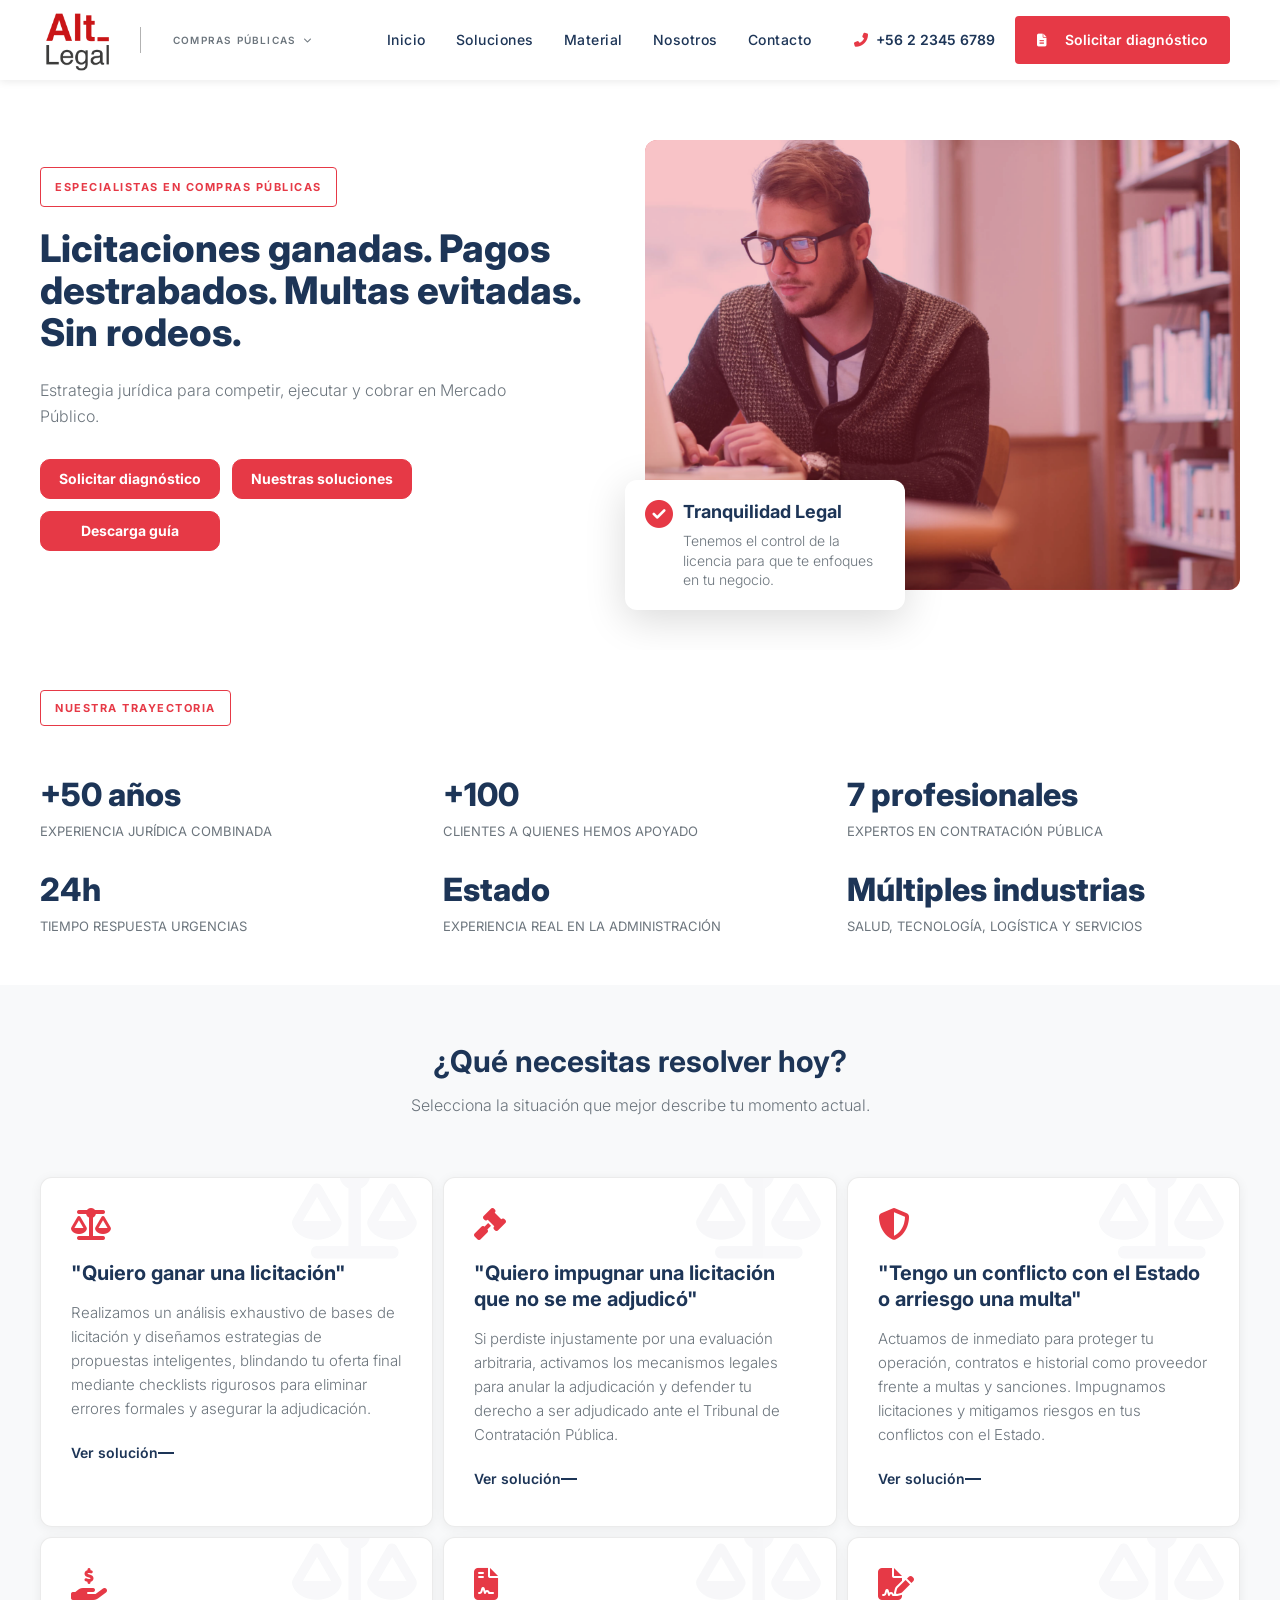
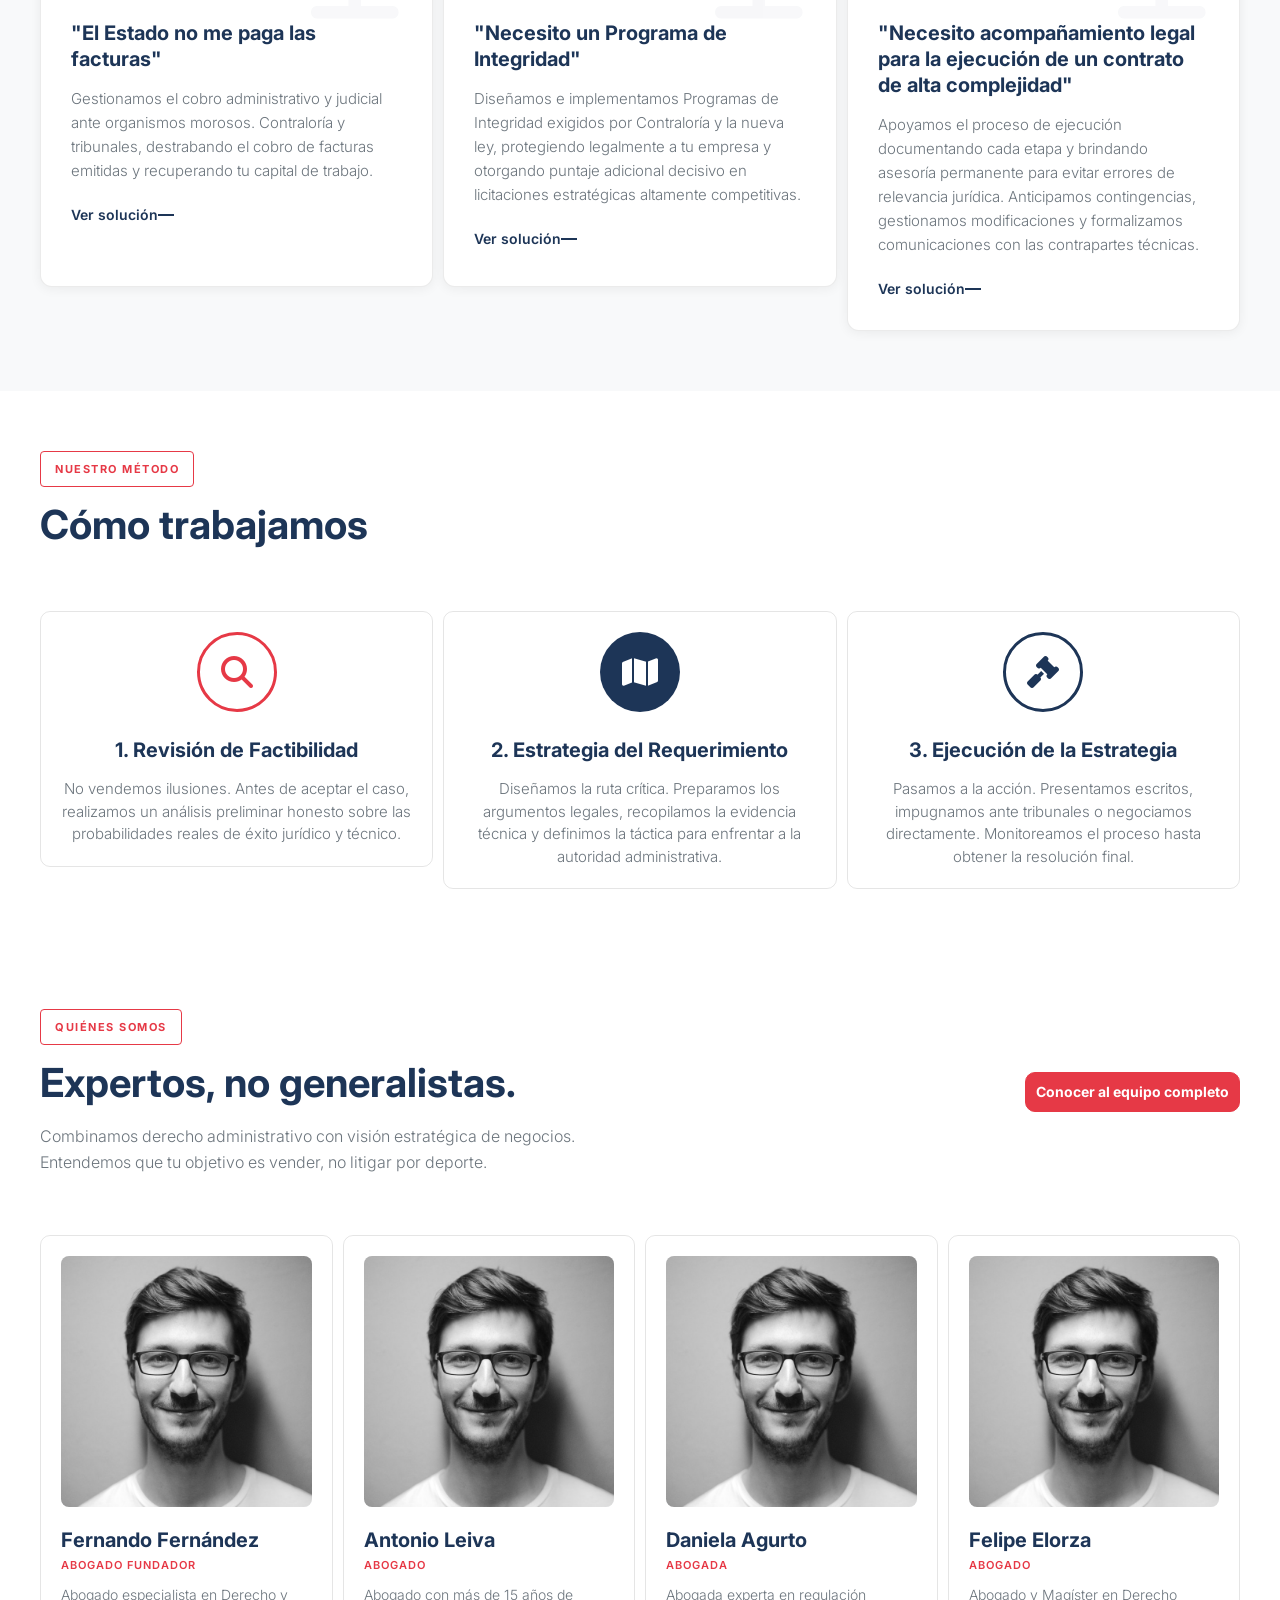
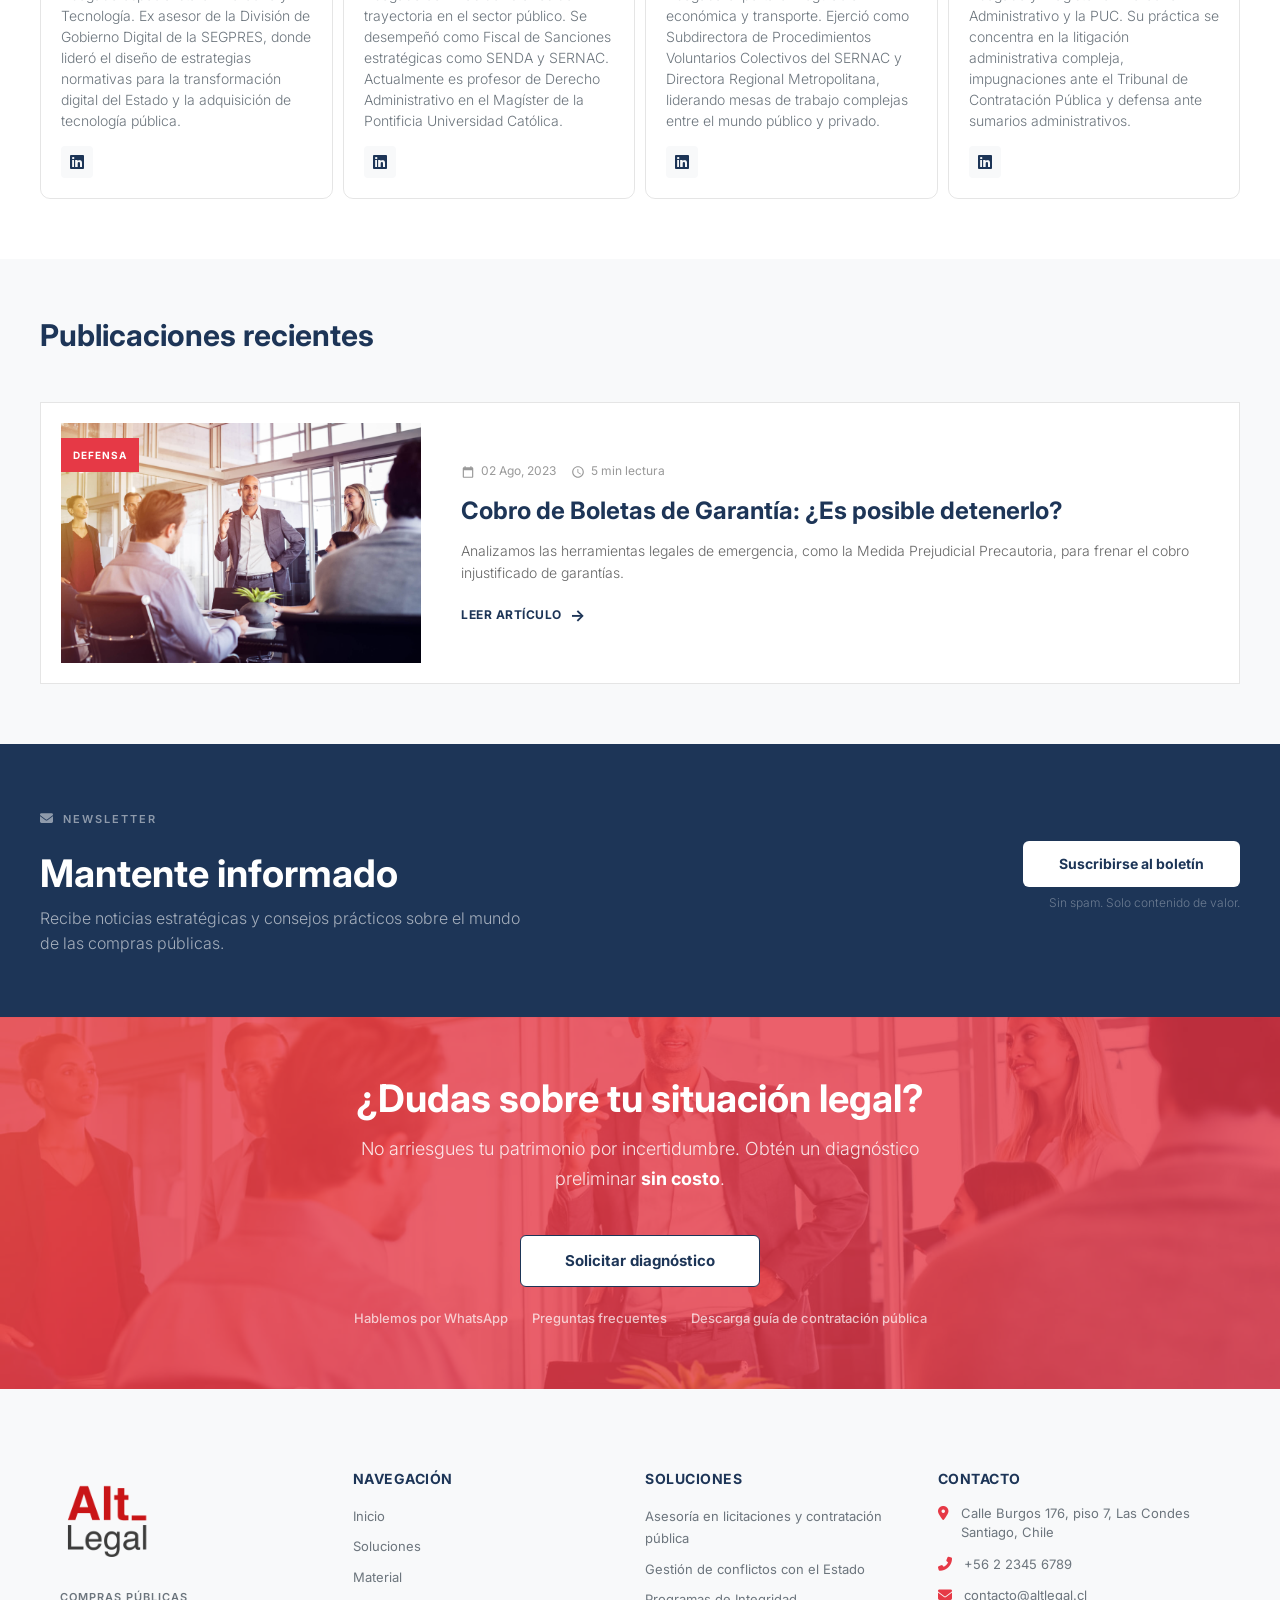
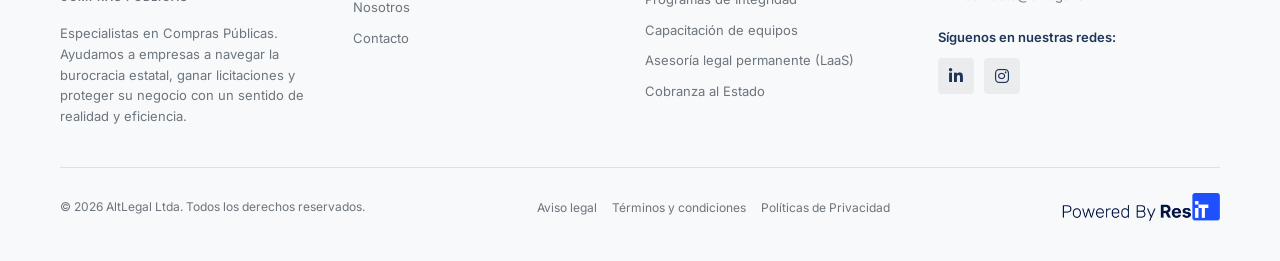
==== index.html @ 408674cc "fix front" ====
<!DOCTYPE html>
<html lang="es">
  <head>
    <title>AltLegal - Asesoría Legal Especializada</title>
    <meta charset="UTF-8">
    <link href="img/favicon.png" rel="shortcut icon">
    <meta name="viewport" content="width=device-width, initial-scale=1, maximum-scale=1">
    <link href="css/main.css?v=81986" rel="stylesheet" type="text/css">
    <script src="js/main.js?v=81986" type="text/javascript"></script>
    <!-- Meta tags facebook-->
    <meta property="og:title" content="AltLegal - Asesoría Legal Especializada">
    <meta property="og:description" content="Te ayudamos a maximizar tus oportunidades en licitaciones públicas con asesoría experta y resultados comprobados.">
    <meta property="og:image" content="#">
    <!-- Meta tags twitter cards-->
    <meta name="twitter:card" content="summary_large_image">
    <meta name="twitter:title" content="AltLegal - Asesoría Legal Especializada">
    <meta name="twitter:description" content="Te ayudamos a maximizar tus oportunidades en licitaciones públicas con asesoría experta y resultados comprobados.">
    <meta name="twitter:image" content="#"><link rel="preconnect" href="https://fonts.googleapis.com">
    <link rel="preconnect" href="https://fonts.gstatic.com" crossorigin>
    <link href="https://fonts.googleapis.com/css2?family=Inter:wght@400;500;600;700;800&display=swap" rel="stylesheet">
    <link rel="stylesheet" href="https://cdnjs.cloudflare.com/ajax/libs/font-awesome/6.7.2/css/all.min.css">
  </head>
  <body>
    <header>
      <div class="header__wrap">
        <div class="header__inner">
          <div class="header__logo"><a href="index.html" class="header__logo__link"><img src="img/icons/logo-altlegal.png" alt="AltLegal" class="header__logo__image"></a>
            <div class="header__area-selector">
              <div class="header__area-selector__current"><span class="header__area-selector__text">COMPRAS PÚBLICAS</span><i class="fas fa-chevron-down"></i></div>
              <div class="header__area-selector__dropdown">
                <ul>
                  <li class="active"><a href="index.html">Compras públicas</a></li>
                  <li><a href="#">Protección de datos</a></li>
                </ul>
              </div>
            </div>
          </div>
          <div class="header__nav">
            <div class="header__nav__bg"></div>
            <div class="header__nav__nav">
              <div class="header__nav__close">
                <div></div>
                <div></div>
              </div>
              <div class="header__nav__back">
                <div></div>
                <div></div>
                <div></div>
              </div>
              <div class="header__menu">
                <nav>
                  <ul>
                    <li><a href="index.html">Inicio</a></li>
                    <li><a href="solutions.html">Soluciones</a></li>
                    <li><a href="material.html">Material</a></li>
                    <li><a href="aboutus.html">Nosotros</a></li>
                    <li><a href="contact.html">Contacto</a></li>
                  </ul>
                </nav>
              </div>
            </div>
          </div>
          <div class="header__right">
            <div class="header__phone"><i class="fas fa-phone-alt"></i><a href="tel:+5622345678">+56 2 2345 6789</a></div>
            <div class="header__buttons"><a href="#contacto" class="btn btn--primary"><i class="fas fa-file-alt"></i><span>Solicitar diagnóstico</span></a></div>
          </div>
          <div class="header__nav__mobile">
            <div class="header__nav__opacity"></div>
            <div class="header__nav__nav">
              <div class="header__nav__nav__header">
                <div class="header__nav__isotipo"><img src="img/icons/logo-altlegal.svg"></div>
                <div class="header__nav__close">
                  <div></div>
                  <div></div>
                </div>
                <div class="header__nav__back">
                  <div></div>
                  <div></div>
                  <div></div>
                </div>
              </div>
              <div class="header__nav__nav__body">
                <div class="header__nav__nav__menu">
                  <ul>
                    <li><a href="index.html">Inicio</a></li>
                    <li><a href="solutions.html">Soluciones</a></li>
                    <li><a href="material.html">Material</a></li>
                    <li><a href="aboutus.html">Nosotros</a></li>
                    <li><a href="contact.html">Contacto</a></li>
                  </ul>
                </div>
              </div>
              <div class="header__nav__nav__footer">
                <div class="header__nav__phone"><i class="fas fa-phone-alt"></i><a href="tel:+5622345678">+56 2 2345 6789</a></div>
                <div class="header__nav__buttons"><a href="#contacto" class="btn btn--primary"><i class="fas fa-file-alt"></i><span>Solicitar diagnóstico</span></a></div>
              </div>
            </div>
          </div>
          <div class="header__item header__item--ham">
            <div class="header__ham"><span></span><span></span><span></span></div>
          </div>
        </div>
      </div>
    </header>
    <div id="sections">
      <section class="section--hero">
        <div class="section__wrap">
          <div class="section__body">
            <div class="cols">
              <div class="section__flex">
                <div class="col-xs-12 col-md-6">
                  <div class="section__content"><span class="section__tag">ESPECIALISTAS EN COMPRAS PÚBLICAS</span>
                    <h1 class="h2 section__title">Licitaciones ganadas. Pagos destrabados. Multas evitadas. Sin rodeos.</h1>
                    <p class="section__description">Estrategia jurídica para competir, ejecutar y cobrar en Mercado Público.</p>
                    <div class="section__buttons"><a href="#contacto" class="btn">Solicitar diagnóstico</a><a href="#servicios" class="btn btn--outline">Nuestras soluciones</a><a href="#" class="btn btn--link">Descarga guía</a></div>
                  </div>
                </div>
                <div class="col-xs-12 col-md-6">
                  <div class="section__media">
                    <div class="section__bg">
                      <div class="bg"><img src="img/uploads/1.jpg" alt="Oficina AltLegal"></div>
                    </div>
                    <div class="section__card dscroll">
                      <div class="section__card__icon"><i class="fas fa-check-circle"></i></div>
                      <div class="section__card__body">
                        <h3 class="section__card__title">Tranquilidad Legal</h3>
                        <p class="section__card__text">Tenemos el control de la licencia para que te enfoques en tu negocio.</p>
                      </div>
                    </div>
                  </div>
                </div>
              </div>
            </div>
          </div>
        </div>
      </section>
      <section class="section--stats">
        <div class="section__wrap section__wrap--xs">
          <div class="section__header"><span class="section__tag">NUESTRA TRAYECTORIA</span></div>
          <div class="section__body">
            <div class="cols">
              <div class="col-xs-12 col-md-4 dscroll">
                <div class="section__stat">
                  <div class="section__stat__number">+50 años</div>
                  <p class="section__stat__description">Experiencia jurídica combinada</p>
                </div>
              </div>
              <div class="col-xs-12 col-md-4 dscroll">
                <div class="section__stat">
                  <div class="section__stat__number">+100</div>
                  <p class="section__stat__description">Clientes a quienes hemos apoyado</p>
                </div>
              </div>
              <div class="col-xs-12 col-md-4 dscroll">
                <div class="section__stat">
                  <div class="section__stat__number">7 profesionales</div>
                  <p class="section__stat__description">Expertos en contratación pública</p>
                </div>
              </div>
              <div class="col-xs-12 col-md-4 dscroll">
                <div class="section__stat">
                  <div class="section__stat__number">24h</div>
                  <p class="section__stat__description">Tiempo respuesta urgencias</p>
                </div>
              </div>
              <div class="col-xs-12 col-md-4 dscroll">
                <div class="section__stat">
                  <div class="section__stat__number">Estado</div>
                  <p class="section__stat__description">Experiencia real en la administración</p>
                </div>
              </div>
              <div class="col-xs-12 col-md-4 dscroll">
                <div class="section__stat">
                  <div class="section__stat__number">Múltiples industrias</div>
                  <p class="section__stat__description">Salud, tecnología, logística y servicios</p>
                </div>
              </div>
            </div>
          </div>
        </div>
      </section>
      <section class="section--solutions">
        <div class="section__wrap">
          <div class="section__header">
            <h3 class="section__title">¿Qué necesitas resolver hoy?</h3>
            <p>Selecciona la situación que mejor describe tu momento actual.</p>
          </div>
          <div class="section__body">
            <div class="cols">
              <div class="col-xs-12 col-md-4 dscroll">
                <article class="article--solution">
                  <div class="article__header">
                    <div class="article__icon"><i class="fas fa-balance-scale"></i></div>
                  </div>
                  <div class="article__body">
                    <h3 class="article__title">"Quiero ganar una licitación"</h3>
                    <p>Realizamos un análisis exhaustivo de bases de licitación y diseñamos estrategias de propuestas inteligentes, blindando tu oferta final mediante checklists rigurosos para eliminar errores formales y asegurar la adjudicación.</p><a href="#contacto" class="article__link">Ver solución</a>
                  </div>
                </article>
              </div>
              <div class="col-xs-12 col-md-4 dscroll">
                <article class="article--solution">
                  <div class="article__header">
                    <div class="article__icon"><i class="fas fa-gavel"></i></div>
                  </div>
                  <div class="article__body">
                    <h3 class="article__title">"Quiero impugnar una licitación que no se me adjudicó"</h3>
                    <p>Si perdiste injustamente por una evaluación arbitraria, activamos los mecanismos legales para anular la adjudicación y defender tu derecho a ser adjudicado ante el Tribunal de Contratación Pública.</p><a href="#contacto" class="article__link">Ver solución</a>
                  </div>
                </article>
              </div>
              <div class="col-xs-12 col-md-4 dscroll">
                <article class="article--solution">
                  <div class="article__header">
                    <div class="article__icon"><i class="fas fa-shield-alt"></i></div>
                  </div>
                  <div class="article__body">
                    <h3 class="article__title">"Tengo un conflicto con el Estado o arriesgo una multa"</h3>
                    <p>Actuamos de inmediato para proteger tu operación, contratos e historial como proveedor frente a multas y sanciones. Impugnamos licitaciones y mitigamos riesgos en tus conflictos con el Estado.</p><a href="#contacto" class="article__link">Ver solución</a>
                  </div>
                </article>
              </div>
              <div class="col-xs-12 col-md-4 dscroll">
                <article class="article--solution">
                  <div class="article__header">
                    <div class="article__icon"><i class="fas fa-hand-holding-usd"></i></div>
                  </div>
                  <div class="article__body">
                    <h3 class="article__title">"El Estado no me paga las facturas"</h3>
                    <p>Gestionamos el cobro administrativo y judicial ante organismos morosos. Contraloría y tribunales, destrabando el cobro de facturas emitidas y recuperando tu capital de trabajo.</p><a href="#contacto" class="article__link">Ver solución</a>
                  </div>
                </article>
              </div>
              <div class="col-xs-12 col-md-4 dscroll">
                <article class="article--solution">
                  <div class="article__header">
                    <div class="article__icon"><i class="fas fa-file-contract"></i></div>
                  </div>
                  <div class="article__body">
                    <h3 class="article__title">"Necesito un Programa de Integridad"</h3>
                    <p>Diseñamos e implementamos Programas de Integridad exigidos por Contraloría y la nueva ley, protegiendo legalmente a tu empresa y otorgando puntaje adicional decisivo en licitaciones estratégicas altamente competitivas.</p><a href="#contacto" class="article__link">Ver solución</a>
                  </div>
                </article>
              </div>
              <div class="col-xs-12 col-md-4 dscroll">
                <article class="article--solution">
                  <div class="article__header">
                    <div class="article__icon"><i class="fas fa-file-signature"></i></div>
                  </div>
                  <div class="article__body">
                    <h3 class="article__title">"Necesito acompañamiento legal para la ejecución de un contrato de alta complejidad"</h3>
                    <p>Apoyamos el proceso de ejecución documentando cada etapa y brindando asesoría permanente para evitar errores de relevancia jurídica. Anticipamos contingencias, gestionamos modificaciones y formalizamos comunicaciones con las contrapartes técnicas.</p><a href="#contacto" class="article__link">Ver solución</a>
                  </div>
                </article>
              </div>
            </div>
          </div>
        </div>
      </section>
      <section class="section--process">
        <div class="section__wrap">
          <div class="section__header"><span class="section__tag">NUESTRO MÉTODO</span>
            <h2 class="section__title">Cómo trabajamos</h2>
          </div>
          <div class="section__body">
            <div class="cols">
              <div class="col-xs-12 col-md-4 dscroll">
                <article class="article--process">
                  <div class="article__header">
                    <div class="article__icon"><i class="fas fa-search"></i></div>
                  </div>
                  <div class="article__body">
                    <h3 class="article__title">1. Revisión de Factibilidad</h3>
                    <p>No vendemos ilusiones. Antes de aceptar el caso, realizamos un análisis preliminar honesto sobre las probabilidades reales de éxito jurídico y técnico.</p>
                  </div>
                </article>
              </div>
              <div class="col-xs-12 col-md-4 dscroll">
                <article class="article--process">
                  <div class="article__header">
                    <div class="article__icon"><i class="fas fa-map"></i></div>
                  </div>
                  <div class="article__body">
                    <h3 class="article__title">2. Estrategia del Requerimiento</h3>
                    <p>Diseñamos la ruta crítica. Preparamos los argumentos legales, recopilamos la evidencia técnica y definimos la táctica para enfrentar a la autoridad administrativa.</p>
                  </div>
                </article>
              </div>
              <div class="col-xs-12 col-md-4 dscroll">
                <article class="article--process">
                  <div class="article__header">
                    <div class="article__icon"><i class="fas fa-gavel"></i></div>
                  </div>
                  <div class="article__body">
                    <h3 class="article__title">3. Ejecución de la Estrategia</h3>
                    <p>Pasamos a la acción. Presentamos escritos, impugnamos ante tribunales o negociamos directamente. Monitoreamos el proceso hasta obtener la resolución final.</p>
                  </div>
                </article>
              </div>
            </div>
          </div>
        </div>
      </section>
      <section class="section--team">
        <div class="section__wrap">
          <div class="section__header">
            <div class="section__header__content"><span class="section__tag">QUIÉNES SOMOS</span>
              <h2 class="section__title">Expertos, no generalistas.</h2>
              <p class="section__description">Combinamos derecho administrativo con visión estratégica de negocios. Entendemos que tu objetivo es vender, no litigar por deporte.</p>
            </div>
            <div class="section__header__action"><a href="#equipo" class="btn btn--link">Conocer al equipo completo</a></div>
          </div>
          <div class="section__body">
            <div class="cols">
              <div class="col-xs-12 col-md-3 dscroll">
                <article class="article--team">
                  <div class="article__header">
                    <div class="article__photo"><img src="img/avatars/1.jpg" alt="Fernando Fernández"></div>
                  </div>
                  <div class="article__body">
                    <h3 class="article__name">Fernando Fernández</h3>
                    <p class="article__role">ABOGADO FUNDADOR</p>
                    <p class="article__bio">Abogado especialista en Derecho y Tecnología. Ex asesor de la División de Gobierno Digital de la SEGPRES, donde lideró el diseño de estrategias normativas para la transformación digital del Estado y la adquisición de tecnología pública.</p>
                  </div>
                  <div class="article__footer">
                    <div class="article__social"><a href="#" target="_blank" rel="noopener noreferrer"><i class="fab fa-linkedin"></i></a></div>
                  </div>
                </article>
              </div>
              <div class="col-xs-12 col-md-3 dscroll">
                <article class="article--team">
                  <div class="article__header">
                    <div class="article__photo"><img src="img/avatars/1.jpg" alt="Fernando Fernández"></div>
                  </div>
                  <div class="article__body">
                    <h3 class="article__name">Antonio Leiva</h3>
                    <p class="article__role">ABOGADO</p>
                    <p class="article__bio">Abogado con más de 15 años de trayectoria en el sector público. Se desempeñó como Fiscal de Sanciones estratégicas como SENDA y SERNAC. Actualmente es profesor de Derecho Administrativo en el Magíster de la Pontificia Universidad Católica.</p>
                  </div>
                  <div class="article__footer">
                    <div class="article__social"><a href="#" target="_blank" rel="noopener noreferrer"><i class="fab fa-linkedin"></i></a></div>
                  </div>
                </article>
              </div>
              <div class="col-xs-12 col-md-3 dscroll">
                <article class="article--team">
                  <div class="article__header">
                    <div class="article__photo"><img src="img/avatars/1.jpg" alt="Daniela Agurto"></div>
                  </div>
                  <div class="article__body">
                    <h3 class="article__name">Daniela Agurto</h3>
                    <p class="article__role">ABOGADA</p>
                    <p class="article__bio">Abogada experta en regulación económica y transporte. Ejerció como Subdirectora de Procedimientos Voluntarios Colectivos del SERNAC y Directora Regional Metropolitana, liderando mesas de trabajo complejas entre el mundo público y privado.</p>
                  </div>
                  <div class="article__footer">
                    <div class="article__social"><a href="#" target="_blank" rel="noopener noreferrer"><i class="fab fa-linkedin"></i></a></div>
                  </div>
                </article>
              </div>
              <div class="col-xs-12 col-md-3 dscroll">
                <article class="article--team">
                  <div class="article__header">
                    <div class="article__photo"><img src="img/avatars/1.jpg" alt="Felipe Elorza"></div>
                  </div>
                  <div class="article__body">
                    <h3 class="article__name">Felipe Elorza</h3>
                    <p class="article__role">ABOGADO</p>
                    <p class="article__bio">Abogado y Magíster en Derecho Administrativo y la PUC. Su práctica se concentra en la litigación administrativa compleja, impugnaciones ante el Tribunal de Contratación Pública y defensa ante sumarios administrativos.</p>
                  </div>
                  <div class="article__footer">
                    <div class="article__social"><a href="#" target="_blank" rel="noopener noreferrer"><i class="fab fa-linkedin"></i></a></div>
                  </div>
                </article>
              </div>
            </div>
          </div>
        </div>
      </section>
      <section class="section--publication">
        <div class="section__wrap">
          <div class="section__header">
            <h3 class="section__title">Publicaciones recientes</h3>
          </div>
          <div class="section__body">
            <article class="article--publication">
              <div class="article__header"><span class="article__category">DEFENSA</span>
                <div class="article__image"><img src="img/uploads/3.jpg" alt="Cobro de Boletas de Garantía"></div>
              </div>
              <div class="article__body">
                <div class="article__meta"><span class="article__date">02 Ago, 2023</span><span class="article__reading">5 min lectura</span></div>
                <h3 class="article__title">Cobro de Boletas de Garantía: ¿Es posible detenerlo?</h3>
                <p class="article__text">Analizamos las herramientas legales de emergencia, como la Medida Prejudicial Precautoria, para frenar el cobro injustificado de garantías.</p><a href="single-publication.html" class="article__link">LEER ARTÍCULO</a>
              </div>
            </article>
          </div>
        </div>
      </section>
      <section class="section--newsletter">
        <div class="section__wrap">
          <div class="section__content"><span class="section__tag"><i class="fas fa-envelope"></i> NEWSLETTER</span>
            <h2 class="section__title">Mantente informado</h2>
            <p class="section__description">Recibe noticias estratégicas y consejos prácticos sobre el mundo de las compras públicas.</p>
          </div>
          <div class="section__action"><a href="#suscripcion" class="btn btn--dark">Suscribirse al boletín</a>
            <p class="section__note">Sin spam. Solo contenido de valor.</p>
          </div>
        </div>
      </section>
      <section class="section--cta">
        <div class="section__bg">
          <div class="bg"><img src="img/uploads/3.jpg"></div>
        </div>
        <div class="section__wrap">
          <div class="section__content">
            <h2 class="section__title">¿Dudas sobre tu situación legal?</h2>
            <p class="section__description">No arriesgues tu patrimonio por incertidumbre. Obtén un diagnóstico preliminar <strong>sin costo</strong>.</p>
          </div>
          <div class="section__buttons"><a href="#contacto" class="btn btn--white">Solicitar diagnóstico</a></div>
          <div class="section__links"><a href="https://wa.me/56912345678" target="_blank">Hablemos por WhatsApp</a><a href="#faq">Preguntas frecuentes</a><a href="#guia">Descarga guía de contratación pública</a></div>
        </div>
      </section>
    </div>
    <footer>
      <div class="footer__primary">
        <div class="footer__wrap">
          <div class="footer__top">
            <div class="cols">
              <div class="col-xs-12 col-md-3">
                <div class="footer__brand">
                  <div class="footer__logo"><a href="index.html"><img src="img/icons/logo-altlegal.png" alt="AltLegal"></a></div>
                  <div class="footer__tagline">COMPRAS PÚBLICAS</div>
                  <p class="footer__description">Especialistas en Compras Públicas. Ayudamos a empresas a navegar la burocracia estatal, ganar licitaciones y proteger su negocio con un sentido de realidad y eficiencia.</p>
                </div>
              </div>
              <div class="col-xs-12 col-md-3">
                <div class="footer__block">
                  <h5 class="footer__subtitle">Navegación</h5>
                  <ul class="footer__links">
                    <li><a href="#inicio">Inicio</a></li>
                    <li><a href="#soluciones">Soluciones</a></li>
                    <li><a href="#material">Material</a></li>
                    <li><a href="#nosotros">Nosotros</a></li>
                    <li><a href="#contacto">Contacto</a></li>
                  </ul>
                </div>
              </div>
              <div class="col-xs-12 col-md-3">
                <div class="footer__block">
                  <h5 class="footer__subtitle">Soluciones</h5>
                  <ul class="footer__links">
                    <li><a href="#soluciones">Asesoría en licitaciones y contratación pública</a></li>
                    <li><a href="#soluciones">Gestión de conflictos con el Estado</a></li>
                    <li><a href="#soluciones">Programas de Integridad</a></li>
                    <li><a href="#soluciones">Capacitación de equipos</a></li>
                    <li><a href="#soluciones">Asesoría legal permanente (LaaS)</a></li>
                    <li><a href="#soluciones">Cobranza al Estado</a></li>
                  </ul>
                </div>
              </div>
              <div class="col-xs-12 col-md-3">
                <div class="footer__block">
                  <h5 class="footer__subtitle">Contacto</h5>
                  <ul class="footer__contact">
                    <li><i class="fas fa-map-marker-alt"></i><span>Calle Burgos 176, piso 7, Las Condes<br>Santiago, Chile</span></li>
                    <li><i class="fas fa-phone-alt"></i><a href="tel:+5622345678">+56 2 2345 6789</a></li>
                    <li><i class="fas fa-envelope"></i><a href="mailto:contacto@altlegal.cl">contacto@altlegal.cl</a></li>
                  </ul>
                  <p class="footer__social-title">Síguenos en nuestras redes:</p>
                  <div class="footer__socials"><a href="#" target="_blank" rel="noopener noreferrer" class="footer__social"><i class="fab fa-linkedin-in"></i></a><a href="#" target="_blank" rel="noopener noreferrer" class="footer__social"><i class="fab fa-instagram"></i></a></div>
                </div>
              </div>
            </div>
          </div>
          <div class="footer__bottom">
            <div class="footer__bottom__left">
              <p class="footer__copyright">© 2026 AltLegal Ltda. Todos los derechos reservados.</p>
            </div>
            <div class="footer__bottom__right">
              <ul class="footer__legal">
                <li><a href="#aviso-legal">Aviso legal</a></li>
                <li><a href="#terminos">Términos y condiciones</a></li>
                <li><a href="#privacidad">Políticas de Privacidad</a></li>
              </ul>
            </div>
            <div class="footer__poweredby"><a href="https://resit.cl" target="_blank" rel="noopener"><img src="img/icons/powerby-resit.png" alt="Powered by ResIT"></a></div>
          </div>
        </div>
      </div>
    </footer>
  </body>
</html>
---- css/main.css ----
.clearfix:before,
.clearfix:after {
  content: " ";
  display: table;
}
.clearfix:after {
  clear: both;
}
.pull-right {
  float: right !important;
}
.pull-left {
  float: left !important;
}
.hide {
  display: none !important;
}
.show {
  display: block !important;
}
.invisible {
  visibility: hidden;
}
.hidden {
  display: none !important;
}
.affix {
  position: fixed;
}
* {
  margin: 0;
  padding: 0;
  border: 0;
  outline: 0;
  -moz-box-sizing: border-box;
       box-sizing: border-box;
}
html {
  min-height: 100%;
  position: relative;
}
body {
  -webkit-font-smoothing: antialiased;
  background: #fff;
  margin: 0;
}
body,
button,
input,
textarea,
select {
  font-family: "Inter", "Helvetica Neue", Arial, sans-serif;
  font-size: 16px;
  line-height: 22px;
  color: #1d3557;
}
a,
button,
input,
textarea,
select {
  transition: 0.2s ease;
}
a {
  color: #e63946;
  text-decoration: none;
}
a.a-classic {
  text-decoration: underline;
}
a:hover {
  cursor: pointer;
}
button:hover,
select:hover,
label:hover,
input[type='checkbox']:hover,
input[type='radio']:hover {
  cursor: pointer;
}
h1,
h2,
h3,
h4,
h5,
.h1,
.h2,
.h3,
.h4,
.h5 {
  margin-bottom: 10px;
  font-family: "Inter", "Helvetica Neue", Arial, sans-serif;
  font-weight: 400;
}
p {
  margin-bottom: 10px;
}
h1,
.h1 {
  font-size: 38px;
  line-height: 42px;
}
@media (min-width: 960px) {
  h1,
  .h1 {
    font-size: 46px;
    line-height: 51px;
  }
}
h2,
.h2 {
  font-size: 30px;
  line-height: 33px;
}
@media (min-width: 720px) {
  h2,
  .h2 {
    font-size: 38px;
    line-height: 42px;
  }
}
h3,
.h3 {
  font-size: 22px;
  line-height: 25px;
}
@media (min-width: 480px) {
  h3,
  .h3 {
    font-size: 30px;
    line-height: 33px;
  }
}
h4,
.h4 {
  font-size: 18px;
  line-height: 25px;
}
@media (min-width: 480px) {
  h4,
  .h4 {
    font-size: 22px;
    line-height: 25px;
  }
}
h5,
.h5 {
  font-size: 14px;
  line-height: 16px;
}
ul,
ol {
  list-style-type: none;
}
img {
  display: block;
  width: auto;
  height: auto;
  max-width: 100%;
  margin: 0 auto;
}
svg {
  display: block;
  max-width: 100%;
}
html[data-font-size="1"],
html[data-font-size='1'] {
  font-size: 110% !important;
}
html[data-font-size="2"],
html[data-font-size='2'] {
  font-size: 120% !important;
}
html[data-font-size="-1"],
html[data-font-size='-1'] {
  font-size: 90% !important;
}
html[data-font-size="-2"],
html[data-font-size='-2'] {
  font-size: 80% !important;
}
html.dark-mode {
  background-color: #1a1a1a;
  color: #e0e0e0;
}
html.dark-mode body {
  background-color: #1a1a1a;
  color: #e0e0e0;
}
html.dark-mode header {
  background-color: #2a2a2a !important;
  color: #e0e0e0;
}
html.dark-mode header .header__primary {
  background-color: #333 !important;
  color: #e0e0e0;
}
html.dark-mode header .header__primary a {
  color: #e0e0e0;
}
html.dark-mode header .header__secondary {
  background-color: #2a2a2a !important;
}
html.dark-mode header .header__nav .header__menu nav ul li a {
  color: #e0e0e0 !important;
}
html.dark-mode header .header__nav .header__menu nav ul li a:hover {
  color: #c9aeef !important;
}
html.dark-mode header .header__nav .header__menu nav ul li ul {
  background-color: #333 !important;
}
html.dark-mode header .header__nav .header__menu nav ul li ul li {
  border-bottom: 1px solid rgba(255,255,255,0.1);
}
html.dark-mode header .header__nav .header__menu nav ul li ul li:hover {
  background-color: #404040;
}
html.dark-mode header .header__nav .header__menu nav ul li ul li a {
  color: #e0e0e0 !important;
}
html.dark-mode .header__search input {
  background-color: #333 !important;
  color: #e0e0e0 !important;
  border-color: #555 !important;
}
html.dark-mode .header__search input::-webkit-input-placeholder {
  color: rgba(255,255,255,0.5) !important;
}
html.dark-mode .header__search input::-moz-placeholder {
  color: rgba(255,255,255,0.5) !important;
}
html.dark-mode .header__search input:-ms-input-placeholder {
  color: rgba(255,255,255,0.5) !important;
}
html.dark-mode .header__search input::placeholder {
  color: rgba(255,255,255,0.5) !important;
}
html.dark-mode .header__accessibility__btn {
  border-color: #666 !important;
  color: #e0e0e0 !important;
}
html.dark-mode .header__accessibility__btn:hover {
  background-color: #666 !important;
  color: #fff !important;
}
html.dark-mode .btn.btn--white {
  background-color: #333 !important;
  color: #e0e0e0 !important;
  border-color: #666 !important;
}
html.dark-mode .btn.btn--white:hover {
  background-color: #404040 !important;
}
html.dark-mode section {
  background-color: #1a1a1a;
  color: #e0e0e0;
}
html.dark-mode .section {
  background-color: #1a1a1a;
  color: #e0e0e0;
}
html.dark-mode input,
html.dark-mode textarea,
html.dark-mode select {
  background-color: #333 !important;
  color: #e0e0e0 !important;
  border-color: #555 !important;
}
html.dark-mode input::-webkit-input-placeholder,
html.dark-mode textarea::-webkit-input-placeholder,
html.dark-mode select::-webkit-input-placeholder {
  color: rgba(255,255,255,0.5) !important;
}
html.dark-mode input::-moz-placeholder,
html.dark-mode textarea::-moz-placeholder,
html.dark-mode select::-moz-placeholder {
  color: rgba(255,255,255,0.5) !important;
}
html.dark-mode input:-ms-input-placeholder,
html.dark-mode textarea:-ms-input-placeholder,
html.dark-mode select:-ms-input-placeholder {
  color: rgba(255,255,255,0.5) !important;
}
html.dark-mode input::placeholder,
html.dark-mode textarea::placeholder,
html.dark-mode select::placeholder {
  color: rgba(255,255,255,0.5) !important;
}
html.dark-mode .card,
html.dark-mode .box {
  background-color: #2a2a2a;
  color: #e0e0e0;
  border-color: #404040;
}
html.dark-mode footer {
  background-color: #2a2a2a !important;
  color: #e0e0e0;
}
html.dark-mode footer a {
  color: #c9aeef !important;
}
.col-xs-1,
.col-sm-1,
.col-md-1,
.col-lg-1,
.col-xs-2,
.col-sm-2,
.col-md-2,
.col-lg-2,
.col-xs-3,
.col-sm-3,
.col-md-3,
.col-lg-3,
.col-xs-4,
.col-sm-4,
.col-md-4,
.col-lg-4,
.col-xs-5,
.col-sm-5,
.col-md-5,
.col-lg-5,
.col-xs-6,
.col-sm-6,
.col-md-6,
.col-lg-6,
.col-xs-7,
.col-sm-7,
.col-md-7,
.col-lg-7,
.col-xs-8,
.col-sm-8,
.col-md-8,
.col-lg-8,
.col-xs-9,
.col-sm-9,
.col-md-9,
.col-lg-9,
.col-xs-10,
.col-sm-10,
.col-md-10,
.col-lg-10,
.col-xs-11,
.col-sm-11,
.col-md-11,
.col-lg-11,
.col-xs-12,
.col-sm-12,
.col-md-12,
.col-lg-12 {
  position: relative;
  min-height: 1px;
  padding-left: 5px;
  padding-right: 5px;
}
.row {
  margin-left: -5px;
  margin-right: -5px;
}
.row:before,
.row:after {
  content: " ";
  display: table;
}
.row:after {
  clear: both;
}
.cols {
  margin-left: -5px;
  margin-right: -5px;
}
.cols:before,
.cols:after {
  content: " ";
  display: table;
}
.cols:after {
  clear: both;
}
.cols>div {
  margin-bottom: 10px;
  -moz-box-sizing: border-box;
       box-sizing: border-box;
}
.cols:last-child {
  margin-bottom: -10px;
}
.cols.cols-gutter-0 {
  margin-left: 0;
  margin-right: 0;
}
.cols.cols-gutter-0:before,
.cols.cols-gutter-0:after {
  content: " ";
  display: table;
}
.cols.cols-gutter-0:after {
  clear: both;
}
.cols.cols-gutter-0>div {
  padding-left: 0;
  padding-right: 0;
  margin-bottom: 0;
}
.cols.cols-gutter-0:last-child {
  margin-bottom: 0;
}
.cols.cols-gutter-1 {
  margin-left: 0;
  margin-right: 0;
}
.cols.cols-gutter-1:before,
.cols.cols-gutter-1:after {
  content: " ";
  display: table;
}
.cols.cols-gutter-1:after {
  clear: both;
}
.cols.cols-gutter-1>div {
  padding-left: 0px;
  padding-right: 0px;
  margin-bottom: 5px;
}
.cols.cols-gutter-1>div:last-child {
  margin-bottom: 0px;
}
@media (min-width: 960px) {
  .cols.cols-gutter-1>div {
    padding-left: 5px;
    padding-right: 5px;
    margin-bottom: 5px;
  }
  .cols.cols-gutter-1>div:last-child {
    margin-bottom: 5px;
  }
}
.cols.cols-gutter-buttons {
  margin-left: 0;
  margin-right: 0;
}
.cols.cols-gutter-buttons:before,
.cols.cols-gutter-buttons:after {
  content: " ";
  display: table;
}
.cols.cols-gutter-buttons:after {
  clear: both;
}
.cols.cols-gutter-buttons>div {
  padding-left: 0px;
  padding-right: 4px;
  margin-bottom: 10px;
}
.cols.cols-gutter-buttons>div:last-child {
  padding-right: 0px;
}
@media (min-width: 960px) {
  .cols.cols-gutter-2 {
    margin-left: -10px;
    margin-right: -10px;
  }
  .cols.cols-gutter-2:before,
  .cols.cols-gutter-2:after {
    content: " ";
    display: table;
  }
  .cols.cols-gutter-2:after {
    clear: both;
  }
  .cols.cols-gutter-2>div {
    padding-left: 10px;
    padding-right: 10px;
    margin-bottom: 20px;
  }
  .cols.cols-gutter-2:last-child {
    margin-bottom: -20px;
  }
}
@media (max-width: 960px) {
  .cols.cols-scroll {
    overflow: auto;
    -webkit-overflow-scrolling: touch;
    white-space: nowrap;
    margin: 0 -20px -20px;
    padding: 0 20px 20px;
  }
  .cols.cols-scroll>div {
    display: inline-block;
    vertical-align: top;
    width: 320px;
    white-space: normal;
    margin: 0;
    padding: 0 10px 0 0;
  }
  .cols.cols-scroll>div:last-child {
    margin-right: 15px;
  }
  .cols.cols-gutter-min {
    margin-left: 0;
    margin-right: 0;
  }
  .cols.cols-gutter-min:before,
  .cols.cols-gutter-min:after {
    content: " ";
    display: table;
  }
  .cols.cols-gutter-min:after {
    clear: both;
  }
  .cols.cols-gutter-min>div {
    padding-left: 5px;
    padding-right: 5px;
    margin-bottom: 10px;
  }
  .cols.cols-gutter-min:last-child {
    margin-bottom: 10px;
  }
}
@media (max-width: 1200px) {
  .cols.cols-scroll-limit {
    overflow: auto;
    -webkit-overflow-scrolling: touch;
    white-space: nowrap;
    margin: 0 -20px -20px;
    padding: 0 20px 20px;
  }
  .cols.cols-scroll-limit>div {
    display: inline-block;
    vertical-align: top;
    width: 300px;
    white-space: normal;
    margin: 0;
    padding: 0 10px 0 0;
  }
  .cols.cols-scroll-limit>div:last-child {
    margin-right: 15px;
  }
  .cols.cols-gutter-min {
    margin-left: 0;
    margin-right: 0;
  }
  .cols.cols-gutter-min:before,
  .cols.cols-gutter-min:after {
    content: " ";
    display: table;
  }
  .cols.cols-gutter-min:after {
    clear: both;
  }
  .cols.cols-gutter-min>div {
    padding-left: 5px;
    padding-right: 5px;
    margin-bottom: 10px;
  }
  .cols.cols-gutter-min:last-child {
    margin-bottom: 10px;
  }
}
@media (max-width: 960px) and (min-width: 960px) {
  .cols.cols-scroll {
    margin-right: -40px;
  }
}
@media (max-width: 1200px) and (min-width: 720px) {
  .cols.cols-scroll-limit {
    margin-right: -40px;
  }
}
.col-xs-1,
.col-xs-2,
.col-xs-3,
.col-xs-4,
.col-xs-5,
.col-xs-6,
.col-xs-7,
.col-xs-8,
.col-xs-9,
.col-xs-10,
.col-xs-11,
.col-xs-12 {
  float: left;
}
.col-xs-12 {
  width: 100%;
}
.col-xs-11 {
  width: 91.66666666666666%;
}
.col-xs-10 {
  width: 83.33333333333334%;
}
.col-xs-9 {
  width: 75%;
}
.col-xs-8 {
  width: 66.66666666666666%;
}
.col-xs-7 {
  width: 58.333333333333336%;
}
.col-xs-6 {
  width: 50%;
}
.col-xs-5 {
  width: 41.66666666666667%;
}
.col-xs-4 {
  width: 33.33333333333333%;
}
.col-xs-3 {
  width: 25%;
}
.col-xs-2 {
  width: 16.666666666666664%;
}
.col-xs-1 {
  width: 8.333333333333332%;
}
.col-xs-pull-12 {
  right: 100%;
}
.col-xs-pull-11 {
  right: 91.66666666666666%;
}
.col-xs-pull-10 {
  right: 83.33333333333334%;
}
.col-xs-pull-9 {
  right: 75%;
}
.col-xs-pull-8 {
  right: 66.66666666666666%;
}
.col-xs-pull-7 {
  right: 58.333333333333336%;
}
.col-xs-pull-6 {
  right: 50%;
}
.col-xs-pull-5 {
  right: 41.66666666666667%;
}
.col-xs-pull-4 {
  right: 33.33333333333333%;
}
.col-xs-pull-3 {
  right: 25%;
}
.col-xs-pull-2 {
  right: 16.666666666666664%;
}
.col-xs-pull-1 {
  right: 8.333333333333332%;
}
.col-xs-pull-0 {
  right: auto;
}
.col-xs-push-12 {
  left: 100%;
}
.col-xs-push-11 {
  left: 91.66666666666666%;
}
.col-xs-push-10 {
  left: 83.33333333333334%;
}
.col-xs-push-9 {
  left: 75%;
}
.col-xs-push-8 {
  left: 66.66666666666666%;
}
.col-xs-push-7 {
  left: 58.333333333333336%;
}
.col-xs-push-6 {
  left: 50%;
}
.col-xs-push-5 {
  left: 41.66666666666667%;
}
.col-xs-push-4 {
  left: 33.33333333333333%;
}
.col-xs-push-3 {
  left: 25%;
}
.col-xs-push-2 {
  left: 16.666666666666664%;
}
.col-xs-push-1 {
  left: 8.333333333333332%;
}
.col-xs-push-0 {
  left: auto;
}
.col-xs-offset-12 {
  margin-left: 100%;
}
.col-xs-offset-11 {
  margin-left: 91.66666666666666%;
}
.col-xs-offset-10 {
  margin-left: 83.33333333333334%;
}
.col-xs-offset-9 {
  margin-left: 75%;
}
.col-xs-offset-8 {
  margin-left: 66.66666666666666%;
}
.col-xs-offset-7 {
  margin-left: 58.333333333333336%;
}
.col-xs-offset-6 {
  margin-left: 50%;
}
.col-xs-offset-5 {
  margin-left: 41.66666666666667%;
}
.col-xs-offset-4 {
  margin-left: 33.33333333333333%;
}
.col-xs-offset-3 {
  margin-left: 25%;
}
.col-xs-offset-2 {
  margin-left: 16.666666666666664%;
}
.col-xs-offset-1 {
  margin-left: 8.333333333333332%;
}
.col-xs-offset-0 {
  margin-left: 0;
}
@media (min-width: 480px) {
  .col-sm-1,
  .col-sm-2,
  .col-sm-3,
  .col-sm-4,
  .col-sm-5,
  .col-sm-6,
  .col-sm-7,
  .col-sm-8,
  .col-sm-9,
  .col-sm-10,
  .col-sm-11,
  .col-sm-12 {
    float: left;
  }
  .col-sm-12 {
    width: 100%;
  }
  .col-sm-11 {
    width: 91.66666666666666%;
  }
  .col-sm-10 {
    width: 83.33333333333334%;
  }
  .col-sm-9 {
    width: 75%;
  }
  .col-sm-8 {
    width: 66.66666666666666%;
  }
  .col-sm-7 {
    width: 58.333333333333336%;
  }
  .col-sm-6 {
    width: 50%;
  }
  .col-sm-5 {
    width: 41.66666666666667%;
  }
  .col-sm-4 {
    width: 33.33333333333333%;
  }
  .col-sm-3 {
    width: 25%;
  }
  .col-sm-2 {
    width: 16.666666666666664%;
  }
  .col-sm-1 {
    width: 8.333333333333332%;
  }
  .col-sm-pull-12 {
    right: 100%;
  }
  .col-sm-pull-11 {
    right: 91.66666666666666%;
  }
  .col-sm-pull-10 {
    right: 83.33333333333334%;
  }
  .col-sm-pull-9 {
    right: 75%;
  }
  .col-sm-pull-8 {
    right: 66.66666666666666%;
  }
  .col-sm-pull-7 {
    right: 58.333333333333336%;
  }
  .col-sm-pull-6 {
    right: 50%;
  }
  .col-sm-pull-5 {
    right: 41.66666666666667%;
  }
  .col-sm-pull-4 {
    right: 33.33333333333333%;
  }
  .col-sm-pull-3 {
    right: 25%;
  }
  .col-sm-pull-2 {
    right: 16.666666666666664%;
  }
  .col-sm-pull-1 {
    right: 8.333333333333332%;
  }
  .col-sm-pull-0 {
    right: auto;
  }
  .col-sm-push-12 {
    left: 100%;
  }
  .col-sm-push-11 {
    left: 91.66666666666666%;
  }
  .col-sm-push-10 {
    left: 83.33333333333334%;
  }
  .col-sm-push-9 {
    left: 75%;
  }
  .col-sm-push-8 {
    left: 66.66666666666666%;
  }
  .col-sm-push-7 {
    left: 58.333333333333336%;
  }
  .col-sm-push-6 {
    left: 50%;
  }
  .col-sm-push-5 {
    left: 41.66666666666667%;
  }
  .col-sm-push-4 {
    left: 33.33333333333333%;
  }
  .col-sm-push-3 {
    left: 25%;
  }
  .col-sm-push-2 {
    left: 16.666666666666664%;
  }
  .col-sm-push-1 {
    left: 8.333333333333332%;
  }
  .col-sm-push-0 {
    left: auto;
  }
  .col-sm-offset-12 {
    margin-left: 100%;
  }
  .col-sm-offset-11 {
    margin-left: 91.66666666666666%;
  }
  .col-sm-offset-10 {
    margin-left: 83.33333333333334%;
  }
  .col-sm-offset-9 {
    margin-left: 75%;
  }
  .col-sm-offset-8 {
    margin-left: 66.66666666666666%;
  }
  .col-sm-offset-7 {
    margin-left: 58.333333333333336%;
  }
  .col-sm-offset-6 {
    margin-left: 50%;
  }
  .col-sm-offset-5 {
    margin-left: 41.66666666666667%;
  }
  .col-sm-offset-4 {
    margin-left: 33.33333333333333%;
  }
  .col-sm-offset-3 {
    margin-left: 25%;
  }
  .col-sm-offset-2 {
    margin-left: 16.666666666666664%;
  }
  .col-sm-offset-1 {
    margin-left: 8.333333333333332%;
  }
  .col-sm-offset-0 {
    margin-left: 0;
  }
}
@media (min-width: 720px) {
  .col-md-1,
  .col-md-2,
  .col-md-3,
  .col-md-4,
  .col-md-5,
  .col-md-6,
  .col-md-7,
  .col-md-8,
  .col-md-9,
  .col-md-10,
  .col-md-11,
  .col-md-12 {
    float: left;
  }
  .col-md-12 {
    width: 100%;
  }
  .col-md-11 {
    width: 91.66666666666666%;
  }
  .col-md-10 {
    width: 83.33333333333334%;
  }
  .col-md-9 {
    width: 75%;
  }
  .col-md-8 {
    width: 66.66666666666666%;
  }
  .col-md-7 {
    width: 58.333333333333336%;
  }
  .col-md-6 {
    width: 50%;
  }
  .col-md-5 {
    width: 41.66666666666667%;
  }
  .col-md-4 {
    width: 33.33333333333333%;
  }
  .col-md-3 {
    width: 25%;
  }
  .col-md-2 {
    width: 16.666666666666664%;
  }
  .col-md-1 {
    width: 8.333333333333332%;
  }
  .col-md-pull-12 {
    right: 100%;
  }
  .col-md-pull-11 {
    right: 91.66666666666666%;
  }
  .col-md-pull-10 {
    right: 83.33333333333334%;
  }
  .col-md-pull-9 {
    right: 75%;
  }
  .col-md-pull-8 {
    right: 66.66666666666666%;
  }
  .col-md-pull-7 {
    right: 58.333333333333336%;
  }
  .col-md-pull-6 {
    right: 50%;
  }
  .col-md-pull-5 {
    right: 41.66666666666667%;
  }
  .col-md-pull-4 {
    right: 33.33333333333333%;
  }
  .col-md-pull-3 {
    right: 25%;
  }
  .col-md-pull-2 {
    right: 16.666666666666664%;
  }
  .col-md-pull-1 {
    right: 8.333333333333332%;
  }
  .col-md-pull-0 {
    right: auto;
  }
  .col-md-push-12 {
    left: 100%;
  }
  .col-md-push-11 {
    left: 91.66666666666666%;
  }
  .col-md-push-10 {
    left: 83.33333333333334%;
  }
  .col-md-push-9 {
    left: 75%;
  }
  .col-md-push-8 {
    left: 66.66666666666666%;
  }
  .col-md-push-7 {
    left: 58.333333333333336%;
  }
  .col-md-push-6 {
    left: 50%;
  }
  .col-md-push-5 {
    left: 41.66666666666667%;
  }
  .col-md-push-4 {
    left: 33.33333333333333%;
  }
  .col-md-push-3 {
    left: 25%;
  }
  .col-md-push-2 {
    left: 16.666666666666664%;
  }
  .col-md-push-1 {
    left: 8.333333333333332%;
  }
  .col-md-push-0 {
    left: auto;
  }
  .col-md-offset-12 {
    margin-left: 100%;
  }
  .col-md-offset-11 {
    margin-left: 91.66666666666666%;
  }
  .col-md-offset-10 {
    margin-left: 83.33333333333334%;
  }
  .col-md-offset-9 {
    margin-left: 75%;
  }
  .col-md-offset-8 {
    margin-left: 66.66666666666666%;
  }
  .col-md-offset-7 {
    margin-left: 58.333333333333336%;
  }
  .col-md-offset-6 {
    margin-left: 50%;
  }
  .col-md-offset-5 {
    margin-left: 41.66666666666667%;
  }
  .col-md-offset-4 {
    margin-left: 33.33333333333333%;
  }
  .col-md-offset-3 {
    margin-left: 25%;
  }
  .col-md-offset-2 {
    margin-left: 16.666666666666664%;
  }
  .col-md-offset-1 {
    margin-left: 8.333333333333332%;
  }
  .col-md-offset-0 {
    margin-left: 0;
  }
}
@media (min-width: 960px) {
  .col-lg-1,
  .col-lg-2,
  .col-lg-3,
  .col-lg-4,
  .col-lg-5,
  .col-lg-6,
  .col-lg-7,
  .col-lg-8,
  .col-lg-9,
  .col-lg-10,
  .col-lg-11,
  .col-lg-12 {
    float: left;
  }
  .col-lg-12 {
    width: 100%;
  }
  .col-lg-11 {
    width: 91.66666666666666%;
  }
  .col-lg-10 {
    width: 83.33333333333334%;
  }
  .col-lg-9 {
    width: 75%;
  }
  .col-lg-8 {
    width: 66.66666666666666%;
  }
  .col-lg-7 {
    width: 58.333333333333336%;
  }
  .col-lg-6 {
    width: 50%;
  }
  .col-lg-5 {
    width: 41.66666666666667%;
  }
  .col-lg-4 {
    width: 33.33333333333333%;
  }
  .col-lg-3 {
    width: 25%;
  }
  .col-lg-2 {
    width: 16.666666666666664%;
  }
  .col-lg-1 {
    width: 8.333333333333332%;
  }
  .col-lg-pull-12 {
    right: 100%;
  }
  .col-lg-pull-11 {
    right: 91.66666666666666%;
  }
  .col-lg-pull-10 {
    right: 83.33333333333334%;
  }
  .col-lg-pull-9 {
    right: 75%;
  }
  .col-lg-pull-8 {
    right: 66.66666666666666%;
  }
  .col-lg-pull-7 {
    right: 58.333333333333336%;
  }
  .col-lg-pull-6 {
    right: 50%;
  }
  .col-lg-pull-5 {
    right: 41.66666666666667%;
  }
  .col-lg-pull-4 {
    right: 33.33333333333333%;
  }
  .col-lg-pull-3 {
    right: 25%;
  }
  .col-lg-pull-2 {
    right: 16.666666666666664%;
  }
  .col-lg-pull-1 {
    right: 8.333333333333332%;
  }
  .col-lg-pull-0 {
    right: auto;
  }
  .col-lg-push-12 {
    left: 100%;
  }
  .col-lg-push-11 {
    left: 91.66666666666666%;
  }
  .col-lg-push-10 {
    left: 83.33333333333334%;
  }
  .col-lg-push-9 {
    left: 75%;
  }
  .col-lg-push-8 {
    left: 66.66666666666666%;
  }
  .col-lg-push-7 {
    left: 58.333333333333336%;
  }
  .col-lg-push-6 {
    left: 50%;
  }
  .col-lg-push-5 {
    left: 41.66666666666667%;
  }
  .col-lg-push-4 {
    left: 33.33333333333333%;
  }
  .col-lg-push-3 {
    left: 25%;
  }
  .col-lg-push-2 {
    left: 16.666666666666664%;
  }
  .col-lg-push-1 {
    left: 8.333333333333332%;
  }
  .col-lg-push-0 {
    left: auto;
  }
  .col-lg-offset-12 {
    margin-left: 100%;
  }
  .col-lg-offset-11 {
    margin-left: 91.66666666666666%;
  }
  .col-lg-offset-10 {
    margin-left: 83.33333333333334%;
  }
  .col-lg-offset-9 {
    margin-left: 75%;
  }
  .col-lg-offset-8 {
    margin-left: 66.66666666666666%;
  }
  .col-lg-offset-7 {
    margin-left: 58.333333333333336%;
  }
  .col-lg-offset-6 {
    margin-left: 50%;
  }
  .col-lg-offset-5 {
    margin-left: 41.66666666666667%;
  }
  .col-lg-offset-4 {
    margin-left: 33.33333333333333%;
  }
  .col-lg-offset-3 {
    margin-left: 25%;
  }
  .col-lg-offset-2 {
    margin-left: 16.666666666666664%;
  }
  .col-lg-offset-1 {
    margin-left: 8.333333333333332%;
  }
  .col-lg-offset-0 {
    margin-left: 0;
  }
}
@-webkit-keyframes fadeIn {
  0% {
    opacity: 0;
  }
}
@keyframes fadeIn {
  0% {
    opacity: 0;
  }
}
@-webkit-keyframes fadeOut {
  100% {
    opacity: 0;
  }
}
@keyframes fadeOut {
  100% {
    opacity: 0;
  }
}
@-webkit-keyframes slideUp {
  0% {
    -webkit-transform: translateY(100%);
            transform: translateY(100%);
  }
}
@keyframes slideUp {
  0% {
    -webkit-transform: translateY(100%);
            transform: translateY(100%);
  }
}
@-webkit-keyframes slideFadeUp {
  0% {
    -webkit-transform: translateY(20px);
            transform: translateY(20px);
    opacity: 0;
  }
}
@keyframes slideFadeUp {
  0% {
    -webkit-transform: translateY(20px);
            transform: translateY(20px);
    opacity: 0;
  }
}
@-webkit-keyframes slideUpOut {
  100% {
    -webkit-transform: translateY(-100%);
            transform: translateY(-100%);
  }
}
@keyframes slideUpOut {
  100% {
    -webkit-transform: translateY(-100%);
            transform: translateY(-100%);
  }
}
@-webkit-keyframes slideDown {
  0% {
    -webkit-transform: translateY(-100%);
            transform: translateY(-100%);
  }
}
@keyframes slideDown {
  0% {
    -webkit-transform: translateY(-100%);
            transform: translateY(-100%);
  }
}
@-webkit-keyframes slideFadeDown {
  0% {
    -webkit-transform: translateY(-20px);
            transform: translateY(-20px);
    opacity: 0;
  }
}
@keyframes slideFadeDown {
  0% {
    -webkit-transform: translateY(-20px);
            transform: translateY(-20px);
    opacity: 0;
  }
}
@-webkit-keyframes slideDownOut {
  100% {
    -webkit-transform: translateY(100%);
            transform: translateY(100%);
  }
}
@keyframes slideDownOut {
  100% {
    -webkit-transform: translateY(100%);
            transform: translateY(100%);
  }
}
@-webkit-keyframes slideLeft {
  0% {
    -webkit-transform: translateX(100%);
            transform: translateX(100%);
  }
}
@keyframes slideLeft {
  0% {
    -webkit-transform: translateX(100%);
            transform: translateX(100%);
  }
}
@-webkit-keyframes slideFadeLeft {
  0% {
    -webkit-transform: translateX(20px);
            transform: translateX(20px);
    opacity: 0;
  }
}
@keyframes slideFadeLeft {
  0% {
    -webkit-transform: translateX(20px);
            transform: translateX(20px);
    opacity: 0;
  }
}
@-webkit-keyframes slideLeftOut {
  100% {
    -webkit-transform: translateX(-100%);
            transform: translateX(-100%);
  }
}
@keyframes slideLeftOut {
  100% {
    -webkit-transform: translateX(-100%);
            transform: translateX(-100%);
  }
}
@-webkit-keyframes slideRight {
  0% {
    -webkit-transform: translateX(-100%);
            transform: translateX(-100%);
  }
}
@keyframes slideRight {
  0% {
    -webkit-transform: translateX(-100%);
            transform: translateX(-100%);
  }
}
@-webkit-keyframes slideFadeRight {
  0% {
    -webkit-transform: translateX(-20px);
            transform: translateX(-20px);
    opacity: 0;
  }
}
@keyframes slideFadeRight {
  0% {
    -webkit-transform: translateX(-20px);
            transform: translateX(-20px);
    opacity: 0;
  }
}
@-webkit-keyframes slideRightOut {
  100% {
    -webkit-transform: translateX(100%);
            transform: translateX(100%);
  }
}
@keyframes slideRightOut {
  100% {
    -webkit-transform: translateX(100%);
            transform: translateX(100%);
  }
}
@-webkit-keyframes slideDiagonal-1 {
  50% {
    -webkit-transform: translate(-60px, 60px);
            transform: translate(-60px, 60px);
  }
  100% {
    -webkit-transform: translate(0px, 0px);
            transform: translate(0px, 0px);
  }
}
@keyframes slideDiagonal-1 {
  50% {
    -webkit-transform: translate(-60px, 60px);
            transform: translate(-60px, 60px);
  }
  100% {
    -webkit-transform: translate(0px, 0px);
            transform: translate(0px, 0px);
  }
}
@-webkit-keyframes slideDiagonal-2 {
  50% {
    -webkit-transform: translate(-40px, 40px);
            transform: translate(-40px, 40px);
  }
  100% {
    -webkit-transform: translate(0px, 0px);
            transform: translate(0px, 0px);
  }
}
@keyframes slideDiagonal-2 {
  50% {
    -webkit-transform: translate(-40px, 40px);
            transform: translate(-40px, 40px);
  }
  100% {
    -webkit-transform: translate(0px, 0px);
            transform: translate(0px, 0px);
  }
}
@-webkit-keyframes slideDiagonal-3 {
  50% {
    -webkit-transform: translate(-20px, 20px);
            transform: translate(-20px, 20px);
  }
  100% {
    -webkit-transform: translate(0px, 0px);
            transform: translate(0px, 0px);
  }
}
@keyframes slideDiagonal-3 {
  50% {
    -webkit-transform: translate(-20px, 20px);
            transform: translate(-20px, 20px);
  }
  100% {
    -webkit-transform: translate(0px, 0px);
            transform: translate(0px, 0px);
  }
}
@-webkit-keyframes slideDiagonalloading-1 {
  0% {
    -webkit-transform: translate(60px, -60px);
            transform: translate(60px, -60px);
  }
  30% {
    -webkit-transform: translate(80px, -80px);
            transform: translate(80px, -80px);
  }
  100% {
    -webkit-transform: translate(0px, 0px);
            transform: translate(0px, 0px);
  }
}
@keyframes slideDiagonalloading-1 {
  0% {
    -webkit-transform: translate(60px, -60px);
            transform: translate(60px, -60px);
  }
  30% {
    -webkit-transform: translate(80px, -80px);
            transform: translate(80px, -80px);
  }
  100% {
    -webkit-transform: translate(0px, 0px);
            transform: translate(0px, 0px);
  }
}
@-webkit-keyframes slideDiagonalloading-2 {
  0% {
    -webkit-transform: translate(40px, -40px);
            transform: translate(40px, -40px);
  }
  30% {
    -webkit-transform: translate(60px, -60px);
            transform: translate(60px, -60px);
  }
  100% {
    -webkit-transform: translate(0px, 0px);
            transform: translate(0px, 0px);
  }
}
@keyframes slideDiagonalloading-2 {
  0% {
    -webkit-transform: translate(40px, -40px);
            transform: translate(40px, -40px);
  }
  30% {
    -webkit-transform: translate(60px, -60px);
            transform: translate(60px, -60px);
  }
  100% {
    -webkit-transform: translate(0px, 0px);
            transform: translate(0px, 0px);
  }
}
@-webkit-keyframes slideDiagonalloading-3 {
  0% {
    -webkit-transform: translate(20px, -20px);
            transform: translate(20px, -20px);
  }
  30% {
    -webkit-transform: translate(40px, -40px);
            transform: translate(40px, -40px);
  }
  100% {
    -webkit-transform: translate(0px, 0px);
            transform: translate(0px, 0px);
  }
}
@keyframes slideDiagonalloading-3 {
  0% {
    -webkit-transform: translate(20px, -20px);
            transform: translate(20px, -20px);
  }
  30% {
    -webkit-transform: translate(40px, -40px);
            transform: translate(40px, -40px);
  }
  100% {
    -webkit-transform: translate(0px, 0px);
            transform: translate(0px, 0px);
  }
}
@-webkit-keyframes slideLeftloading {
  0% {
    -webkit-transform: translateX(500%);
            transform: translateX(500%);
  }
  20% {
    -webkit-transform: translateX(500%);
            transform: translateX(500%);
  }
}
@keyframes slideLeftloading {
  0% {
    -webkit-transform: translateX(500%);
            transform: translateX(500%);
  }
  20% {
    -webkit-transform: translateX(500%);
            transform: translateX(500%);
  }
}
@-webkit-keyframes scaleIn {
  0% {
    -webkit-transform: scale(0);
            transform: scale(0);
  }
}
@keyframes scaleIn {
  0% {
    -webkit-transform: scale(0);
            transform: scale(0);
  }
}
@-webkit-keyframes scaleFadeIn {
  0% {
    -webkit-transform: scale(1.2);
            transform: scale(1.2);
  }
}
@keyframes scaleFadeIn {
  0% {
    -webkit-transform: scale(1.2);
            transform: scale(1.2);
  }
}
@-webkit-keyframes scaleOut {
  100% {
    -webkit-transform: scale(0);
            transform: scale(0);
  }
}
@keyframes scaleOut {
  100% {
    -webkit-transform: scale(0);
            transform: scale(0);
  }
}
@-webkit-keyframes scaleFadeOut {
  100% {
    -webkit-transform: scale(0.8);
            transform: scale(0.8);
    opacity: 0;
  }
}
@keyframes scaleFadeOut {
  100% {
    -webkit-transform: scale(0.8);
            transform: scale(0.8);
    opacity: 0;
  }
}
@-webkit-keyframes translateBg {
  0% {
    -webkit-transform: translateY(-10%);
            transform: translateY(-10%);
  }
}
@keyframes translateBg {
  0% {
    -webkit-transform: translateY(-10%);
            transform: translateY(-10%);
  }
}
@-webkit-keyframes heightMd {
  0% {
    max-height: 0;
    overflow: hidden;
  }
  100% {
    max-height: 500px;
    overflow: hidden;
  }
}
@keyframes heightMd {
  0% {
    max-height: 0;
    overflow: hidden;
  }
  100% {
    max-height: 500px;
    overflow: hidden;
  }
}
@-webkit-keyframes bgIn {
  0% {
    -webkit-transform: translateY(-10%);
            transform: translateY(-10%);
  }
}
@keyframes bgIn {
  0% {
    -webkit-transform: translateY(-10%);
            transform: translateY(-10%);
  }
}
@-webkit-keyframes rotate360 {
  0% {
    -webkit-transform: rotate(-360deg);
            transform: rotate(-360deg);
  }
}
@keyframes rotate360 {
  0% {
    -webkit-transform: rotate(-360deg);
            transform: rotate(-360deg);
  }
}
@-webkit-keyframes lettertop {
  0% {
    -webkit-transform: translateY(24px);
            transform: translateY(24px);
  }
  50% {
    -webkit-transform: translateY(24px);
            transform: translateY(24px);
  }
  100% {
    -webkit-transform: translateY(0px);
            transform: translateY(0px);
  }
}
@keyframes lettertop {
  0% {
    -webkit-transform: translateY(24px);
            transform: translateY(24px);
  }
  50% {
    -webkit-transform: translateY(24px);
            transform: translateY(24px);
  }
  100% {
    -webkit-transform: translateY(0px);
            transform: translateY(0px);
  }
}
@-webkit-keyframes letterleft {
  0% {
    -webkit-transform: translateX(-200px);
            transform: translateX(-200px);
  }
  70% {
    -webkit-transform: translateX(-200px);
            transform: translateX(-200px);
  }
  100% {
    -webkit-transform: translateX(0px);
            transform: translateX(0px);
  }
}
@keyframes letterleft {
  0% {
    -webkit-transform: translateX(-200px);
            transform: translateX(-200px);
  }
  70% {
    -webkit-transform: translateX(-200px);
            transform: translateX(-200px);
  }
  100% {
    -webkit-transform: translateX(0px);
            transform: translateX(0px);
  }
}
article {
  position: relative;
  overflow: hidden;
  color: #1d3557;
  transition: 0.2s;
  padding: 20px;
  border-radius: 10px;
  border: 1px solid rgba(0,0,0,0.1);
  transition: 0.4s;
}
article .article__title {
  margin-bottom: 10px;
  font-weight: 500;
}
article .article__description {
  font-weight: 300;
  margin-bottom: 10px;
  font-size: 16px;
  line-height: 24px;
}
article .article__body p,
article .article__header p {
  font-weight: 300;
  margin-bottom: 10px;
  font-size: 16px;
  line-height: 24px;
}
article .article__icon {
  margin-bottom: 20px;
}
article .article__icon img {
  margin: initial;
}
article.article--feature {
  min-height: 260px;
  display: -ms-flexbox;
  display: flex;
  -ms-flex-direction: column;
      flex-direction: column;
  -ms-flex-pack: center;
      justify-content: center;
}
article.article--feature .article__icon img {
  width: 70px;
}
article.article--feature .article__body p {
  margin-bottom: 0;
}
article.article--solution-detail {
  display: -ms-flexbox;
  display: flex;
  -ms-flex-direction: column;
      flex-direction: column;
  background-color: #fff;
  border: 1px solid rgba(0,0,0,0.08);
  border-radius: 12px;
  padding: 40px 30px;
  box-shadow: 0 2px 20px rgba(0,0,0,0.04);
  transition: all 0.3s ease;
}
@media (min-width: 720px) {
  article.article--solution-detail {
    -ms-flex-direction: row;
        flex-direction: row;
  }
}
article.article--solution-detail:hover {
  box-shadow: 0 8px 30px rgba(0,0,0,0.08);
  border-color: rgba(0,0,0,0.12);
}
article.article--solution-detail .article__left {
  -ms-flex: 0 0 auto;
      flex: 0 0 auto;
  margin-bottom: 30px;
}
@media (min-width: 720px) {
  article.article--solution-detail .article__left {
    width: 35%;
    max-width: 350px;
    margin-bottom: 0;
    margin-right: 60px;
  }
}
article.article--solution-detail .article__left .article__icon {
  width: 60px;
  height: 60px;
  border-radius: 8px;
  background-color: rgba(230,57,70,0.1);
  display: -ms-flexbox;
  display: flex;
  -ms-flex-align: center;
      align-items: center;
  -ms-flex-pack: center;
      justify-content: center;
  margin-bottom: 20px;
}
article.article--solution-detail .article__left .article__icon i {
  font-size: 28px;
  color: #e63946;
}
article.article--solution-detail .article__left .article__title {
  font-size: 24px;
  line-height: 1.3;
  color: #1d3557;
  margin-bottom: 20px;
  font-weight: 700;
}
@media (min-width: 720px) {
  article.article--solution-detail .article__left .article__title {
    font-size: 28px;
  }
}
article.article--solution-detail .article__left .article__target {
  margin-bottom: 20px;
}
article.article--solution-detail .article__left .article__target .article__target__title {
  font-size: 11px;
  font-weight: 600;
  color: #6c757d;
  margin-bottom: 8px;
  text-transform: uppercase;
  letter-spacing: 1px;
}
article.article--solution-detail .article__left .article__target .article__target__text {
  font-size: 13px;
  line-height: 1.5;
  color: #1d3557;
  margin: 0;
}
@media (min-width: 720px) {
  article.article--solution-detail .article__left .article__target .article__target__text {
    font-size: 14px;
  }
}
article.article--solution-detail .article__left .article__problem {
  background-color: #f8f9fa;
  padding: 20px;
  border-radius: 8px;
}
article.article--solution-detail .article__left .article__problem .article__problem__title {
  font-size: 11px;
  font-weight: 600;
  color: #6c757d;
  margin-bottom: 10px;
  text-transform: uppercase;
  letter-spacing: 1px;
}
article.article--solution-detail .article__left .article__problem .article__problem__quote {
  font-size: 13px;
  line-height: 1.6;
  color: #1d3557;
  font-style: italic;
  margin: 0;
  padding: 0;
  border-left: none;
}
@media (min-width: 720px) {
  article.article--solution-detail .article__left .article__problem .article__problem__quote {
    font-size: 14px;
  }
}
article.article--solution-detail .article__right {
  -ms-flex: 1;
      flex: 1;
  display: -ms-flexbox;
  display: flex;
  -ms-flex-direction: column;
      flex-direction: column;
}
article.article--solution-detail .article__right .article__content {
  margin-bottom: 25px;
}
article.article--solution-detail .article__right .article__content .article__content__header {
  display: -ms-flexbox;
  display: flex;
  -ms-flex-align: center;
      align-items: center;
  margin-bottom: 12px;
}
article.article--solution-detail .article__right .article__content .article__content__header i {
  margin-right: 10px;
}
article.article--solution-detail .article__right .article__content .article__content__header i {
  font-size: 18px;
  color: #e63946;
}
article.article--solution-detail .article__right .article__content .article__content__header .article__content__title {
  font-size: 16px;
  font-weight: 600;
  color: #1d3557;
  margin: 0;
}
@media (min-width: 720px) {
  article.article--solution-detail .article__right .article__content .article__content__header .article__content__title {
    font-size: 18px;
  }
}
article.article--solution-detail .article__right .article__content .article__content__text {
  font-size: 14px;
  line-height: 1.6;
  color: #1d3557;
  margin: 0;
}
@media (min-width: 720px) {
  article.article--solution-detail .article__right .article__content .article__content__text {
    font-size: 15px;
  }
}
article.article--solution-detail .article__right .article__process {
  margin-bottom: 25px;
}
article.article--solution-detail .article__right .article__process .article__process__title {
  font-size: 12px;
  font-weight: 600;
  color: #6c757d;
  margin-bottom: 12px;
  text-transform: uppercase;
  letter-spacing: 1px;
}
article.article--solution-detail .article__right .article__process .article__process__list {
  list-style: none;
  counter-reset: solution-counter;
  margin: 0;
  padding: 0;
}
article.article--solution-detail .article__right .article__process .article__process__list li {
  position: relative;
  padding-left: 35px;
  margin-bottom: 10px;
  font-size: 14px;
  line-height: 1.5;
  color: #1d3557;
  counter-increment: solution-counter;
}
article.article--solution-detail .article__right .article__process .article__process__list li:after {
  display: none;
}
article.article--solution-detail .article__right .article__process .article__process__list li:before {
  content: counter(solution-counter);
  position: absolute;
  left: 0;
  top: 0;
  width: 24px;
  height: 24px;
  border-radius: 50%;
  background-color: #f8f9fa;
  color: #1d3557;
  font-size: 12px;
  font-weight: 600;
  display: -ms-flexbox;
  display: flex;
  -ms-flex-align: center;
      align-items: center;
  -ms-flex-pack: center;
      justify-content: center;
}
article.article--solution-detail .article__right .article__alert {
  margin-bottom: 25px;
  background-color: rgba(230,57,70,0.05);
  border-left: 4px solid #e63946;
  padding: 20px;
  border-radius: 4px;
  display: -ms-flexbox;
  display: flex;
}
article.article--solution-detail .article__right .article__alert .article__alert__icon {
  -ms-flex-negative: 0;
      flex-shrink: 0;
  margin-right: 15px;
}
article.article--solution-detail .article__right .article__alert .article__alert__icon i {
  font-size: 20px;
  color: #e63946;
}
article.article--solution-detail .article__right .article__alert .article__alert__content {
  -ms-flex: 1;
      flex: 1;
}
article.article--solution-detail .article__right .article__alert .article__alert__content .article__alert__title {
  font-size: 13px;
  font-weight: 700;
  color: #e63946;
  margin-bottom: 5px;
  text-transform: uppercase;
  letter-spacing: 0.5px;
}
article.article--solution-detail .article__right .article__alert .article__alert__content .article__alert__text {
  font-size: 13px;
  line-height: 1.5;
  color: #1d3557;
  margin: 0;
}
article.article--solution-detail .article__right .article__cta {
  text-align: right;
}
article.article--solution-detail .article__right .article__cta .btn {
  display: -ms-inline-flexbox;
  display: inline-flex;
  -ms-flex-align: center;
      align-items: center;
  font-size: 14px;
  font-weight: 600;
  text-decoration: none;
  transition: all 0.3s ease;
}
article.article--solution-detail .article__right .article__cta .btn:after {
  content: '→';
  font-size: 16px;
  transition: -webkit-transform 0.3s ease;
  transition: transform 0.3s ease;
}
article.article--solution-detail .article__right .article__cta .btn:hover:after {
  -webkit-transform: translateX(5px);
          transform: translateX(5px);
}
article.article--contact-method {
  background-color: #fff;
  border: 1px solid rgba(0,0,0,0.08);
  border-radius: 8px;
  padding: 30px;
  text-align: center;
  transition: all 0.3s ease;
  display: -ms-flexbox;
  display: flex;
  -ms-flex-direction: column;
      flex-direction: column;
  -ms-flex-align: center;
      align-items: center;
}
@media (min-width: 720px) {
  article.article--contact-method {
    padding: 40px;
  }
}
article.article--contact-method:hover {
  box-shadow: 0 8px 25px rgba(0,0,0,0.08);
  border-color: rgba(0,0,0,0.12);
  -webkit-transform: translateY(-5px);
          transform: translateY(-5px);
}
article.article--contact-method .article__icon {
  width: 60px;
  height: 60px;
  border-radius: 8px;
  display: -ms-flexbox;
  display: flex;
  -ms-flex-align: center;
      align-items: center;
  -ms-flex-pack: center;
      justify-content: center;
  margin-bottom: 20px;
}
article.article--contact-method .article__icon i {
  font-size: 26px;
  color: #fff;
}
article.article--contact-method .article__title {
  font-size: 18px;
  line-height: 1.3;
  color: #1d3557;
  margin-bottom: 12px;
  font-weight: 700;
}
@media (min-width: 720px) {
  article.article--contact-method .article__title {
    font-size: 20px;
  }
}
article.article--contact-method .article__description {
  font-size: 13px;
  line-height: 1.5;
  color: #6c757d;
  margin-bottom: 20px;
}
@media (min-width: 720px) {
  article.article--contact-method .article__description {
    font-size: 14px;
  }
}
article.article--contact-method .article__action {
  margin-top: auto;
}
article.article--contact-method .article__action .article__link {
  display: -ms-inline-flexbox;
  display: inline-flex;
  -ms-flex-align: center;
      align-items: center;
  font-size: 14px;
  font-weight: 600;
  text-decoration: none;
  transition: all 0.3s ease;
}
article.article--contact-method .article__action .article__link:after {
  content: '→';
  font-size: 14px;
  transition: -webkit-transform 0.3s ease;
  transition: transform 0.3s ease;
}
article.article--contact-method .article__action .article__link:hover:after {
  -webkit-transform: translateX(3px);
          transform: translateX(3px);
}
article.article--contact-method.article--contact-method--phone .article__icon {
  background-color: #e53935;
}
article.article--contact-method.article--contact-method--phone .article__action .article__link {
  color: #e53935;
}
article.article--contact-method.article--contact-method--phone .article__action .article__link:hover {
  color: #e1211d;
}
article.article--contact-method.article--contact-method--whatsapp .article__icon {
  background-color: #25d366;
}
article.article--contact-method.article--contact-method--whatsapp .article__action .article__link {
  color: #25d366;
}
article.article--contact-method.article--contact-method--whatsapp .article__action .article__link:hover {
  color: #21be5c;
}
article.article--contact-method.article--contact-method--form .article__icon {
  background-color: #1d3557;
}
article.article--contact-method.article--contact-method--form .article__action .article__link {
  color: #1d3557;
}
article.article--contact-method.article--contact-method--form .article__action .article__link:hover {
  color: #315992;
}
article.article--solution {
  position: relative;
  background-color: #fff;
  padding: 30px;
  border-radius: 12px;
  border: 1px solid rgba(0,0,0,0.08);
  box-shadow: 0 2px 12px rgba(0,0,0,0.06);
  transition: all 0.3s ease;
  overflow: hidden;
  min-height: 350px;
}
article.article--solution:hover {
  -webkit-transform: translateY(-4px);
          transform: translateY(-4px);
  box-shadow: 0 8px 24px rgba(0,0,0,0.12);
}
article.article--solution.article--solution--featured {
  border: 2px solid #e63946;
  background-color: rgba(230,57,70,0.02);
}
article.article--solution.article--solution--featured .article__title {
  color: #e63946;
}
article.article--solution.article--solution--featured .article__link {
  color: #e63946;
}
article.article--solution.article--solution--featured .article__link:after {
  background-color: #e63946;
}
article.article--solution:before {
  content: '';
  position: absolute;
  top: 20px;
  right: 20px;
  width: 120px;
  height: 120px;
  opacity: 0.03;
  font-family: 'Font Awesome 5 Free';
  font-size: 100px;
  font-weight: 900;
  color: #1d3557;
  pointer-events: none;
  z-index: 1;
}
article.article--solution:nth-child(1):before {
  content: '\f24e';
}
article.article--solution:nth-child(2):before {
  content: '\f0e3';
}
article.article--solution:nth-child(3):before {
  content: '\f3ed';
}
article.article--solution:nth-child(4):before {
  content: '\f4c0';
}
article.article--solution:nth-child(5):before {
  content: '\f56e';
}
article.article--solution:nth-child(6):before {
  content: '\f573';
}
article.article--solution .article__header {
  position: relative;
  z-index: 2;
  margin-bottom: 20px;
}
article.article--solution .article__header .article__icon {
  font-size: 32px;
  color: #e63946;
}
article.article--solution .article__header .article__icon i {
  display: block;
}
article.article--solution .article__body {
  position: relative;
  z-index: 2;
}
article.article--solution .article__body .article__title {
  font-size: 18px;
  line-height: 1.3;
  color: #1d3557;
  margin-bottom: 15px;
  font-weight: 700;
}
@media (min-width: 720px) {
  article.article--solution .article__body .article__title {
    font-size: 20px;
  }
}
article.article--solution .article__body p {
  font-size: 14px;
  line-height: 1.6;
  color: #6c757d;
  margin-bottom: 20px;
}
@media (min-width: 720px) {
  article.article--solution .article__body p {
    font-size: 15px;
  }
}
article.article--solution .article__body .article__link {
  display: -ms-inline-flexbox;
  display: inline-flex;
  -ms-flex-align: center;
      align-items: center;
  font-size: 14px;
  font-weight: 600;
  color: #1d3557;
  text-decoration: none;
  transition: all 0.3s ease;
}
article.article--solution .article__body .article__link:after {
  content: '';
  display: inline-block;
  width: 16px;
  height: 2px;
  background-color: #1d3557;
  transition: all 0.3s ease;
}
article.article--solution .article__body .article__link:hover {
  color: #e63946;
}
article.article--solution .article__body .article__link:hover:after {
  background-color: #e63946;
}
article.article--process {
  text-align: center;
}
article.article--process .article__header {
  margin-bottom: 25px;
}
article.article--process .article__header .article__icon {
  width: 80px;
  height: 80px;
  margin: 0 auto;
  display: -ms-flexbox;
  display: flex;
  -ms-flex-align: center;
      align-items: center;
  -ms-flex-pack: center;
      justify-content: center;
  border-radius: 50%;
  font-size: 32px;
  transition: all 0.3s ease;
}
article.article--process .article__header .article__icon i {
  display: block;
}
article.article--process .article__header .article__icon:has(i.fa-search) {
  border: 3px solid #e63946;
  color: #e63946;
  background-color: transparent;
}
article.article--process .article__header .article__icon:has(i.fa-map) {
  background-color: #1d3557;
  color: #fff;
  border: none;
}
article.article--process .article__header .article__icon:has(i.fa-gavel) {
  border: 3px solid #1d3557;
  color: #1d3557;
  background-color: transparent;
}
article.article--process .article__body .article__title {
  font-size: 18px;
  line-height: 1.3;
  color: #1d3557;
  margin-bottom: 15px;
  font-weight: 700;
}
@media (min-width: 720px) {
  article.article--process .article__body .article__title {
    font-size: 20px;
  }
}
article.article--process .article__body p {
  font-size: 14px;
  line-height: 1.5;
  color: #6c757d;
  margin: 0;
}
@media (min-width: 720px) {
  article.article--process .article__body p {
    font-size: 15px;
  }
}
article.article--team .article__header {
  margin-bottom: 20px;
  overflow: hidden;
  border-radius: 8px;
}
article.article--team .article__header .article__photo {
  position: relative;
  padding-top: 100%;
  overflow: hidden;
  background-color: #f8f9fa;
}
article.article--team .article__header .article__photo img {
  position: absolute;
  top: 0;
  left: 0;
  width: 100%;
  height: 100%;
  object-fit: cover;
  -webkit-filter: grayscale(100%);
          filter: grayscale(100%);
  transition: all 0.3s ease;
}
article.article--team .article__header .article__photo:hover img {
  -webkit-filter: grayscale(0%);
          filter: grayscale(0%);
  -webkit-transform: scale(1.05);
          transform: scale(1.05);
}
article.article--team .article__body {
  margin-bottom: 15px;
}
article.article--team .article__body .article__name {
  font-size: 18px;
  line-height: 1.3;
  color: #1d3557;
  margin-bottom: 5px;
  font-weight: 700;
}
@media (min-width: 720px) {
  article.article--team .article__body .article__name {
    font-size: 20px;
  }
}
article.article--team .article__body .article__role {
  font-size: 11px;
  line-height: 1.3;
  color: #e63946;
  margin-bottom: 12px;
  font-weight: 600;
  text-transform: uppercase;
  letter-spacing: 1px;
}
article.article--team .article__body .article__bio {
  font-size: 13px;
  line-height: 1.5;
  color: #6c757d;
  margin-bottom: 15px;
}
@media (min-width: 720px) {
  article.article--team .article__body .article__bio {
    font-size: 14px;
  }
}
article.article--team .article__body .article__linkedin {
  display: inline-block;
  font-size: 12px;
  font-weight: 600;
  color: #e63946;
  text-decoration: none;
  transition: all 0.3s ease;
}
article.article--team .article__body .article__linkedin:hover {
  color: #1d3557;
}
article.article--team .article__footer .article__social a {
  display: -ms-inline-flexbox;
  display: inline-flex;
  -ms-flex-align: center;
      align-items: center;
  -ms-flex-pack: center;
      justify-content: center;
  width: 32px;
  height: 32px;
  border-radius: 4px;
  background-color: #f8f9fa;
  color: #1d3557;
  font-size: 16px;
  transition: all 0.3s ease;
}
article.article--team .article__footer .article__social a:hover {
  background-color: #e63946;
  color: #fff;
}
article.article--team .article__footer .article__social a i {
  display: block;
}
article.article--publication {
  background-color: #fff;
  border-radius: 0;
  overflow: hidden;
  box-shadow: none;
  display: -ms-flexbox;
  display: flex;
  -ms-flex-direction: column;
      flex-direction: column;
  margin-bottom: 40px;
}
@media (min-width: 720px) {
  article.article--publication {
    -ms-flex-direction: row;
        flex-direction: row;
    -ms-flex-align: center;
        align-items: center;
    margin-bottom: 50px;
  }
}
article.article--publication:last-child {
  margin-bottom: 0;
}
article.article--publication .article__header {
  -ms-flex-negative: 0;
      flex-shrink: 0;
  position: relative;
}
@media (min-width: 720px) {
  article.article--publication .article__header {
    width: 40%;
    max-width: 360px;
  }
}
article.article--publication .article__header .article__category {
  position: absolute;
  top: 15px;
  left: 0;
  z-index: 2;
  background-color: #e63946;
  color: #fff;
  font-size: 10px;
  font-weight: 700;
  text-transform: uppercase;
  letter-spacing: 1px;
  padding: 6px 12px;
}
article.article--publication .article__header .article__image {
  position: relative;
  padding-top: 75%;
  background-color: #f8f9fa;
  overflow: hidden;
}
@media (min-width: 720px) {
  article.article--publication .article__header .article__image {
    padding-top: 0;
    height: 100%;
    min-height: 240px;
  }
}
article.article--publication .article__header .article__image img {
  position: absolute;
  top: 0;
  left: 0;
  width: 100%;
  height: 100%;
  object-fit: cover;
  -webkit-filter: grayscale(0%);
          filter: grayscale(0%);
}
@media (min-width: 720px) {
  article.article--publication .article__header .article__image img {
    position: absolute;
  }
}
article.article--publication .article__body {
  padding: 25px 0 0 0;
  -ms-flex: 1;
      flex: 1;
  display: -ms-flexbox;
  display: flex;
  -ms-flex-direction: column;
      flex-direction: column;
  -ms-flex-pack: start;
      justify-content: flex-start;
}
@media (min-width: 720px) {
  article.article--publication .article__body {
    padding: 0 0 0 40px;
  }
}
article.article--publication .article__body .article__meta {
  display: -ms-flexbox;
  display: flex;
  -ms-flex-align: center;
      align-items: center;
  margin-bottom: 12px;
}
article.article--publication .article__body .article__meta .article__date {
  font-size: 12px;
  color: #999;
  font-weight: 400;
  margin-right: 15px;
}
article.article--publication .article__body .article__meta .article__date:before {
  content: '';
  display: inline-block;
  width: 14px;
  height: 14px;
  margin-right: 6px;
  background: url("data:image/svg+xml,%3Csvg xmlns='http://www.w3.org/2000/svg' viewBox='0 0 24 24' fill='%23999'%3E%3Cpath d='M19 4h-1V2h-2v2H8V2H6v2H5c-1.1 0-2 .9-2 2v14c0 1.1.9 2 2 2h14c1.1 0 2-.9 2-2V6c0-1.1-.9-2-2-2zm0 16H5V9h14v11z'/%3E%3C/svg%3E") center/contain no-repeat;
  vertical-align: middle;
}
article.article--publication .article__body .article__meta .article__reading {
  font-size: 12px;
  color: #999;
  font-weight: 400;
}
article.article--publication .article__body .article__meta .article__reading:before {
  content: '';
  display: inline-block;
  width: 14px;
  height: 14px;
  margin-right: 6px;
  background: url("data:image/svg+xml,%3Csvg xmlns='http://www.w3.org/2000/svg' viewBox='0 0 24 24' fill='%23999'%3E%3Cpath d='M12 2C6.48 2 2 6.48 2 12s4.48 10 10 10 10-4.48 10-10S17.52 2 12 2zm0 18c-4.41 0-8-3.59-8-8s3.59-8 8-8 8 3.59 8 8-3.59 8-8 8zm.5-13H11v6l5.25 3.15.75-1.23-4.5-2.67z'/%3E%3C/svg%3E") center/contain no-repeat;
  vertical-align: middle;
}
article.article--publication .article__body .article__title {
  font-size: 20px;
  line-height: 1.4;
  color: #1d3557;
  margin-bottom: 12px;
  font-weight: 700;
}
@media (min-width: 720px) {
  article.article--publication .article__body .article__title {
    font-size: 24px;
  }
}
article.article--publication .article__body .article__text {
  font-size: 13px;
  line-height: 1.6;
  color: #666;
  margin-bottom: 20px;
}
@media (min-width: 720px) {
  article.article--publication .article__body .article__text {
    font-size: 14px;
  }
}
article.article--publication .article__body .article__link {
  display: -ms-inline-flexbox;
  display: inline-flex;
  -ms-flex-align: center;
      align-items: center;
  font-size: 12px;
  font-weight: 700;
  color: #1d3557;
  text-decoration: none;
  letter-spacing: 0.5px;
  transition: all 0.3s ease;
}
article.article--publication .article__body .article__link:after {
  content: '→';
  margin-left: 8px;
  font-size: 16px;
  transition: -webkit-transform 0.3s ease;
  transition: transform 0.3s ease;
}
article.article--publication .article__body .article__link:hover {
  color: #e63946;
}
article.article--publication .article__body .article__link:hover:after {
  -webkit-transform: translateX(4px);
          transform: translateX(4px);
}
article.article--sidebar {
  display: -ms-flexbox;
  display: flex;
  -ms-flex-direction: column;
      flex-direction: column;
  margin-bottom: 20px;
}
article.article--sidebar:last-child {
  margin-bottom: 0;
}
article.article--sidebar .article__image {
  position: relative;
  padding-top: 60%;
  overflow: hidden;
  border-radius: 8px;
  background-color: #f8f9fa;
  margin-bottom: 15px;
}
article.article--sidebar .article__image img {
  position: absolute;
  top: 0;
  left: 0;
  width: 100%;
  height: 100%;
  object-fit: cover;
  transition: -webkit-transform 0.3s ease;
  transition: transform 0.3s ease;
}
article.article--sidebar .article__image:hover img {
  -webkit-transform: scale(1.05);
          transform: scale(1.05);
}
article.article--sidebar .article__body .article__category {
  display: inline-block;
  background-color: #e63946;
  color: #fff;
  font-size: 9px;
  font-weight: 700;
  text-transform: uppercase;
  letter-spacing: 1px;
  padding: 4px 8px;
  margin-bottom: 10px;
}
article.article--sidebar .article__body .article__title {
  font-size: 16px;
  line-height: 1.4;
  color: #1d3557;
  margin-bottom: 10px;
  font-weight: 700;
}
article.article--sidebar .article__body .article__title:hover {
  color: #e63946;
}
article.article--sidebar .article__body .article__link {
  font-size: 12px;
  font-weight: 600;
  color: #e63946;
  text-decoration: none;
  transition: all 0.3s ease;
}
article.article--sidebar .article__body .article__link:hover {
  color: #1d3557;
}
.bg {
  position: absolute;
  top: 0;
  left: 0;
  width: 100%;
  height: 100%;
  background: center center no-repeat;
  background-size: cover;
  opacity: 0;
  display: block;
}
.bg.bg-loaded {
  -webkit-animation: fadeIn 1s ease both;
          animation: fadeIn 1s ease both;
  opacity: 1;
}
.bg img {
  display: none;
}
.btn {
  position: relative;
  display: inline-block;
  padding: 10px 10px;
  background-color: #e63946;
  border: 1px solid #e63946;
  color: #fff;
  font-size: 14px;
  line-height: 18px;
  text-align: center;
  font-weight: bold;
  border-radius: 10px;
  min-width: 180px;
  transition: 0.2s;
}
.btn span {
  margin-left: 10px;
}
.btn:hover {
  background-color: #fff;
  color: #1d3557;
}
.btn.btn--secondary {
  background-color: #1d3557;
  border: 1px solid #1d3557;
  color: #1d3557;
}
.btn.btn--white {
  background-color: #fff;
  color: #1d3557;
  border: 1px solid #1d3557;
}
.btn.btn--min {
  min-width: initial;
  padding: 5px 12px;
  display: -ms-flexbox;
  display: flex;
  -ms-flex-pack: center;
      justify-content: center;
  -ms-flex-align: center;
      align-items: center;
}
.btn.btn--sm {
  padding: 5px 12px;
}
.dscroll {
  opacity: 0;
  -webkit-animation: none;
          animation: none;
  transition: none;
}
.dscroll.dscroll--in {
  -webkit-animation: slideFadeUp 0.8s ease-out backwards;
          animation: slideFadeUp 0.8s ease-out backwards;
  opacity: 1;
}
.dscroll.dscroll--in>* {
  -webkit-animation: slideFadeUp 0.5s ease backwards;
          animation: slideFadeUp 0.5s ease backwards;
}
.dscroll.dscroll--in>*:nth-child(1) {
  -webkit-animation-delay: 0.2s;
          animation-delay: 0.2s;
}
.dscroll.dscroll--in>*:nth-child(2) {
  -webkit-animation-delay: 0.4s;
          animation-delay: 0.4s;
}
.dscroll.dscroll--in>*:nth-child(3) {
  -webkit-animation-delay: 0.6s;
          animation-delay: 0.6s;
}
.dscroll.dscroll--in>*:nth-child(4) {
  -webkit-animation-delay: 0.8s;
          animation-delay: 0.8s;
}
.dscroll.dscroll--in>*:nth-child(5) {
  -webkit-animation-delay: 1s;
          animation-delay: 1s;
}
.dscroll.dscroll--in>*:nth-child(6) {
  -webkit-animation-delay: 1.2s;
          animation-delay: 1.2s;
}
.faq {
  radius: rad;
  overflow: hidden;
  padding: 10px 0px;
}
@media (min-width: 720px) {
  .faq {
    padding: 20px 0px;
  }
}
.faq .faq__item {
  position: relative;
  overflow: hidden;
  padding: 10px 20px;
  border-radius: 10px;
  border: 1px solid rgba(0,0,0,0.1);
  box-shadow: 0px 4px 10px 0px rgba(0,0,0,0.07);
  background-color: #fff;
  transition: 0.4s;
  text-align: left;
  font-family: "Inter", "Helvetica Neue", Arial, sans-serif;
  margin-bottom: 20px;
}
.faq .faq__item.faq__open .faq__question .fa {
  -webkit-transform: rotate(180deg);
          transform: rotate(180deg);
}
.faq .faq__item.faq__open .faq__question__icon {
  -webkit-transform: rotate(180deg);
          transform: rotate(180deg);
}
.faq .faq__item.faq__open .faq__question__icon i {
  color: #e63946;
}
.faq .faq__question {
  margin-bottom: 0;
  padding: 15px 0px;
  transition: 0.5s;
  font-weight: 300;
  font-family: "Inter", "Helvetica Neue", Arial, sans-serif;
  font-style: initial;
  color: #1d3557;
  display: -ms-flexbox;
  display: flex;
  -ms-flex-pack: justify;
      justify-content: space-between;
  -ms-flex-align: center;
      align-items: center;
  gap: 20px;
}
@media (min-width: 720px) {
  .faq .faq__question {
    padding: 10px 0px;
    font-size: 18px;
    line-height: 24px;
  }
}
.faq .faq__question .faq__question__title {
  font-size: 16px;
  line-height: 1.4;
  color: #1d3557;
  margin: 0;
  font-weight: 600;
  -ms-flex: 1;
      flex: 1;
}
@media (min-width: 720px) {
  .faq .faq__question .faq__question__title {
    font-size: 18px;
  }
}
.faq .faq__question .faq__question__icon {
  width: 24px;
  height: 24px;
  display: -ms-flexbox;
  display: flex;
  -ms-flex-align: center;
      align-items: center;
  -ms-flex-pack: center;
      justify-content: center;
  -ms-flex-negative: 0;
      flex-shrink: 0;
  transition: -webkit-transform 0.3s ease;
  transition: transform 0.3s ease;
}
.faq .faq__question .faq__question__icon i {
  font-size: 14px;
  color: #6c757d;
  transition: color 0.3s ease;
}
.faq .faq__question .fa {
  float: right;
  transition: 0.5s;
  color: #e63946;
  margin-left: 10px;
}
.faq .faq__question:hover {
  cursor: pointer;
  color: #e63946;
}
.faq .faq__question:hover .faq__question__title {
  color: #e63946;
}
.faq .faq__answer {
  padding: 20px 0px;
  border-top: 1px solid rgba(0,0,0,0.1);
}
@media (min-width: 720px) {
  .faq .faq__answer {
    padding: 20px 0px 20px;
  }
}
.faq .faq__answer li {
  position: relative;
  padding-left: 0px;
  margin-bottom: 10px;
  font-size: 16px;
  line-height: 24px;
}
.faq .faq__answer li:before {
  content: "";
  width: 5px;
  height: 5px;
  line-height: 5px;
  text-align: center;
  border-radius: 50%;
  overflow: hidden;
  position: absolute;
  top: 9px;
  left: 0;
  background-color: #e63946;
}
.faq .faq__answer .section__description {
  font-size: 14px;
  line-height: 22px;
  font-weight: 300;
}
.faq .faq__answer .section__description:last-child {
  margin-bottom: 0;
}
@font-face {
  font-family: 'adobe';
  src: url("../fonts/AdobeClean-Light.ttf") format('opentype');
  font-weight: 300;
  font-style: normal;
}
@font-face {
  font-family: 'adobe';
  src: url("../fonts/AdobeClean-LightIt.ttf") format('opentype');
  font-weight: 300;
  font-style: italic;
}
@font-face {
  font-family: 'adobe';
  src: url("../fonts/AdobeClean-Regular.ttf") format('opentype');
  font-weight: 400;
  font-style: normal;
}
@font-face {
  font-family: 'adobe';
  src: url("../fonts/AdobeClean-Bold.ttf") format('opentype');
  font-weight: bold;
  font-style: normal;
}
footer {
  position: relative;
  background-color: #f8f9fa;
}
footer .footer__primary {
  position: relative;
  color: #1d3557;
  background-color: #f8f9fa;
  overflow: hidden;
}
footer .footer__wrap {
  position: relative;
  max-width: 1400px;
  margin: 0 auto;
  padding: 60px 20px 30px;
}
@media (min-width: 720px) {
  footer .footer__wrap {
    padding: 80px 60px 40px;
    max-width: 1400px;
  }
}
footer .footer__top {
  margin-bottom: 40px;
}
footer .footer__top .cols {
  gap: 40px 30px;
}
footer .footer__brand .footer__logo {
  margin-bottom: 12px;
}
footer .footer__brand .footer__logo a {
  display: inline-block;
}
footer .footer__brand .footer__logo img {
  max-width: 100px;
  height: auto;
  margin: 0;
}
footer .footer__brand .footer__tagline {
  font-size: 11px;
  font-weight: 600;
  color: #6c757d;
  text-transform: uppercase;
  letter-spacing: 1px;
  margin-bottom: 15px;
}
footer .footer__brand .footer__description {
  font-size: 13px;
  line-height: 1.6;
  color: #6c757d;
  margin: 0;
  max-width: 280px;
}
footer .footer__block {
  margin-bottom: 30px;
}
@media (min-width: 720px) {
  footer .footer__block {
    margin-bottom: 0;
  }
}
footer .footer__subtitle {
  font-size: 14px;
  line-height: 1.4;
  font-weight: 700;
  color: #1d3557;
  margin-bottom: 15px;
  text-transform: uppercase;
  letter-spacing: 0.5px;
}
footer .footer__links {
  list-style: none;
  padding: 0;
  margin: 0;
}
footer .footer__links li {
  margin-bottom: 8px;
}
footer .footer__links li:after {
  display: none;
}
footer .footer__links li a {
  font-size: 13px;
  line-height: 1.5;
  color: #6c757d;
  text-decoration: none;
  transition: color 0.2s;
}
footer .footer__links li a:hover {
  color: #e63946;
}
footer .footer__contact {
  list-style: none;
  padding: 0;
  margin: 0;
  margin-bottom: 20px;
}
footer .footer__contact li {
  display: -ms-flexbox;
  display: flex;
  -ms-flex-align: start;
      align-items: flex-start;
  gap: 12px;
  margin-bottom: 12px;
  font-size: 13px;
  line-height: 1.5;
  color: #6c757d;
}
footer .footer__contact li:after {
  display: none;
}
footer .footer__contact li i {
  font-size: 14px;
  color: #e63946;
  margin-top: 2px;
  -ms-flex-negative: 0;
      flex-shrink: 0;
}
footer .footer__contact li a {
  color: #6c757d;
  text-decoration: none;
  transition: color 0.2s;
}
footer .footer__contact li a:hover {
  color: #e63946;
}
footer .footer__social-title {
  font-size: 13px;
  font-weight: 600;
  color: #1d3557;
  margin-bottom: 10px;
}
footer .footer__socials {
  display: -ms-flexbox;
  display: flex;
  gap: 10px;
}
footer .footer__socials .footer__social {
  width: 36px;
  height: 36px;
  border-radius: 4px;
  background-color: rgba(0,0,0,0.05);
  display: -ms-flexbox;
  display: flex;
  -ms-flex-pack: center;
      justify-content: center;
  -ms-flex-align: center;
      align-items: center;
  color: #1d3557;
  font-size: 16px;
  text-decoration: none;
  transition: all 0.2s;
}
footer .footer__socials .footer__social i {
  display: block;
}
footer .footer__socials .footer__social:hover {
  background-color: #e63946;
  color: #fff;
  -webkit-transform: translateY(-2px);
          transform: translateY(-2px);
}
footer .footer__bottom {
  display: -ms-flexbox;
  display: flex;
  -ms-flex-direction: column;
      flex-direction: column;
  gap: 15px;
  padding-top: 25px;
  border-top: 1px solid rgba(0,0,0,0.1);
}
@media (min-width: 720px) {
  footer .footer__bottom {
    -ms-flex-direction: row;
        flex-direction: row;
    -ms-flex-pack: justify;
        justify-content: space-between;
    -ms-flex-align: center;
        align-items: center;
  }
}
footer .footer__bottom__left .footer__copyright {
  font-size: 12px;
  line-height: 1.4;
  color: #6c757d;
  margin: 0;
}
footer .footer__bottom__right .footer__legal {
  list-style: none;
  padding: 0;
  margin: 0;
  display: -ms-flexbox;
  display: flex;
  -ms-flex-wrap: wrap;
      flex-wrap: wrap;
  gap: 15px;
}
footer .footer__bottom__right .footer__legal li {
  margin: 0;
}
footer .footer__bottom__right .footer__legal li:after {
  display: none;
}
footer .footer__bottom__right .footer__legal li a {
  font-size: 12px;
  color: #6c757d;
  text-decoration: none;
  transition: color 0.2s;
}
footer .footer__bottom__right .footer__legal li a:hover {
  color: #e63946;
}
footer .footer__poweredby {
  margin-top: 15px;
}
@media (min-width: 720px) {
  footer .footer__poweredby {
    margin-top: 0;
  }
}
footer .footer__poweredby img {
  max-height: 28px;
  width: auto;
  transition: opacity 0.2s;
}
form,
.form {
  position: relative;
}
input,
select,
textarea {
  display: block;
  width: 100%;
  padding: 15px 10px 10px;
  vertical-align: top;
  background: #fff;
  -moz-box-sizing: border-box;
       box-sizing: border-box;
  -webkit-appearance: none;
  appearance: none;
  font-weight: 100;
}
input:focus,
select:focus,
textarea:focus {
  border-color: color;
}
input::-webkit-outer-spin-button,
input::-webkit-inner-spin-button {
  -webkit-appearance: none;
  margin: 0;
}
input[type=checkbox],
input[type=radio] {
  width: 20px;
  height: 20px;
  display: inline-block;
  vertical-align: middle;
  margin-right: 5px;
  padding: 0;
  border: none;
  background: #f8f9fa url("../img/icons/icon-checked.png") 50% -100% no-repeat;
  border: 1px solid #f8f9fa;
  border-radius: 10px;
}
input[type=checkbox]:checked,
input[type=radio]:checked {
  background-color: #e63946;
  background-position: 50% 50%;
  border-color: #e63946;
}
select {
  display: inline-block;
  border: none;
  opacity: 1;
  padding: 15px 10px 10px;
  margin-bottom: 0;
  background: url("../img/icon-select.png") 100% 50% no-repeat;
  font-size: 12px;
  font-weight: 400;
  color: rgba(0,0,0,0.7);
}
textarea {
  height: 100px;
  overflow: auto;
  -webkit-overflow-scrolling: touch;
}
.form__element {
  position: relative;
  display: block;
  margin-bottom: 0px;
}
.form__element:hover {
  cursor: text;
}
.form__element .form__title,
.form__element .form__title__notfocus {
  font-size: 14px;
  font-weight: 400;
  transition: 0.2s ease;
  font-size: 12px;
  margin-bottom: 5px;
}
.form__element .form__title__notfocus {
  top: 0;
  -webkit-transform: scale(1);
          transform: scale(1);
}
.form__element .form__input {
  position: relative;
  border: 1px solid rgba(0,0,0,0.1);
  border-radius: 5px;
  z-index: 2;
}
.form__element .form__input input,
.form__element .form__input select,
.form__element .form__input textarea {
  background-color: transparent;
  border: 0;
  padding-left: 10px;
  padding-right: 0;
}
.form__element.form__element--radio:after {
  content: '';
  display: none;
}
.form__element .form__checkbox__item {
  display: inline-block;
  margin-top: 30px;
  margin-right: 20px;
}
.form__element .form__checkbox__item input {
  border: none;
}
.form__element .form__checkbox__item label {
  font-size: 16px;
  font-weight: 500;
  opacity: 0.7;
}
.form__element .form__select {
  position: relative;
  border-bottom: 1px solid #f8f9fa;
  cursor: pointer;
  color: #1d3557;
  -webkit-tap-highlight-color: rgba(0,0,0,0);
}
.form__element .form__select select {
  display: none;
}
.form__element .form__select .form__select__value {
  font-weight: 100;
  min-height: 42px;
  padding: 10px 15px 10px 0;
  text-overflow: ellipsis;
  white-space: nowrap;
  overflow: hidden;
}
.form__element .form__select .form__select__options {
  position: absolute;
  top: 100%;
  left: 0;
  width: 100%;
  padding: 10px;
  -webkit-animation: heightMd 0.5s ease;
          animation: heightMd 0.5s ease;
  background: #fff;
  box-shadow: 0px 2px 20px rgba(0,0,0,0.1);
  border-radius: 0 0 10px 10px;
  max-height: 320px;
  overflow: auto;
  -webkit-overflow-scrolling: touch;
  z-index: 3;
  display: none;
  margin-top: 1px;
}
.form__element .form__select .form__select__option {
  transition: 0.2s ease;
  padding: 5px 10px;
  font-size: 14px;
  border-radius: 5px;
  opacity: 0.8;
}
.form__element .form__select .form__select__option:hover {
  background: $lighter;
}
.form__element .form__select .form__select__option.selected {
  display: block;
}
.form__element .form__select .form__select__icon {
  position: absolute;
  top: 10px;
  right: 0;
  opacity: 0.4;
}
.form__element .form__select.opened .form__select__options {
  display: block;
}
.form__element:after {
  content: "";
  position: absolute;
  bottom: 0;
  left: 50%;
  -webkit-transform: translate(-50%, -50%);
          transform: translate(-50%, -50%);
  width: 0%;
  height: 1px;
  border-radius: 2px;
  background: #1d3557;
  transition: 0.2s;
  z-index: 2;
}
.form__considerations {
  font-size: 14px;
}
.form__considerations p {
  margin-bottom: 10px;
}
.form__c {
  margin-bottom: 20px;
}
.form__button {
  margin-top: 20px;
}
.form__resetpass {
  color: $blue;
  font-size: 12px;
  font-weight: 200;
  margin-bottom: 5px;
  float: right;
  cursor: pointer;
}
.form__row {
  display: -ms-flexbox;
  display: flex;
  -ms-flex-wrap: wrap;
      flex-wrap: wrap;
  margin-bottom: 20px;
}
@media (min-width: 720px) {
  .form__row {
    margin-bottom: 25px;
  }
}
.form__group {
  -ms-flex: 0 0 100%;
      flex: 0 0 100%;
  margin-bottom: 20px;
}
@media (min-width: 720px) {
  .form__group.form__group--half {
    -ms-flex: 0 0 calc(50% - 10px);
        flex: 0 0 calc(50% - 10px);
  }
  .form__group.form__group--half:nth-child(odd) {
    margin-right: 20px;
  }
}
.form__label {
  display: block;
  font-size: 13px;
  font-weight: 600;
  color: #1d3557;
  margin-bottom: 8px;
}
.form__input {
  width: 100%;
  padding: 12px 16px;
  background-color: #f7f7f7;
  border: 1px solid #e0e0e0;
  border-radius: 6px;
  font-size: 14px;
  font-family: "Inter", "Helvetica Neue", Arial, sans-serif;
  color: #1d3557;
  transition: all 0.3s ease;
  -moz-box-sizing: border-box;
       box-sizing: border-box;
}
.form__input:focus {
  outline: none;
  background-color: #fff;
  border-color: #e63946;
  box-shadow: 0 0 0 3px rgba(230,57,70,0.1);
}
.form__input::-webkit-input-placeholder {
  color: #999;
  font-weight: 300;
}
.form__input::-moz-placeholder {
  color: #999;
  font-weight: 300;
}
.form__input:-ms-input-placeholder {
  color: #999;
  font-weight: 300;
}
.form__input::placeholder {
  color: #999;
  font-weight: 300;
}
.form__select {
  width: 100%;
  padding: 12px 16px;
  background-color: #f7f7f7;
  border: 1px solid #e0e0e0;
  border-radius: 6px;
  font-size: 14px;
  font-family: "Inter", "Helvetica Neue", Arial, sans-serif;
  color: #1d3557;
  transition: all 0.3s ease;
  cursor: pointer;
  -moz-box-sizing: border-box;
       box-sizing: border-box;
  background-image: url("data:image/svg+xml,%3Csvg xmlns='http://www.w3.org/2000/svg' width='12' height='12' viewBox='0 0 12 12'%3E%3Cpath fill='%23333' d='M6 9L1 4h10z'/%3E%3C/svg%3E");
  background-repeat: no-repeat;
  background-position: right 16px center;
  -webkit-appearance: none;
  appearance: none;
}
.form__select:focus {
  outline: none;
  background-color: #fff;
  border-color: #e63946;
  box-shadow: 0 0 0 3px rgba(230,57,70,0.1);
}
.form__select option {
  padding: 10px;
}
.form__textarea {
  width: 100%;
  padding: 12px 16px;
  background-color: #f7f7f7;
  border: 1px solid #e0e0e0;
  border-radius: 6px;
  font-size: 14px;
  font-family: "Inter", "Helvetica Neue", Arial, sans-serif;
  color: #1d3557;
  transition: all 0.3s ease;
  resize: vertical;
  min-height: 120px;
  -moz-box-sizing: border-box;
       box-sizing: border-box;
}
.form__textarea:focus {
  outline: none;
  background-color: #fff;
  border-color: #e63946;
  box-shadow: 0 0 0 3px rgba(230,57,70,0.1);
}
.form__textarea::-webkit-input-placeholder {
  color: #999;
  font-weight: 300;
}
.form__textarea::-moz-placeholder {
  color: #999;
  font-weight: 300;
}
.form__textarea:-ms-input-placeholder {
  color: #999;
  font-weight: 300;
}
.form__textarea::placeholder {
  color: #999;
  font-weight: 300;
}
.form__actions {
  text-align: left;
  margin-top: 30px;
}
header {
  height: 70px;
  line-height: 70px;
  position: fixed;
  top: 0;
  left: 0;
  width: 100%;
  z-index: 20;
  color: #1d3557;
  font-family: "Inter", "Helvetica Neue", Arial, sans-serif;
  background-color: #fff;
  box-shadow: 0px 2px 8px rgba(0,0,0,0.08);
  transition: all 0.3s ease;
}
header .header__wrap {
  position: relative;
  max-width: 1400px;
  margin: 0 auto;
  height: 100%;
  padding: 0 20px;
}
@media (min-width: 720px) {
  header .header__wrap {
    max-width: 1400px;
    padding: 0 60px;
  }
}
header .header__inner {
  display: -ms-flexbox;
  display: flex;
  -ms-flex-pack: justify;
      justify-content: space-between;
  -ms-flex-align: center;
      align-items: center;
  height: 100%;
}
header .header__logo {
  line-height: 1;
  display: -ms-flexbox;
  display: flex;
  -ms-flex-align: center;
      align-items: center;
}
header .header__logo .header__logo__link {
  display: block;
  text-decoration: none;
}
header .header__logo .header__logo__image {
  display: block;
  width: 80px;
  height: auto;
  transition: -webkit-transform 0.3s ease;
  transition: transform 0.3s ease;
}
@media (min-width: 720px) {
  header .header__logo .header__logo__image {
    width: 80px;
  }
}
header .header__logo:hover .header__logo__image {
  -webkit-transform: scale(1.05);
          transform: scale(1.05);
}
header .header__area-selector {
  position: relative;
  margin-left: 20px;
  padding-left: 20px;
  line-height: 1;
  display: none;
  border-left: 1px solid rgba(0,0,0,0.3);
}
@media (min-width: 720px) {
  header .header__area-selector {
    display: block;
  }
}
header .header__area-selector .header__area-selector__current {
  display: -ms-flexbox;
  display: flex;
  -ms-flex-align: center;
      align-items: center;
  cursor: pointer;
  padding: 8px 12px;
  border-radius: 6px;
  transition: all 0.3s ease;
}
header .header__area-selector .header__area-selector__current:hover {
  background-color: #f8f9fa;
}
header .header__area-selector .header__area-selector__current .header__area-selector__text {
  font-size: 10px;
  font-weight: 600;
  color: #6c757d;
  text-transform: uppercase;
  letter-spacing: 1.2px;
  margin-right: 8px;
}
header .header__area-selector .header__area-selector__current i {
  font-size: 8px;
  color: #6c757d;
  transition: -webkit-transform 0.3s ease;
  transition: transform 0.3s ease;
}
header .header__area-selector:hover .header__area-selector__current i {
  -webkit-transform: rotate(180deg);
          transform: rotate(180deg);
}
header .header__area-selector:hover .header__area-selector__dropdown {
  opacity: 1;
  visibility: visible;
  -webkit-transform: translateY(0);
          transform: translateY(0);
}
header .header__area-selector .header__area-selector__dropdown {
  position: absolute;
  top: calc(100% + 10px);
  left: 0;
  background-color: #fff;
  border-radius: 8px;
  box-shadow: 0 4px 20px rgba(0,0,0,0.1);
  min-width: 200px;
  opacity: 0;
  visibility: hidden;
  -webkit-transform: translateY(-10px);
          transform: translateY(-10px);
  transition: all 0.3s ease;
  z-index: 100;
}
header .header__area-selector .header__area-selector__dropdown:before {
  content: '';
  position: absolute;
  top: -8px;
  left: 20px;
  width: 0;
  height: 0;
  border-left: 8px solid transparent;
  border-right: 8px solid transparent;
  border-bottom: 8px solid #fff;
}
header .header__area-selector .header__area-selector__dropdown ul {
  list-style: none;
  margin: 0;
  padding: 8px 0;
}
header .header__area-selector .header__area-selector__dropdown ul li {
  margin: 0;
  padding: 0;
}
header .header__area-selector .header__area-selector__dropdown ul li.active a {
  background-color: #f8f9fa;
  color: #e63946;
  font-weight: 600;
}
header .header__area-selector .header__area-selector__dropdown ul li a {
  display: block;
  padding: 12px 20px;
  font-size: 14px;
  color: #1d3557;
  text-decoration: none;
  transition: all 0.3s ease;
  line-height: 1.4;
}
header .header__area-selector .header__area-selector__dropdown ul li a:hover {
  background-color: #f8f9fa;
  color: #e63946;
}
header .header__nav,
header .header__nav__mobile {
  display: none;
  z-index: 1;
}
header .header__nav .header__nav__bg {
  position: fixed;
  top: 0;
  left: 0;
  width: 100%;
  height: 100%;
  background-color: rgba(29,53,87,0.9);
  z-index: 19;
  opacity: 0;
  visibility: hidden;
  transition: all 0.3s ease;
}
header .header__nav .header__nav__nav {
  position: fixed;
  top: 0;
  right: -400px;
  width: 400px;
  height: 100%;
  background-color: #fff;
  z-index: 20;
  transition: right 0.3s ease;
  overflow-y: auto;
}
header .header__nav .header__nav__close {
  position: absolute;
  top: 20px;
  right: 20px;
  width: 40px;
  height: 40px;
  z-index: 21;
  cursor: pointer;
  display: none;
}
header .header__nav .header__nav__close div {
  position: absolute;
  top: 50%;
  left: 50%;
  width: 25px;
  height: 3px;
  background-color: #1d3557;
  -webkit-transform: translate(-50%, -50%) rotate(45deg);
          transform: translate(-50%, -50%) rotate(45deg);
  transition: all 0.3s ease;
}
header .header__nav .header__nav__close div:nth-child(2) {
  -webkit-transform: translate(-50%, -50%) rotate(-45deg);
          transform: translate(-50%, -50%) rotate(-45deg);
}
header .header__nav .header__nav__back {
  position: absolute;
  top: 20px;
  left: 20px;
  width: 40px;
  height: 40px;
  z-index: 21;
  cursor: pointer;
  display: none;
}
header .header__nav .header__nav__back div {
  position: absolute;
  top: 50%;
  left: 50%;
  width: 25px;
  height: 3px;
  background-color: #1d3557;
  -webkit-transform-origin: center;
          transform-origin: center;
}
header .header__nav .header__nav__back div:nth-child(1) {
  -webkit-transform: translate(-50%, -50%) rotate(-45deg) translateX(-8px);
          transform: translate(-50%, -50%) rotate(-45deg) translateX(-8px);
}
header .header__nav .header__nav__back div:nth-child(2) {
  -webkit-transform: translate(-50%, -50%) rotate(45deg) translateX(-8px);
          transform: translate(-50%, -50%) rotate(45deg) translateX(-8px);
}
header .header__nav .header__nav__back div:nth-child(3) {
  width: 20px;
  height: 3px;
  -webkit-transform: translate(-50%, -50%) rotate(135deg) translateX(-12px);
          transform: translate(-50%, -50%) rotate(135deg) translateX(-12px);
}
header .header__nav .header__menu {
  padding: 80px 40px 40px;
}
header .header__nav .header__menu nav ul {
  list-style: none;
  margin: 0;
  padding: 0;
}
header .header__nav .header__menu nav ul li {
  margin-bottom: 10px;
}
header .header__nav .header__menu nav ul li a {
  display: block;
  padding: 15px 20px;
  color: #1d3557;
  text-decoration: none;
  font-size: 16px;
  font-weight: 500;
  border-radius: 8px;
  transition: all 0.3s ease;
}
header .header__nav .header__menu nav ul li a:hover {
  background-color: rgba(230,57,70,0.1);
  color: #e63946;
  -webkit-transform: translateX(5px);
          transform: translateX(5px);
}
header .header__right {
  display: -ms-flexbox;
  display: flex;
  -ms-flex-align: center;
      align-items: center;
  gap: 20px;
}
header .header__right .header__phone {
  display: none;
  -ms-flex-align: center;
      align-items: center;
  gap: 8px;
}
@media (min-width: 720px) {
  header .header__right .header__phone {
    display: -ms-flexbox;
    display: flex;
  }
}
header .header__right .header__phone i {
  font-size: 14px;
  color: #e63946;
}
header .header__right .header__phone a {
  font-size: 14px;
  font-weight: 600;
  color: #1d3557;
  text-decoration: none;
  transition: color 0.2s;
}
header .header__right .header__phone a:hover {
  color: #e63946;
}
header .header__right .header__buttons .btn {
  display: -ms-inline-flexbox;
  display: inline-flex;
  -ms-flex-align: center;
      align-items: center;
  gap: 8px;
  padding: 10px 20px;
  border-radius: 4px;
  font-size: 14px;
  font-weight: 600;
  text-decoration: none;
  transition: all 0.3s ease;
  white-space: nowrap;
}
header .header__right .header__buttons .btn i {
  font-size: 13px;
}
header .header__right .header__buttons .btn.btn--primary {
  background-color: #e63946;
  color: #fff;
  border: 2px solid #e63946;
}
header .header__right .header__buttons .btn.btn--primary:hover {
  background-color: #e3202e;
  border-color: #e3202e;
}
header .header__nav__mobile .header__nav__opacity {
  position: fixed;
  top: 0;
  left: 0;
  width: 100%;
  height: 100%;
  background-color: rgba(29,53,87,0.9);
  z-index: 19;
  opacity: 0;
  visibility: hidden;
  transition: all 0.3s ease;
}
header .header__nav__mobile .header__nav__nav {
  position: fixed;
  top: 0;
  right: -100%;
  width: 100%;
  max-width: 400px;
  height: 100%;
  background-color: #fff;
  z-index: 20;
  transition: right 0.3s ease;
  overflow-y: auto;
}
header .header__nav__mobile .header__nav__nav__header {
  padding: 20px;
  border-bottom: 1px solid rgba(29,53,87,0.1);
}
header .header__nav__mobile .header__nav__nav__header .header__nav__isotipo {
  text-align: center;
  margin-bottom: 20px;
}
header .header__nav__mobile .header__nav__nav__header .header__nav__isotipo img {
  width: 120px;
  height: auto;
}
header .header__nav__mobile .header__nav__nav__header .header__nav__close {
  position: absolute;
  top: 20px;
  right: 20px;
  width: 40px;
  height: 40px;
  z-index: 21;
  cursor: pointer;
  display: block;
}
header .header__nav__mobile .header__nav__nav__header .header__nav__close div {
  position: absolute;
  top: 50%;
  left: 50%;
  width: 25px;
  height: 3px;
  background-color: #1d3557;
  -webkit-transform: translate(-50%, -50%) rotate(45deg);
          transform: translate(-50%, -50%) rotate(45deg);
  transition: all 0.3s ease;
}
header .header__nav__mobile .header__nav__nav__header .header__nav__close div:nth-child(2) {
  -webkit-transform: translate(-50%, -50%) rotate(-45deg);
          transform: translate(-50%, -50%) rotate(-45deg);
}
header .header__nav__mobile .header__nav__nav__header .header__nav__back {
  position: absolute;
  top: 20px;
  left: 20px;
  width: 40px;
  height: 40px;
  z-index: 21;
  cursor: pointer;
  display: none;
}
header .header__nav__mobile .header__nav__nav__header .header__nav__back div {
  position: absolute;
  top: 50%;
  left: 50%;
  width: 25px;
  height: 3px;
  background-color: #1d3557;
  -webkit-transform-origin: center;
          transform-origin: center;
}
header .header__nav__mobile .header__nav__nav__header .header__nav__back div:nth-child(1) {
  -webkit-transform: translate(-50%, -50%) rotate(-45deg) translateX(-8px);
          transform: translate(-50%, -50%) rotate(-45deg) translateX(-8px);
}
header .header__nav__mobile .header__nav__nav__header .header__nav__back div:nth-child(2) {
  -webkit-transform: translate(-50%, -50%) rotate(45deg) translateX(-8px);
          transform: translate(-50%, -50%) rotate(45deg) translateX(-8px);
}
header .header__nav__mobile .header__nav__nav__header .header__nav__back div:nth-child(3) {
  width: 20px;
  height: 3px;
  -webkit-transform: translate(-50%, -50%) rotate(135deg) translateX(-12px);
          transform: translate(-50%, -50%) rotate(135deg) translateX(-12px);
}
header .header__nav__mobile .header__nav__nav__body {
  padding: 20px;
}
header .header__nav__mobile .header__nav__nav__body .header__nav__nav__menu nav ul {
  list-style: none;
  margin: 0;
  padding: 0;
}
header .header__nav__mobile .header__nav__nav__body .header__nav__nav__menu nav ul li {
  margin-bottom: 10px;
}
header .header__nav__mobile .header__nav__nav__body .header__nav__nav__menu nav ul li a {
  display: block;
  padding: 15px 20px;
  color: #1d3557;
  text-decoration: none;
  font-size: 16px;
  font-weight: 500;
  border-radius: 8px;
  transition: all 0.3s ease;
}
header .header__nav__mobile .header__nav__nav__body .header__nav__nav__menu nav ul li a:hover {
  background-color: rgba(230,57,70,0.1);
  color: #e63946;
}
header .header__nav__mobile .header__nav__nav__footer {
  padding: 20px;
  border-top: 1px solid rgba(29,53,87,0.1);
}
header .header__nav__mobile .header__nav__nav__footer .header__nav__phone {
  display: -ms-flexbox;
  display: flex;
  -ms-flex-align: center;
      align-items: center;
  gap: 8px;
  margin-bottom: 15px;
  -ms-flex-pack: center;
      justify-content: center;
}
header .header__nav__mobile .header__nav__nav__footer .header__nav__phone i {
  font-size: 14px;
  color: #e63946;
}
header .header__nav__mobile .header__nav__nav__footer .header__nav__phone a {
  font-size: 14px;
  font-weight: 600;
  color: #1d3557;
  text-decoration: none;
}
header .header__nav__mobile .header__nav__nav__footer .header__nav__buttons {
  text-align: center;
}
header .header__nav__mobile .header__nav__nav__footer .header__nav__buttons .btn {
  width: 100%;
  display: -ms-inline-flexbox;
  display: inline-flex;
  -ms-flex-align: center;
      align-items: center;
  -ms-flex-pack: center;
      justify-content: center;
  gap: 8px;
  padding: 12px 20px;
  border-radius: 4px;
  font-size: 14px;
  font-weight: 600;
  text-decoration: none;
  transition: all 0.3s ease;
}
header .header__nav__mobile .header__nav__nav__footer .header__nav__buttons .btn i {
  font-size: 13px;
}
header .header__nav__mobile .header__nav__nav__footer .header__nav__buttons .btn.btn--primary {
  background-color: #e63946;
  color: #fff;
  border: 2px solid #e63946;
}
header .header__item--ham {
  display: block;
  cursor: pointer;
}
header .header__item--ham .header__ham {
  width: 30px;
  height: 20px;
  position: relative;
  -webkit-transform: rotate(0deg);
          transform: rotate(0deg);
  transition: 0.5s ease-in-out;
}
header .header__item--ham .header__ham span {
  display: block;
  position: absolute;
  height: 3px;
  width: 100%;
  background: #1d3557;
  border-radius: 9px;
  opacity: 1;
  left: 0;
  -webkit-transform: rotate(0deg);
          transform: rotate(0deg);
  transition: 0.25s ease-in-out;
}
header .header__item--ham .header__ham span:nth-child(1) {
  top: 0px;
}
header .header__item--ham .header__ham span:nth-child(2) {
  top: 8px;
}
header .header__item--ham .header__ham span:nth-child(3) {
  top: 16px;
}
header .header__item--ham:hover .header__ham span {
  background-color: #e63946;
}
@media (min-width: 720px) {
  header {
    height: 80px;
    line-height: 80px;
  }
  header .header__nav {
    display: block;
  }
  header .header__nav .header__nav__bg {
    display: none;
  }
  header .header__nav .header__nav__nav {
    position: static;
    width: auto;
    height: auto;
    background: transparent;
    overflow: visible;
  }
  header .header__nav .header__nav__close,
  header .header__nav .header__nav__back {
    display: none;
  }
  header .header__nav .header__menu {
    padding: 0;
  }
  header .header__nav .header__menu nav ul {
    display: -ms-flexbox;
    display: flex;
    gap: 30px;
  }
  header .header__nav .header__menu nav ul li {
    margin-bottom: 0;
  }
  header .header__nav .header__menu nav ul li a {
    padding: 10px 0;
    color: #1d3557;
    font-size: 14px;
    font-weight: 500;
    border-radius: 0;
    position: relative;
  }
  header .header__nav .header__menu nav ul li a::after {
    content: '';
    position: absolute;
    bottom: -2px;
    left: 0;
    width: 0;
    height: 2px;
    background-color: #e63946;
    transition: width 0.3s ease;
  }
  header .header__nav .header__menu nav ul li a:hover {
    background: transparent;
    color: #e63946;
    -webkit-transform: none;
            transform: none;
  }
  header .header__nav .header__menu nav ul li a:hover::after {
    width: 100%;
  }
  header .header__item--ham {
    display: none;
  }
  header .header__nav__mobile {
    display: none;
  }
}
header.nav-open .header__nav .header__nav__bg {
  opacity: 1;
  visibility: visible;
}
header.nav-open .header__nav .header__nav__nav {
  right: 0;
}
header.nav-open .header__nav .header__nav__close {
  display: block;
}
header.nav-open .header__nav__mobile .header__nav__opacity {
  opacity: 1;
  visibility: visible;
}
header.nav-open .header__nav__mobile .header__nav__nav {
  right: 0;
}
header.nav-open .header__item--ham .header__ham span:nth-child(1) {
  top: 8px;
  width: 0%;
  left: 50%;
}
header.nav-open .header__item--ham .header__ham span:nth-child(2) {
  -webkit-transform: rotate(45deg);
          transform: rotate(45deg);
}
header.nav-open .header__item--ham .header__ham span:nth-child(3) {
  top: 8px;
  width: 0%;
  left: 50%;
}
header.scrolled {
  background-color: rgba(255,255,255,0.98);
  backdrop-filter: blur(10px);
}
header.scrolled box-shadow 0px 4px 20px rgba(0 div,
header.scrolled 0 div,
header.scrolled 0.12) div {
  height: 2px;
  background: #6c757d;
  width: 15px;
  position: absolute;
  top: 50%;
  left: 50%;
  margin-top: -1px;
  border-radius: 2px;
  margin-left: -7.5px;
}
header.scrolled .header__nav__close {
  right: 0;
}
header.scrolled .header__nav__close div {
  -webkit-transform: rotate(45deg);
          transform: rotate(45deg);
}
header.scrolled .header__nav__close div:last-child {
  -webkit-transform: rotate(135deg);
          transform: rotate(135deg);
}
header.scrolled .header__nav__back {
  left: 0;
  -webkit-animation: slideFadeLeft 0.5s ease;
          animation: slideFadeLeft 0.5s ease;
}
header.scrolled .header__nav__back div:first-child {
  -webkit-transform-origin: left top;
          transform-origin: left top;
  -webkit-transform: rotate(45deg);
          transform: rotate(45deg);
  width: 10px;
}
header.scrolled .header__nav__back div:last-child {
  -webkit-transform-origin: left bottom;
          transform-origin: left bottom;
  -webkit-transform: rotate(-45deg);
          transform: rotate(-45deg);
  width: 10px;
}
header .header__ham {
  position: relative;
  background-color: transparent;
  width: 45px;
  height: 42px;
  padding: 3px 0;
  display: inline-block;
  vertical-align: middle;
  border-radius: 5px;
  height: 45px;
  text-align: center;
  height: 25px;
}
header .header__ham span {
  display: block;
  height: 3px;
  border-radius: 5px;
  margin: 0 auto 4px;
  background: #e63946;
  width: 30px;
  transition: 0.2s ease;
}
header .header__right {
  position: relative;
  float: right;
  display: -ms-flexbox;
  display: flex;
  -ms-flex-align: center;
      align-items: center;
  -ms-flex-pack: justify;
      justify-content: space-between;
  height: 40px;
  line-height: 40px;
  display: none;
}
header .header__right .header__buttons {
  display: -ms-flexbox;
  display: flex;
}
header .header__right .header__buttons .btn:first-child {
  margin-right: 10px;
}
header .header__right .header__item {
  float: left;
  min-width: 40px;
  cursor: pointer;
}
header .header__right .header__item.header__item--social {
  display: none;
}
header .header__right .header__item.header__item--ham {
  padding: 0px 7px;
  line-height: 45px;
}
@media (min-width: 720px) {
  header .header__right .header__item.header__item--ham {
    display: none;
  }
}
header .header__right .header__item.header__item--button {
  margin-right: 40px;
  display: none;
}
header .header__right .header__item.header__item--search {
  position: relative;
  width: 30px;
  height: 30px;
  line-height: 30px;
  text-align: center;
  border-radius: 50%;
  overflow: hidden;
  background-color: #1d3557;
  display: -ms-flexbox;
  display: flex;
  -ms-flex-pack: center;
      justify-content: center;
  -ms-flex-align: center;
      align-items: center;
  min-width: 30px;
}
header .header__right .header__item.header__item--search img {
  width: 15px;
}
header .header__right .header__accessibility {
  display: -ms-flexbox;
  display: flex;
  -ms-flex-align: center;
      align-items: center;
  gap: 8px;
  margin-left: 15px;
  padding-left: 15px;
  border-left: 1px solid #6c757d;
}
header .header__right .header__accessibility .header__accessibility__btn {
  background-color: transparent;
  border: 1px solid rgba(255,255,255,0.3);
  border-radius: 4px;
  width: 32px;
  height: 32px;
  display: -ms-flexbox;
  display: flex;
  -ms-flex-align: center;
      align-items: center;
  -ms-flex-pack: center;
      justify-content: center;
  cursor: pointer;
  color: #fff;
  font-size: 14px;
  font-weight: 600;
  padding: 0;
}
header .header__right .header__accessibility .header__accessibility__btn:hover {
  background-color: #fff;
  color: #1d3557;
}
header .header__right .header__accessibility .header__accessibility__btn:active {
  -webkit-transform: scale(0.95);
          transform: scale(0.95);
}
header .header__right .header__accessibility .header__accessibility__btn span {
  line-height: 1;
  display: -ms-flexbox;
  display: flex;
  -ms-flex-align: center;
      align-items: center;
  -ms-flex-pack: center;
      justify-content: center;
}
header .header__right .header__accessibility .header__accessibility__btn .fa {
  font-size: 16px;
}
header .header__right .header__accessibility.header__item--user {
  position: relative;
  margin-left: 10px;
}
header .header__right .header__accessibility.header__item--user:hover .header__item__menu ul {
  display: block;
}
header .header__right .header__accessibility .header__item__nav ul {
  position: absolute;
  top: 100%;
  height: auto;
  left: 0;
  background: #fff;
  width: 200px;
  padding: 10px 0;
  display: none;
  -webkit-animation: heightMd 0.5s ease;
          animation: heightMd 0.5s ease;
  box-shadow: 0px 2px 20px rgba(0,0,0,0.1);
}
header .header__right .header__accessibility .header__item__nav ul li {
  display: block;
}
header .header__right .header__accessibility .header__item__nav ul li a {
  display: block;
  line-height: 22px;
  padding: 10px 20px;
  opacity: 0.6;
  color: #1d3557;
  font-size: 15px;
  font-weight: 500;
}
header .header__right .header__accessibility .header__item__nav ul li a:hover {
  opacity: 1;
}
header .header__right .header__accessibility .header__item__nav ul li a img {
  float: left;
  margin: 5px;
  width: 20px;
  opacity: 1;
}
header .header__right .header__accessibility .header__item__nav ul li:after {
  display: none;
}
header.header--color .header__secondary,
header.header--hover .header__secondary,
header.header--static .header__secondary {
  background: #fff;
}
header.header--color .header__logo.header__logo--color,
header.header--hover .header__logo.header__logo--color,
header.header--static .header__logo.header__logo--color {
  display: block;
}
header.header--color .header__logo.header__logo--white,
header.header--hover .header__logo.header__logo--white,
header.header--static .header__logo.header__logo--white {
  display: none;
}
@media (max-width: 1090px) {
  header .header__nav__mobile {
    display: none;
    line-height: 22px;
    position: fixed;
    top: 0;
    left: 0;
    width: 100%;
    height: 100%;
    text-align: right;
    z-index: 9999999;
  }
  header .header__nav__mobile .header__nav__opacity {
    background-color: rgba(0,0,0,0.5);
    position: absolute;
    top: 0;
    left: 0;
    width: 100%;
    height: 100%;
    transition: 0.3s;
    opacity: 0;
  }
  header .header__nav__mobile .header__nav__supramobile .menu li a .fa-angle-down {
    display: none;
  }
  header .header__nav__mobile .header__nav__nav {
    position: absolute;
    top: 0;
    right: 0;
    width: 100%;
    height: 100%;
    background: #fff;
    color: #1d3557;
    -webkit-animation: slideLeft 0.5s ease;
            animation: slideLeft 0.5s ease;
    overflow-y: scroll;
    border-top: 5px solid #1a1a2e;
  }
  header .header__nav__mobile .header__nav__nav .header__nav__nav__header {
    display: -ms-flexbox;
    display: flex;
    -ms-flex-align: center;
        align-items: center;
    -ms-flex-pack: justify;
        justify-content: space-between;
    padding-bottom: 20px;
    border-bottom: 1px solid rgba(0,0,0,0.07);
    padding: 20px;
  }
  header .header__nav__mobile .header__nav__nav .header__nav__nav__header .header__nav__isotipo img {
    width: 80px;
  }
  header .header__nav__mobile .header__nav__nav .header__nav__nav__body {
    padding: 20px;
    padding-top: 0;
    padding-bottom: 0;
  }
  header .header__nav__mobile .header__nav__nav .header__nav__nav__body.header__nav__nav__body--light {
    padding-top: 50px;
    background-color: #f8f9fa;
    border-top: 1px solid rgba(0,0,0,0.07);
  }
  header .header__nav__mobile .header__nav__nav .header__nav__nav__body.header__nav__nav__body--light h4 {
    color: #1a1a2e;
    font-weight: 300;
  }
  header .header__nav__mobile .header__nav__nav .header__nav__nav__body .header__nav__nav__menu ul,
  header .header__nav__mobile .header__nav__nav .header__nav__nav__body .header__nav__nav__submenu ul {
    padding-bottom: 0;
    text-align: right;
  }
  header .header__nav__mobile .header__nav__nav .header__nav__nav__body .header__nav__nav__menu ul li,
  header .header__nav__mobile .header__nav__nav .header__nav__nav__body .header__nav__nav__submenu ul li {
    border-bottom: 1px solid rgba(0,0,0,0.07);
  }
  header .header__nav__mobile .header__nav__nav .header__nav__nav__body .header__nav__nav__menu ul li:last-child,
  header .header__nav__mobile .header__nav__nav .header__nav__nav__body .header__nav__nav__submenu ul li:last-child {
    border-bottom: 0;
  }
  header .header__nav__mobile .header__nav__nav .header__nav__nav__body .header__nav__nav__menu ul li a,
  header .header__nav__mobile .header__nav__nav .header__nav__nav__body .header__nav__nav__submenu ul li a {
    color: #1d3557;
    font-weight: 300;
    padding: 15px 0px;
    display: block;
    font-size: 14px;
    line-height: 18px;
  }
  header .header__nav__mobile .header__nav__nav .header__nav__nav__body .header__nav__nav__menu ul li a .fa,
  header .header__nav__mobile .header__nav__nav .header__nav__nav__body .header__nav__nav__submenu ul li a .fa {
    float: left;
    opacity: 0.5;
    margin-left: 10px;
    position: relative;
    top: 4px;
    font-size: 18px;
  }
  header .header__nav__mobile .header__nav__nav .header__nav__nav__body .header__nav__nav__menu ul li .header__nav__school,
  header .header__nav__mobile .header__nav__nav .header__nav__nav__body .header__nav__nav__submenu ul li .header__nav__school {
    display: -ms-flexbox;
    display: flex;
    -ms-flex-align: center;
        align-items: center;
  }
  header .header__nav__mobile .header__nav__nav .header__nav__nav__body .header__nav__nav__menu ul li .header__nav__school .header__nav__school__icon,
  header .header__nav__mobile .header__nav__nav .header__nav__nav__body .header__nav__nav__submenu ul li .header__nav__school .header__nav__school__icon {
    margin-right: 10px;
    width: 30px;
  }
  header .header__nav__mobile .header__nav__nav .header__nav__nav__body .header__nav__nav__menu ul li .header__nav__school .header__nav__school__icon img,
  header .header__nav__mobile .header__nav__nav .header__nav__nav__body .header__nav__nav__submenu ul li .header__nav__school .header__nav__school__icon img {
    width: 30px;
  }
  header .header__nav__mobile .header__nav__nav .header__nav__nav__body .header__nav__nav__menu ul li .header__nav__school .header__nav__school__text a,
  header .header__nav__mobile .header__nav__nav .header__nav__nav__body .header__nav__nav__submenu ul li .header__nav__school .header__nav__school__text a {
    font-size: 14px;
    line-height: 18px;
    font-weight: 300;
  }
  header .header__nav__mobile .header__nav__nav .header__nav__nav__body .header__nav__nav__menu ul li ul,
  header .header__nav__mobile .header__nav__nav .header__nav__nav__body .header__nav__nav__submenu ul li ul {
    position: absolute;
    top: 0;
    left: 0;
    width: 100%;
    background: #fff;
    display: none;
    box-shadow: 0px 2px 20px rgba(0,0,0,0.1);
    z-index: 2;
    overflow: auto;
    -webkit-overflow-scrolling: touch;
    height: 100vh;
    padding: 10px 20px;
    padding-top: 55px;
    border-top: 1px solid rgba(0,0,0,0.07);
  }
  header .header__nav__mobile .header__nav__nav .header__nav__nav__body .header__nav__nav__menu ul li ul.ul--in,
  header .header__nav__mobile .header__nav__nav .header__nav__nav__body .header__nav__nav__submenu ul li ul.ul--in {
    display: block;
    -webkit-animation: slideLeft 0.5s ease;
            animation: slideLeft 0.5s ease;
    z-index: 99;
  }
  header .header__nav__mobile .header__nav__nav .header__nav__nav__body .header__nav__nav__menu ul li ul.ul--out,
  header .header__nav__mobile .header__nav__nav .header__nav__nav__body .header__nav__nav__submenu ul li ul.ul--out {
    display: block;
    -webkit-animation: slideRightOut 0.5s ease both;
            animation: slideRightOut 0.5s ease both;
  }
  header .header__nav__mobile .header__nav__nav .header__nav__nav__body .header__nav__nav__menu ul li ul li.header__nav__title,
  header .header__nav__mobile .header__nav__nav .header__nav__nav__body .header__nav__nav__submenu ul li ul li.header__nav__title {
    color: #1d3557;
    font-weight: 300;
    padding: 15px 0px;
    display: block;
    font-size: 14px;
    line-height: 18px;
    position: absolute;
    top: 0;
    left: 0;
    margin-left: 50px;
    border-bottom: none;
  }
  header .header__nav__mobile .header__nav__nav .header__nav__nav__body .header__nav__nav__menu ul li ul li a,
  header .header__nav__mobile .header__nav__nav .header__nav__nav__body .header__nav__nav__submenu ul li ul li a {
    font-weight: 300;
  }
  header .header__nav__mobile .header__nav__nav .header__nav__nav__body .header__nav__nav__submenu {
    padding-bottom: 20px;
    margin-bottom: 20px;
    border-bottom: 1px solid rgba(0,0,0,0.07);
  }
  header .header__nav__mobile .header__nav__nav .header__nav__nav__body .header__nav__nav__submenu ul li {
    border: none;
  }
  header .header__nav__mobile .header__nav__nav .header__nav__nav__body .header__nav__nav__submenu ul li a {
    font-size: 14px;
    line-height: 18px;
    font-weight: 500;
    padding: 10px 0px;
  }
  header .header__nav__mobile .header__nav__nav .header__nav__nav__footer {
    padding: 20px;
  }
  header .header__nav__mobile .header__nav__nav .header__nav__nav__footer .header__nav__buttons {
    display: -ms-flexbox;
    display: flex;
    -ms-flex-direction: column;
        flex-direction: column;
    margin-bottom: 10px;
  }
  header .header__nav__mobile .header__nav__nav .header__nav__nav__footer .header__nav__buttons .btn {
    max-width: 100%;
    width: 100%;
  }
  header .header__nav__mobile .header__nav__nav .header__nav__nav__footer .header__nav__buttons .btn:first-child {
    margin-bottom: 10px;
  }
  header .header__nav__mobile .header__nav__bg {
    -webkit-animation: fadeIn 0.5s ease;
            animation: fadeIn 0.5s ease;
    position: absolute;
    top: 0;
    left: 0;
    width: 100%;
    height: 100%;
    height: 5000%;
    background: #1d3557;
    opacity: 0.5;
    -webkit-tap-highlight-color: rgba(0,0,0,0);
  }
  header .header__nav__mobile .header__nav__close {
    display: block;
  }
  header .header__nav__mobile.header__nav--ul-in .header__nav__back {
    display: block;
  }
  header.header--nav-in .header__nav__mobile {
    display: block;
  }
  header.header--nav-in .header__nav__mobile .header__nav__opacity {
    -webkit-animation: fadeIn 0.3s ease both;
            animation: fadeIn 0.3s ease both;
    opacity: 1;
  }
  header.header--nav-out .header__nav__mobile {
    display: block;
  }
  header.header--nav-out .header__nav__mobile .header__nav__opacity {
    -webkit-animation: fadeOut 0.3s ease both;
            animation: fadeOut 0.3s ease both;
  }
  header.header--nav-out .header__nav__mobile .header__nav__bg {
    -webkit-animation: fadeOut 0.5s ease both;
            animation: fadeOut 0.5s ease both;
  }
  header.header--nav-out .header__nav__mobile .header__nav__nav {
    -webkit-animation: slideRightOut 0.5s ease both;
            animation: slideRightOut 0.5s ease both;
  }
}
@media (min-width: 720px) {
  header {
    height: 80px;
    line-height: 80px;
  }
  header .header__wrap {
    padding: 0 40px;
  }
  header .header__wrap .header__nav .header__menu nav {
    margin-right: 20px;
  }
  header .header__nav__supramobile {
    display: none !important;
  }
  header .header__secondary {
    height: 80px;
    line-height: 80px;
  }
  header .header__secondary .header__inner {
    -ms-flex-pack: justify;
        justify-content: space-between;
  }
  header .header__secondary .header__inner .header__socials {
    display: inline-block;
    float: right;
  }
  header .header__primary {
    display: block;
  }
  header .header__primary .header__inner .header__socials {
    display: none;
  }
  header .header__logo {
    margin-left: 0px;
    margin-right: 40px;
    line-height: 85px;
  }
  header .header__logo img {
    width: 80px;
  }
  header .header__ham {
    margin-right: -20px;
  }
  header .header__actions {
    display: block;
  }
  header .header__socials {
    display: inline-block;
    line-height: 50px;
    margin-left: 10px;
  }
  header .header__actions {
    display: inline-block;
    line-height: 40px;
  }
  header .header__actions .header__nav ul li:hover {
    background-color: #fff;
  }
  header .header__actions .header__nav ul li:hover a {
    color: #1d3557;
  }
  header .header__actions .header__nav ul li a {
    color: #fff;
    padding: 0px 10px;
    font-size: 12px;
    line-height: 12px;
  }
  header .header__actions .header__nav ul li ul li {
    width: 100%;
  }
  header .header__button {
    display: inline-block;
  }
  header .header__search {
    z-index: 50;
    display: inline-block;
  }
  header .header__nav {
    transition: ease-in-out all 0s;
  }
  header .header__nav .header__nav-close {
    display: none;
  }
  header .header__nav .header__nav__back {
    display: none;
  }
  header .header__nav ul {
    padding-top: 0;
    display: inline-block;
  }
  header .header__nav ul.header__nav__li__blocked {
    display: none !important;
  }
  header .header__nav .header__nav__left {
    text-align: left;
  }
  header .header__nav .header__nav__right {
    display: inline-block;
    text-align: right;
    float: right;
  }
  header .header__nav .header__nav__nav ul li .header__nav__submenu {
    left: initial;
    right: 0px;
    overflow: hidden;
  }
  header .header__nav .header__nav__nav ul li:first-child .header__nav__submenu {
    left: 0;
    right: initial;
  }
  header .header__nav .header__nav__nav ul li.header__nav__button {
    line-height: initial;
    height: initial;
  }
  header .header__nav .header__nav__nav ul li.header__nav__button .btn {
    position: relative;
    display: inline-block;
    padding: 8px 15px;
    background-color: #e63946;
    border: 1px solid #e63946;
    color: #fff;
    font-size: 14px;
    line-height: 18px;
    text-align: center;
    font-weight: 500;
    border-radius: 50px;
    min-width: 100px;
    transition: 0.3s;
  }
  header .header__nav .header__nav__nav ul li.header__nav__button .btn:hover {
    background-color: rgba(162,51,136,0.25);
    border-color: rgba(162,51,136,0);
    color: #e63946;
  }
}
@media (min-width: 1090px) {
  header .header__primary .header__search {
    left: initial;
    right: 105%;
  }
  header .header__primary ul li a:hover {
    background-color: transparent;
    color: #fff;
    opacity: 1;
  }
  header .header__primary ul li a:after {
    display: none;
  }
  header .header__logo {
    margin-left: 0px;
    margin-right: 40px;
    line-height: 85px;
  }
  header .header__logo img {
    width: 80px;
  }
  header .header__right {
    display: -ms-flexbox;
    display: flex;
  }
  header .header__nav {
    display: inline-block;
  }
  header .header__nav ul li {
    display: inline-block;
    position: relative;
  }
  header .header__nav ul li a {
    letter-spacing: 0.5px;
    position: relative;
    padding: 15px 8px;
    line-height: 50px;
    font-size: 13px;
    font-weight: 400;
    color: #1d3557;
  }
  header .header__nav ul li a .fa {
    margin-left: 5px;
  }
  header .header__nav ul li a:after {
    content: '';
    position: absolute;
    bottom: -15px;
    left: 0;
    width: 0%;
    height: 3px;
    background-color: #e63946;
    transition: 0.5s;
  }
  header .header__nav ul li:hover a:after {
    width: 100%;
  }
  header .header__nav ul li:hover ul {
    display: block;
  }
  header .header__nav ul li:hover .header__nav__submenu {
    display: block;
    border-radius: 0px 0px 9px 9px;
  }
  header .header__nav ul li ul {
    position: absolute;
    top: 98%;
    height: auto;
    left: 0;
    background: #fff;
    width: 200px;
    padding: 10px 0;
    display: none;
    -webkit-animation: heightMd 0.5s ease;
            animation: heightMd 0.5s ease;
    box-shadow: 0px 2px 20px rgba(0,0,0,0.1);
  }
  header .header__nav ul li ul li {
    display: block;
    border-bottom: 1px solid rgba(0,0,0,0.05);
  }
  header .header__nav ul li ul li:hover {
    background-color: #f8f9fa;
  }
  header .header__nav ul li ul li a {
    display: block;
    font-size: 14px;
    line-height: 18px;
    padding: 10px 20px;
    color: #1d3557;
  }
  header .header__nav ul li ul li a:after {
    display: none;
  }
  header .header__nav ul li ul li a:hover {
    opacity: 1;
  }
  header .header__nav ul li ul li a .fa {
    -webkit-transform: rotate(0deg) !important;
            transform: rotate(0deg) !important;
  }
  header .header__nav ul li ul li:after {
    display: none;
  }
  header .header__nav ul li ul li:hover .sub-menu {
    display: block;
  }
  header .header__nav ul li ul.header__nav__li__blocked {
    display: none;
  }
}
@media (min-width: 1200px) {
  header .header__logo img {
    width: 80px;
  }
  header .header__nav ul li a {
    letter-spacing: 0.5px;
    position: relative;
    padding: 15px 12px;
    line-height: 50px;
    font-size: 13px;
    font-weight: 400;
    color: #1d3557;
  }
}
@media (min-width: 1300px) {
  header .header__nav ul li a {
    letter-spacing: 0.5px;
    position: relative;
    padding: 15px 12px;
    line-height: 50px;
    font-size: 14px;
    font-weight: 400;
    color: #1d3557;
  }
}
@media (min-width: 720px) and (min-width: 720px) {
  header .btn {
    font-size: 18px;
    line-height: 24px;
    padding: 10px 30px;
    min-width: 200px;
  }
}
.loader-space {
  height: 300px;
  position: relative;
}
.loader {
  z-index: 18;
  position: absolute;
  top: 0;
  left: 0;
  width: 100%;
  height: 100%;
  height: 100%;
  display: block;
  -webkit-animation: fadeIn 0.4s ease;
          animation: fadeIn 0.4s ease;
  background-color: rgba(176,31,140,0.95);
  display: -ms-flexbox;
  display: flex;
  -ms-flex-pack: center;
      justify-content: center;
  -ms-flex-align: center;
      align-items: center;
  border-radius: 0 !important;
  border-top: initial !important;
  margin-left: initial !important;
  border: none !important;
}
.loader.out {
  -webkit-animation: fadeOut 0.2s ease both;
          animation: fadeOut 0.2s ease both;
}
.loader.loader-fixed {
  position: fixed;
}
.loader.loader-sm .loader-svg {
  position: absolute;
  top: 50%;
  left: 50%;
  width: 20px;
  height: 20px;
  margin-left: -10px;
  margin-top: -10px;
  padding: 0;
}
.loader svg {
  border-radius: 50%;
  padding: 10px;
  overflow: hidden;
  z-index: 1;
  -webkit-animation: loaderRotate 2s linear infinite;
          animation: loaderRotate 2s linear infinite;
  width: 150px;
  opacity: 1;
}
.loader svg circle {
  -webkit-animation: loaderDash 2s ease-in-out infinite;
          animation: loaderDash 2s ease-in-out infinite;
  stroke-linecap: round;
  stroke-width: 5;
  stroke: #fff;
  fill: none;
  opacity: 0.7;
}
.form__loader .loader {
  background: transparent;
}
.form__loader .loader svg circle {
  stroke: #e63946;
}
@-webkit-keyframes loaderRotate {
  100% {
    -webkit-transform: rotate(360deg);
            transform: rotate(360deg);
  }
}
@keyframes loaderRotate {
  100% {
    -webkit-transform: rotate(360deg);
            transform: rotate(360deg);
  }
}
@-webkit-keyframes loaderDash {
  0% {
    stroke-dasharray: 0, 200;
    stroke-dashoffset: 0;
  }
  50% {
    stroke-dasharray: 100, 200;
    stroke-dashoffset: -20px;
  }
  100% {
    stroke-dasharray: 100, 200;
    stroke-dashoffset: -125px;
  }
}
@keyframes loaderDash {
  0% {
    stroke-dasharray: 0, 200;
    stroke-dashoffset: 0;
  }
  50% {
    stroke-dasharray: 100, 200;
    stroke-dashoffset: -20px;
  }
  100% {
    stroke-dasharray: 100, 200;
    stroke-dashoffset: -125px;
  }
}
.modal {
  position: fixed;
  top: 0;
  left: 0;
  width: 100%;
  height: 100%;
  z-index: 30;
  display: none;
  padding-top: 70px;
  transition: 0.5s;
}
@media (min-width: 720px) {
  .modal {
    padding-top: 0;
  }
}
.modal.modal--in {
  display: table;
  -webkit-animation: fadeIn 0.1s ease;
          animation: fadeIn 0.1s ease;
}
.modal.modal--in .modal__box {
  -webkit-animation: scaleFadeIn 0.5s 0.2s ease backwards;
          animation: scaleFadeIn 0.5s 0.2s ease backwards;
}
.modal.modal--out {
  display: table;
  -webkit-animation: fadeOut 1s ease both;
          animation: fadeOut 1s ease both;
}
.modal.modal--out .modal__box {
  -webkit-animation: scaleFadeOut 1s ease both;
          animation: scaleFadeOut 1s ease both;
}
.modal .modal__icon {
  margin-bottom: 20px;
}
.modal .modal__icon img {
  width: 80px;
}
.modal .modal__back {
  position: fixed;
  top: 0;
  left: 0;
  width: 100%;
  height: 100%;
  background: rgba(0,0,0,0.5);
}
.modal .modal__front {
  position: relative;
  width: 100%;
  height: 100%;
  display: table-cell;
  text-align: center;
  vertical-align: middle;
}
.modal .modal__box {
  position: relative;
  padding: 20px 10px;
  min-height: auto;
  border-radius: 5px;
  margin: 10px;
  text-align: center;
  z-index: 2;
  background: #fff;
}
@media (min-width: 720px) {
  .modal .modal__box {
    margin: 0 auto;
    padding: 30px;
    width: -webkit-max-content;
    width: -moz-max-content;
    width: max-content;
  }
}
.modal .modal__box .modal__content {
  margin-bottom: 20px;
}
.modal .modal__box.modal__box--lg {
  max-width: 900px;
}
.modal .modal__box .form__element {
  margin-bottom: 10px;
}
.modal .modal__box .form__buttons {
  display: -ms-flexbox;
  display: flex;
  -ms-flex-pack: justify;
      justify-content: space-between;
  -ms-flex-direction: column;
      flex-direction: column;
}
@media (min-width: 720px) {
  .modal .modal__box .form__buttons {
    -ms-flex-direction: row;
        flex-direction: row;
  }
}
.modal .modal__box .form__buttons .btn {
  margin: 5px 0;
}
@media (min-width: 720px) {
  .modal .modal__box .form__buttons .btn {
    margin: 0 5px;
  }
}
.modal .modal__header {
  margin-bottom: 20px;
}
.modal .modal__close {
  position: absolute;
  top: 0px;
  right: 0px;
  color: #e63946;
  opacity: 1;
  font-weight: bold;
  font-size: 16px;
  transition: 0.5s;
}
@media (min-width: 720px) {
  .modal .modal__close {
    padding: 10px 15px;
    background-color: transparent;
    opacity: 0.7;
    font-size: 18px;
  }
}
.modal .modal__close:hover {
  cursor: pointer;
  opacity: 1;
}
.modal .modal__close span {
  margin-left: 10px;
}
.modal .modal__content {
  margin-bottom: 20px;
  margin: 0 auto;
  padding: 0 15px;
}
@media (min-width: 720px) {
  .modal .modal__content {
    padding: 0;
  }
}
.modal .modal__content p:first-child {
  line-height: 26px;
  font-size: 18px;
  color: #1d3557;
}
@media (min-width: 720px) {
  .modal .modal__content p:first-child {
    font-size: 20px;
  }
}
.modal .form__button {
  margin-top: 10px;
}
.modal .modal__button {
  max-width: 300px;
  margin: 0 auto;
}
.modal .modal__button a {
  margin-bottom: 20px;
}
@media (min-width: 720px) {
  .modal .modal__flex {
    display: -ms-flexbox;
    display: flex;
    -ms-flex-direction: row;
        flex-direction: row;
    -ms-flex-align: center;
        align-items: center;
  }
}
.modal.modal--video .modal__overlay {
  position: fixed;
  top: 0;
  left: 0;
  width: 100%;
  height: 100%;
  background: rgba(0,0,0,0.8);
  z-index: 1;
}
.modal.modal--video .modal__wrap {
  position: relative;
  z-index: 2;
  max-width: 1000px;
  width: 95%;
  margin: 0 auto;
  display: table-cell;
  vertical-align: middle;
}
.modal.modal--video .modal__close {
  position: absolute;
  top: -40px;
  right: 0;
  color: #fff;
  font-size: 24px;
  cursor: pointer;
  z-index: 3;
  transition: opacity 0.2s;
  padding: 10px;
}
.modal.modal--video .modal__close:hover {
  opacity: 0.7;
}
.modal.modal--video .modal__body {
  background-color: #000;
  border-radius: 12px;
  overflow: hidden;
}
.modal.modal--video .modal__video {
  position: relative;
  padding-bottom: 56.25%;
  height: 0;
  overflow: hidden;
}
.modal.modal--video .modal__video iframe {
  position: absolute;
  top: 0;
  left: 0;
  width: 100%;
  height: 100%;
  border: none;
}
.modal.modal--video .modal__box {
  max-width: 1200px;
  width: 95%;
  padding: 10px;
}
@media (min-width: 720px) {
  .modal.modal--video .modal__box {
    padding: 20px;
  }
}
.modal.modal--video .modal__video-container {
  position: relative;
  padding-bottom: 56.25%;
  height: 0;
  overflow: hidden;
  background-color: #000;
}
.modal.modal--video .modal__video-container iframe {
  position: absolute;
  top: 0;
  left: 0;
  width: 100%;
  height: 100%;
  border: none;
}
.modal.modal--lote .modal__box {
  max-width: 900px;
  width: 95%;
  padding: 20px;
}
@media (min-width: 720px) {
  .modal.modal--lote .modal__box {
    padding: 40px;
  }
}
.modal.modal--lote .modal__header h3 {
  font-size: 24px;
  font-weight: 600;
  color: #1d3557;
  margin: 0;
}
@media (min-width: 720px) {
  .modal.modal--lote .modal__header h3 {
    font-size: 28px;
  }
}
.modal.modal--lote .modal__content {
  margin-top: 20px;
}
.modal.modal--lote .swiper-lote {
  width: 100%;
  height: auto;
  border-radius: 8px;
  overflow: hidden;
}
.modal.modal--lote .swiper-lote .swiper-slide {
  display: -ms-flexbox;
  display: flex;
  -ms-flex-align: center;
      align-items: center;
  -ms-flex-pack: center;
      justify-content: center;
  background-color: #f5f5f5;
}
.modal.modal--lote .swiper-lote .modal__image {
  width: 100%;
  height: 400px;
  display: -ms-flexbox;
  display: flex;
  -ms-flex-align: center;
      align-items: center;
  -ms-flex-pack: center;
      justify-content: center;
}
@media (min-width: 720px) {
  .modal.modal--lote .swiper-lote .modal__image {
    height: 500px;
  }
}
.modal.modal--lote .swiper-lote .modal__image img {
  width: 100%;
  height: 100%;
  object-fit: contain;
}
.modal.modal--lote .swiper-lote .swiper-button-prev,
.modal.modal--lote .swiper-lote .swiper-button-next {
  color: #e63946;
  width: 40px;
  height: 40px;
  background-color: rgba(255,255,255,0.9);
  border-radius: 50%;
  transition: 0.3s;
}
.modal.modal--lote .swiper-lote .swiper-button-prev:after,
.modal.modal--lote .swiper-lote .swiper-button-next:after {
  font-size: 20px;
  font-weight: bold;
}
.modal.modal--lote .swiper-lote .swiper-button-prev:hover,
.modal.modal--lote .swiper-lote .swiper-button-next:hover {
  background-color: #fff;
  -webkit-transform: scale(1.1);
          transform: scale(1.1);
}
.modal.modal--lote .swiper-lote .swiper-pagination {
  bottom: 10px;
}
.modal.modal--lote .swiper-lote .swiper-pagination .swiper-pagination-bullet {
  background-color: #e63946;
  opacity: 0.5;
  width: 10px;
  height: 10px;
}
.modal.modal--lote .swiper-lote .swiper-pagination .swiper-pagination-bullet.swiper-pagination-bullet-active {
  opacity: 1;
  width: 12px;
  height: 12px;
}
section {
  position: relative;
  background-color: #fff;
  color: #1d3557;
  overflow: hidden;
  text-align: left;
  border-bottom: 1px solid rgba(0,0,0,0.1);
}
section .section__bg {
  position: absolute;
  top: 0;
  left: 0;
  width: 100%;
  height: 100%;
}
section .section__title {
  font-weight: 500;
  margin-bottom: 10px;
  font-family: "Inter", "Helvetica Neue", Arial, sans-serif;
}
section .section__header {
  margin-bottom: 20px;
}
section .section__description {
  font-weight: 300;
  margin-bottom: 20px;
  font-size: 20px;
  line-height: 32px;
}
section p {
  font-weight: 300;
  margin-bottom: 20px;
  font-size: 20px;
  line-height: 32px;
}
section .section__breadcrumb {
  margin-bottom: 22px;
  color: #fff;
}
section .section__breadcrumb a {
  color: #fff;
  margin-right: 10px;
}
section .section__breadcrumb a.current {
  font-weight: bold;
  text-decoration: underline;
}
section .section__breadcrumb a span {
  margin-left: 10px;
}
section .section__social {
  display: -ms-flexbox;
  display: flex;
  -ms-flex-pack: center;
      justify-content: center;
  -ms-flex-align: center;
      align-items: center;
  padding: 20px;
  max-width: 800px;
  margin: 0 auto;
}
section .section__box {
  padding: 20px;
  border-radius: 20px;
  border: 1px solid rgba(0,0,0,0.1);
}
@media (min-width: 720px) {
  section .section__box {
    padding: 40px;
  }
}
section.section--header {
  position: relative;
  display: -ms-flexbox;
  display: flex;
  -ms-flex-align: center;
      align-items: center;
  border-bottom: none;
  background-color: #f8f9fa;
}
@media (min-width: 720px) {
  section.section--header {
    margin-top: 80px;
  }
}
section.section--header .section__bg {
  background-color: #e63946;
  position: relative;
  width: 100%;
  height: 300px;
  z-index: 1;
  width: 50%;
  border-radius: 15px;
  overflow: hidden;
}
section.section--header .section__bg .bg {
  position: absolute;
  top: 0;
  left: 0;
  width: 100%;
  height: 100%;
  overflow: hidden;
  opacity: 0.9;
}
section.section--header .section__bg .bg:after {
  content: '';
  position: absolute;
  top: 0;
  left: 0;
  width: 100%;
  height: 100%;
  background: linear-gradient(to bottom, rgba(0,0,0,0.3) 0%, rgba(0,0,0,0.6) 100%);
  z-index: 2;
}
section.section--header .section__bg .bg img {
  position: absolute;
  top: 0;
  left: 0;
  width: 100%;
  height: 100%;
  object-fit: cover;
  z-index: 1;
}
section.section--header .section__wrap {
  position: relative;
  z-index: 3;
  width: 100%;
  display: -ms-flexbox;
  display: flex;
  -ms-flex-align: center;
      align-items: center;
  -ms-flex-pack: justify;
      justify-content: space-between;
}
section.section--header .section__body {
  max-width: 45%;
}
section.section--header .section__body .section__breadcrumb {
  display: -ms-flexbox;
  display: flex;
  -ms-flex-align: center;
      align-items: center;
  margin-bottom: 20px;
  font-size: 13px;
}
section.section--header .section__body .section__breadcrumb a {
  color: #1d3557;
  text-decoration: none;
  transition: all 0.3s ease;
}
section.section--header .section__body .section__breadcrumb a:hover {
  color: #1d3557;
}
section.section--header .section__body .section__breadcrumb span {
  color: #1d3557;
  margin: 0 8px;
}
section.section--header .section__body .section__breadcrumb span:last-child {
  color: #1d3557;
  font-weight: 600;
}
section.section--header .section__body .section__title {
  color: #1d3557;
  margin-bottom: 20px;
  font-weight: 700;
  max-width: 800px;
}
section.section--header .section__body .section__description {
  font-size: 16px;
  line-height: 1.6;
  color: #1d3557;
  margin-bottom: 30px;
  max-width: 700px;
}
@media (min-width: 720px) {
  section.section--header .section__body .section__description {
    font-size: 18px;
  }
}
section.section--header .section__body .section__buttons .btn {
  margin-right: 15px;
}
section.section--header .section__body .section__buttons .btn:last-child {
  margin-right: 0;
}
section .section__content {
  position: relative;
  color: #1d3557;
  line-height: 26px;
  font-size: 17px;
  text-align: left;
}
section .section__content>* {
  -webkit-animation: slideFadeUp 0.5s ease backwards;
          animation: slideFadeUp 0.5s ease backwards;
}
section .section__content>*:nth-child(1) {
  -webkit-animation-delay: 0.2s;
          animation-delay: 0.2s;
}
section .section__content>*:nth-child(2) {
  -webkit-animation-delay: 0.4s;
          animation-delay: 0.4s;
}
section .section__content>*:nth-child(3) {
  -webkit-animation-delay: 0.6s;
          animation-delay: 0.6s;
}
section .section__content>*:nth-child(4) {
  -webkit-animation-delay: 0.8s;
          animation-delay: 0.8s;
}
section .section__content>*:nth-child(5) {
  -webkit-animation-delay: 1s;
          animation-delay: 1s;
}
section .section__content.section--left {
  text-align: left;
}
section .section__content.section--right {
  text-align: right;
}
section .section__content.section--center {
  text-align: center;
}
section .section__content.section--justify {
  text-align: justify;
}
section .section__content blockquote {
  text-align: left;
}
section .section__content blockquote p {
  line-height: 26px;
  font-size: 18px;
  color: #1d3557;
}
@media (min-width: 720px) {
  section .section__content blockquote p {
    font-size: 20px;
  }
}
section .section__content ul {
  margin-bottom: 20px;
}
section .section__content ul li:before {
  content: '';
  display: inline-block;
  margin-right: 10px;
  position: relative;
  top: -5px;
  width: 6px;
  height: 6px;
  text-align: center;
  border-radius: 50%;
  overflow: initial;
  background-color: #1d3557;
}
@media (min-width: 480px) {
  section .section__content.section__content--2col {
    -webkit-column-count: 2;
       -moz-column-count: 2;
            column-count: 2;
    -webkit-column-gap: 40px;
       -moz-column-gap: 40px;
            column-gap: 40px;
  }
}
@media (min-width: 480px) {
  section .section__content.section__content--3col {
    -webkit-column-count: 2;
       -moz-column-count: 2;
            column-count: 2;
    -webkit-column-gap: 40px;
       -moz-column-gap: 40px;
            column-gap: 40px;
  }
}
@media (min-width: 720px) {
  section .section__content.section__content--3col {
    -webkit-column-count: 3;
       -moz-column-count: 3;
            column-count: 3;
  }
}
@media (min-width: 720px) {
  section .section__flex {
    display: -ms-flexbox;
    display: flex;
    -ms-flex-direction: row;
        flex-direction: row;
    -ms-flex-align: center;
        align-items: center;
  }
}
section .section__wrap {
  position: relative;
  max-width: 1400px;
  margin: 0 auto;
  padding: 40px 20px;
}
@media (min-width: 720px) {
  section .section__wrap {
    padding: 60px 40px;
    max-width: 1400px;
  }
}
section .section__wrap.section__wrap--hero {
  position: relative;
  max-width: 1400px;
  margin: 0 auto;
  padding: 40px 20px;
}
@media (min-width: 720px) {
  section .section__wrap.section__wrap--hero {
    padding: 100px 60px;
  }
}
section .section__wrap.section__wrap--header {
  display: -ms-flexbox;
  display: flex;
  padding: 100px 20px 200px;
  -ms-flex-align: start;
      align-items: flex-start;
  -ms-flex-pack: start;
      justify-content: flex-start;
}
@media (min-width: 720px) {
  section .section__wrap.section__wrap--header {
    padding: 100px 60px;
  }
}
@media (min-width: 720px) {
  section .section__wrap.section__wrap--sm {
    padding: 40px;
  }
}
@media (min-width: 720px) {
  section .section__wrap.section__wrap--xs {
    padding: 40px 40px;
  }
}
@media (min-width: 720px) {
  section .section__wrap.section__wrap--lg {
    padding: 60px 40px;
  }
}
@media (min-width: 960px) {
  section .section__wrap.section__wrap--lg {
    padding: 80px 40px;
  }
}
section .section__wrap.section--sm {
  max-width: 900px;
}
section .section__wrap.section--md {
  max-width: 1060px;
}
section .section__wrap.section--lg {
  max-width: 1200px;
}
section.section--dark {
  background: #1a1a2e;
  color: #fff;
}
section.section--light {
  background: #f8f9fa;
  color: #1d3557;
}
section.section--white {
  background: #fff;
  color: #1d3557;
}
section.section--white,
section.section--color-primary {
  background: #e63946;
  color: #fff;
}
section.section--color-secundary {
  background: #e63946;
  color: #fff;
}
section.section--gray {
  background: #6c757d;
  color: #fff;
}
section.section--grayten {
  background: grayter;
  color: #fff;
}
.section--hero {
  margin-top: 80px;
  border-bottom: none;
}
.section--hero .section__body .cols {
  -ms-flex-align: center;
      align-items: center;
}
.section--hero .section__content {
  padding: 20px 0;
}
@media (min-width: 720px) {
  .section--hero .section__content {
    padding: 0;
    margin-right: 40px;
  }
}
.section--hero .section__content .section__tag {
  display: inline-block;
  background-color: transparent;
  color: #e63946;
  font-size: 11px;
  font-weight: 700;
  padding: 6px 14px;
  margin-bottom: 20px;
  text-transform: uppercase;
  letter-spacing: 1.5px;
  border: 1.5px solid #e63946;
  border-radius: 4px;
}
.section--hero .section__content .section__title {
  color: #1d3557;
  margin-bottom: 25px;
  font-weight: 800;
}
.section--hero .section__content .section__description {
  font-size: 16px;
  line-height: 1.6;
  color: #6c757d;
  margin-bottom: 30px;
  max-width: 500px;
}
.section--hero .section__content .section__buttons {
  display: -ms-flexbox;
  display: flex;
  -ms-flex-wrap: wrap;
      flex-wrap: wrap;
  -ms-flex-align: center;
      align-items: center;
}
.section--hero .section__content .section__buttons .btn {
  margin: 0 12px 12px 0;
}
.section--hero .section__content .section__buttons .btn:last-child {
  margin-right: 0;
}
.section--hero .section__media {
  position: relative;
  padding: 20px 0;
}
@media (min-width: 720px) {
  .section--hero .section__media {
    padding: 0;
  }
}
.section--hero .section__media .section__bg {
  position: relative;
  height: 350px;
  overflow: hidden;
  border-radius: 12px;
  background-color: #e63946;
}
@media (min-width: 720px) {
  .section--hero .section__media .section__bg {
    height: 450px;
  }
}
.section--hero .section__media .section__bg .bg {
  position: absolute;
  top: 0;
  left: 0;
  width: 100%;
  height: 100%;
  opacity: 0.7;
}
.section--hero .section__media .section__bg .bg img {
  width: 100%;
  height: 100%;
  object-fit: cover;
}
.section--hero .section__media .section__card {
  position: absolute;
  bottom: -20px;
  left: -20px;
  background-color: #fff;
  padding: 20px;
  border-radius: 12px;
  box-shadow: 0 10px 40px rgba(0,0,0,0.15);
  max-width: 280px;
  display: -ms-flexbox;
  display: flex;
  -ms-flex-align: start;
      align-items: flex-start;
}
@media (min-width: 480px) {
  .section--hero .section__media .section__card {
    margin-top: 20px;
  }
}
.section--hero .section__media .section__card .section__card__icon {
  font-size: 28px;
  color: #e63946;
  -ms-flex-negative: 0;
      flex-shrink: 0;
  margin-right: 10px;
}
.section--hero .section__media .section__card .section__card__body .section__card__title {
  font-size: 18px;
  color: #1d3557;
  margin-bottom: 8px;
  font-weight: 700;
  line-height: 1.3;
}
.section--hero .section__media .section__card .section__card__body .section__card__text {
  font-size: 14px;
  line-height: 1.4;
  color: #6c757d;
  margin: 0;
}
.section--stats {
  border-bottom: none;
}
.section--stats .section__header {
  margin-bottom: 30px;
  text-align: left;
}
@media (min-width: 720px) {
  .section--stats .section__header {
    margin-bottom: 40px;
  }
}
.section--stats .section__header .section__tag {
  display: inline-block;
  background-color: transparent;
  color: #e63946;
  font-size: 11px;
  font-weight: 700;
  padding: 6px 14px;
  margin-bottom: 0;
  text-transform: uppercase;
  letter-spacing: 1.5px;
  border: 1.5px solid #e63946;
  border-radius: 4px;
}
.section--stats .section__stat {
  padding: 10px 0;
}
.section--stats .section__stat .section__stat__number {
  font-size: 28px;
  line-height: 1.2;
  color: #1d3557;
  margin-bottom: 8px;
  font-weight: 800;
}
@media (min-width: 720px) {
  .section--stats .section__stat .section__stat__number {
    font-size: 32px;
  }
}
.section--stats .section__stat .section__stat__description {
  font-size: 12px;
  line-height: 1.4;
  color: #6c757d;
  margin: 0;
  text-transform: uppercase;
  font-weight: 400;
}
@media (min-width: 720px) {
  .section--stats .section__stat .section__stat__description {
    font-size: 13px;
  }
}
.section--solutions {
  background-color: #f8f9fa;
  border-bottom: none;
}
.section--solutions .section__header {
  margin-bottom: 40px;
  text-align: center;
}
@media (min-width: 720px) {
  .section--solutions .section__header {
    margin-bottom: 60px;
  }
}
.section--solutions .section__header .section__title {
  color: #1d3557;
  margin-bottom: 15px;
  font-weight: 700;
}
.section--solutions .section__header p {
  font-size: 16px;
  line-height: 1.5;
  color: #6c757d;
  margin: 0;
}
.section--process {
  border-bottom: none;
}
.section--process .section__header {
  margin-bottom: 40px;
  text-align: left;
}
@media (min-width: 720px) {
  .section--process .section__header {
    margin-bottom: 60px;
  }
}
.section--process .section__header .section__tag {
  display: inline-block;
  background-color: transparent;
  color: #e63946;
  font-size: 11px;
  font-weight: 700;
  padding: 6px 14px;
  margin-bottom: 12px;
  text-transform: uppercase;
  letter-spacing: 1.5px;
  border: 1.5px solid #e63946;
  border-radius: 4px;
}
.section--process .section__header .section__title {
  font-size: 32px;
  line-height: 1.3;
  color: #1d3557;
  margin-bottom: 0;
  font-weight: 700;
}
@media (min-width: 720px) {
  .section--process .section__header .section__title {
    font-size: 40px;
  }
}
.section--team {
  border-bottom: none;
}
.section--team .section__header {
  margin-bottom: 40px;
  display: -ms-flexbox;
  display: flex;
  -ms-flex-direction: column;
      flex-direction: column;
}
@media (min-width: 720px) {
  .section--team .section__header {
    -ms-flex-direction: row;
        flex-direction: row;
    -ms-flex-pack: justify;
        justify-content: space-between;
    -ms-flex-align: start;
        align-items: flex-start;
    margin-bottom: 60px;
  }
}
.section--team .section__header .section__header__content {
  -ms-flex: 1;
      flex: 1;
}
.section--team .section__header .section__header__content .section__tag {
  display: inline-block;
  background-color: transparent;
  color: #e63946;
  font-size: 11px;
  font-weight: 700;
  padding: 6px 14px;
  margin-bottom: 12px;
  text-transform: uppercase;
  letter-spacing: 1.5px;
  border: 1.5px solid #e63946;
  border-radius: 4px;
}
.section--team .section__header .section__header__content .section__title {
  font-size: 32px;
  line-height: 1.3;
  color: #1d3557;
  margin-bottom: 15px;
  font-weight: 700;
}
@media (min-width: 720px) {
  .section--team .section__header .section__header__content .section__title {
    font-size: 40px;
  }
}
.section--team .section__header .section__header__content .section__description {
  font-size: 15px;
  line-height: 1.6;
  color: #6c757d;
  margin: 0;
  max-width: 600px;
}
@media (min-width: 720px) {
  .section--team .section__header .section__header__content .section__description {
    font-size: 16px;
  }
}
.section--team .section__header .section__header__action {
  -ms-flex-negative: 0;
      flex-shrink: 0;
  -ms-flex-item-align: start;
      align-self: flex-start;
}
@media (min-width: 720px) {
  .section--team .section__header .section__header__action {
    -ms-flex-item-align: center;
        align-self: center;
  }
}
.section--publication {
  background-color: #f8f9fa;
  border-bottom: none;
}
.section--publication .section__header {
  margin-bottom: 40px;
  text-align: left;
}
@media (min-width: 720px) {
  .section--publication .section__header {
    margin-bottom: 50px;
  }
}
.section--publication .section__header .section__title {
  color: #1d3557;
  margin-bottom: 0;
  font-weight: 700;
}
.section--newsletter {
  border-bottom: none;
  background-color: #1d3557;
}
.section--newsletter .section__wrap {
  display: -ms-flexbox;
  display: flex;
  -ms-flex-direction: column;
      flex-direction: column;
  gap: 30px;
}
@media (min-width: 720px) {
  .section--newsletter .section__wrap {
    -ms-flex-direction: row;
        flex-direction: row;
    -ms-flex-pack: justify;
        justify-content: space-between;
    -ms-flex-align: center;
        align-items: center;
    gap: 60px;
  }
}
.section--newsletter .section__content {
  -ms-flex: 1;
      flex: 1;
}
.section--newsletter .section__content .section__tag {
  display: -ms-inline-flexbox;
  display: inline-flex;
  -ms-flex-align: center;
      align-items: center;
  color: rgba(255,255,255,0.5);
  font-size: 11px;
  font-weight: 600;
  padding: 0;
  margin-bottom: 20px;
  text-transform: uppercase;
  letter-spacing: 2px;
  border: none;
  background: none;
}
.section--newsletter .section__content .section__tag i {
  font-size: 13px;
  margin-right: 8px;
}
.section--newsletter .section__content .section__title {
  color: #fff;
  margin-bottom: 12px;
  font-weight: 700;
}
.section--newsletter .section__content .section__description {
  font-size: 15px;
  line-height: 1.6;
  color: rgba(255,255,255,0.6);
  margin: 0;
  max-width: 480px;
}
@media (min-width: 720px) {
  .section--newsletter .section__content .section__description {
    font-size: 16px;
  }
}
.section--newsletter .section__action {
  -ms-flex-negative: 0;
      flex-shrink: 0;
  display: -ms-flexbox;
  display: flex;
  -ms-flex-direction: column;
      flex-direction: column;
  -ms-flex-align: start;
      align-items: flex-start;
}
@media (min-width: 720px) {
  .section--newsletter .section__action {
    -ms-flex-align: end;
        align-items: flex-end;
  }
}
.section--newsletter .section__action .btn {
  background-color: #fff;
  color: #1d3557;
  padding: 14px 36px;
  font-size: 14px;
  font-weight: 700;
  border-radius: 6px;
  border: none;
  transition: all 0.2s ease;
}
.section--newsletter .section__action .btn:hover {
  background-color: rgba(255,255,255,0.9);
  -webkit-transform: translateY(-1px);
          transform: translateY(-1px);
}
.section--newsletter .section__action .section__note {
  font-size: 12px;
  color: rgba(255,255,255,0.35);
  margin: initial;
}
.section--cta {
  background-color: #e63946;
  border-bottom: none;
}
.section--cta .section__bg {
  opacity: 0.2;
}
.section--cta .section__wrap {
  text-align: center;
  max-width: 800px;
  margin: 0 auto;
}
.section--cta .section__content {
  margin-bottom: 40px;
  text-align: center;
}
.section--cta .section__content .section__title {
  color: #fff;
  margin-bottom: 15px;
  font-weight: 700;
}
.section--cta .section__content .section__description {
  font-size: 16px;
  line-height: 1.7;
  color: rgba(255,255,255,0.85);
  max-width: 600px;
  margin: 0 auto;
}
@media (min-width: 720px) {
  .section--cta .section__content .section__description {
    font-size: 18px;
  }
}
.section--cta .section__content .section__description strong {
  font-weight: 700;
  color: #fff;
}
.section--cta .section__buttons {
  display: -ms-flexbox;
  display: flex;
  -ms-flex-direction: column;
      flex-direction: column;
  -ms-flex-align: center;
      align-items: center;
  gap: 20px;
  margin-bottom: 20px;
}
.section--cta .section__buttons .btn--white {
  padding: 16px 44px;
  font-size: 15px;
  font-weight: 700;
  border-radius: 6px;
  transition: all 0.2s ease;
}
.section--cta .section__buttons .btn--white:hover {
  -webkit-transform: translateY(-1px);
          transform: translateY(-1px);
  box-shadow: 0 4px 16px rgba(0,0,0,0.15);
}
.section--cta .section__links {
  display: -ms-flexbox;
  display: flex;
  -ms-flex-wrap: wrap;
      flex-wrap: wrap;
  -ms-flex-pack: center;
      justify-content: center;
  gap: 8px 24px;
}
.section--cta .section__links a {
  color: rgba(255,255,255,0.7);
  font-size: 13px;
  font-weight: 500;
  text-decoration: none;
  transition: color 0.2s ease;
}
.section--cta .section__links a:hover {
  color: #fff;
}
.section--solutions-list {
  background-color: #fff;
  border-bottom: none;
}
.section--solutions-list .section__header {
  text-align: center;
  margin-bottom: 60px;
}
@media (min-width: 720px) {
  .section--solutions-list .section__header {
    margin-bottom: 80px;
  }
}
.section--solutions-list .section__header .section__title {
  color: #1d3557;
  margin-bottom: 15px;
  font-weight: 700;
}
.section--solutions-list .section__header .section__description {
  font-size: 16px;
  line-height: 1.6;
  color: #6c757d;
  margin: 0 auto;
  max-width: 700px;
}
@media (min-width: 720px) {
  .section--solutions-list .section__header .section__description {
    font-size: 18px;
  }
}
.section--solutions-list .section__body {
  display: -ms-flexbox;
  display: flex;
  -ms-flex-direction: column;
      flex-direction: column;
}
.section--solutions-list .section__body article {
  margin-bottom: 60px;
}
@media (min-width: 720px) {
  .section--solutions-list .section__body article {
    margin-bottom: 80px;
  }
}
.section--solutions-list .section__body article:last-child {
  margin-bottom: 0;
}
.section--faq {
  background-color: #f8f9fa;
  border-bottom: none;
}
.section--faq .section__header {
  text-align: center;
  margin-bottom: 50px;
}
@media (min-width: 720px) {
  .section--faq .section__header {
    margin-bottom: 60px;
  }
}
.section--faq .section__header .section__title {
  font-size: 36px;
  line-height: 1.2;
  color: #1d3557;
  margin-bottom: 0;
  font-weight: 700;
}
@media (min-width: 720px) {
  .section--faq .section__header .section__title {
    font-size: 42px;
  }
}
.section--faq .section__body {
  max-width: 900px;
  margin: 0 auto;
}
.section--cta-urgent {
  background-color: #1d3557;
  border-bottom: none;
}
.section--cta-urgent .section__wrap {
  text-align: center;
  max-width: 900px;
  margin: 0 auto;
}
.section--cta-urgent .section__content {
  margin-bottom: 35px;
  text-align: center;
}
.section--cta-urgent .section__content .section__title {
  font-size: 28px;
  line-height: 1.2;
  color: #fff;
  margin-bottom: 15px;
  font-weight: 700;
}
@media (min-width: 720px) {
  .section--cta-urgent .section__content .section__title {
    font-size: 36px;
  }
}
.section--cta-urgent .section__content .section__description {
  font-size: 15px;
  line-height: 1.5;
  color: rgba(255,255,255,0.85);
}
@media (min-width: 720px) {
  .section--cta-urgent .section__content .section__description {
    font-size: 16px;
  }
}
.section--cta-urgent .section__buttons {
  display: -ms-flexbox;
  display: flex;
  -ms-flex-pack: center;
      justify-content: center;
  -ms-flex-align: center;
      align-items: center;
}
.section--cta-urgent .section__buttons .btn--urgent {
  display: -ms-inline-flexbox;
  display: inline-flex;
  -ms-flex-align: center;
      align-items: center;
  -ms-flex-pack: center;
      justify-content: center;
  padding: 18px 40px;
  background-color: #e63946;
  color: #fff;
  font-size: 14px;
  font-weight: 700;
  text-decoration: none;
  border-radius: 4px;
  border: none;
  transition: all 0.3s ease;
  text-transform: uppercase;
  letter-spacing: 0.5px;
}
@media (min-width: 720px) {
  .section--cta-urgent .section__buttons .btn--urgent {
    padding: 20px 50px;
    font-size: 15px;
  }
}
.section--cta-urgent .section__buttons .btn--urgent i {
  display: none;
}
.section--cta-urgent .section__buttons .btn--urgent:hover {
  background-color: #e32533;
  -webkit-transform: translateY(-2px);
          transform: translateY(-2px);
  box-shadow: 0 6px 20px rgba(230,57,70,0.5);
}
.section--contact-methods {
  background-color: #fff;
  border-bottom: none;
}
.section--contact-form {
  background-color: #f8f9fa;
  border-bottom: none;
}
.section--contact-form .section__info .section__info__block {
  margin-bottom: 40px;
}
.section--contact-form .section__info .section__info__block:last-child {
  margin-bottom: 0;
}
.section--contact-form .section__info .section__info__block .section__info__title {
  font-size: 11px;
  font-weight: 600;
  color: #e63946;
  margin-bottom: 15px;
  text-transform: uppercase;
  letter-spacing: 1px;
  border-left: 3px solid #e63946;
  padding-left: 10px;
}
.section--contact-form .section__info .section__info__block .section__info__content p {
  font-size: 14px;
  line-height: 1.6;
  color: #1d3557;
  margin-bottom: 5px;
}
.section--contact-form .section__info .section__info__block .section__info__content p:last-child {
  margin-bottom: 0;
}
.section--contact-form .section__info .section__info__block .section__info__action {
  margin-top: 15px;
}
.section--contact-form .section__info .section__info__block .section__info__action .section__info__link {
  display: -ms-inline-flexbox;
  display: inline-flex;
  -ms-flex-align: center;
      align-items: center;
  font-size: 14px;
  font-weight: 500;
  color: #e63946;
  text-decoration: none;
  transition: color 0.3s ease;
}
.section--contact-form .section__info .section__info__block .section__info__action .section__info__link i {
  font-size: 14px;
  margin-right: 8px;
}
.section--contact-form .section__info .section__info__block .section__info__action .section__info__link:hover {
  color: #e3202e;
}
.section--contact-form .section__info .section__info__block .section__info__schedule .section__info__schedule__item {
  display: -ms-flexbox;
  display: flex;
  -ms-flex-pack: justify;
      justify-content: space-between;
  -ms-flex-align: center;
      align-items: center;
  padding: 10px 0;
  border-bottom: 1px solid rgba(0,0,0,0.08);
}
.section--contact-form .section__info .section__info__block .section__info__schedule .section__info__schedule__item:last-child {
  border-bottom: none;
}
.section--contact-form .section__info .section__info__block .section__info__schedule .section__info__schedule__item .section__info__schedule__day {
  font-size: 14px;
  color: #1d3557;
  font-weight: 500;
}
.section--contact-form .section__info .section__info__block .section__info__schedule .section__info__schedule__item .section__info__schedule__time {
  font-size: 14px;
  color: #6c757d;
}
.section--contact-form .section__form {
  background-color: #fff;
  padding: 40px 30px;
  border-radius: 8px;
}
@media (min-width: 720px) {
  .section--contact-form .section__form {
    padding: 50px 40px;
  }
}
.section--contact-form .section__form .section__form__title {
  font-size: 22px;
  line-height: 1.3;
  color: #1d3557;
  margin-bottom: 30px;
  font-weight: 700;
}
@media (min-width: 720px) {
  .section--contact-form .section__form .section__form__title {
    font-size: 26px;
  }
}
.section--media {
  background-color: #fff;
  border-bottom: none;
}
.section--media .section__body .cols {
  -ms-flex-align: center;
      align-items: center;
}
.section--media .section__content h2.section__title {
  font-size: 28px;
  line-height: 1.3;
  color: #1d3557;
  margin-bottom: 25px;
  font-weight: 700;
}
@media (min-width: 720px) {
  .section--media .section__content h2.section__title {
    font-size: 36px;
  }
}
.section--media .section__content p {
  font-size: 15px;
  line-height: 1.7;
  color: #6c757d;
  margin-bottom: 20px;
}
@media (min-width: 720px) {
  .section--media .section__content p {
    font-size: 16px;
  }
}
.section--media .section__content p:last-child {
  margin-bottom: 0;
}
.section--media .section__content p strong {
  color: #1d3557;
  font-weight: 700;
}
.section--media .section__media img {
  width: 100%;
  height: auto;
  border-radius: 8px;
  display: block;
}
.section--team-2 {
  background-color: #f8f9fa;
  border-bottom: none;
}
.section--team-2 .section__header {
  text-align: center;
  margin-bottom: 50px;
}
@media (min-width: 720px) {
  .section--team-2 .section__header {
    margin-bottom: 70px;
  }
}
.section--team-2 .section__header .section__tag {
  display: inline-block;
  background-color: transparent;
  color: #e63946;
  font-size: 11px;
  font-weight: 700;
  padding: 6px 14px;
  margin-bottom: 12px;
  text-transform: uppercase;
  letter-spacing: 1.5px;
  border: 1.5px solid #e63946;
  border-radius: 4px;
}
.section--team-2 .section__header .section__title {
  font-size: 32px;
  line-height: 1.3;
  color: #1d3557;
  margin-bottom: 15px;
  font-weight: 700;
}
@media (min-width: 720px) {
  .section--team-2 .section__header .section__title {
    font-size: 40px;
  }
}
.section--team-2 .section__header .section__description {
  font-size: 15px;
  line-height: 1.6;
  color: #6c757d;
  margin: 0 auto;
  max-width: 700px;
}
@media (min-width: 720px) {
  .section--team-2 .section__header .section__description {
    font-size: 16px;
  }
}
.section--cta-expert {
  background-color: #fff;
  border-bottom: none;
}
.section--cta-expert .section__body {
  text-align: center;
}
.section--cta-expert .section__body .section__icon {
  margin-bottom: 25px;
}
.section--cta-expert .section__body .section__icon i {
  font-size: 48px;
  color: #ccc;
}
@media (min-width: 720px) {
  .section--cta-expert .section__body .section__icon i {
    font-size: 56px;
  }
}
.section--cta-expert .section__body .section__title {
  font-size: 28px;
  line-height: 1.3;
  color: #1d3557;
  margin-bottom: 15px;
  font-weight: 700;
}
@media (min-width: 720px) {
  .section--cta-expert .section__body .section__title {
    font-size: 32px;
  }
}
.section--cta-expert .section__body .section__description {
  font-size: 15px;
  line-height: 1.6;
  color: #6c757d;
  margin: 0 auto 30px auto;
  max-width: 600px;
}
@media (min-width: 720px) {
  .section--cta-expert .section__body .section__description {
    font-size: 16px;
  }
}
.section--cta-expert .section__body .section__buttons .btn {
  margin: 0 auto;
}
.section--article-header {
  position: relative;
  min-height: 400px;
  display: -ms-flexbox;
  display: flex;
  -ms-flex-align: end;
      align-items: flex-end;
  border-bottom: none;
}
@media (min-width: 720px) {
  .section--article-header {
    min-height: 500px;
  }
}
.section--article-header .section__bg {
  position: absolute;
  top: 0;
  left: 0;
  width: 100%;
  height: 100%;
  z-index: 1;
}
.section--article-header .section__bg .bg {
  position: absolute;
  top: 0;
  left: 0;
  width: 100%;
  height: 100%;
  overflow: hidden;
}
.section--article-header .section__bg .bg:after {
  content: '';
  position: absolute;
  top: 0;
  left: 0;
  width: 100%;
  height: 100%;
  background: linear-gradient(to bottom, rgba(0,0,0,0.2) 0%, rgba(0,0,0,0.7) 100%);
  z-index: 2;
}
.section--article-header .section__bg .bg img {
  position: absolute;
  top: 0;
  left: 0;
  width: 100%;
  height: 100%;
  object-fit: cover;
  z-index: 1;
}
.section--article-header .section__wrap {
  position: relative;
  z-index: 3;
}
.section--article-header .section__body {
  padding: 40px 0;
}
@media (min-width: 720px) {
  .section--article-header .section__body {
    padding: 60px 0;
  }
}
.section--article-header .section__body .section__meta {
  display: -ms-flexbox;
  display: flex;
  -ms-flex-align: center;
      align-items: center;
  margin-bottom: 20px;
  -ms-flex-wrap: wrap;
      flex-wrap: wrap;
}
.section--article-header .section__body .section__meta span {
  margin-right: 15px;
  margin-bottom: 10px;
}
@media (min-width: 720px) {
  .section--article-header .section__body .section__meta span {
    margin-bottom: 0;
  }
}
.section--article-header .section__body .section__meta .section__category {
  background-color: #e63946;
  color: #fff;
  font-size: 10px;
  font-weight: 700;
  text-transform: uppercase;
  letter-spacing: 1px;
  padding: 6px 12px;
}
.section--article-header .section__body .section__meta .section__date {
  font-size: 13px;
  color: #fff;
  font-weight: 400;
}
.section--article-header .section__body .section__meta .section__reading {
  font-size: 13px;
  color: rgba(255,255,255,0.8);
  font-weight: 400;
}
.section--article-header .section__body .section__title {
  font-size: 32px;
  line-height: 1.3;
  color: #fff;
  margin: 0;
  font-weight: 700;
  max-width: 900px;
}
@media (min-width: 720px) {
  .section--article-header .section__body .section__title {
    font-size: 48px;
  }
}
.section--article {
  background-color: #fff;
  border-bottom: none;
}
.section--article .section__content h2 {
  font-size: 28px;
  line-height: 1.3;
  color: #1d3557;
  margin-top: 40px;
  margin-bottom: 20px;
  font-weight: 700;
}
@media (min-width: 720px) {
  .section--article .section__content h2 {
    font-size: 32px;
  }
}
.section--article .section__content h3 {
  font-size: 22px;
  line-height: 1.3;
  color: #1d3557;
  margin-top: 30px;
  margin-bottom: 15px;
  font-weight: 700;
}
@media (min-width: 720px) {
  .section--article .section__content h3 {
    font-size: 24px;
  }
}
.section--article .section__content h4 {
  font-size: 18px;
  line-height: 1.3;
  color: #1d3557;
  margin-bottom: 12px;
  font-weight: 700;
}
@media (min-width: 720px) {
  .section--article .section__content h4 {
    font-size: 20px;
  }
}
.section--article .section__content p {
  font-size: 16px;
  line-height: 1.8;
  color: #6c757d;
  margin-bottom: 20px;
}
@media (min-width: 720px) {
  .section--article .section__content p {
    font-size: 17px;
  }
}
.section--article .section__content p.lead {
  font-size: 18px;
  line-height: 1.7;
  color: #1d3557;
  font-weight: 400;
}
@media (min-width: 720px) {
  .section--article .section__content p.lead {
    font-size: 20px;
  }
}
.section--article .section__content ul,
.section--article .section__content ol {
  margin-bottom: 25px;
  padding-left: 25px;
}
.section--article .section__content ul li,
.section--article .section__content ol li {
  font-size: 16px;
  line-height: 1.8;
  color: #6c757d;
  margin-bottom: 10px;
}
@media (min-width: 720px) {
  .section--article .section__content ul li,
  .section--article .section__content ol li {
    font-size: 17px;
  }
}
.section--article .section__content ul li strong,
.section--article .section__content ol li strong {
  color: #1d3557;
  font-weight: 700;
}
.section--article .section__content .section__content__intro {
  margin-bottom: 40px;
  padding-bottom: 30px;
  border-bottom: 1px solid #e0e0e0;
}
.section--article .section__content .section__content__highlight {
  display: -ms-flexbox;
  display: flex;
  background-color: #fff8f0;
  border-left: 4px solid #ff9800;
  padding: 25px;
  margin: 30px 0;
  border-radius: 4px;
}
.section--article .section__content .section__content__highlight .section__content__highlight__icon {
  -ms-flex-negative: 0;
      flex-shrink: 0;
  margin-right: 20px;
}
.section--article .section__content .section__content__highlight .section__content__highlight__icon i {
  font-size: 32px;
  color: #ff9800;
}
.section--article .section__content .section__content__highlight .section__content__highlight__body {
  -ms-flex: 1;
      flex: 1;
}
.section--article .section__content .section__content__highlight .section__content__highlight__body h3 {
  font-size: 18px;
  color: #1d3557;
  margin-top: 0;
  margin-bottom: 12px;
  font-weight: 700;
}
.section--article .section__content .section__content__highlight .section__content__highlight__body p {
  font-size: 15px;
  margin-bottom: 0;
}
.section--article .section__content .section__content__steps {
  margin: 30px 0;
}
.section--article .section__content .section__content__step {
  display: -ms-flexbox;
  display: flex;
  margin-bottom: 30px;
}
.section--article .section__content .section__content__step:last-child {
  margin-bottom: 0;
}
.section--article .section__content .section__content__step .section__content__step__number {
  -ms-flex-negative: 0;
      flex-shrink: 0;
  width: 50px;
  height: 50px;
  background-color: #e63946;
  color: #fff;
  font-size: 20px;
  font-weight: 700;
  display: -ms-flexbox;
  display: flex;
  -ms-flex-align: center;
      align-items: center;
  -ms-flex-pack: center;
      justify-content: center;
  border-radius: 8px;
  margin-right: 20px;
}
.section--article .section__content .section__content__step .section__content__step__body {
  -ms-flex: 1;
      flex: 1;
}
.section--article .section__content .section__content__step .section__content__step__body h4 {
  margin-top: 0;
}
.section--article .section__content .section__content__step .section__content__step__body p {
  margin-bottom: 0;
}
.section--article .section__content .section__content__cta {
  background-color: #f8f9fa;
  padding: 30px;
  text-align: center;
  border-radius: 8px;
  margin: 40px 0;
}
@media (min-width: 720px) {
  .section--article .section__content .section__content__cta {
    padding: 40px;
  }
}
.section--article .section__content .section__content__cta h3 {
  font-size: 24px;
  color: #1d3557;
  margin-top: 0;
  margin-bottom: 12px;
  font-weight: 700;
}
.section--article .section__content .section__content__cta p {
  font-size: 16px;
  color: #6c757d;
  margin-bottom: 25px;
}
.section--article .section__content .section__content__cta .btn {
  margin: 0 auto;
}
.section--article .section__content .section__content__author {
  display: -ms-flexbox;
  display: flex;
  -ms-flex-align: center;
      align-items: center;
  border-top: 2px solid #e0e0e0;
  padding-top: 30px;
  margin-top: 50px;
}
.section--article .section__content .section__content__author .section__content__author__photo {
  -ms-flex-negative: 0;
      flex-shrink: 0;
  width: 80px;
  height: 80px;
  border-radius: 50%;
  overflow: hidden;
  margin-right: 20px;
}
.section--article .section__content .section__content__author .section__content__author__photo img {
  width: 100%;
  height: 100%;
  object-fit: cover;
}
.section--article .section__content .section__content__author .section__content__author__info {
  -ms-flex: 1;
      flex: 1;
}
.section--article .section__content .section__content__author .section__content__author__info .section__content__author__name {
  font-size: 18px;
  color: #1d3557;
  margin: 0 0 5px 0;
  font-weight: 700;
}
.section--article .section__content .section__content__author .section__content__author__info .section__content__author__role {
  display: block;
  font-size: 12px;
  color: #e63946;
  text-transform: uppercase;
  font-weight: 600;
  letter-spacing: 1px;
  margin-bottom: 8px;
}
.section--article .section__content .section__content__author .section__content__author__info .section__content__author__bio {
  font-size: 14px;
  color: #6c757d;
  margin: 0;
}
.section--article .section__sidebar .section__sidebar__block {
  background-color: #f8f9fa;
  padding: 25px;
  border-radius: 8px;
  margin-bottom: 30px;
}
.section--article .section__sidebar .section__sidebar__block.section__sidebar__block--cta {
  background-color: #e63946;
}
.section--article .section__sidebar .section__sidebar__block.section__sidebar__block--cta .section__sidebar__cta h3 {
  font-size: 20px;
  color: #fff;
  margin-top: 0;
  margin-bottom: 12px;
  font-weight: 700;
}
.section--article .section__sidebar .section__sidebar__block.section__sidebar__block--cta .section__sidebar__cta p {
  font-size: 14px;
  color: rgba(255,255,255,0.9);
  margin-bottom: 20px;
}
.section--article .section__sidebar .section__sidebar__block.section__sidebar__block--cta .section__sidebar__cta .btn {
  margin: 0;
}
.section--article .section__sidebar .section__sidebar__title {
  font-size: 20px;
  color: #1d3557;
  margin-top: 0;
  margin-bottom: 20px;
  font-weight: 700;
}
.section--social .section__social__logo {
  position: relative;
  width: 40px;
  border-radius: 5px;
  padding: 5px;
  background-color: #e63946;
  margin: 0 10px;
  display: -ms-flexbox;
  display: flex;
  -ms-flex-pack: center;
      justify-content: center;
  -ms-flex-align: center;
      align-items: center;
  border: 2px solid #e63946;
}
.section--social .section__social__logo:hover {
  background-color: #fff;
}
.section--social .section__social__logo:hover a {
  color: #e63946;
}
.section--social .section__social__logo:hover svg path {
  fill: #e63946;
}
.section--social .section__social__logo a {
  color: #fff;
  font-size: 24px;
  line-height: 24px;
}
.section--social .section__social__logo a:after {
  content: "";
  position: absolute;
  top: 0;
  left: 0;
  width: 100%;
  height: 100%;
}
.section--social .section__social__logo svg {
  width: 20px;
}
.section--social .section__social__logo svg path {
  fill: #fff;
}
.slider {
  position: relative;
  width: 100%;
}
.slider .slider-slides {
  position: relative;
  overflow: hidden;
}
.slider .slide {
  position: relative;
  overflow: hidden;
  display: none;
}
.slider .slide.slide-current {
  display: block;
  z-index: 1;
}
.slider .slide.slide-out {
  position: absolute;
  top: 0;
  left: 0;
  width: 100%;
  height: 100%;
  display: block;
  z-index: 2;
}
.slider .slider-bullets {
  display: block;
  position: absolute;
  z-index: 3;
  width: 100%;
  text-align: center;
  bottom: -40px;
}
@media (min-width: 720px) {
  .slider .slider-bullets {
    text-align: center;
    bottom: -40px;
  }
}
.slider .slider-bullets .slider-bullets-limit {
  max-width: 1400px;
  margin: 0 auto;
  padding: 0 20px;
}
@media (min-width: 720px) {
  .slider .slider-bullets .slider-bullets-limit {
    padding: 0 40px;
  }
}
.slider .slider-bullets .slider-bullet {
  width: 12px;
  height: 12px;
  border-radius: 50%;
  display: inline-block;
  margin: 0 10px;
  transition: 0.2s ease;
  background-color: rgba(0,0,0,0.3);
  opacity: 0.3;
}
.slider .slider-bullets .slider-bullet.slider-bullet-current {
  background-color: #1d3557;
  opacity: 1;
}
.slider .slider-bullets .slider-bullet:hover {
  cursor: pointer;
}
.slider .slider-navigation .slider-nav {
  position: absolute;
  background: #e63946;
  color: #fff;
  opacity: 0.7;
  z-index: 3;
  width: 30px;
  height: 60px;
  line-height: 60px;
  border: 0;
  text-align: center;
  font-size: 150%;
  transition: 0.2s ease;
  top: 40%;
}
@media (min-width: 720px) {
  .slider .slider-navigation .slider-nav {
    opacity: 0.7;
    background: #e63946;
    width: 35px;
    height: 60px;
    top: 50%;
    line-height: 60px;
    color: #fff;
    font-size: 150%;
    display: block;
    margin-top: -30px;
  }
}
.slider .slider-navigation .slider-nav.slider-nav-left {
  left: -5px;
}
@media (min-width: 720px) {
  .slider .slider-navigation .slider-nav.slider-nav-left {
    left: 20px;
  }
}
.slider .slider-navigation .slider-nav.slider-nav-right {
  right: -5px;
}
@media (min-width: 720px) {
  .slider .slider-navigation .slider-nav.slider-nav-right {
    right: 20px;
  }
}
.slider .slider-navigation .slider-nav:hover {
  cursor: pointer;
}
@media (min-width: 720px) {
  .slider .slider-navigation .slider-nav:hover {
    opacity: 1;
  }
}
.slider.slider-dir-left .slide.slide-current,
.slider.slider-dir-right .slide.slide-current {
  -webkit-animation: fadeIn 0.5s cubic-bezier(0.77, 0, 0.175, 1);
          animation: fadeIn 0.5s cubic-bezier(0.77, 0, 0.175, 1);
}
.slider.slider-dir-left .slide.slide-out,
.slider.slider-dir-right .slide.slide-out {
  -webkit-animation: fadeOut 0.5s cubic-bezier(0.77, 0, 0.175, 1) both;
          animation: fadeOut 0.5s cubic-bezier(0.77, 0, 0.175, 1) both;
}
@font-face {
  font-family: 'swiper-icons';
  src: url("data:application/font-woff;charset=utf-8;base64, [base64]//wADZ2x5ZgAAAywAAADMAAAD2MHtryVoZWFkAAABbAAAADAAAAA2E2+eoWhoZWEAAAGcAAAAHwAAACQC9gDzaG10eAAAAigAAAAZAAAArgJkABFsb2NhAAAC0AAAAFoAAABaFQAUGG1heHAAAAG8AAAAHwAAACAAcABAbmFtZQAAA/gAAAE5AAACXvFdBwlwb3N0AAAFNAAAAGIAAACE5s74hXjaY2BkYGAAYpf5Hu/j+W2+MnAzMYDAzaX6QjD6/4//Bxj5GA8AuRwMYGkAPywL13jaY2BkYGA88P8Agx4j+/8fQDYfA1AEBWgDAIB2BOoAeNpjYGRgYNBh4GdgYgABEMnIABJzYNADCQAACWgAsQB42mNgYfzCOIGBlYGB0YcxjYGBwR1Kf2WQZGhhYGBiYGVmgAFGBiQQkOaawtDAoMBQxXjg/wEGPcYDDA4wNUA2CCgwsAAAO4EL6gAAeNpj2M0gyAACqxgGNWBkZ2D4/wMA+xkDdgAAAHjaY2BgYGaAYBkGRgYQiAHyGMF8FgYHIM3DwMHABGQrMOgyWDLEM1T9/w8UBfEMgLzE////P/5//f/V/xv+r4eaAAeMbAxwIUYmIMHEgKYAYjUcsDAwsLKxc3BycfPw8jEQA/[base64]/uznmfPFBNODM2K7MTQ45YEAZqGP81AmGGcF3iPqOop0r1SPTaTbVkfUe4HXj97wYE+yNwWYxwWu4v1ugWHgo3S1XdZEVqWM7ET0cfnLGxWfkgR42o2PvWrDMBSFj/IHLaF0zKjRgdiVMwScNRAoWUoH78Y2icB/yIY09An6AH2Bdu/UB+yxopYshQiEvnvu0dURgDt8QeC8PDw7Fpji3fEA4z/PEJ6YOB5hKh4dj3EvXhxPqH/SKUY3rJ7srZ4FZnh1PMAtPhwP6fl2PMJMPDgeQ4rY8YT6Gzao0eAEA409DuggmTnFnOcSCiEiLMgxCiTI6Cq5DZUd3Qmp10vO0LaLTd2cjN4fOumlc7lUYbSQcZFkutRG7g6JKZKy0RmdLY680CDnEJ+UMkpFFe1RN7nxdVpXrC4aTtnaurOnYercZg2YVmLN/d/gczfEimrE/fs/bOuq29Zmn8tloORaXgZgGa78yO9/cnXm2BpaGvq25Dv9S4E9+5SIc9PqupJKhYFSSl47+Qcr1mYNAAAAeNptw0cKwkAAAMDZJA8Q7OUJvkLsPfZ6zFVERPy8qHh2YER+3i/BP83vIBLLySsoKimrqKqpa2hp6+jq6RsYGhmbmJqZSy0sraxtbO3sHRydnEMU4uR6yx7JJXveP7WrDycAAAAAAAH//wACeNpjYGRgYOABYhkgZgJCZgZNBkYGLQZtIJsFLMYAAAw3ALgAeNolizEKgDAQBCchRbC2sFER0YD6qVQiBCv/H9ezGI6Z5XBAw8CBK/m5iQQVauVbXLnOrMZv2oLdKFa8Pjuru2hJzGabmOSLzNMzvutpB3N42mNgZGBg4GKQYzBhYMxJLMlj4GBgAYow/P/PAJJhLM6sSoWKfWCAAwDAjgbRAAB42mNgYGBkAIIbCZo5IPrmUn0hGA0AO8EFTQAA") format('woff');
  font-weight: 400;
  font-style: normal;
}
:root {
  --swiper-theme-color: #1d3557;
}
.swiper-container {
  margin-left: auto;
  margin-right: auto;
  position: initial;
  overflow: hidden;
  list-style: none;
  padding: 0;
/* Fix of Webkit flickering */
  z-index: 1;
}
.swiper-container-vertical > .swiper-wrapper {
  -ms-flex-direction: column;
      flex-direction: column;
}
.swiper-wrapper {
  position: relative;
  width: 100%;
  height: 100%;
  z-index: 1;
  display: -ms-flexbox;
  display: flex;
  transition-property: -webkit-transform;
  transition-property: transform;
  -moz-box-sizing: content-box;
       box-sizing: content-box;
}
.swiper-container-android .swiper-slide,
.swiper-wrapper {
  -webkit-transform: translate3d(0px, 0, 0);
          transform: translate3d(0px, 0, 0);
}
.swiper-container-multirow > .swiper-wrapper {
  -ms-flex-wrap: wrap;
      flex-wrap: wrap;
}
.swiper-container-multirow-column > .swiper-wrapper {
  -ms-flex-wrap: wrap;
      flex-wrap: wrap;
  -ms-flex-direction: column;
      flex-direction: column;
}
.swiper-container-free-mode > .swiper-wrapper {
  transition-timing-function: ease-out;
  margin: 0 auto;
}
.swiper-container-pointer-events {
  -ms-touch-action: pan-y;
      touch-action: pan-y;
}
.swiper-container-pointer-events.swiper-container-vertical {
  -ms-touch-action: pan-x;
      touch-action: pan-x;
}
.swiper-slide {
  -ms-flex-negative: 0;
      flex-shrink: 0;
  width: 100%;
  height: 100%;
  position: relative;
  transition-property: -webkit-transform;
  transition-property: transform;
}
.swiper-slide-invisible-blank {
  visibility: hidden;
}
.swiper-container-autoheight,
.swiper-container-autoheight .swiper-slide {
  height: auto;
}
.swiper-container-autoheight .swiper-wrapper {
  -ms-flex-align: start;
      align-items: flex-start;
  transition-property: -webkit-transform, height;
  transition-property: transform, height;
}
.swiper-container-3d {
  -webkit-perspective: 1200px;
          perspective: 1200px;
}
.swiper-container-3d .swiper-wrapper,
.swiper-container-3d .swiper-slide,
.swiper-container-3d .swiper-slide-shadow-left,
.swiper-container-3d .swiper-slide-shadow-right,
.swiper-container-3d .swiper-slide-shadow-top,
.swiper-container-3d .swiper-slide-shadow-bottom,
.swiper-container-3d .swiper-cube-shadow {
  -webkit-transform-style: preserve-3d;
          transform-style: preserve-3d;
}
.swiper-container-3d .swiper-slide-shadow-left,
.swiper-container-3d .swiper-slide-shadow-right,
.swiper-container-3d .swiper-slide-shadow-top,
.swiper-container-3d .swiper-slide-shadow-bottom {
  position: absolute;
  left: 0;
  top: 0;
  width: 100%;
  height: 100%;
  pointer-events: none;
  z-index: 10;
}
.swiper-container-3d .swiper-slide-shadow-left {
  background-image: linear-gradient(to left, rgba(0,0,0,0.5), rgba(0,0,0,0));
}
.swiper-container-3d .swiper-slide-shadow-right {
  background-image: linear-gradient(to right, rgba(0,0,0,0.5), rgba(0,0,0,0));
}
.swiper-container-3d .swiper-slide-shadow-top {
  background-image: linear-gradient(to top, rgba(0,0,0,0.5), rgba(0,0,0,0));
}
.swiper-container-3d .swiper-slide-shadow-bottom {
  background-image: linear-gradient(to bottom, rgba(0,0,0,0.5), rgba(0,0,0,0));
}
.swiper-container-css-mode > .swiper-wrapper {
  overflow: auto;
  -webkit-overflow-scrolling: touch;
  scrollbar-width: none;
/* For Firefox */
  -ms-overflow-style: none;
/* For Internet Explorer and Edge */
}
.swiper-container-css-mode > .swiper-wrapper::-webkit-scrollbar {
  display: none;
}
.swiper-container-css-mode > .swiper-wrapper > .swiper-slide {
  scroll-snap-align: start start;
}
.swiper-container-horizontal.swiper-container-css-mode > .swiper-wrapper {
  scroll-snap-type: x mandatory;
}
.swiper-container-vertical.swiper-container-css-mode > .swiper-wrapper {
  scroll-snap-type: y mandatory;
}
:root {
  --swiper-navigation-size: 24px;
/*
  --swiper-navigation-color: var(--swiper-theme-color);
  */
}
.swiper-button-prev,
.swiper-button-next {
  position: absolute;
  top: 30%;
  margin-top: calc(-1 * var(--swiper-navigation-size) / 2);
  z-index: 10;
  cursor: pointer;
  background-color: #e63946;
  color: #fff;
  width: 50px;
  height: 50px;
  line-height: 50px;
  text-align: center;
  border-radius: 50%;
  overflow: hidden;
  box-shadow: $shadow2;
  transition: 0.2s;
}
.swiper-button-prev,
.swiper-button-next {
  width: 30px;
  height: 30px;
  line-height: 30px;
  text-align: center;
  border-radius: 50%;
  overflow: hidden;
  top: 27%;
}
@media (min-width: 720px) {
  .swiper-button-prev,
  .swiper-button-next {
    top: 30%;
    width: 50px;
    height: 50px;
    line-height: 50px;
    text-align: center;
    border-radius: 50%;
    overflow: hidden;
  }
}
.swiper-button-prev:after {
  font-size: 14px;
}
@media (min-width: 720px) {
  .swiper-button-prev:after {
    position: relative;
    top: 4px;
    left: -2px;
    font-size: 24px;
  }
}
.swiper-button-next:after {
  font-size: 14px;
}
@media (min-width: 720px) {
  .swiper-button-next:after {
    position: relative;
    top: 4px;
    left: -2px;
    font-size: 24px;
  }
}
.swiper-button-prev:hover,
.swiper-button-next:hover {
  background-color: #fff;
  color: #e63946;
}
.swiper-button-prev.swiper-button-disabled,
.swiper-button-next.swiper-button-disabled {
  opacity: 0;
  cursor: auto;
  pointer-events: none;
}
.swiper-button-prev:after,
.swiper-button-next:after {
  font-family: swiper-icons;
  text-transform: none !important;
  letter-spacing: 0;
  text-transform: none;
  font-variant: initial;
  line-height: 1;
  font-weight: bold;
  position: relative;
}
.swiper-button-next:after {
  left: 1px;
}
.swiper-button-prev,
.swiper-container-rtl .swiper-button-next {
  left: 4%;
  right: auto;
}
.swiper-button-prev,
.swiper-container-rtl .swiper-button-next {
  left: 2%;
}
@media (min-width: 720px) {
  .swiper-button-prev,
  .swiper-container-rtl .swiper-button-next {
    left: 4%;
  }
}
.swiper-button-prev:after,
.swiper-container-rtl .swiper-button-next:after {
  content: 'prev';
}
.swiper-button-next,
.swiper-container-rtl .swiper-button-prev {
  right: 4%;
  left: auto;
}
.swiper-button-next,
.swiper-container-rtl .swiper-button-prev {
  right: 2%;
}
@media (min-width: 720px) {
  .swiper-button-next,
  .swiper-container-rtl .swiper-button-prev {
    right: 4%;
  }
}
.swiper-button-next:after,
.swiper-container-rtl .swiper-button-prev:after {
  content: 'next';
}
.swiper-button-prev.swiper-button-white,
.swiper-button-next.swiper-button-white {
  --swiper-navigation-color: #fff;
}
.swiper-button-prev.swiper-button-black,
.swiper-button-next.swiper-button-black {
  --swiper-navigation-color: #000;
}
.swiper-button-lock {
  display: none;
}
.swiper-pagination {
  position: absolute;
  text-align: center;
  transition: 300ms opacity;
  -webkit-transform: translate3d(0, 0, 0);
          transform: translate3d(0, 0, 0);
  z-index: 10;
}
.swiper-pagination.swiper-pagination-hidden {
  opacity: 0;
}
.swiper-pagination-fraction,
.swiper-pagination-custom,
.swiper-container-horizontal > .swiper-pagination-bullets {
  bottom: 10px;
  left: 0;
  width: 100%;
}
.swiper-pagination-progressbar {
  background: rgba(0,0,0,0.25);
  position: absolute;
}
.swiper-pagination-progressbar .swiper-pagination-progressbar-fill {
  background: var(--swiper-pagination-color, var(--swiper-theme-color));
  position: absolute;
  left: 0;
  top: 0;
  width: 100%;
  height: 100%;
  -webkit-transform: scale(0);
          transform: scale(0);
  -webkit-transform-origin: left top;
          transform-origin: left top;
}
.swiper-container-rtl .swiper-pagination-progressbar .swiper-pagination-progressbar-fill {
  -webkit-transform-origin: right top;
          transform-origin: right top;
}
.swiper-container-horizontal > .swiper-pagination-progressbar,
.swiper-container-vertical > .swiper-pagination-progressbar.swiper-pagination-progressbar-opposite {
  width: 100%;
  height: 4px;
  left: 0;
  top: 0;
}
.swiper-container-vertical > .swiper-pagination-progressbar,
.swiper-container-horizontal > .swiper-pagination-progressbar.swiper-pagination-progressbar-opposite {
  width: 4px;
  height: 100%;
  left: 0;
  top: 0;
}
.swiper-pagination-white {
  --swiper-pagination-color: #fff;
}
.swiper-pagination-black {
  --swiper-pagination-color: #000;
}
.swiper-pagination-lock {
  display: none;
}
.swiper-scrollbar {
  border-radius: 10px;
  position: relative;
  -ms-touch-action: none;
  background: rgba(0,0,0,0.1);
}
.swiper-container-horizontal > .swiper-scrollbar {
  position: absolute;
  left: 1%;
  bottom: 3px;
  z-index: 50;
  height: 5px;
  width: 98%;
}
.swiper-container-vertical > .swiper-scrollbar {
  position: absolute;
  right: 3px;
  top: 1%;
  z-index: 50;
  width: 5px;
  height: 98%;
}
.swiper-scrollbar-drag {
  height: 100%;
  width: 100%;
  position: relative;
  background: rgba(0,0,0,0.5);
  border-radius: 10px;
  left: 0;
  top: 0;
}
.swiper-scrollbar-cursor-drag {
  cursor: move;
}
.swiper-scrollbar-lock {
  display: none;
}
.swiper-zoom-container {
  width: 100%;
  height: 100%;
  display: -ms-flexbox;
  display: flex;
  -ms-flex-pack: center;
      justify-content: center;
  -ms-flex-align: center;
      align-items: center;
  text-align: center;
}
.swiper-zoom-container > img,
.swiper-zoom-container > svg,
.swiper-zoom-container > canvas {
  max-width: 100%;
  max-height: 100%;
  object-fit: contain;
}
.swiper-slide-zoomed {
  cursor: move;
}
.swiper-lazy-preloader {
  width: 42px;
  height: 42px;
  position: absolute;
  left: 50%;
  top: 50%;
  margin-left: -21px;
  margin-top: -21px;
  z-index: 10;
  -webkit-transform-origin: 50%;
          transform-origin: 50%;
  -webkit-animation: swiper-preloader-spin 1s infinite linear;
          animation: swiper-preloader-spin 1s infinite linear;
  -moz-box-sizing: border-box;
       box-sizing: border-box;
  border: 4px solid var(--swiper-preloader-color, var(--swiper-theme-color));
  border-radius: 50%;
  border-top-color: transparent;
}
.swiper-lazy-preloader-white {
  --swiper-preloader-color: #fff;
}
.swiper-lazy-preloader-black {
  --swiper-preloader-color: #000;
}
.swiper-container .swiper-notification {
  position: absolute;
  left: 0;
  top: 0;
  pointer-events: none;
  opacity: 0;
  z-index: -1000;
}
.swiper-container-fade.swiper-container-free-mode .swiper-slide {
  transition-timing-function: ease-out;
}
.swiper-container-fade .swiper-slide {
  pointer-events: none;
  transition-property: opacity;
}
.swiper-container-fade .swiper-slide .swiper-slide {
  pointer-events: none;
}
.swiper-container-fade .swiper-slide-active,
.swiper-container-fade .swiper-slide-active .swiper-slide-active {
  pointer-events: auto;
}
.swiper-container-cube {
  overflow: visible;
}
.swiper-container-cube .swiper-slide {
  pointer-events: none;
  -webkit-backface-visibility: hidden;
  backface-visibility: hidden;
  z-index: 1;
  visibility: hidden;
  -webkit-transform-origin: 0 0;
          transform-origin: 0 0;
  width: 100%;
  height: 100%;
}
.swiper-container-cube .swiper-slide .swiper-slide {
  pointer-events: none;
}
.swiper-container-cube.swiper-container-rtl .swiper-slide {
  -webkit-transform-origin: 100% 0;
          transform-origin: 100% 0;
}
.swiper-container-cube .swiper-slide-active,
.swiper-container-cube .swiper-slide-active .swiper-slide-active {
  pointer-events: auto;
}
.swiper-container-cube .swiper-slide-active,
.swiper-container-cube .swiper-slide-next,
.swiper-container-cube .swiper-slide-prev,
.swiper-container-cube .swiper-slide-next + .swiper-slide {
  pointer-events: auto;
  visibility: visible;
}
.swiper-container-cube .swiper-slide-shadow-top,
.swiper-container-cube .swiper-slide-shadow-bottom,
.swiper-container-cube .swiper-slide-shadow-left,
.swiper-container-cube .swiper-slide-shadow-right {
  z-index: 0;
  -webkit-backface-visibility: hidden;
  backface-visibility: hidden;
}
.swiper-container-cube .swiper-cube-shadow {
  position: absolute;
  left: 0;
  bottom: 0px;
  width: 100%;
  height: 100%;
  opacity: 0.6;
  z-index: 0;
}
.swiper-container-cube .swiper-cube-shadow:before {
  content: '';
  background: #000;
  position: absolute;
  left: 0;
  top: 0;
  bottom: 0;
  right: 0;
  -webkit-filter: blur(50px);
  filter: blur(50px);
}
.swiper-container-flip {
  overflow: visible;
}
.swiper-container-flip .swiper-slide {
  pointer-events: none;
  -webkit-backface-visibility: hidden;
  backface-visibility: hidden;
  z-index: 1;
}
.swiper-container-flip .swiper-slide .swiper-slide {
  pointer-events: none;
}
.swiper-container-flip .swiper-slide-active,
.swiper-container-flip .swiper-slide-active .swiper-slide-active {
  pointer-events: auto;
}
.swiper-container-flip .swiper-slide-shadow-top,
.swiper-container-flip .swiper-slide-shadow-bottom,
.swiper-container-flip .swiper-slide-shadow-left,
.swiper-container-flip .swiper-slide-shadow-right {
  z-index: 0;
  -webkit-backface-visibility: hidden;
  backface-visibility: hidden;
}
@-webkit-keyframes swiper-preloader-spin {
  100% {
    -webkit-transform: rotate(360deg);
            transform: rotate(360deg);
  }
}
@keyframes swiper-preloader-spin {
  100% {
    -webkit-transform: rotate(360deg);
            transform: rotate(360deg);
  }
}
.tabs .tabs__header {
  display: block;
  text-align: center;
  color: #000;
  overflow: auto;
  -webkit-overflow-scrolling: touch;
  white-space: nowrap;
  padding: 0 20px;
  line-height: 42px;
  margin-right: -20px;
}
@media (min-width: 720px) {
  .tabs .tabs__header {
    padding: 0 40px;
    margin-right: initial;
  }
}
@media (min-width: 960px) {
  .tabs .tabs__header {
    overflow: visible;
    white-space: normal;
  }
}
.tabs .tabs__header .tab {
  position: relative;
  padding: 10px 0;
  margin: 0px 17px;
  margin-left: 0;
  display: inline-block;
  font-size: 14px;
  line-height: 18px;
  font-weight: bold;
  transition: 0.2s ease;
  background-color: transparent;
  border: 1px solid #e63946;
  color: #e63946;
  padding: 5px 20px;
  font-weight: 400;
  border-radius: 50px;
}
@media (min-width: 480px) {
  .tabs .tabs__header .tab {
    margin: 0px 10px;
    font-size: 16px;
    line-height: 22px;
    padding: 8px 30px;
  }
}
.tabs .tabs__header .tab:hover {
  cursor: pointer;
  text-decoration: none;
  background: #e63946;
  color: #fff;
}
.tabs .tabs__header .tab.tab--current {
  background: #e63946;
  color: #fff;
}
.tabs .tabs__header.tabs__header--red {
  padding: 0px 0px 50px;
  margin: 60px 0px;
  border-bottom: 1px solid #b2b2b2;
}
.tabs .tabs__body {
  background: transparent;
  margin: 0 auto;
  text-align: center;
}
.tabs .tabs__body .tab {
  display: none;
}
.tabs .tabs__body .tab.tab--current {
  display: block;
}
.tabs.tabs--login .tabs__header {
  min-height: initial;
}
.tabs.tabs--login .tabs__header .tab {
  font-size: 16px;
  line-height: 18px;
  border-radius: 0;
  position: relative;
  border: none;
  color: #1d3557;
  opacity: 0.3;
}
.tabs.tabs--login .tabs__header .tab span {
  float: left;
  margin-right: 10px;
  padding: 1px 3px;
  background-color: #6c757d;
  color: #6c757d;
  font-size: 14px;
  line-height: 16px;
}
.tabs.tabs--login .tabs__header .tab:after {
  content: "";
  position: absolute;
  bottom: -10px;
  left: 0;
  width: 0;
  height: 5px;
  background-color: $color_terciary;
  transition: 0.3s;
}
.tabs.tabs--login .tabs__header .tab.tab--current {
  background-color: initial;
  color: #1d3557;
  opacity: 1;
}
.tabs.tabs--login .tabs__header .tab.tab--current:after {
  width: 100%;
}
.tabs.tabs--login .tabs__header .tab.tab--current span {
  opacity: 1;
  background-color: $color_terciary;
  color: #fff;
}
.tabs.tabs--login .tabs__header .tab .form__option {
  z-index: 5;
}
.tabs.tabs--payment .tabs__header {
  min-height: initial;
  text-align: left;
  padding-left: 0;
  padding-bottom: 10px;
  margin-bottom: 20px;
}
.tabs.tabs--payment .tabs__header .tab {
  font-size: 16px;
  line-height: 18px;
  border-radius: 0;
  position: relative;
  border: none;
  color: #1d3557;
  opacity: 0.3;
  padding: 0;
}
.tabs.tabs--payment .tabs__header .tab span {
  float: left;
  margin-right: 10px;
  padding: 3px 5px;
  background-color: #6c757d;
  color: #6c757d;
  font-size: 14px;
  line-height: 18px;
  border: 1px solid rgba(0,0,0,0.6);
  position: relative;
  top: -3px;
}
.tabs.tabs--payment .tabs__header .tab.tab--current {
  background-color: initial;
  color: #1d3557;
  opacity: 1;
}
.tabs.tabs--payment .tabs__header .tab.tab--current span {
  opacity: 1;
  background-color: $color_terciary;
  color: #fff;
  border-color: $color_terciary;
}
.tabs.tabs--payment .tabs__header .tab .form__option {
  z-index: 5;
}
.wp {
  max-width: 1400px;
  margin: 0 auto;
  overflow: hidden;
  color: #1d3557;
}
.wp p {
  font-weight: 400;
  margin-bottom: 20px;
  color: #1d3557;
  opacity: 0.8;
}
@media (min-width: 720px) {
  .wp p {
    font-size: 16px;
    line-height: 24px;
  }
}
.wp img {
  width: 100%;
  margin-bottom: 20px;
}
@media (min-width: 960px) {
  .wp img.alignright {
    float: right;
    margin-left: 40px;
  }
}
@media (min-width: 960px) {
  .wp img.alignleft {
    float: left;
    margin-right: 40px;
  }
}
.wp img.aligncenter {
  margin: 0 auto;
}
.wp h1,
.wp h2,
.wp h3,
.wp h4,
.wp p,
.wp ol,
.wp ul,
.wp table,
.wp blockquote,
.wp pre,
.wp iframe {
  margin-bottom: 20px;
}
.wp h1:last-child,
.wp h2:last-child,
.wp h3:last-child,
.wp h4:last-child,
.wp p:last-child,
.wp ol:last-child,
.wp ul:last-child,
.wp table:last-child,
.wp blockquote:last-child,
.wp pre:last-child,
.wp iframe:last-child {
  margin-bottom: 20px;
}
.wp h1,
.wp h2,
.wp h3,
.wp h4,
.wp h5 {
  font-weight: bold;
}
.wp ol {
  list-style-type: decimal;
  margin-left: 20px;
}
.wp ul {
  margin: 10px 20px;
}
.wp ul li {
  margin-bottom: 10px;
  position: relative;
  opacity: 0.8;
  font-size: 16px;
  line-height: 22px;
}
.wp ul li:before {
  content: "\f00c";
  font-family: "FontAwesome";
  position: absolute;
  top: 0;
  left: 0;
  color: #e63946;
}
.wp blockquote {
  padding: 10px 10px;
  padding-left: 20px;
  border-left: 2px solid color;
  font-size: 1.2em;
  line-height: 1.5em;
  font-style: italic;
  position: relative;
  border-left: 4px solid #f1faee;
  margin-bottom: 20px;
}
.wp pre {
  background: rgba(0,0,0,0.05);
  padding: 10px sep;
  overflow: auto;
  -webkit-overflow-scrolling: touch;
}
.wp a {
  text-decoration: none;
}
.wp a:hover:not(.btn) {
  text-decoration: underline;
}
/*!
 *  Font Awesome 4.7.0 by @davegandy - http://fontawesome.io - @fontawesome
 *  License - http://fontawesome.io/license (Font: SIL OFL 1.1, CSS: MIT License)
 */@font-face{font-family:'FontAwesome';src:url('../fonts/fontawesome-webfont.eot?v=4.7.0');src:url('../fonts/fontawesome-webfont.eot?#iefix&v=4.7.0') format('embedded-opentype'),url('../fonts/fontawesome-webfont.woff2?v=4.7.0') format('woff2'),url('../fonts/fontawesome-webfont.woff?v=4.7.0') format('woff'),url('../fonts/fontawesome-webfont.ttf?v=4.7.0') format('truetype'),url('../fonts/fontawesome-webfont.svg?v=4.7.0#fontawesomeregular') format('svg');font-weight:normal;font-style:normal}.fa{display:inline-block;font:normal normal normal 14px/1 FontAwesome;font-size:inherit;text-rendering:auto;-webkit-font-smoothing:antialiased;-moz-osx-font-smoothing:grayscale}.fa-lg{font-size:1.33333333em;line-height:.75em;vertical-align:-15%}.fa-2x{font-size:2em}.fa-3x{font-size:3em}.fa-4x{font-size:4em}.fa-5x{font-size:5em}.fa-fw{width:1.28571429em;text-align:center}.fa-ul{padding-left:0;margin-left:2.14285714em;list-style-type:none}.fa-ul>li{position:relative}.fa-li{position:absolute;left:-2.14285714em;width:2.14285714em;top:.14285714em;text-align:center}.fa-li.fa-lg{left:-1.85714286em}.fa-border{padding:.2em .25em .15em;border:solid .08em #eee;border-radius:.1em}.fa-pull-left{float:left}.fa-pull-right{float:right}.fa.fa-pull-left{margin-right:.3em}.fa.fa-pull-right{margin-left:.3em}.pull-right{float:right}.pull-left{float:left}.fa.pull-left{margin-right:.3em}.fa.pull-right{margin-left:.3em}.fa-spin{-webkit-animation:fa-spin 2s infinite linear;animation:fa-spin 2s infinite linear}.fa-pulse{-webkit-animation:fa-spin 1s infinite steps(8);animation:fa-spin 1s infinite steps(8)}@-webkit-keyframes fa-spin{0%{-webkit-transform:rotate(0deg);transform:rotate(0deg)}100%{-webkit-transform:rotate(359deg);transform:rotate(359deg)}}@keyframes fa-spin{0%{-webkit-transform:rotate(0deg);transform:rotate(0deg)}100%{-webkit-transform:rotate(359deg);transform:rotate(359deg)}}.fa-rotate-90{-ms-filter:"progid:DXImageTransform.Microsoft.BasicImage(rotation=1)";-webkit-transform:rotate(90deg);transform:rotate(90deg)}.fa-rotate-180{-ms-filter:"progid:DXImageTransform.Microsoft.BasicImage(rotation=2)";-webkit-transform:rotate(180deg);transform:rotate(180deg)}.fa-rotate-270{-ms-filter:"progid:DXImageTransform.Microsoft.BasicImage(rotation=3)";-webkit-transform:rotate(270deg);transform:rotate(270deg)}.fa-flip-horizontal{-ms-filter:"progid:DXImageTransform.Microsoft.BasicImage(rotation=0, mirror=1)";-webkit-transform:scale(-1, 1);transform:scale(-1, 1)}.fa-flip-vertical{-ms-filter:"progid:DXImageTransform.Microsoft.BasicImage(rotation=2, mirror=1)";-webkit-transform:scale(1, -1);transform:scale(1, -1)}:root .fa-rotate-90,:root .fa-rotate-180,:root .fa-rotate-270,:root .fa-flip-horizontal,:root .fa-flip-vertical{-webkit-filter:none;filter:none}.fa-stack{position:relative;display:inline-block;width:2em;height:2em;line-height:2em;vertical-align:middle}.fa-stack-1x,.fa-stack-2x{position:absolute;left:0;width:100%;text-align:center}.fa-stack-1x{line-height:inherit}.fa-stack-2x{font-size:2em}.fa-inverse{color:#fff}.fa-glass:before{content:"\f000"}.fa-music:before{content:"\f001"}.fa-search:before{content:"\f002"}.fa-envelope-o:before{content:"\f003"}.fa-heart:before{content:"\f004"}.fa-star:before{content:"\f005"}.fa-star-o:before{content:"\f006"}.fa-user:before{content:"\f007"}.fa-film:before{content:"\f008"}.fa-th-large:before{content:"\f009"}.fa-th:before{content:"\f00a"}.fa-th-list:before{content:"\f00b"}.fa-check:before{content:"\f00c"}.fa-remove:before,.fa-close:before,.fa-times:before{content:"\f00d"}.fa-search-plus:before{content:"\f00e"}.fa-search-minus:before{content:"\f010"}.fa-power-off:before{content:"\f011"}.fa-signal:before{content:"\f012"}.fa-gear:before,.fa-cog:before{content:"\f013"}.fa-trash-o:before{content:"\f014"}.fa-home:before{content:"\f015"}.fa-file-o:before{content:"\f016"}.fa-clock-o:before{content:"\f017"}.fa-road:before{content:"\f018"}.fa-download:before{content:"\f019"}.fa-arrow-circle-o-down:before{content:"\f01a"}.fa-arrow-circle-o-up:before{content:"\f01b"}.fa-inbox:before{content:"\f01c"}.fa-play-circle-o:before{content:"\f01d"}.fa-rotate-right:before,.fa-repeat:before{content:"\f01e"}.fa-refresh:before{content:"\f021"}.fa-list-alt:before{content:"\f022"}.fa-lock:before{content:"\f023"}.fa-flag:before{content:"\f024"}.fa-headphones:before{content:"\f025"}.fa-volume-off:before{content:"\f026"}.fa-volume-down:before{content:"\f027"}.fa-volume-up:before{content:"\f028"}.fa-qrcode:before{content:"\f029"}.fa-barcode:before{content:"\f02a"}.fa-tag:before{content:"\f02b"}.fa-tags:before{content:"\f02c"}.fa-book:before{content:"\f02d"}.fa-bookmark:before{content:"\f02e"}.fa-print:before{content:"\f02f"}.fa-camera:before{content:"\f030"}.fa-font:before{content:"\f031"}.fa-bold:before{content:"\f032"}.fa-italic:before{content:"\f033"}.fa-text-height:before{content:"\f034"}.fa-text-width:before{content:"\f035"}.fa-align-left:before{content:"\f036"}.fa-align-center:before{content:"\f037"}.fa-align-right:before{content:"\f038"}.fa-align-justify:before{content:"\f039"}.fa-list:before{content:"\f03a"}.fa-dedent:before,.fa-outdent:before{content:"\f03b"}.fa-indent:before{content:"\f03c"}.fa-video-camera:before{content:"\f03d"}.fa-photo:before,.fa-image:before,.fa-picture-o:before{content:"\f03e"}.fa-pencil:before{content:"\f040"}.fa-map-marker:before{content:"\f041"}.fa-adjust:before{content:"\f042"}.fa-tint:before{content:"\f043"}.fa-edit:before,.fa-pencil-square-o:before{content:"\f044"}.fa-share-square-o:before{content:"\f045"}.fa-check-square-o:before{content:"\f046"}.fa-arrows:before{content:"\f047"}.fa-step-backward:before{content:"\f048"}.fa-fast-backward:before{content:"\f049"}.fa-backward:before{content:"\f04a"}.fa-play:before{content:"\f04b"}.fa-pause:before{content:"\f04c"}.fa-stop:before{content:"\f04d"}.fa-forward:before{content:"\f04e"}.fa-fast-forward:before{content:"\f050"}.fa-step-forward:before{content:"\f051"}.fa-eject:before{content:"\f052"}.fa-chevron-left:before{content:"\f053"}.fa-chevron-right:before{content:"\f054"}.fa-plus-circle:before{content:"\f055"}.fa-minus-circle:before{content:"\f056"}.fa-times-circle:before{content:"\f057"}.fa-check-circle:before{content:"\f058"}.fa-question-circle:before{content:"\f059"}.fa-info-circle:before{content:"\f05a"}.fa-crosshairs:before{content:"\f05b"}.fa-times-circle-o:before{content:"\f05c"}.fa-check-circle-o:before{content:"\f05d"}.fa-ban:before{content:"\f05e"}.fa-arrow-left:before{content:"\f060"}.fa-arrow-right:before{content:"\f061"}.fa-arrow-up:before{content:"\f062"}.fa-arrow-down:before{content:"\f063"}.fa-mail-forward:before,.fa-share:before{content:"\f064"}.fa-expand:before{content:"\f065"}.fa-compress:before{content:"\f066"}.fa-plus:before{content:"\f067"}.fa-minus:before{content:"\f068"}.fa-asterisk:before{content:"\f069"}.fa-exclamation-circle:before{content:"\f06a"}.fa-gift:before{content:"\f06b"}.fa-leaf:before{content:"\f06c"}.fa-fire:before{content:"\f06d"}.fa-eye:before{content:"\f06e"}.fa-eye-slash:before{content:"\f070"}.fa-warning:before,.fa-exclamation-triangle:before{content:"\f071"}.fa-plane:before{content:"\f072"}.fa-calendar:before{content:"\f073"}.fa-random:before{content:"\f074"}.fa-comment:before{content:"\f075"}.fa-magnet:before{content:"\f076"}.fa-chevron-up:before{content:"\f077"}.fa-chevron-down:before{content:"\f078"}.fa-retweet:before{content:"\f079"}.fa-shopping-cart:before{content:"\f07a"}.fa-folder:before{content:"\f07b"}.fa-folder-open:before{content:"\f07c"}.fa-arrows-v:before{content:"\f07d"}.fa-arrows-h:before{content:"\f07e"}.fa-bar-chart-o:before,.fa-bar-chart:before{content:"\f080"}.fa-twitter-square:before{content:"\f081"}.fa-facebook-square:before{content:"\f082"}.fa-camera-retro:before{content:"\f083"}.fa-key:before{content:"\f084"}.fa-gears:before,.fa-cogs:before{content:"\f085"}.fa-comments:before{content:"\f086"}.fa-thumbs-o-up:before{content:"\f087"}.fa-thumbs-o-down:before{content:"\f088"}.fa-star-half:before{content:"\f089"}.fa-heart-o:before{content:"\f08a"}.fa-sign-out:before{content:"\f08b"}.fa-linkedin-square:before{content:"\f08c"}.fa-thumb-tack:before{content:"\f08d"}.fa-external-link:before{content:"\f08e"}.fa-sign-in:before{content:"\f090"}.fa-trophy:before{content:"\f091"}.fa-github-square:before{content:"\f092"}.fa-upload:before{content:"\f093"}.fa-lemon-o:before{content:"\f094"}.fa-phone:before{content:"\f095"}.fa-square-o:before{content:"\f096"}.fa-bookmark-o:before{content:"\f097"}.fa-phone-square:before{content:"\f098"}.fa-twitter:before{content:"\f099"}.fa-facebook-f:before,.fa-facebook:before{content:"\f09a"}.fa-github:before{content:"\f09b"}.fa-unlock:before{content:"\f09c"}.fa-credit-card:before{content:"\f09d"}.fa-feed:before,.fa-rss:before{content:"\f09e"}.fa-hdd-o:before{content:"\f0a0"}.fa-bullhorn:before{content:"\f0a1"}.fa-bell:before{content:"\f0f3"}.fa-certificate:before{content:"\f0a3"}.fa-hand-o-right:before{content:"\f0a4"}.fa-hand-o-left:before{content:"\f0a5"}.fa-hand-o-up:before{content:"\f0a6"}.fa-hand-o-down:before{content:"\f0a7"}.fa-arrow-circle-left:before{content:"\f0a8"}.fa-arrow-circle-right:before{content:"\f0a9"}.fa-arrow-circle-up:before{content:"\f0aa"}.fa-arrow-circle-down:before{content:"\f0ab"}.fa-globe:before{content:"\f0ac"}.fa-wrench:before{content:"\f0ad"}.fa-tasks:before{content:"\f0ae"}.fa-filter:before{content:"\f0b0"}.fa-briefcase:before{content:"\f0b1"}.fa-arrows-alt:before{content:"\f0b2"}.fa-group:before,.fa-users:before{content:"\f0c0"}.fa-chain:before,.fa-link:before{content:"\f0c1"}.fa-cloud:before{content:"\f0c2"}.fa-flask:before{content:"\f0c3"}.fa-cut:before,.fa-scissors:before{content:"\f0c4"}.fa-copy:before,.fa-files-o:before{content:"\f0c5"}.fa-paperclip:before{content:"\f0c6"}.fa-save:before,.fa-floppy-o:before{content:"\f0c7"}.fa-square:before{content:"\f0c8"}.fa-navicon:before,.fa-reorder:before,.fa-bars:before{content:"\f0c9"}.fa-list-ul:before{content:"\f0ca"}.fa-list-ol:before{content:"\f0cb"}.fa-strikethrough:before{content:"\f0cc"}.fa-underline:before{content:"\f0cd"}.fa-table:before{content:"\f0ce"}.fa-magic:before{content:"\f0d0"}.fa-truck:before{content:"\f0d1"}.fa-pinterest:before{content:"\f0d2"}.fa-pinterest-square:before{content:"\f0d3"}.fa-google-plus-square:before{content:"\f0d4"}.fa-google-plus:before{content:"\f0d5"}.fa-money:before{content:"\f0d6"}.fa-caret-down:before{content:"\f0d7"}.fa-caret-up:before{content:"\f0d8"}.fa-caret-left:before{content:"\f0d9"}.fa-caret-right:before{content:"\f0da"}.fa-columns:before{content:"\f0db"}.fa-unsorted:before,.fa-sort:before{content:"\f0dc"}.fa-sort-down:before,.fa-sort-desc:before{content:"\f0dd"}.fa-sort-up:before,.fa-sort-asc:before{content:"\f0de"}.fa-envelope:before{content:"\f0e0"}.fa-linkedin:before{content:"\f0e1"}.fa-rotate-left:before,.fa-undo:before{content:"\f0e2"}.fa-legal:before,.fa-gavel:before{content:"\f0e3"}.fa-dashboard:before,.fa-tachometer:before{content:"\f0e4"}.fa-comment-o:before{content:"\f0e5"}.fa-comments-o:before{content:"\f0e6"}.fa-flash:before,.fa-bolt:before{content:"\f0e7"}.fa-sitemap:before{content:"\f0e8"}.fa-umbrella:before{content:"\f0e9"}.fa-paste:before,.fa-clipboard:before{content:"\f0ea"}.fa-lightbulb-o:before{content:"\f0eb"}.fa-exchange:before{content:"\f0ec"}.fa-cloud-download:before{content:"\f0ed"}.fa-cloud-upload:before{content:"\f0ee"}.fa-user-md:before{content:"\f0f0"}.fa-stethoscope:before{content:"\f0f1"}.fa-suitcase:before{content:"\f0f2"}.fa-bell-o:before{content:"\f0a2"}.fa-coffee:before{content:"\f0f4"}.fa-cutlery:before{content:"\f0f5"}.fa-file-text-o:before{content:"\f0f6"}.fa-building-o:before{content:"\f0f7"}.fa-hospital-o:before{content:"\f0f8"}.fa-ambulance:before{content:"\f0f9"}.fa-medkit:before{content:"\f0fa"}.fa-fighter-jet:before{content:"\f0fb"}.fa-beer:before{content:"\f0fc"}.fa-h-square:before{content:"\f0fd"}.fa-plus-square:before{content:"\f0fe"}.fa-angle-double-left:before{content:"\f100"}.fa-angle-double-right:before{content:"\f101"}.fa-angle-double-up:before{content:"\f102"}.fa-angle-double-down:before{content:"\f103"}.fa-angle-left:before{content:"\f104"}.fa-angle-right:before{content:"\f105"}.fa-angle-up:before{content:"\f106"}.fa-angle-down:before{content:"\f107"}.fa-desktop:before{content:"\f108"}.fa-laptop:before{content:"\f109"}.fa-tablet:before{content:"\f10a"}.fa-mobile-phone:before,.fa-mobile:before{content:"\f10b"}.fa-circle-o:before{content:"\f10c"}.fa-quote-left:before{content:"\f10d"}.fa-quote-right:before{content:"\f10e"}.fa-spinner:before{content:"\f110"}.fa-circle:before{content:"\f111"}.fa-mail-reply:before,.fa-reply:before{content:"\f112"}.fa-github-alt:before{content:"\f113"}.fa-folder-o:before{content:"\f114"}.fa-folder-open-o:before{content:"\f115"}.fa-smile-o:before{content:"\f118"}.fa-frown-o:before{content:"\f119"}.fa-meh-o:before{content:"\f11a"}.fa-gamepad:before{content:"\f11b"}.fa-keyboard-o:before{content:"\f11c"}.fa-flag-o:before{content:"\f11d"}.fa-flag-checkered:before{content:"\f11e"}.fa-terminal:before{content:"\f120"}.fa-code:before{content:"\f121"}.fa-mail-reply-all:before,.fa-reply-all:before{content:"\f122"}.fa-star-half-empty:before,.fa-star-half-full:before,.fa-star-half-o:before{content:"\f123"}.fa-location-arrow:before{content:"\f124"}.fa-crop:before{content:"\f125"}.fa-code-fork:before{content:"\f126"}.fa-unlink:before,.fa-chain-broken:before{content:"\f127"}.fa-question:before{content:"\f128"}.fa-info:before{content:"\f129"}.fa-exclamation:before{content:"\f12a"}.fa-superscript:before{content:"\f12b"}.fa-subscript:before{content:"\f12c"}.fa-eraser:before{content:"\f12d"}.fa-puzzle-piece:before{content:"\f12e"}.fa-microphone:before{content:"\f130"}.fa-microphone-slash:before{content:"\f131"}.fa-shield:before{content:"\f132"}.fa-calendar-o:before{content:"\f133"}.fa-fire-extinguisher:before{content:"\f134"}.fa-rocket:before{content:"\f135"}.fa-maxcdn:before{content:"\f136"}.fa-chevron-circle-left:before{content:"\f137"}.fa-chevron-circle-right:before{content:"\f138"}.fa-chevron-circle-up:before{content:"\f139"}.fa-chevron-circle-down:before{content:"\f13a"}.fa-html5:before{content:"\f13b"}.fa-css3:before{content:"\f13c"}.fa-anchor:before{content:"\f13d"}.fa-unlock-alt:before{content:"\f13e"}.fa-bullseye:before{content:"\f140"}.fa-ellipsis-h:before{content:"\f141"}.fa-ellipsis-v:before{content:"\f142"}.fa-rss-square:before{content:"\f143"}.fa-play-circle:before{content:"\f144"}.fa-ticket:before{content:"\f145"}.fa-minus-square:before{content:"\f146"}.fa-minus-square-o:before{content:"\f147"}.fa-level-up:before{content:"\f148"}.fa-level-down:before{content:"\f149"}.fa-check-square:before{content:"\f14a"}.fa-pencil-square:before{content:"\f14b"}.fa-external-link-square:before{content:"\f14c"}.fa-share-square:before{content:"\f14d"}.fa-compass:before{content:"\f14e"}.fa-toggle-down:before,.fa-caret-square-o-down:before{content:"\f150"}.fa-toggle-up:before,.fa-caret-square-o-up:before{content:"\f151"}.fa-toggle-right:before,.fa-caret-square-o-right:before{content:"\f152"}.fa-euro:before,.fa-eur:before{content:"\f153"}.fa-gbp:before{content:"\f154"}.fa-dollar:before,.fa-usd:before{content:"\f155"}.fa-rupee:before,.fa-inr:before{content:"\f156"}.fa-cny:before,.fa-rmb:before,.fa-yen:before,.fa-jpy:before{content:"\f157"}.fa-ruble:before,.fa-rouble:before,.fa-rub:before{content:"\f158"}.fa-won:before,.fa-krw:before{content:"\f159"}.fa-bitcoin:before,.fa-btc:before{content:"\f15a"}.fa-file:before{content:"\f15b"}.fa-file-text:before{content:"\f15c"}.fa-sort-alpha-asc:before{content:"\f15d"}.fa-sort-alpha-desc:before{content:"\f15e"}.fa-sort-amount-asc:before{content:"\f160"}.fa-sort-amount-desc:before{content:"\f161"}.fa-sort-numeric-asc:before{content:"\f162"}.fa-sort-numeric-desc:before{content:"\f163"}.fa-thumbs-up:before{content:"\f164"}.fa-thumbs-down:before{content:"\f165"}.fa-youtube-square:before{content:"\f166"}.fa-youtube:before{content:"\f167"}.fa-xing:before{content:"\f168"}.fa-xing-square:before{content:"\f169"}.fa-youtube-play:before{content:"\f16a"}.fa-dropbox:before{content:"\f16b"}.fa-stack-overflow:before{content:"\f16c"}.fa-instagram:before{content:"\f16d"}.fa-flickr:before{content:"\f16e"}.fa-adn:before{content:"\f170"}.fa-bitbucket:before{content:"\f171"}.fa-bitbucket-square:before{content:"\f172"}.fa-tumblr:before{content:"\f173"}.fa-tumblr-square:before{content:"\f174"}.fa-long-arrow-down:before{content:"\f175"}.fa-long-arrow-up:before{content:"\f176"}.fa-long-arrow-left:before{content:"\f177"}.fa-long-arrow-right:before{content:"\f178"}.fa-apple:before{content:"\f179"}.fa-windows:before{content:"\f17a"}.fa-android:before{content:"\f17b"}.fa-linux:before{content:"\f17c"}.fa-dribbble:before{content:"\f17d"}.fa-skype:before{content:"\f17e"}.fa-foursquare:before{content:"\f180"}.fa-trello:before{content:"\f181"}.fa-female:before{content:"\f182"}.fa-male:before{content:"\f183"}.fa-gittip:before,.fa-gratipay:before{content:"\f184"}.fa-sun-o:before{content:"\f185"}.fa-moon-o:before{content:"\f186"}.fa-archive:before{content:"\f187"}.fa-bug:before{content:"\f188"}.fa-vk:before{content:"\f189"}.fa-weibo:before{content:"\f18a"}.fa-renren:before{content:"\f18b"}.fa-pagelines:before{content:"\f18c"}.fa-stack-exchange:before{content:"\f18d"}.fa-arrow-circle-o-right:before{content:"\f18e"}.fa-arrow-circle-o-left:before{content:"\f190"}.fa-toggle-left:before,.fa-caret-square-o-left:before{content:"\f191"}.fa-dot-circle-o:before{content:"\f192"}.fa-wheelchair:before{content:"\f193"}.fa-vimeo-square:before{content:"\f194"}.fa-turkish-lira:before,.fa-try:before{content:"\f195"}.fa-plus-square-o:before{content:"\f196"}.fa-space-shuttle:before{content:"\f197"}.fa-slack:before{content:"\f198"}.fa-envelope-square:before{content:"\f199"}.fa-wordpress:before{content:"\f19a"}.fa-openid:before{content:"\f19b"}.fa-institution:before,.fa-bank:before,.fa-university:before{content:"\f19c"}.fa-mortar-board:before,.fa-graduation-cap:before{content:"\f19d"}.fa-yahoo:before{content:"\f19e"}.fa-google:before{content:"\f1a0"}.fa-reddit:before{content:"\f1a1"}.fa-reddit-square:before{content:"\f1a2"}.fa-stumbleupon-circle:before{content:"\f1a3"}.fa-stumbleupon:before{content:"\f1a4"}.fa-delicious:before{content:"\f1a5"}.fa-digg:before{content:"\f1a6"}.fa-pied-piper-pp:before{content:"\f1a7"}.fa-pied-piper-alt:before{content:"\f1a8"}.fa-drupal:before{content:"\f1a9"}.fa-joomla:before{content:"\f1aa"}.fa-language:before{content:"\f1ab"}.fa-fax:before{content:"\f1ac"}.fa-building:before{content:"\f1ad"}.fa-child:before{content:"\f1ae"}.fa-paw:before{content:"\f1b0"}.fa-spoon:before{content:"\f1b1"}.fa-cube:before{content:"\f1b2"}.fa-cubes:before{content:"\f1b3"}.fa-behance:before{content:"\f1b4"}.fa-behance-square:before{content:"\f1b5"}.fa-steam:before{content:"\f1b6"}.fa-steam-square:before{content:"\f1b7"}.fa-recycle:before{content:"\f1b8"}.fa-automobile:before,.fa-car:before{content:"\f1b9"}.fa-cab:before,.fa-taxi:before{content:"\f1ba"}.fa-tree:before{content:"\f1bb"}.fa-spotify:before{content:"\f1bc"}.fa-deviantart:before{content:"\f1bd"}.fa-soundcloud:before{content:"\f1be"}.fa-database:before{content:"\f1c0"}.fa-file-pdf-o:before{content:"\f1c1"}.fa-file-word-o:before{content:"\f1c2"}.fa-file-excel-o:before{content:"\f1c3"}.fa-file-powerpoint-o:before{content:"\f1c4"}.fa-file-photo-o:before,.fa-file-picture-o:before,.fa-file-image-o:before{content:"\f1c5"}.fa-file-zip-o:before,.fa-file-archive-o:before{content:"\f1c6"}.fa-file-sound-o:before,.fa-file-audio-o:before{content:"\f1c7"}.fa-file-movie-o:before,.fa-file-video-o:before{content:"\f1c8"}.fa-file-code-o:before{content:"\f1c9"}.fa-vine:before{content:"\f1ca"}.fa-codepen:before{content:"\f1cb"}.fa-jsfiddle:before{content:"\f1cc"}.fa-life-bouy:before,.fa-life-buoy:before,.fa-life-saver:before,.fa-support:before,.fa-life-ring:before{content:"\f1cd"}.fa-circle-o-notch:before{content:"\f1ce"}.fa-ra:before,.fa-resistance:before,.fa-rebel:before{content:"\f1d0"}.fa-ge:before,.fa-empire:before{content:"\f1d1"}.fa-git-square:before{content:"\f1d2"}.fa-git:before{content:"\f1d3"}.fa-y-combinator-square:before,.fa-yc-square:before,.fa-hacker-news:before{content:"\f1d4"}.fa-tencent-weibo:before{content:"\f1d5"}.fa-qq:before{content:"\f1d6"}.fa-wechat:before,.fa-weixin:before{content:"\f1d7"}.fa-send:before,.fa-paper-plane:before{content:"\f1d8"}.fa-send-o:before,.fa-paper-plane-o:before{content:"\f1d9"}.fa-history:before{content:"\f1da"}.fa-circle-thin:before{content:"\f1db"}.fa-header:before{content:"\f1dc"}.fa-paragraph:before{content:"\f1dd"}.fa-sliders:before{content:"\f1de"}.fa-share-alt:before{content:"\f1e0"}.fa-share-alt-square:before{content:"\f1e1"}.fa-bomb:before{content:"\f1e2"}.fa-soccer-ball-o:before,.fa-futbol-o:before{content:"\f1e3"}.fa-tty:before{content:"\f1e4"}.fa-binoculars:before{content:"\f1e5"}.fa-plug:before{content:"\f1e6"}.fa-slideshare:before{content:"\f1e7"}.fa-twitch:before{content:"\f1e8"}.fa-yelp:before{content:"\f1e9"}.fa-newspaper-o:before{content:"\f1ea"}.fa-wifi:before{content:"\f1eb"}.fa-calculator:before{content:"\f1ec"}.fa-paypal:before{content:"\f1ed"}.fa-google-wallet:before{content:"\f1ee"}.fa-cc-visa:before{content:"\f1f0"}.fa-cc-mastercard:before{content:"\f1f1"}.fa-cc-discover:before{content:"\f1f2"}.fa-cc-amex:before{content:"\f1f3"}.fa-cc-paypal:before{content:"\f1f4"}.fa-cc-stripe:before{content:"\f1f5"}.fa-bell-slash:before{content:"\f1f6"}.fa-bell-slash-o:before{content:"\f1f7"}.fa-trash:before{content:"\f1f8"}.fa-copyright:before{content:"\f1f9"}.fa-at:before{content:"\f1fa"}.fa-eyedropper:before{content:"\f1fb"}.fa-paint-brush:before{content:"\f1fc"}.fa-birthday-cake:before{content:"\f1fd"}.fa-area-chart:before{content:"\f1fe"}.fa-pie-chart:before{content:"\f200"}.fa-line-chart:before{content:"\f201"}.fa-lastfm:before{content:"\f202"}.fa-lastfm-square:before{content:"\f203"}.fa-toggle-off:before{content:"\f204"}.fa-toggle-on:before{content:"\f205"}.fa-bicycle:before{content:"\f206"}.fa-bus:before{content:"\f207"}.fa-ioxhost:before{content:"\f208"}.fa-angellist:before{content:"\f209"}.fa-cc:before{content:"\f20a"}.fa-shekel:before,.fa-sheqel:before,.fa-ils:before{content:"\f20b"}.fa-meanpath:before{content:"\f20c"}.fa-buysellads:before{content:"\f20d"}.fa-connectdevelop:before{content:"\f20e"}.fa-dashcube:before{content:"\f210"}.fa-forumbee:before{content:"\f211"}.fa-leanpub:before{content:"\f212"}.fa-sellsy:before{content:"\f213"}.fa-shirtsinbulk:before{content:"\f214"}.fa-simplybuilt:before{content:"\f215"}.fa-skyatlas:before{content:"\f216"}.fa-cart-plus:before{content:"\f217"}.fa-cart-arrow-down:before{content:"\f218"}.fa-diamond:before{content:"\f219"}.fa-ship:before{content:"\f21a"}.fa-user-secret:before{content:"\f21b"}.fa-motorcycle:before{content:"\f21c"}.fa-street-view:before{content:"\f21d"}.fa-heartbeat:before{content:"\f21e"}.fa-venus:before{content:"\f221"}.fa-mars:before{content:"\f222"}.fa-mercury:before{content:"\f223"}.fa-intersex:before,.fa-transgender:before{content:"\f224"}.fa-transgender-alt:before{content:"\f225"}.fa-venus-double:before{content:"\f226"}.fa-mars-double:before{content:"\f227"}.fa-venus-mars:before{content:"\f228"}.fa-mars-stroke:before{content:"\f229"}.fa-mars-stroke-v:before{content:"\f22a"}.fa-mars-stroke-h:before{content:"\f22b"}.fa-neuter:before{content:"\f22c"}.fa-genderless:before{content:"\f22d"}.fa-facebook-official:before{content:"\f230"}.fa-pinterest-p:before{content:"\f231"}.fa-whatsapp:before{content:"\f232"}.fa-server:before{content:"\f233"}.fa-user-plus:before{content:"\f234"}.fa-user-times:before{content:"\f235"}.fa-hotel:before,.fa-bed:before{content:"\f236"}.fa-viacoin:before{content:"\f237"}.fa-train:before{content:"\f238"}.fa-subway:before{content:"\f239"}.fa-medium:before{content:"\f23a"}.fa-yc:before,.fa-y-combinator:before{content:"\f23b"}.fa-optin-monster:before{content:"\f23c"}.fa-opencart:before{content:"\f23d"}.fa-expeditedssl:before{content:"\f23e"}.fa-battery-4:before,.fa-battery:before,.fa-battery-full:before{content:"\f240"}.fa-battery-3:before,.fa-battery-three-quarters:before{content:"\f241"}.fa-battery-2:before,.fa-battery-half:before{content:"\f242"}.fa-battery-1:before,.fa-battery-quarter:before{content:"\f243"}.fa-battery-0:before,.fa-battery-empty:before{content:"\f244"}.fa-mouse-pointer:before{content:"\f245"}.fa-i-cursor:before{content:"\f246"}.fa-object-group:before{content:"\f247"}.fa-object-ungroup:before{content:"\f248"}.fa-sticky-note:before{content:"\f249"}.fa-sticky-note-o:before{content:"\f24a"}.fa-cc-jcb:before{content:"\f24b"}.fa-cc-diners-club:before{content:"\f24c"}.fa-clone:before{content:"\f24d"}.fa-balance-scale:before{content:"\f24e"}.fa-hourglass-o:before{content:"\f250"}.fa-hourglass-1:before,.fa-hourglass-start:before{content:"\f251"}.fa-hourglass-2:before,.fa-hourglass-half:before{content:"\f252"}.fa-hourglass-3:before,.fa-hourglass-end:before{content:"\f253"}.fa-hourglass:before{content:"\f254"}.fa-hand-grab-o:before,.fa-hand-rock-o:before{content:"\f255"}.fa-hand-stop-o:before,.fa-hand-paper-o:before{content:"\f256"}.fa-hand-scissors-o:before{content:"\f257"}.fa-hand-lizard-o:before{content:"\f258"}.fa-hand-spock-o:before{content:"\f259"}.fa-hand-pointer-o:before{content:"\f25a"}.fa-hand-peace-o:before{content:"\f25b"}.fa-trademark:before{content:"\f25c"}.fa-registered:before{content:"\f25d"}.fa-creative-commons:before{content:"\f25e"}.fa-gg:before{content:"\f260"}.fa-gg-circle:before{content:"\f261"}.fa-tripadvisor:before{content:"\f262"}.fa-odnoklassniki:before{content:"\f263"}.fa-odnoklassniki-square:before{content:"\f264"}.fa-get-pocket:before{content:"\f265"}.fa-wikipedia-w:before{content:"\f266"}.fa-safari:before{content:"\f267"}.fa-chrome:before{content:"\f268"}.fa-firefox:before{content:"\f269"}.fa-opera:before{content:"\f26a"}.fa-internet-explorer:before{content:"\f26b"}.fa-tv:before,.fa-television:before{content:"\f26c"}.fa-contao:before{content:"\f26d"}.fa-500px:before{content:"\f26e"}.fa-amazon:before{content:"\f270"}.fa-calendar-plus-o:before{content:"\f271"}.fa-calendar-minus-o:before{content:"\f272"}.fa-calendar-times-o:before{content:"\f273"}.fa-calendar-check-o:before{content:"\f274"}.fa-industry:before{content:"\f275"}.fa-map-pin:before{content:"\f276"}.fa-map-signs:before{content:"\f277"}.fa-map-o:before{content:"\f278"}.fa-map:before{content:"\f279"}.fa-commenting:before{content:"\f27a"}.fa-commenting-o:before{content:"\f27b"}.fa-houzz:before{content:"\f27c"}.fa-vimeo:before{content:"\f27d"}.fa-black-tie:before{content:"\f27e"}.fa-fonticons:before{content:"\f280"}.fa-reddit-alien:before{content:"\f281"}.fa-edge:before{content:"\f282"}.fa-credit-card-alt:before{content:"\f283"}.fa-codiepie:before{content:"\f284"}.fa-modx:before{content:"\f285"}.fa-fort-awesome:before{content:"\f286"}.fa-usb:before{content:"\f287"}.fa-product-hunt:before{content:"\f288"}.fa-mixcloud:before{content:"\f289"}.fa-scribd:before{content:"\f28a"}.fa-pause-circle:before{content:"\f28b"}.fa-pause-circle-o:before{content:"\f28c"}.fa-stop-circle:before{content:"\f28d"}.fa-stop-circle-o:before{content:"\f28e"}.fa-shopping-bag:before{content:"\f290"}.fa-shopping-basket:before{content:"\f291"}.fa-hashtag:before{content:"\f292"}.fa-bluetooth:before{content:"\f293"}.fa-bluetooth-b:before{content:"\f294"}.fa-percent:before{content:"\f295"}.fa-gitlab:before{content:"\f296"}.fa-wpbeginner:before{content:"\f297"}.fa-wpforms:before{content:"\f298"}.fa-envira:before{content:"\f299"}.fa-universal-access:before{content:"\f29a"}.fa-wheelchair-alt:before{content:"\f29b"}.fa-question-circle-o:before{content:"\f29c"}.fa-blind:before{content:"\f29d"}.fa-audio-description:before{content:"\f29e"}.fa-volume-control-phone:before{content:"\f2a0"}.fa-braille:before{content:"\f2a1"}.fa-assistive-listening-systems:before{content:"\f2a2"}.fa-asl-interpreting:before,.fa-american-sign-language-interpreting:before{content:"\f2a3"}.fa-deafness:before,.fa-hard-of-hearing:before,.fa-deaf:before{content:"\f2a4"}.fa-glide:before{content:"\f2a5"}.fa-glide-g:before{content:"\f2a6"}.fa-signing:before,.fa-sign-language:before{content:"\f2a7"}.fa-low-vision:before{content:"\f2a8"}.fa-viadeo:before{content:"\f2a9"}.fa-viadeo-square:before{content:"\f2aa"}.fa-snapchat:before{content:"\f2ab"}.fa-snapchat-ghost:before{content:"\f2ac"}.fa-snapchat-square:before{content:"\f2ad"}.fa-pied-piper:before{content:"\f2ae"}.fa-first-order:before{content:"\f2b0"}.fa-yoast:before{content:"\f2b1"}.fa-themeisle:before{content:"\f2b2"}.fa-google-plus-circle:before,.fa-google-plus-official:before{content:"\f2b3"}.fa-fa:before,.fa-font-awesome:before{content:"\f2b4"}.fa-handshake-o:before{content:"\f2b5"}.fa-envelope-open:before{content:"\f2b6"}.fa-envelope-open-o:before{content:"\f2b7"}.fa-linode:before{content:"\f2b8"}.fa-address-book:before{content:"\f2b9"}.fa-address-book-o:before{content:"\f2ba"}.fa-vcard:before,.fa-address-card:before{content:"\f2bb"}.fa-vcard-o:before,.fa-address-card-o:before{content:"\f2bc"}.fa-user-circle:before{content:"\f2bd"}.fa-user-circle-o:before{content:"\f2be"}.fa-user-o:before{content:"\f2c0"}.fa-id-badge:before{content:"\f2c1"}.fa-drivers-license:before,.fa-id-card:before{content:"\f2c2"}.fa-drivers-license-o:before,.fa-id-card-o:before{content:"\f2c3"}.fa-quora:before{content:"\f2c4"}.fa-free-code-camp:before{content:"\f2c5"}.fa-telegram:before{content:"\f2c6"}.fa-thermometer-4:before,.fa-thermometer:before,.fa-thermometer-full:before{content:"\f2c7"}.fa-thermometer-3:before,.fa-thermometer-three-quarters:before{content:"\f2c8"}.fa-thermometer-2:before,.fa-thermometer-half:before{content:"\f2c9"}.fa-thermometer-1:before,.fa-thermometer-quarter:before{content:"\f2ca"}.fa-thermometer-0:before,.fa-thermometer-empty:before{content:"\f2cb"}.fa-shower:before{content:"\f2cc"}.fa-bathtub:before,.fa-s15:before,.fa-bath:before{content:"\f2cd"}.fa-podcast:before{content:"\f2ce"}.fa-window-maximize:before{content:"\f2d0"}.fa-window-minimize:before{content:"\f2d1"}.fa-window-restore:before{content:"\f2d2"}.fa-times-rectangle:before,.fa-window-close:before{content:"\f2d3"}.fa-times-rectangle-o:before,.fa-window-close-o:before{content:"\f2d4"}.fa-bandcamp:before{content:"\f2d5"}.fa-grav:before{content:"\f2d6"}.fa-etsy:before{content:"\f2d7"}.fa-imdb:before{content:"\f2d8"}.fa-ravelry:before{content:"\f2d9"}.fa-eercast:before{content:"\f2da"}.fa-microchip:before{content:"\f2db"}.fa-snowflake-o:before{content:"\f2dc"}.fa-superpowers:before{content:"\f2dd"}.fa-wpexplorer:before{content:"\f2de"}.fa-meetup:before{content:"\f2e0"}.sr-only{position:absolute;width:1px;height:1px;padding:0;margin:-1px;overflow:hidden;clip:rect(0, 0, 0, 0);border:0}.sr-only-focusable:active,.sr-only-focusable:focus{position:static;width:auto;height:auto;margin:0;overflow:visible;clip:auto}
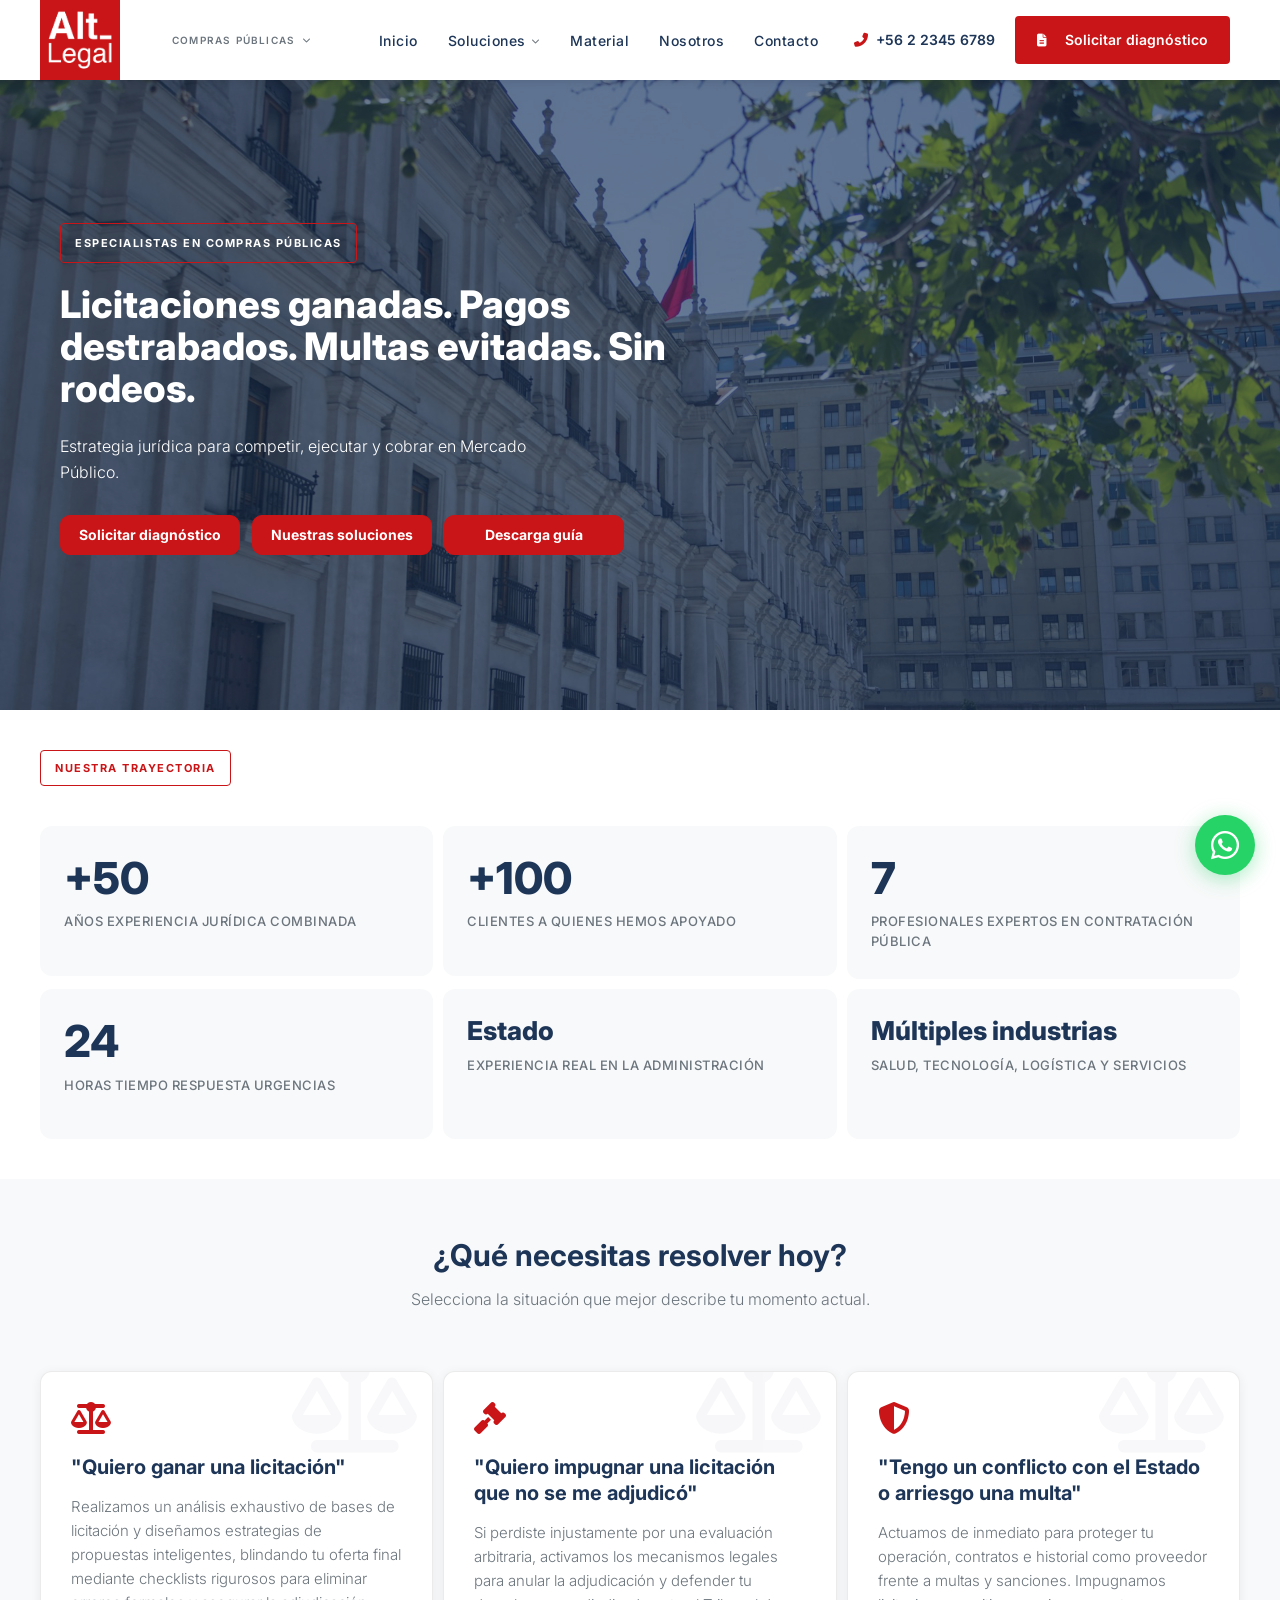
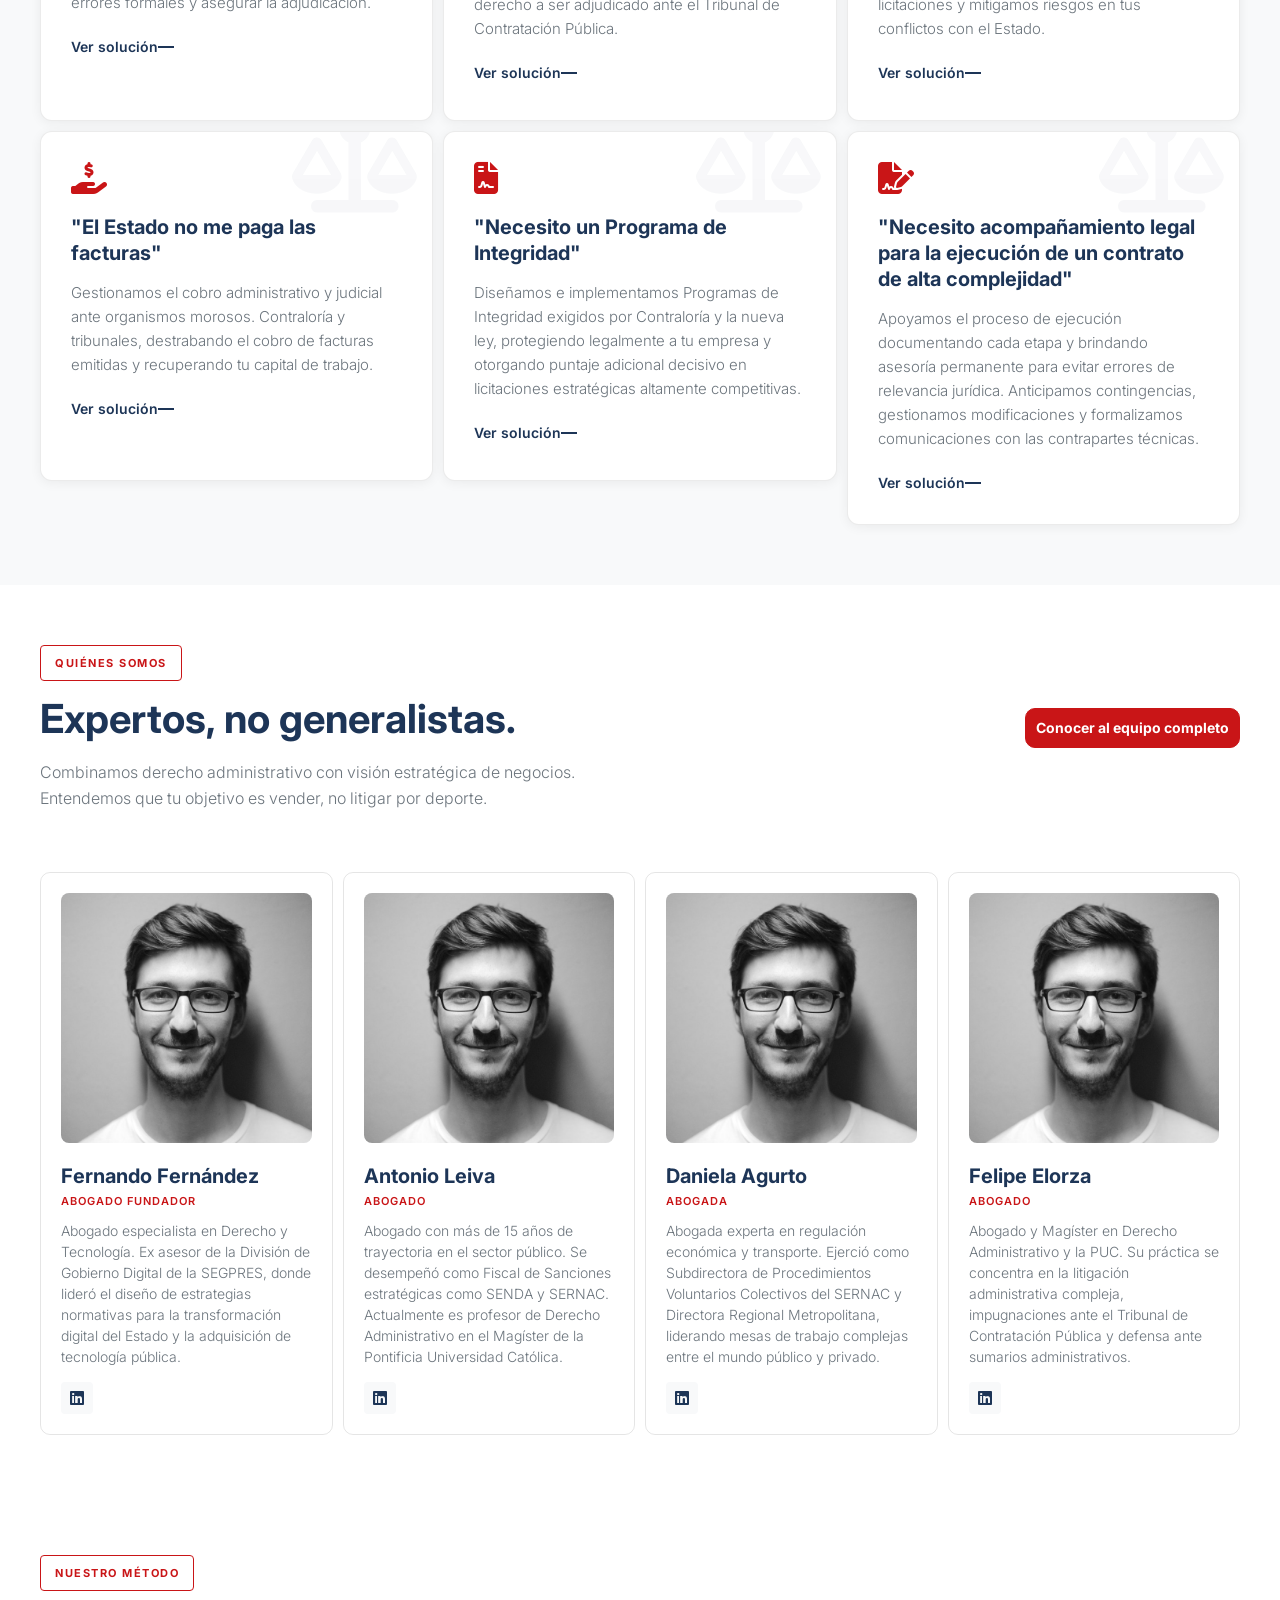
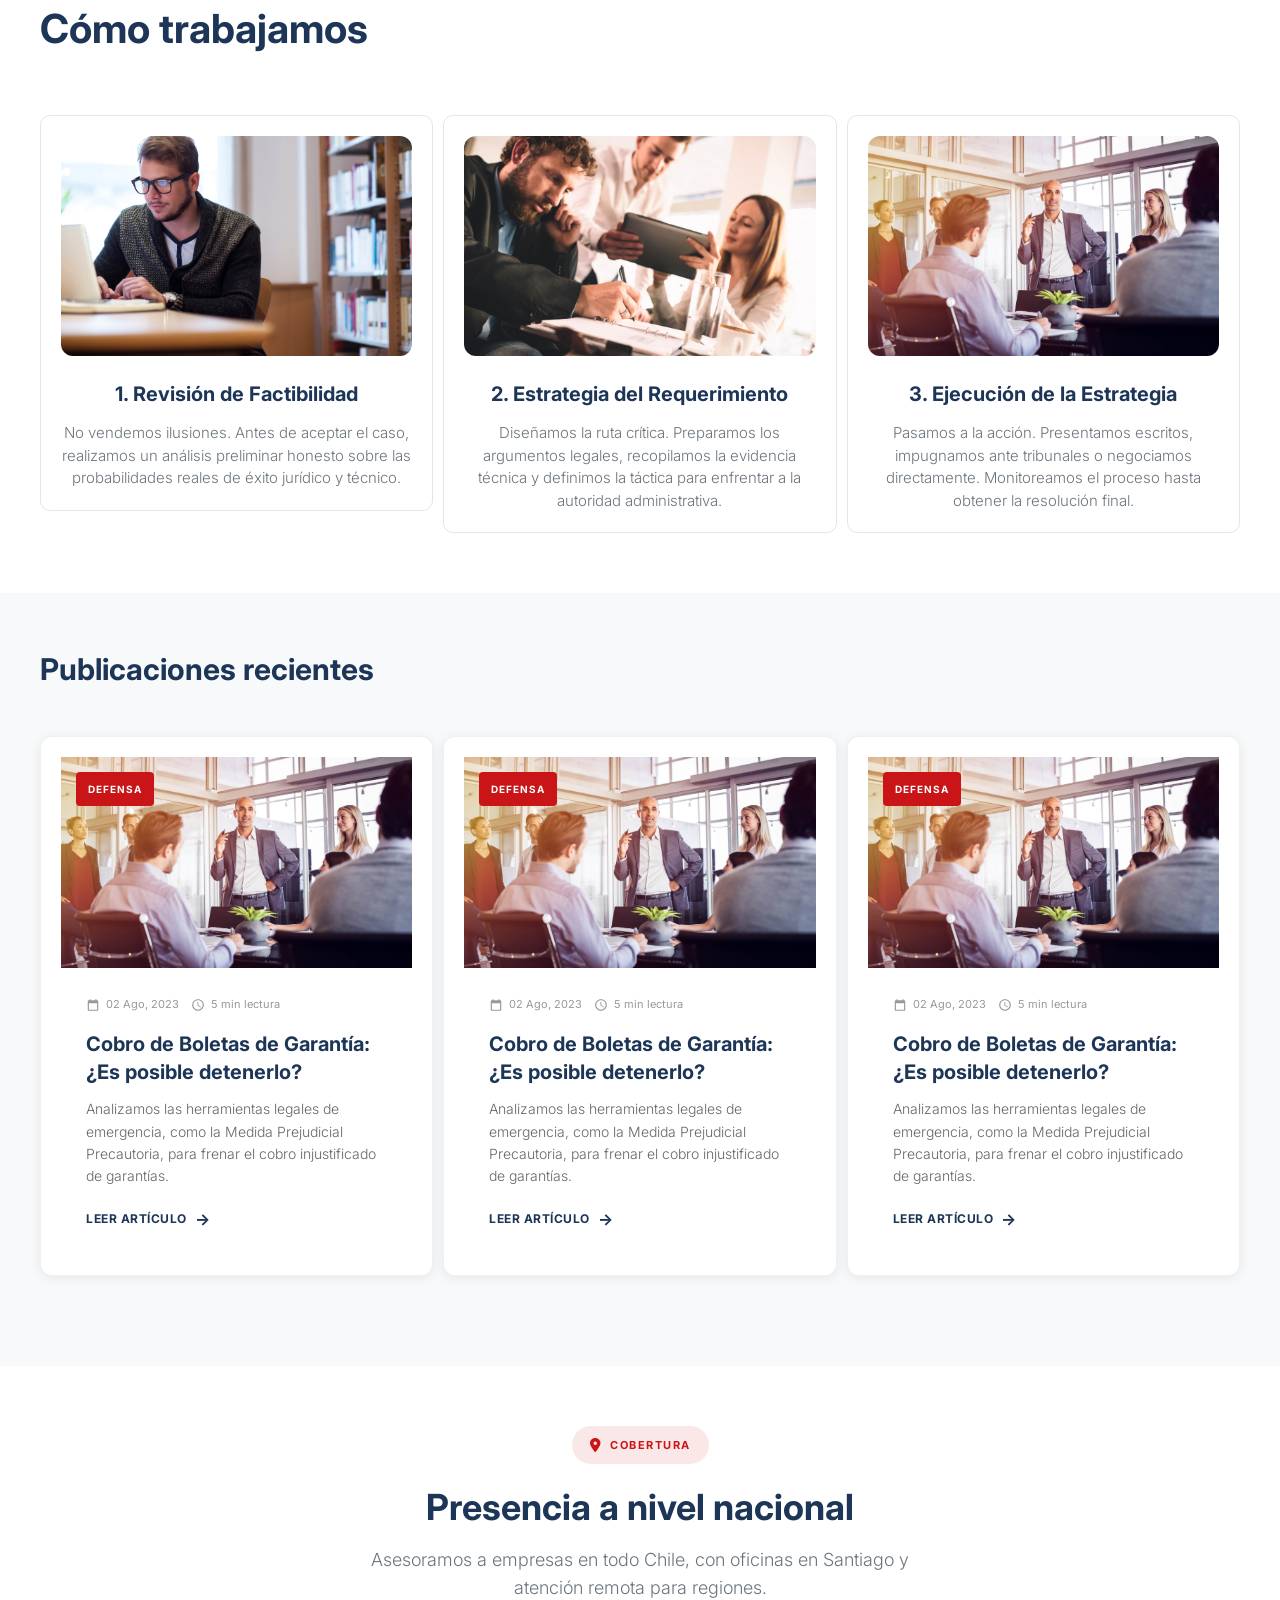
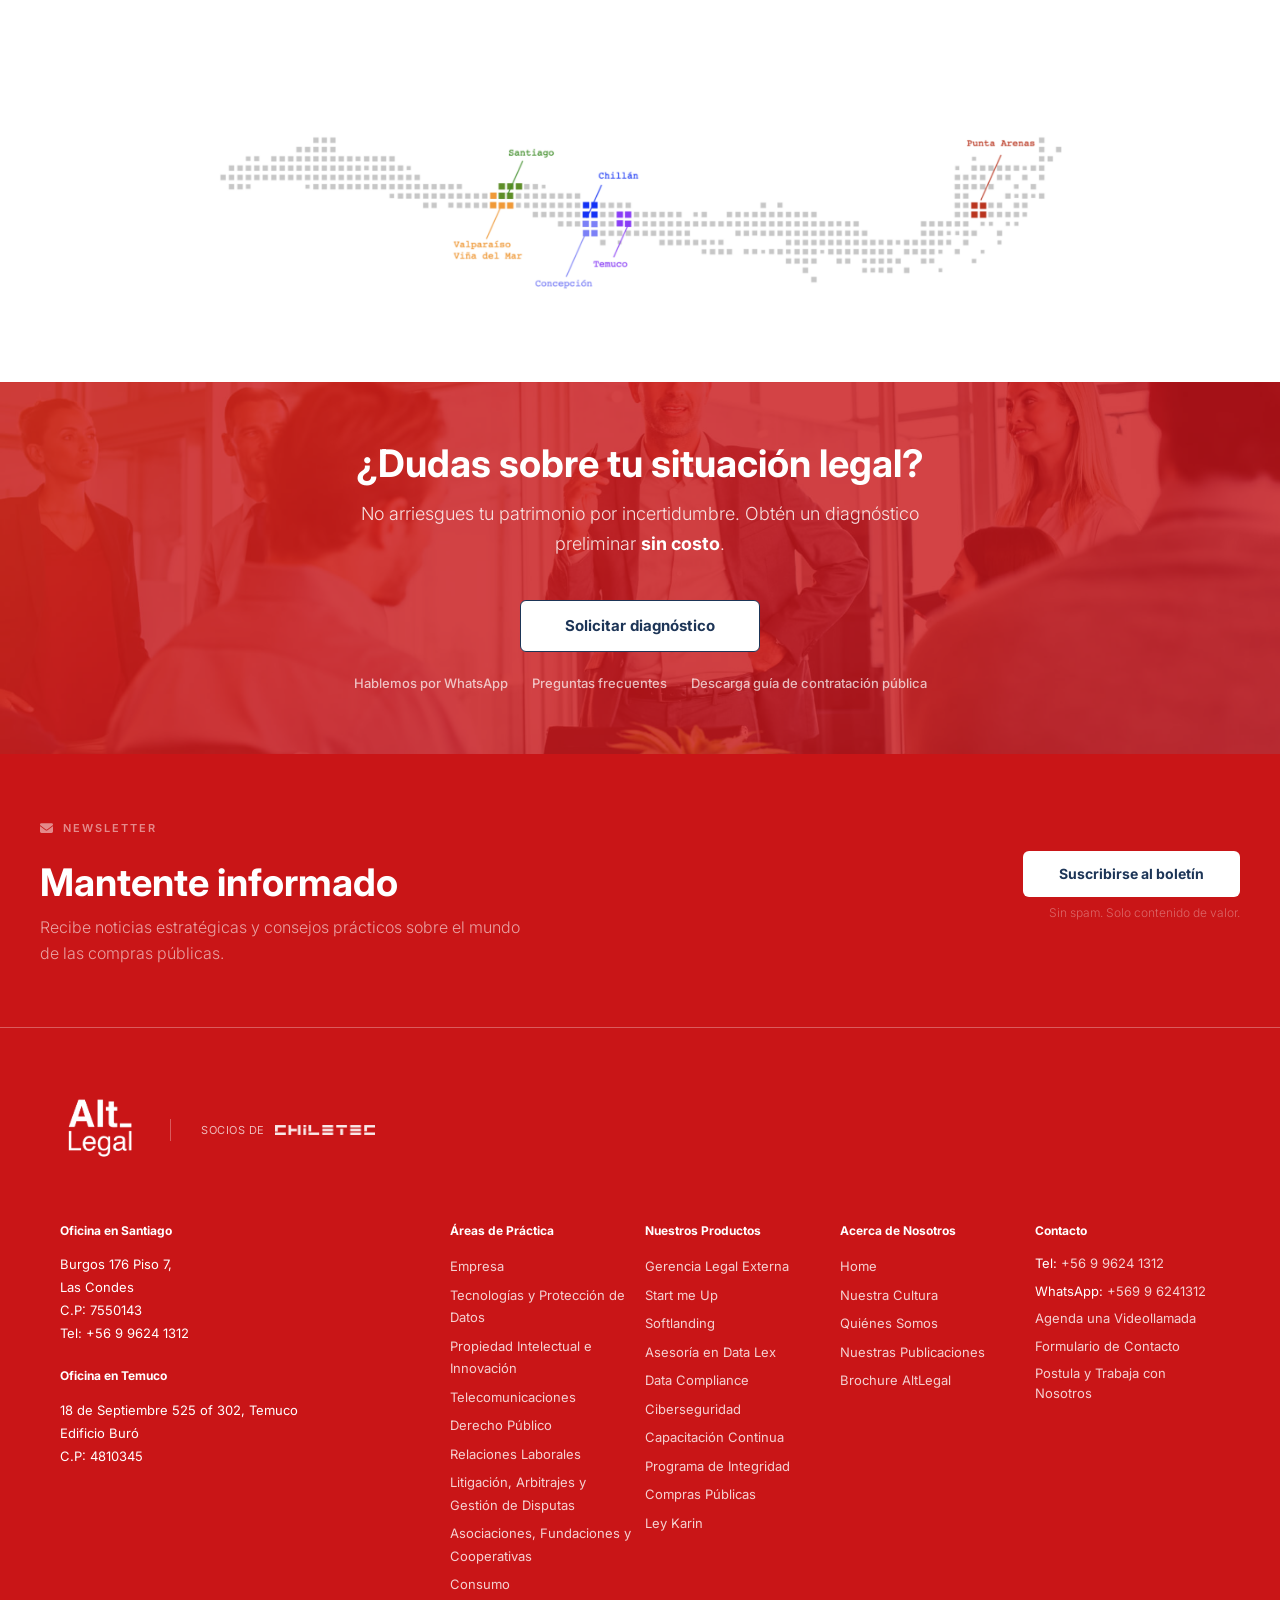
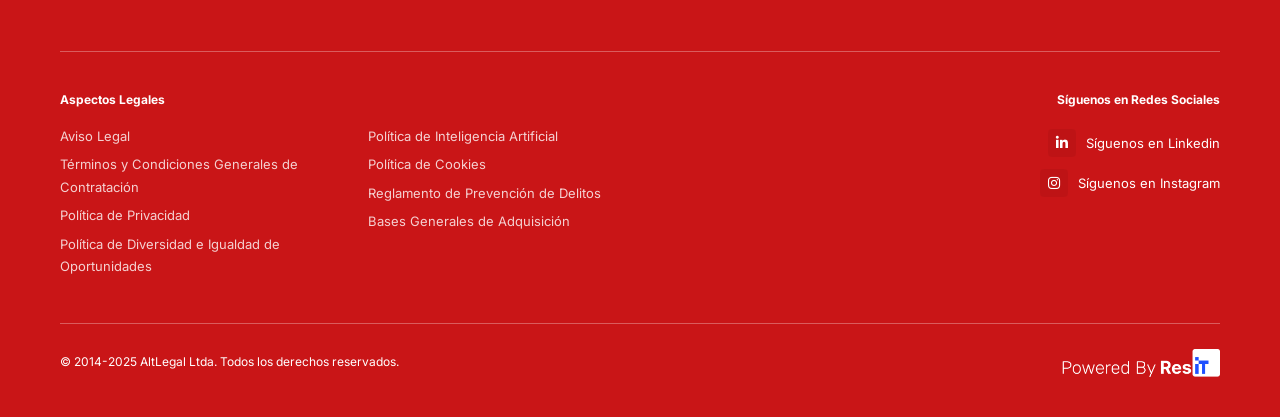
==== commit 6640c91c: "fix front" ====
--- a/index.html
+++ b/index.html
@@ -5,8 +5,8 @@
     <meta charset="UTF-8">
     <link href="img/favicon.png" rel="shortcut icon">
     <meta name="viewport" content="width=device-width, initial-scale=1, maximum-scale=1">
-    <link href="css/main.css?v=81986" rel="stylesheet" type="text/css">
-    <script src="js/main.js?v=81986" type="text/javascript"></script>
+    <link href="css/main.css?v=21557" rel="stylesheet" type="text/css">
+    <script src="js/main.js?v=21557" type="text/javascript"></script>
     <!-- Meta tags facebook-->
     <meta property="og:title" content="AltLegal - Asesoría Legal Especializada">
     <meta property="og:description" content="Te ayudamos a maximizar tus oportunidades en licitaciones públicas con asesoría experta y resultados comprobados.">
@@ -51,7 +51,16 @@
                 <nav>
                   <ul>
                     <li><a href="index.html">Inicio</a></li>
-                    <li><a href="solutions.html">Soluciones</a></li>
+                    <li class="has-submenu"><a href="solutions.html">Soluciones<i class="fas fa-chevron-down"></i></a>
+                      <ul class="submenu">
+                        <li><a href="solutions.html#licitaciones">Asesoría en licitaciones</a></li>
+                        <li><a href="solutions.html#conflictos">Gestión de conflictos con el Estado</a></li>
+                        <li><a href="solutions.html#integridad">Programas de Integridad</a></li>
+                        <li><a href="solutions.html#capacitacion">Capacitación de equipos</a></li>
+                        <li><a href="solutions.html#laas">Asesoría legal permanente (LaaS)</a></li>
+                        <li><a href="solutions.html#cobranza">Cobranza al Estado</a></li>
+                      </ul>
+                    </li>
                     <li><a href="material.html">Material</a></li>
                     <li><a href="aboutus.html">Nosotros</a></li>
                     <li><a href="contact.html">Contacto</a></li>
@@ -68,7 +77,7 @@
             <div class="header__nav__opacity"></div>
             <div class="header__nav__nav">
               <div class="header__nav__nav__header">
-                <div class="header__nav__isotipo"><img src="img/icons/logo-altlegal.svg"></div>
+                <div class="header__nav__isotipo"><img src="img/icons/logo-altlegal.png"></div>
                 <div class="header__nav__close">
                   <div></div>
                   <div></div>
@@ -83,7 +92,16 @@
                 <div class="header__nav__nav__menu">
                   <ul>
                     <li><a href="index.html">Inicio</a></li>
-                    <li><a href="solutions.html">Soluciones</a></li>
+                    <li class="has-submenu"><a href="#">Soluciones<i class="fas fa-chevron-down"></i></a>
+                      <ul class="submenu">
+                        <li><a href="solutions.html#licitaciones">Asesoría en licitaciones</a></li>
+                        <li><a href="solutions.html#conflictos">Gestión de conflictos con el Estado</a></li>
+                        <li><a href="solutions.html#integridad">Programas de Integridad</a></li>
+                        <li><a href="solutions.html#capacitacion">Capacitación de equipos</a></li>
+                        <li><a href="solutions.html#laas">Asesoría legal permanente (LaaS)</a></li>
+                        <li><a href="solutions.html#cobranza">Cobranza al Estado</a></li>
+                      </ul>
+                    </li>
                     <li><a href="material.html">Material</a></li>
                     <li><a href="aboutus.html">Nosotros</a></li>
                     <li><a href="contact.html">Contacto</a></li>
@@ -104,31 +122,20 @@
     </header>
     <div id="sections">
       <section class="section--hero">
-        <div class="section__wrap">
+        <div class="section__background">
+          <div class="bg"><img src="img/uploads/background-1.jpg" alt="Oficina AltLegal"></div>
+        </div>
+        <div class="section__wrap section__wrap--hero">
           <div class="section__body">
             <div class="cols">
               <div class="section__flex">
-                <div class="col-xs-12 col-md-6">
+                <div class="col-xs-12 col-md-8">
                   <div class="section__content"><span class="section__tag">ESPECIALISTAS EN COMPRAS PÚBLICAS</span>
                     <h1 class="h2 section__title">Licitaciones ganadas. Pagos destrabados. Multas evitadas. Sin rodeos.</h1>
                     <p class="section__description">Estrategia jurídica para competir, ejecutar y cobrar en Mercado Público.</p>
                     <div class="section__buttons"><a href="#contacto" class="btn">Solicitar diagnóstico</a><a href="#servicios" class="btn btn--outline">Nuestras soluciones</a><a href="#" class="btn btn--link">Descarga guía</a></div>
                   </div>
                 </div>
-                <div class="col-xs-12 col-md-6">
-                  <div class="section__media">
-                    <div class="section__bg">
-                      <div class="bg"><img src="img/uploads/1.jpg" alt="Oficina AltLegal"></div>
-                    </div>
-                    <div class="section__card dscroll">
-                      <div class="section__card__icon"><i class="fas fa-check-circle"></i></div>
-                      <div class="section__card__body">
-                        <h3 class="section__card__title">Tranquilidad Legal</h3>
-                        <p class="section__card__text">Tenemos el control de la licencia para que te enfoques en tu negocio.</p>
-                      </div>
-                    </div>
-                  </div>
-                </div>
               </div>
             </div>
           </div>
@@ -139,39 +146,39 @@
           <div class="section__header"><span class="section__tag">NUESTRA TRAYECTORIA</span></div>
           <div class="section__body">
             <div class="cols">
-              <div class="col-xs-12 col-md-4 dscroll">
+              <div class="col-xs-6 col-md-4 dscroll">
                 <div class="section__stat">
-                  <div class="section__stat__number">+50 años</div>
-                  <p class="section__stat__description">Experiencia jurídica combinada</p>
-                </div>
-              </div>
-              <div class="col-xs-12 col-md-4 dscroll">
+                  <div class="section__stat__number"><span data-count="50" data-prefix="+" class="section__stat__value">0</span></div>
+                  <p class="section__stat__description">Años Experiencia jurídica combinada</p>
+                </div>
+              </div>
+              <div class="col-xs-6 col-md-4 dscroll">
                 <div class="section__stat">
-                  <div class="section__stat__number">+100</div>
+                  <div class="section__stat__number"><span data-count="100" data-prefix="+" class="section__stat__value">0</span></div>
                   <p class="section__stat__description">Clientes a quienes hemos apoyado</p>
                 </div>
               </div>
-              <div class="col-xs-12 col-md-4 dscroll">
+              <div class="col-xs-6 col-md-4 dscroll">
                 <div class="section__stat">
-                  <div class="section__stat__number">7 profesionales</div>
-                  <p class="section__stat__description">Expertos en contratación pública</p>
-                </div>
-              </div>
-              <div class="col-xs-12 col-md-4 dscroll">
+                  <div class="section__stat__number"><span data-count="7" class="section__stat__value">0</span></div>
+                  <p class="section__stat__description">profesionales Expertos en contratación pública</p>
+                </div>
+              </div>
+              <div class="col-xs-6 col-md-4 dscroll">
                 <div class="section__stat">
-                  <div class="section__stat__number">24h</div>
-                  <p class="section__stat__description">Tiempo respuesta urgencias</p>
-                </div>
-              </div>
-              <div class="col-xs-12 col-md-4 dscroll">
+                  <div class="section__stat__number"><span data-count="24" class="section__stat__value">0</span></div>
+                  <p class="section__stat__description">Horas Tiempo respuesta urgencias</p>
+                </div>
+              </div>
+              <div class="col-xs-6 col-md-4 dscroll">
                 <div class="section__stat">
-                  <div class="section__stat__number">Estado</div>
+                  <div class="section__stat__number section__stat__number--text">Estado</div>
                   <p class="section__stat__description">Experiencia real en la administración</p>
                 </div>
               </div>
-              <div class="col-xs-12 col-md-4 dscroll">
+              <div class="col-xs-6 col-md-4 dscroll">
                 <div class="section__stat">
-                  <div class="section__stat__number">Múltiples industrias</div>
+                  <div class="section__stat__number section__stat__number--text">Múltiples industrias</div>
                   <p class="section__stat__description">Salud, tecnología, logística y servicios</p>
                 </div>
               </div>
@@ -250,50 +257,6 @@
                   <div class="article__body">
                     <h3 class="article__title">"Necesito acompañamiento legal para la ejecución de un contrato de alta complejidad"</h3>
                     <p>Apoyamos el proceso de ejecución documentando cada etapa y brindando asesoría permanente para evitar errores de relevancia jurídica. Anticipamos contingencias, gestionamos modificaciones y formalizamos comunicaciones con las contrapartes técnicas.</p><a href="#contacto" class="article__link">Ver solución</a>
-                  </div>
-                </article>
-              </div>
-            </div>
-          </div>
-        </div>
-      </section>
-      <section class="section--process">
-        <div class="section__wrap">
-          <div class="section__header"><span class="section__tag">NUESTRO MÉTODO</span>
-            <h2 class="section__title">Cómo trabajamos</h2>
-          </div>
-          <div class="section__body">
-            <div class="cols">
-              <div class="col-xs-12 col-md-4 dscroll">
-                <article class="article--process">
-                  <div class="article__header">
-                    <div class="article__icon"><i class="fas fa-search"></i></div>
-                  </div>
-                  <div class="article__body">
-                    <h3 class="article__title">1. Revisión de Factibilidad</h3>
-                    <p>No vendemos ilusiones. Antes de aceptar el caso, realizamos un análisis preliminar honesto sobre las probabilidades reales de éxito jurídico y técnico.</p>
-                  </div>
-                </article>
-              </div>
-              <div class="col-xs-12 col-md-4 dscroll">
-                <article class="article--process">
-                  <div class="article__header">
-                    <div class="article__icon"><i class="fas fa-map"></i></div>
-                  </div>
-                  <div class="article__body">
-                    <h3 class="article__title">2. Estrategia del Requerimiento</h3>
-                    <p>Diseñamos la ruta crítica. Preparamos los argumentos legales, recopilamos la evidencia técnica y definimos la táctica para enfrentar a la autoridad administrativa.</p>
-                  </div>
-                </article>
-              </div>
-              <div class="col-xs-12 col-md-4 dscroll">
-                <article class="article--process">
-                  <div class="article__header">
-                    <div class="article__icon"><i class="fas fa-gavel"></i></div>
-                  </div>
-                  <div class="article__body">
-                    <h3 class="article__title">3. Ejecución de la Estrategia</h3>
-                    <p>Pasamos a la acción. Presentamos escritos, impugnamos ante tribunales o negociamos directamente. Monitoreamos el proceso hasta obtener la resolución final.</p>
                   </div>
                 </article>
               </div>
@@ -376,23 +339,119 @@
           </div>
         </div>
       </section>
+      <section class="section--process">
+        <div class="section__wrap">
+          <div class="section__header"><span class="section__tag">NUESTRO MÉTODO</span>
+            <h2 class="section__title">Cómo trabajamos</h2>
+          </div>
+          <div class="section__body">
+            <div class="cols">
+              <div class="col-xs-12 col-md-4 dscroll">
+                <article class="article--process">
+                  <div class="article__header">
+                    <div class="article__image"><img src="img/uploads/1.jpg" alt="Revisión de Factibilidad"></div>
+                  </div>
+                  <div class="article__body">
+                    <h3 class="article__title">1. Revisión de Factibilidad</h3>
+                    <p>No vendemos ilusiones. Antes de aceptar el caso, realizamos un análisis preliminar honesto sobre las probabilidades reales de éxito jurídico y técnico.</p>
+                  </div>
+                </article>
+              </div>
+              <div class="col-xs-12 col-md-4 dscroll">
+                <article class="article--process">
+                  <div class="article__header">
+                    <div class="article__image"><img src="img/uploads/2.jpg" alt="Estrategia del Requerimiento"></div>
+                  </div>
+                  <div class="article__body">
+                    <h3 class="article__title">2. Estrategia del Requerimiento</h3>
+                    <p>Diseñamos la ruta crítica. Preparamos los argumentos legales, recopilamos la evidencia técnica y definimos la táctica para enfrentar a la autoridad administrativa.</p>
+                  </div>
+                </article>
+              </div>
+              <div class="col-xs-12 col-md-4 dscroll">
+                <article class="article--process">
+                  <div class="article__header">
+                    <div class="article__image"><img src="img/uploads/3.jpg" alt="Ejecución de la Estrategia"></div>
+                  </div>
+                  <div class="article__body">
+                    <h3 class="article__title">3. Ejecución de la Estrategia</h3>
+                    <p>Pasamos a la acción. Presentamos escritos, impugnamos ante tribunales o negociamos directamente. Monitoreamos el proceso hasta obtener la resolución final.</p>
+                  </div>
+                </article>
+              </div>
+            </div>
+          </div>
+        </div>
+      </section>
       <section class="section--publication">
         <div class="section__wrap">
           <div class="section__header">
             <h3 class="section__title">Publicaciones recientes</h3>
           </div>
           <div class="section__body">
-            <article class="article--publication">
-              <div class="article__header"><span class="article__category">DEFENSA</span>
-                <div class="article__image"><img src="img/uploads/3.jpg" alt="Cobro de Boletas de Garantía"></div>
-              </div>
-              <div class="article__body">
-                <div class="article__meta"><span class="article__date">02 Ago, 2023</span><span class="article__reading">5 min lectura</span></div>
-                <h3 class="article__title">Cobro de Boletas de Garantía: ¿Es posible detenerlo?</h3>
-                <p class="article__text">Analizamos las herramientas legales de emergencia, como la Medida Prejudicial Precautoria, para frenar el cobro injustificado de garantías.</p><a href="single-publication.html" class="article__link">LEER ARTÍCULO</a>
-              </div>
-            </article>
-          </div>
+            <div class="cols">
+              <div class="col-xs-6 col-md-4">
+                <article class="article--publication">
+                  <div class="article__header"><span class="article__category">DEFENSA</span>
+                    <div class="article__image"><img src="img/uploads/3.jpg" alt="Cobro de Boletas de Garantía"></div>
+                  </div>
+                  <div class="article__body">
+                    <div class="article__meta"><span class="article__date">02 Ago, 2023</span><span class="article__reading">5 min lectura</span></div>
+                    <h3 class="article__title">Cobro de Boletas de Garantía: ¿Es posible detenerlo?</h3>
+                    <p class="article__text">Analizamos las herramientas legales de emergencia, como la Medida Prejudicial Precautoria, para frenar el cobro injustificado de garantías.</p><a href="single-publication.html" class="article__link">LEER ARTÍCULO</a>
+                  </div>
+                </article>
+              </div>
+              <div class="col-xs-6 col-md-4">
+                <article class="article--publication">
+                  <div class="article__header"><span class="article__category">DEFENSA</span>
+                    <div class="article__image"><img src="img/uploads/3.jpg" alt="Cobro de Boletas de Garantía"></div>
+                  </div>
+                  <div class="article__body">
+                    <div class="article__meta"><span class="article__date">02 Ago, 2023</span><span class="article__reading">5 min lectura</span></div>
+                    <h3 class="article__title">Cobro de Boletas de Garantía: ¿Es posible detenerlo?</h3>
+                    <p class="article__text">Analizamos las herramientas legales de emergencia, como la Medida Prejudicial Precautoria, para frenar el cobro injustificado de garantías.</p><a href="single-publication.html" class="article__link">LEER ARTÍCULO</a>
+                  </div>
+                </article>
+              </div>
+              <div class="col-xs-6 col-md-4">
+                <article class="article--publication">
+                  <div class="article__header"><span class="article__category">DEFENSA</span>
+                    <div class="article__image"><img src="img/uploads/3.jpg" alt="Cobro de Boletas de Garantía"></div>
+                  </div>
+                  <div class="article__body">
+                    <div class="article__meta"><span class="article__date">02 Ago, 2023</span><span class="article__reading">5 min lectura</span></div>
+                    <h3 class="article__title">Cobro de Boletas de Garantía: ¿Es posible detenerlo?</h3>
+                    <p class="article__text">Analizamos las herramientas legales de emergencia, como la Medida Prejudicial Precautoria, para frenar el cobro injustificado de garantías.</p><a href="single-publication.html" class="article__link">LEER ARTÍCULO</a>
+                  </div>
+                </article>
+              </div>
+            </div>
+          </div>
+        </div>
+      </section>
+      <section class="section--maps">
+        <div class="section__wrap">
+          <div class="section__header"><span class="section__tag"><i class="fas fa-map-marker-alt"></i> COBERTURA</span>
+            <h2 class="section__title">Presencia a nivel nacional</h2>
+            <p class="section__description">Asesoramos a empresas en todo Chile, con oficinas en Santiago y atención remota para regiones.</p>
+          </div>
+          <div class="section__body">
+            <div class="section__map"><img src="img/uploads/mapa-altlegal.png" alt="Mapa de cobertura AltLegal"></div>
+          </div>
+        </div>
+      </section>
+      <section class="section--cta">
+        <div class="section__bg">
+          <div class="bg"><img src="img/uploads/3.jpg"></div>
+        </div>
+        <div class="section__wrap">
+          <div class="section__content">
+            <h2 class="section__title">¿Dudas sobre tu situación legal?</h2>
+            <p class="section__description">No arriesgues tu patrimonio por incertidumbre. Obtén un diagnóstico preliminar <strong>sin costo</strong>.</p>
+          </div>
+          <div class="section__buttons"><a href="#contacto" class="btn btn--white">Solicitar diagnóstico</a></div>
+          <div class="section__links"><a href="https://wa.me/56912345678" target="_blank">Hablemos por WhatsApp</a><a href="#faq">Preguntas frecuentes</a><a href="#guia">Descarga guía de contratación pública</a></div>
         </div>
       </section>
       <section class="section--newsletter">
@@ -406,81 +465,124 @@
           </div>
         </div>
       </section>
-      <section class="section--cta">
-        <div class="section__bg">
-          <div class="bg"><img src="img/uploads/3.jpg"></div>
-        </div>
-        <div class="section__wrap">
-          <div class="section__content">
-            <h2 class="section__title">¿Dudas sobre tu situación legal?</h2>
-            <p class="section__description">No arriesgues tu patrimonio por incertidumbre. Obtén un diagnóstico preliminar <strong>sin costo</strong>.</p>
-          </div>
-          <div class="section__buttons"><a href="#contacto" class="btn btn--white">Solicitar diagnóstico</a></div>
-          <div class="section__links"><a href="https://wa.me/56912345678" target="_blank">Hablemos por WhatsApp</a><a href="#faq">Preguntas frecuentes</a><a href="#guia">Descarga guía de contratación pública</a></div>
-        </div>
-      </section>
-    </div>
+    </div><a href="https://wa.me/56996241312" target="_blank" rel="noopener noreferrer" title="Contáctanos por WhatsApp" class="whatsapp-sticky"><i class="fab fa-whatsapp"></i></a>
     <footer>
       <div class="footer__primary">
         <div class="footer__wrap">
           <div class="footer__top">
-            <div class="cols">
-              <div class="col-xs-12 col-md-3">
-                <div class="footer__brand">
-                  <div class="footer__logo"><a href="index.html"><img src="img/icons/logo-altlegal.png" alt="AltLegal"></a></div>
-                  <div class="footer__tagline">COMPRAS PÚBLICAS</div>
-                  <p class="footer__description">Especialistas en Compras Públicas. Ayudamos a empresas a navegar la burocracia estatal, ganar licitaciones y proteger su negocio con un sentido de realidad y eficiencia.</p>
-                </div>
-              </div>
-              <div class="col-xs-12 col-md-3">
+            <div class="footer__logos">
+              <div class="footer__logo"><a href="index.html"><img src="img/icons/logo-altlegal.png" alt="AltLegal"></a></div>
+              <div class="footer__partner"><span>Socios de</span><a href="https://chiletec.org" target="_blank" rel="noopener noreferrer"><img src="img/icons/logo-chiletec.png" alt="Chiletec"></a></div>
+            </div>
+            <div class="cols">
+              <div class="col-xs-6 col-md-4">
                 <div class="footer__block">
-                  <h5 class="footer__subtitle">Navegación</h5>
+                  <h5 class="footer__subtitle">Oficina en Santiago</h5>
+                  <ul class="footer__address">
+                    <li>Burgos 176 Piso 7,</li>
+                    <li>Las Condes</li>
+                    <li>C.P: 7550143</li>
+                    <li><a href="tel:+56996241312">Tel: +56 9 9624 1312</a></li>
+                  </ul>
+                  <h5 class="footer__subtitle">Oficina en Temuco</h5>
+                  <ul class="footer__address">
+                    <li>18 de Septiembre 525 of 302, Temuco</li>
+                    <li>Edificio Buró</li>
+                    <li>C.P: 4810345</li>
+                  </ul>
+                </div>
+              </div>
+              <div class="col-xs-6 col-md-2">
+                <div class="footer__block">
+                  <h5 class="footer__subtitle">Áreas de Práctica</h5>
                   <ul class="footer__links">
-                    <li><a href="#inicio">Inicio</a></li>
-                    <li><a href="#soluciones">Soluciones</a></li>
-                    <li><a href="#material">Material</a></li>
-                    <li><a href="#nosotros">Nosotros</a></li>
-                    <li><a href="#contacto">Contacto</a></li>
-                  </ul>
-                </div>
-              </div>
-              <div class="col-xs-12 col-md-3">
+                    <li><a href="#">Empresa</a></li>
+                    <li><a href="#">Tecnologías y Protección de Datos</a></li>
+                    <li><a href="#">Propiedad Intelectual e Innovación</a></li>
+                    <li><a href="#">Telecomunicaciones</a></li>
+                    <li><a href="#">Derecho Público</a></li>
+                    <li><a href="#">Relaciones Laborales</a></li>
+                    <li><a href="#">Litigación, Arbitrajes y Gestión de Disputas</a></li>
+                    <li><a href="#">Asociaciones, Fundaciones y Cooperativas</a></li>
+                    <li><a href="#">Consumo</a></li>
+                  </ul>
+                </div>
+              </div>
+              <div class="col-xs-6 col-md-2">
                 <div class="footer__block">
-                  <h5 class="footer__subtitle">Soluciones</h5>
+                  <h5 class="footer__subtitle">Nuestros Productos</h5>
                   <ul class="footer__links">
-                    <li><a href="#soluciones">Asesoría en licitaciones y contratación pública</a></li>
-                    <li><a href="#soluciones">Gestión de conflictos con el Estado</a></li>
-                    <li><a href="#soluciones">Programas de Integridad</a></li>
-                    <li><a href="#soluciones">Capacitación de equipos</a></li>
-                    <li><a href="#soluciones">Asesoría legal permanente (LaaS)</a></li>
-                    <li><a href="#soluciones">Cobranza al Estado</a></li>
-                  </ul>
-                </div>
-              </div>
-              <div class="col-xs-12 col-md-3">
+                    <li><a href="#">Gerencia Legal Externa</a></li>
+                    <li><a href="#">Start me Up</a></li>
+                    <li><a href="#">Softlanding</a></li>
+                    <li><a href="#">Asesoría en Data Lex</a></li>
+                    <li><a href="#">Data Compliance</a></li>
+                    <li><a href="#">Ciberseguridad</a></li>
+                    <li><a href="#">Capacitación Continua</a></li>
+                    <li><a href="#">Programa de Integridad</a></li>
+                    <li><a href="#">Compras Públicas</a></li>
+                    <li><a href="#">Ley Karin</a></li>
+                  </ul>
+                </div>
+              </div>
+              <div class="col-xs-6 col-md-2">
+                <div class="footer__block">
+                  <h5 class="footer__subtitle">Acerca de Nosotros</h5>
+                  <ul class="footer__links">
+                    <li><a href="index.html">Home</a></li>
+                    <li><a href="aboutus.html">Nuestra Cultura</a></li>
+                    <li><a href="aboutus.html">Quiénes Somos</a></li>
+                    <li><a href="material.html">Nuestras Publicaciones</a></li>
+                    <li><a href="#">Brochure AltLegal</a></li>
+                  </ul>
+                </div>
+              </div>
+              <div class="col-xs-12 col-md-2">
                 <div class="footer__block">
                   <h5 class="footer__subtitle">Contacto</h5>
                   <ul class="footer__contact">
-                    <li><i class="fas fa-map-marker-alt"></i><span>Calle Burgos 176, piso 7, Las Condes<br>Santiago, Chile</span></li>
-                    <li><i class="fas fa-phone-alt"></i><a href="tel:+5622345678">+56 2 2345 6789</a></li>
-                    <li><i class="fas fa-envelope"></i><a href="mailto:contacto@altlegal.cl">contacto@altlegal.cl</a></li>
-                  </ul>
-                  <p class="footer__social-title">Síguenos en nuestras redes:</p>
-                  <div class="footer__socials"><a href="#" target="_blank" rel="noopener noreferrer" class="footer__social"><i class="fab fa-linkedin-in"></i></a><a href="#" target="_blank" rel="noopener noreferrer" class="footer__social"><i class="fab fa-instagram"></i></a></div>
+                    <li><span>Tel: </span><a href="tel:+56996241312">+56 9 9624 1312</a></li>
+                    <li><span>WhatsApp: </span><a href="https://wa.me/56996241312" target="_blank">+569 9 6241312</a></li>
+                    <li><a href="#">Agenda una Videollamada</a></li>
+                    <li><a href="contact.html">Formulario de Contacto</a></li>
+                    <li><a href="#">Postula y Trabaja con Nosotros</a></li>
+                  </ul>
+                </div>
+              </div>
+            </div>
+          </div>
+          <div class="footer__middle">
+            <div class="cols">
+              <div class="col-xs-12 col-md-6">
+                <div class="footer__block">
+                  <h5 class="footer__subtitle">Aspectos Legales</h5>
+                  <div class="footer__legal-grid">
+                    <ul class="footer__links">
+                      <li><a href="#">Aviso Legal</a></li>
+                      <li><a href="#">Términos y Condiciones Generales de Contratación</a></li>
+                      <li><a href="#">Política de Privacidad</a></li>
+                      <li><a href="#">Política de Diversidad e Igualdad de Oportunidades</a></li>
+                    </ul>
+                    <ul class="footer__links">
+                      <li><a href="#">Política de Inteligencia Artificial</a></li>
+                      <li><a href="#">Política de Cookies</a></li>
+                      <li><a href="#">Reglamento de Prevención de Delitos</a></li>
+                      <li><a href="#">Bases Generales de Adquisición</a></li>
+                    </ul>
+                  </div>
+                </div>
+              </div>
+              <div class="col-xs-12 col-md-6">
+                <div class="footer__block footer__block--social">
+                  <h5 class="footer__subtitle">Síguenos en Redes Sociales</h5>
+                  <div class="footer__socials"><a href="#" target="_blank" rel="noopener noreferrer" class="footer__social"><i class="fab fa-linkedin-in"></i><span>Síguenos en Linkedin</span></a><a href="#" target="_blank" rel="noopener noreferrer" class="footer__social"><i class="fab fa-instagram"></i><span>Síguenos en Instagram</span></a></div>
                 </div>
               </div>
             </div>
           </div>
           <div class="footer__bottom">
             <div class="footer__bottom__left">
-              <p class="footer__copyright">© 2026 AltLegal Ltda. Todos los derechos reservados.</p>
-            </div>
-            <div class="footer__bottom__right">
-              <ul class="footer__legal">
-                <li><a href="#aviso-legal">Aviso legal</a></li>
-                <li><a href="#terminos">Términos y condiciones</a></li>
-                <li><a href="#privacidad">Políticas de Privacidad</a></li>
-              </ul>
+              <p class="footer__copyright">© 2014-2025 AltLegal Ltda. Todos los derechos reservados.</p>
             </div>
             <div class="footer__poweredby"><a href="https://resit.cl" target="_blank" rel="noopener"><img src="img/icons/powerby-resit.png" alt="Powered by ResIT"></a></div>
           </div>
--- a/css/main.css
+++ b/css/main.css
@@ -62,7 +62,7 @@
   transition: 0.2s ease;
 }
 a {
-  color: #e63946;
+  color: #c91517;
   text-decoration: none;
 }
 a.a-classic {
@@ -1602,15 +1602,23 @@
   }
 }
 @-webkit-keyframes scaleOut {
+  0% {
+    -webkit-transform: scale(1.4);
+            transform: scale(1.4);
+  }
   100% {
-    -webkit-transform: scale(0);
-            transform: scale(0);
+    -webkit-transform: scale(1);
+            transform: scale(1);
   }
 }
 @keyframes scaleOut {
+  0% {
+    -webkit-transform: scale(1.4);
+            transform: scale(1.4);
+  }
   100% {
-    -webkit-transform: scale(0);
-            transform: scale(0);
+    -webkit-transform: scale(1);
+            transform: scale(1);
   }
 }
 @-webkit-keyframes scaleFadeOut {
@@ -1826,7 +1834,7 @@
   width: 60px;
   height: 60px;
   border-radius: 8px;
-  background-color: rgba(230,57,70,0.1);
+  background-color: rgba(201,21,23,0.1);
   display: -ms-flexbox;
   display: flex;
   -ms-flex-align: center;
@@ -1837,7 +1845,7 @@
 }
 article.article--solution-detail .article__left .article__icon i {
   font-size: 28px;
-  color: #e63946;
+  color: #c91517;
 }
 article.article--solution-detail .article__left .article__title {
   font-size: 24px;
@@ -1923,7 +1931,7 @@
 }
 article.article--solution-detail .article__right .article__content .article__content__header i {
   font-size: 18px;
-  color: #e63946;
+  color: #c91517;
 }
 article.article--solution-detail .article__right .article__content .article__content__header .article__content__title {
   font-size: 16px;
@@ -1997,8 +2005,8 @@
 }
 article.article--solution-detail .article__right .article__alert {
   margin-bottom: 25px;
-  background-color: rgba(230,57,70,0.05);
-  border-left: 4px solid #e63946;
+  background-color: rgba(201,21,23,0.05);
+  border-left: 4px solid #c91517;
   padding: 20px;
   border-radius: 4px;
   display: -ms-flexbox;
@@ -2011,7 +2019,7 @@
 }
 article.article--solution-detail .article__right .article__alert .article__alert__icon i {
   font-size: 20px;
-  color: #e63946;
+  color: #c91517;
 }
 article.article--solution-detail .article__right .article__alert .article__alert__content {
   -ms-flex: 1;
@@ -2020,7 +2028,7 @@
 article.article--solution-detail .article__right .article__alert .article__alert__content .article__alert__title {
   font-size: 13px;
   font-weight: 700;
-  color: #e63946;
+  color: #c91517;
   margin-bottom: 5px;
   text-transform: uppercase;
   letter-spacing: 0.5px;
@@ -2185,17 +2193,17 @@
   box-shadow: 0 8px 24px rgba(0,0,0,0.12);
 }
 article.article--solution.article--solution--featured {
-  border: 2px solid #e63946;
-  background-color: rgba(230,57,70,0.02);
+  border: 2px solid #c91517;
+  background-color: rgba(201,21,23,0.02);
 }
 article.article--solution.article--solution--featured .article__title {
-  color: #e63946;
+  color: #c91517;
 }
 article.article--solution.article--solution--featured .article__link {
-  color: #e63946;
+  color: #c91517;
 }
 article.article--solution.article--solution--featured .article__link:after {
-  background-color: #e63946;
+  background-color: #c91517;
 }
 article.article--solution:before {
   content: '';
@@ -2237,7 +2245,7 @@
 }
 article.article--solution .article__header .article__icon {
   font-size: 32px;
-  color: #e63946;
+  color: #c91517;
 }
 article.article--solution .article__header .article__icon i {
   display: block;
@@ -2289,16 +2297,35 @@
   transition: all 0.3s ease;
 }
 article.article--solution .article__body .article__link:hover {
-  color: #e63946;
+  color: #c91517;
 }
 article.article--solution .article__body .article__link:hover:after {
-  background-color: #e63946;
+  background-color: #c91517;
 }
 article.article--process {
   text-align: center;
 }
 article.article--process .article__header {
   margin-bottom: 25px;
+}
+article.article--process .article__header .article__image {
+  width: 100%;
+  height: 200px;
+  border-radius: 12px;
+  overflow: hidden;
+  margin: 0 auto;
+}
+article.article--process .article__header .article__image img {
+  width: 100%;
+  height: 100%;
+  object-fit: cover;
+  transition: -webkit-transform 0.3s ease;
+  transition: transform 0.3s ease;
+}
+@media (min-width: 720px) {
+  article.article--process .article__header .article__image {
+    height: 220px;
+  }
 }
 article.article--process .article__header .article__icon {
   width: 80px;
@@ -2318,8 +2345,8 @@
   display: block;
 }
 article.article--process .article__header .article__icon:has(i.fa-search) {
-  border: 3px solid #e63946;
-  color: #e63946;
+  border: 3px solid #c91517;
+  color: #c91517;
   background-color: transparent;
 }
 article.article--process .article__header .article__icon:has(i.fa-map) {
@@ -2331,6 +2358,10 @@
   border: 3px solid #1d3557;
   color: #1d3557;
   background-color: transparent;
+}
+article.article--process:hover .article__header .article__image img {
+  -webkit-transform: scale(1.05);
+          transform: scale(1.05);
 }
 article.article--process .article__body .article__title {
   font-size: 18px;
@@ -2401,7 +2432,7 @@
 article.article--team .article__body .article__role {
   font-size: 11px;
   line-height: 1.3;
-  color: #e63946;
+  color: #c91517;
   margin-bottom: 12px;
   font-weight: 600;
   text-transform: uppercase;
@@ -2422,7 +2453,7 @@
   display: inline-block;
   font-size: 12px;
   font-weight: 600;
-  color: #e63946;
+  color: #c91517;
   text-decoration: none;
   transition: all 0.3s ease;
 }
@@ -2445,7 +2476,7 @@
   transition: all 0.3s ease;
 }
 article.article--team .article__footer .article__social a:hover {
-  background-color: #e63946;
+  background-color: #c91517;
   color: #fff;
 }
 article.article--team .article__footer .article__social a i {
@@ -2453,63 +2484,45 @@
 }
 article.article--publication {
   background-color: #fff;
-  border-radius: 0;
+  border-radius: 12px;
   overflow: hidden;
-  box-shadow: none;
+  box-shadow: 0 2px 12px rgba(0,0,0,0.08);
+  border: 1px solid rgba(0,0,0,0.06);
   display: -ms-flexbox;
   display: flex;
   -ms-flex-direction: column;
       flex-direction: column;
-  margin-bottom: 40px;
-}
-@media (min-width: 720px) {
-  article.article--publication {
-    -ms-flex-direction: row;
-        flex-direction: row;
-    -ms-flex-align: center;
-        align-items: center;
-    margin-bottom: 50px;
-  }
-}
-article.article--publication:last-child {
-  margin-bottom: 0;
+  margin-bottom: 30px;
+  transition: all 0.3s ease;
+  height: 100%;
+}
+article.article--publication:hover {
+  -webkit-transform: translateY(-6px);
+          transform: translateY(-6px);
+  box-shadow: 0 12px 32px rgba(0,0,0,0.15);
 }
 article.article--publication .article__header {
-  -ms-flex-negative: 0;
-      flex-shrink: 0;
   position: relative;
-}
-@media (min-width: 720px) {
-  article.article--publication .article__header {
-    width: 40%;
-    max-width: 360px;
-  }
 }
 article.article--publication .article__header .article__category {
   position: absolute;
   top: 15px;
-  left: 0;
+  left: 15px;
   z-index: 2;
-  background-color: #e63946;
+  background-color: #c91517;
   color: #fff;
   font-size: 10px;
   font-weight: 700;
   text-transform: uppercase;
   letter-spacing: 1px;
   padding: 6px 12px;
+  border-radius: 4px;
 }
 article.article--publication .article__header .article__image {
   position: relative;
-  padding-top: 75%;
+  padding-top: 60%;
   background-color: #f8f9fa;
   overflow: hidden;
-}
-@media (min-width: 720px) {
-  article.article--publication .article__header .article__image {
-    padding-top: 0;
-    height: 100%;
-    min-height: 240px;
-  }
 }
 article.article--publication .article__header .article__image img {
   position: absolute;
@@ -2518,16 +2531,15 @@
   width: 100%;
   height: 100%;
   object-fit: cover;
-  -webkit-filter: grayscale(0%);
-          filter: grayscale(0%);
-}
-@media (min-width: 720px) {
-  article.article--publication .article__header .article__image img {
-    position: absolute;
-  }
+  transition: -webkit-transform 0.4s ease;
+  transition: transform 0.4s ease;
+}
+article.article--publication .article__header .article__image:hover img {
+  -webkit-transform: scale(1.08);
+          transform: scale(1.08);
 }
 article.article--publication .article__body {
-  padding: 25px 0 0 0;
+  padding: 25px;
   -ms-flex: 1;
       flex: 1;
   display: -ms-flexbox;
@@ -2537,23 +2549,18 @@
   -ms-flex-pack: start;
       justify-content: flex-start;
 }
-@media (min-width: 720px) {
-  article.article--publication .article__body {
-    padding: 0 0 0 40px;
-  }
-}
 article.article--publication .article__body .article__meta {
   display: -ms-flexbox;
   display: flex;
   -ms-flex-align: center;
       align-items: center;
-  margin-bottom: 12px;
+  margin-bottom: 15px;
 }
 article.article--publication .article__body .article__meta .article__date {
-  font-size: 12px;
+  font-size: 11px;
   color: #999;
   font-weight: 400;
-  margin-right: 15px;
+  margin-right: 12px;
 }
 article.article--publication .article__body .article__meta .article__date:before {
   content: '';
@@ -2565,7 +2572,7 @@
   vertical-align: middle;
 }
 article.article--publication .article__body .article__meta .article__reading {
-  font-size: 12px;
+  font-size: 11px;
   color: #999;
   font-weight: 400;
 }
@@ -2579,22 +2586,28 @@
   vertical-align: middle;
 }
 article.article--publication .article__body .article__title {
-  font-size: 20px;
+  font-size: 18px;
   line-height: 1.4;
   color: #1d3557;
   margin-bottom: 12px;
   font-weight: 700;
+  transition: color 0.3s ease;
 }
 @media (min-width: 720px) {
   article.article--publication .article__body .article__title {
-    font-size: 24px;
-  }
+    font-size: 20px;
+  }
+}
+article.article--publication .article__body .article__title:hover {
+  color: #c91517;
 }
 article.article--publication .article__body .article__text {
   font-size: 13px;
   line-height: 1.6;
   color: #666;
   margin-bottom: 20px;
+  -ms-flex: 1;
+      flex: 1;
 }
 @media (min-width: 720px) {
   article.article--publication .article__body .article__text {
@@ -2612,6 +2625,7 @@
   text-decoration: none;
   letter-spacing: 0.5px;
   transition: all 0.3s ease;
+  margin-top: auto;
 }
 article.article--publication .article__body .article__link:after {
   content: '→';
@@ -2621,7 +2635,7 @@
   transition: transform 0.3s ease;
 }
 article.article--publication .article__body .article__link:hover {
-  color: #e63946;
+  color: #c91517;
 }
 article.article--publication .article__body .article__link:hover:after {
   -webkit-transform: translateX(4px);
@@ -2661,7 +2675,7 @@
 }
 article.article--sidebar .article__body .article__category {
   display: inline-block;
-  background-color: #e63946;
+  background-color: #c91517;
   color: #fff;
   font-size: 9px;
   font-weight: 700;
@@ -2678,12 +2692,12 @@
   font-weight: 700;
 }
 article.article--sidebar .article__body .article__title:hover {
-  color: #e63946;
+  color: #c91517;
 }
 article.article--sidebar .article__body .article__link {
   font-size: 12px;
   font-weight: 600;
-  color: #e63946;
+  color: #c91517;
   text-decoration: none;
   transition: all 0.3s ease;
 }
@@ -2713,8 +2727,8 @@
   position: relative;
   display: inline-block;
   padding: 10px 10px;
-  background-color: #e63946;
-  border: 1px solid #e63946;
+  background-color: #c91517;
+  border: 1px solid #c91517;
   color: #fff;
   font-size: 14px;
   line-height: 18px;
@@ -2825,7 +2839,7 @@
           transform: rotate(180deg);
 }
 .faq .faq__item.faq__open .faq__question__icon i {
-  color: #e63946;
+  color: #c91517;
 }
 .faq .faq__question {
   margin-bottom: 0;
@@ -2886,15 +2900,15 @@
 .faq .faq__question .fa {
   float: right;
   transition: 0.5s;
-  color: #e63946;
+  color: #c91517;
   margin-left: 10px;
 }
 .faq .faq__question:hover {
   cursor: pointer;
-  color: #e63946;
+  color: #c91517;
 }
 .faq .faq__question:hover .faq__question__title {
-  color: #e63946;
+  color: #c91517;
 }
 .faq .faq__answer {
   padding: 20px 0px;
@@ -2923,7 +2937,7 @@
   position: absolute;
   top: 9px;
   left: 0;
-  background-color: #e63946;
+  background-color: #c91517;
 }
 .faq .faq__answer .section__description {
   font-size: 14px;
@@ -2959,74 +2973,122 @@
 }
 footer {
   position: relative;
-  background-color: #f8f9fa;
+  background-color: #c91517;
 }
 footer .footer__primary {
   position: relative;
-  color: #1d3557;
-  background-color: #f8f9fa;
+  color: #fff;
+  background-color: #c91517;
   overflow: hidden;
 }
 footer .footer__wrap {
   position: relative;
   max-width: 1400px;
   margin: 0 auto;
-  padding: 60px 20px 30px;
+  padding: 50px 20px 30px;
 }
 @media (min-width: 720px) {
   footer .footer__wrap {
-    padding: 80px 60px 40px;
+    padding: 60px 60px 40px;
     max-width: 1400px;
   }
 }
 footer .footer__top {
-  margin-bottom: 40px;
-}
-footer .footer__top .cols {
-  gap: 40px 30px;
-}
-footer .footer__brand .footer__logo {
-  margin-bottom: 12px;
-}
-footer .footer__brand .footer__logo a {
+  margin-bottom: 50px;
+}
+footer .footer__top .footer__logos {
+  display: -ms-flexbox;
+  display: flex;
+  -ms-flex-align: center;
+      align-items: center;
+  gap: 30px;
+  margin-bottom: 50px;
+  -ms-flex-wrap: wrap;
+      flex-wrap: wrap;
+}
+footer .footer__top .footer__logos .footer__logo a {
   display: inline-block;
 }
-footer .footer__brand .footer__logo img {
+footer .footer__top .footer__logos .footer__logo img {
+  max-width: 80px;
+  height: auto;
+}
+footer .footer__top .footer__logos .footer__partner {
+  display: -ms-flexbox;
+  display: flex;
+  -ms-flex-align: center;
+      align-items: center;
+  gap: 10px;
+  padding-left: 30px;
+  border-left: 1px solid rgba(255,255,255,0.3);
+}
+footer .footer__top .footer__logos .footer__partner span {
+  font-size: 11px;
+  color: rgba(255,255,255,0.7);
+  text-transform: uppercase;
+  letter-spacing: 0.5px;
+}
+footer .footer__top .footer__logos .footer__partner a {
+  display: inline-block;
+}
+footer .footer__top .footer__logos .footer__partner img {
   max-width: 100px;
   height: auto;
+  -webkit-filter: brightness(0) invert(1);
+          filter: brightness(0) invert(1);
+  opacity: 0.9;
+  transition: opacity 0.2s ease;
+}
+footer .footer__top .footer__logos .footer__partner img:hover {
+  opacity: 1;
+}
+footer .footer__top .cols {
+  gap: 30px 20px;
+}
+@media (min-width: 720px) {
+  footer .footer__top .cols {
+    gap: 40px 30px;
+  }
+}
+footer .footer__block {
+  margin-bottom: 25px;
+}
+@media (min-width: 720px) {
+  footer .footer__block {
+    margin-bottom: 0;
+  }
+}
+footer .footer__subtitle {
+  font-size: 12px;
+  line-height: 1.4;
+  font-weight: 700;
+  color: #fff;
+  margin-bottom: 15px;
+}
+footer .footer__subtitle:not(:first-child) {
+  margin-top: 25px;
+}
+footer .footer__address {
+  list-style: none;
+  padding: 0;
   margin: 0;
 }
-footer .footer__brand .footer__tagline {
-  font-size: 11px;
-  font-weight: 600;
-  color: #6c757d;
-  text-transform: uppercase;
-  letter-spacing: 1px;
-  margin-bottom: 15px;
-}
-footer .footer__brand .footer__description {
+footer .footer__address li {
   font-size: 13px;
   line-height: 1.6;
-  color: #6c757d;
-  margin: 0;
-  max-width: 280px;
-}
-footer .footer__block {
-  margin-bottom: 30px;
-}
-@media (min-width: 720px) {
-  footer .footer__block {
-    margin-bottom: 0;
-  }
-}
-footer .footer__subtitle {
-  font-size: 14px;
-  line-height: 1.4;
-  font-weight: 700;
-  color: #1d3557;
-  margin-bottom: 15px;
-  text-transform: uppercase;
-  letter-spacing: 0.5px;
+  color: #fff;
+  margin-bottom: 2px;
+}
+footer .footer__address li:after {
+  display: none;
+}
+footer .footer__address li a {
+  color: #fff;
+  text-decoration: none;
+  transition: color 0.2s;
+}
+footer .footer__address li a:hover {
+  color: #c91517;
 }
 footer .footer__links {
   list-style: none;
@@ -3034,7 +3096,7 @@
   margin: 0;
 }
 footer .footer__links li {
-  margin-bottom: 8px;
+  margin-bottom: 6px;
 }
 footer .footer__links li:after {
   display: none;
@@ -3042,62 +3104,95 @@
 footer .footer__links li a {
   font-size: 13px;
   line-height: 1.5;
-  color: #6c757d;
+  color: #fff;
   text-decoration: none;
   transition: color 0.2s;
+  opacity: 0.8;
 }
 footer .footer__links li a:hover {
-  color: #e63946;
+  color: #fff !important;
+  opacity: 1;
 }
 footer .footer__contact {
   list-style: none;
   padding: 0;
   margin: 0;
-  margin-bottom: 20px;
 }
 footer .footer__contact li {
-  display: -ms-flexbox;
-  display: flex;
-  -ms-flex-align: start;
-      align-items: flex-start;
-  gap: 12px;
-  margin-bottom: 12px;
+  margin-bottom: 8px;
   font-size: 13px;
   line-height: 1.5;
-  color: #6c757d;
+  color: #fff;
 }
 footer .footer__contact li:after {
   display: none;
 }
-footer .footer__contact li i {
-  font-size: 14px;
-  color: #e63946;
-  margin-top: 2px;
-  -ms-flex-negative: 0;
-      flex-shrink: 0;
+footer .footer__contact li span {
+  color: #fff;
 }
 footer .footer__contact li a {
-  color: #6c757d;
+  color: #fff;
   text-decoration: none;
-  transition: color 0.2s;
+  transition: #fff 0.2s;
+  opacity: 0.8;
 }
 footer .footer__contact li a:hover {
-  color: #e63946;
-}
-footer .footer__social-title {
-  font-size: 13px;
-  font-weight: 600;
-  color: #1d3557;
-  margin-bottom: 10px;
+  color: #fff !important;
+  opacity: 1;
+}
+footer .footer__middle {
+  padding-top: 40px;
+  margin-bottom: 40px;
+  border-top: 1px solid rgba(255,255,255,0.3);
+}
+footer .footer__middle .cols {
+  gap: 30px;
+}
+footer .footer__middle .footer__legal-grid {
+  display: grid;
+  grid-template-columns: 1fr;
+  gap: 0 40px;
+}
+@media (min-width: 720px) {
+  footer .footer__middle .footer__legal-grid {
+    grid-template-columns: 1fr 1fr;
+  }
+}
+@media (min-width: 720px) {
+  footer .footer__middle .footer__block--social {
+    text-align: right;
+  }
+}
+footer .footer__middle .footer__block--social .footer__subtitle {
+  margin-bottom: 20px;
 }
 footer .footer__socials {
   display: -ms-flexbox;
   display: flex;
+  -ms-flex-direction: column;
+      flex-direction: column;
+  gap: 12px;
+}
+@media (min-width: 720px) {
+  footer .footer__socials {
+    -ms-flex-align: end;
+        align-items: flex-end;
+  }
+}
+footer .footer__socials .footer__social {
+  display: -ms-inline-flexbox;
+  display: inline-flex;
+  -ms-flex-align: center;
+      align-items: center;
   gap: 10px;
-}
-footer .footer__socials .footer__social {
-  width: 36px;
-  height: 36px;
+  color: #fff;
+  font-size: 13px;
+  text-decoration: none;
+  transition: color 0.2s;
+}
+footer .footer__socials .footer__social i {
+  width: 28px;
+  height: 28px;
   border-radius: 4px;
   background-color: rgba(0,0,0,0.05);
   display: -ms-flexbox;
@@ -3106,19 +3201,15 @@
       justify-content: center;
   -ms-flex-align: center;
       align-items: center;
-  color: #1d3557;
-  font-size: 16px;
-  text-decoration: none;
+  font-size: 14px;
   transition: all 0.2s;
 }
-footer .footer__socials .footer__social i {
-  display: block;
-}
 footer .footer__socials .footer__social:hover {
-  background-color: #e63946;
   color: #fff;
-  -webkit-transform: translateY(-2px);
-          transform: translateY(-2px);
+}
+footer .footer__socials .footer__social:hover i {
+  background-color: #fff;
+  color: #c91517;
 }
 footer .footer__bottom {
   display: -ms-flexbox;
@@ -3127,7 +3218,7 @@
       flex-direction: column;
   gap: 15px;
   padding-top: 25px;
-  border-top: 1px solid rgba(0,0,0,0.1);
+  border-top: 1px solid rgba(255,255,255,0.3);
 }
 @media (min-width: 720px) {
   footer .footer__bottom {
@@ -3142,46 +3233,17 @@
 footer .footer__bottom__left .footer__copyright {
   font-size: 12px;
   line-height: 1.4;
-  color: #6c757d;
+  color: #fff;
   margin: 0;
 }
-footer .footer__bottom__right .footer__legal {
-  list-style: none;
-  padding: 0;
-  margin: 0;
-  display: -ms-flexbox;
-  display: flex;
-  -ms-flex-wrap: wrap;
-      flex-wrap: wrap;
-  gap: 15px;
-}
-footer .footer__bottom__right .footer__legal li {
-  margin: 0;
-}
-footer .footer__bottom__right .footer__legal li:after {
-  display: none;
-}
-footer .footer__bottom__right .footer__legal li a {
-  font-size: 12px;
-  color: #6c757d;
-  text-decoration: none;
-  transition: color 0.2s;
-}
-footer .footer__bottom__right .footer__legal li a:hover {
-  color: #e63946;
-}
-footer .footer__poweredby {
-  margin-top: 15px;
-}
 @media (min-width: 720px) {
   footer .footer__poweredby {
-    margin-top: 0;
+    margin-left: auto;
   }
 }
 footer .footer__poweredby img {
   max-height: 28px;
   width: auto;
-  transition: opacity 0.2s;
 }
 form,
 .form {
@@ -3226,9 +3288,9 @@
 }
 input[type=checkbox]:checked,
 input[type=radio]:checked {
-  background-color: #e63946;
+  background-color: #c91517;
   background-position: 50% 50%;
-  border-color: #e63946;
+  border-color: #c91517;
 }
 select {
   display: inline-block;
@@ -3439,8 +3501,8 @@
 .form__input:focus {
   outline: none;
   background-color: #fff;
-  border-color: #e63946;
-  box-shadow: 0 0 0 3px rgba(230,57,70,0.1);
+  border-color: #c91517;
+  box-shadow: 0 0 0 3px rgba(201,21,23,0.1);
 }
 .form__input::-webkit-input-placeholder {
   color: #999;
@@ -3480,8 +3542,8 @@
 .form__select:focus {
   outline: none;
   background-color: #fff;
-  border-color: #e63946;
-  box-shadow: 0 0 0 3px rgba(230,57,70,0.1);
+  border-color: #c91517;
+  box-shadow: 0 0 0 3px rgba(201,21,23,0.1);
 }
 .form__select option {
   padding: 10px;
@@ -3504,8 +3566,8 @@
 .form__textarea:focus {
   outline: none;
   background-color: #fff;
-  border-color: #e63946;
-  box-shadow: 0 0 0 3px rgba(230,57,70,0.1);
+  border-color: #c91517;
+  box-shadow: 0 0 0 3px rgba(201,21,23,0.1);
 }
 .form__textarea::-webkit-input-placeholder {
   color: #999;
@@ -3576,7 +3638,7 @@
 }
 header .header__logo .header__logo__image {
   display: block;
-  width: 80px;
+  width: 70px;
   height: auto;
   transition: -webkit-transform 0.3s ease;
   transition: transform 0.3s ease;
@@ -3585,10 +3647,6 @@
   header .header__logo .header__logo__image {
     width: 80px;
   }
-}
-header .header__logo:hover .header__logo__image {
-  -webkit-transform: scale(1.05);
-          transform: scale(1.05);
 }
 header .header__area-selector {
   position: relative;
@@ -3596,7 +3654,6 @@
   padding-left: 20px;
   line-height: 1;
   display: none;
-  border-left: 1px solid rgba(0,0,0,0.3);
 }
 @media (min-width: 720px) {
   header .header__area-selector {
@@ -3677,7 +3734,7 @@
 }
 header .header__area-selector .header__area-selector__dropdown ul li.active a {
   background-color: #f8f9fa;
-  color: #e63946;
+  color: #c91517;
   font-weight: 600;
 }
 header .header__area-selector .header__area-selector__dropdown ul li a {
@@ -3691,11 +3748,14 @@
 }
 header .header__area-selector .header__area-selector__dropdown ul li a:hover {
   background-color: #f8f9fa;
-  color: #e63946;
-}
-header .header__nav,
+  color: #c91517;
+}
+header .header__nav {
+  display: none;
+  z-index: 1;
+}
 header .header__nav__mobile {
-  display: none;
+  display: block;
   z-index: 1;
 }
 header .header__nav .header__nav__bg {
@@ -3802,8 +3862,8 @@
   transition: all 0.3s ease;
 }
 header .header__nav .header__menu nav ul li a:hover {
-  background-color: rgba(230,57,70,0.1);
-  color: #e63946;
+  background-color: rgba(201,21,23,0.1);
+  color: #c91517;
   -webkit-transform: translateX(5px);
           transform: translateX(5px);
 }
@@ -3828,7 +3888,7 @@
 }
 header .header__right .header__phone i {
   font-size: 14px;
-  color: #e63946;
+  color: #c91517;
 }
 header .header__right .header__phone a {
   font-size: 14px;
@@ -3838,7 +3898,7 @@
   transition: color 0.2s;
 }
 header .header__right .header__phone a:hover {
-  color: #e63946;
+  color: #c91517;
 }
 header .header__right .header__buttons .btn {
   display: -ms-inline-flexbox;
@@ -3858,13 +3918,13 @@
   font-size: 13px;
 }
 header .header__right .header__buttons .btn.btn--primary {
-  background-color: #e63946;
+  background-color: #c91517;
   color: #fff;
-  border: 2px solid #e63946;
+  border: 2px solid #c91517;
 }
 header .header__right .header__buttons .btn.btn--primary:hover {
-  background-color: #e3202e;
-  border-color: #e3202e;
+  background-color: #b51315;
+  border-color: #b51315;
 }
 header .header__nav__mobile .header__nav__opacity {
   position: fixed;
@@ -3983,8 +4043,47 @@
   transition: all 0.3s ease;
 }
 header .header__nav__mobile .header__nav__nav__body .header__nav__nav__menu nav ul li a:hover {
-  background-color: rgba(230,57,70,0.1);
-  color: #e63946;
+  background-color: rgba(201,21,23,0.1);
+  color: #c91517;
+}
+header .header__nav__mobile .header__nav__nav__body .header__nav__nav__menu nav ul .has-submenu > a {
+  display: -ms-flexbox;
+  display: flex;
+  -ms-flex-align: center;
+      align-items: center;
+  -ms-flex-pack: justify;
+      justify-content: space-between;
+}
+header .header__nav__mobile .header__nav__nav__body .header__nav__nav__menu nav ul .has-submenu > a i {
+  font-size: 10px;
+  transition: -webkit-transform 0.3s ease;
+  transition: transform 0.3s ease;
+}
+header .header__nav__mobile .header__nav__nav__body .header__nav__nav__menu nav ul .has-submenu.active > a i {
+  -webkit-transform: rotate(180deg);
+          transform: rotate(180deg);
+}
+header .header__nav__mobile .header__nav__nav__body .header__nav__nav__menu nav ul .has-submenu.active > .submenu {
+  display: block;
+}
+header .header__nav__mobile .header__nav__nav__body .header__nav__nav__menu nav ul .has-submenu > .submenu {
+  display: none;
+  list-style: none;
+  margin: 0;
+  padding: 10px 0 0 15px;
+}
+header .header__nav__mobile .header__nav__nav__body .header__nav__nav__menu nav ul .has-submenu > .submenu li {
+  margin-bottom: 5px;
+}
+header .header__nav__mobile .header__nav__nav__body .header__nav__nav__menu nav ul .has-submenu > .submenu li a {
+  padding: 10px 15px;
+  font-size: 14px;
+  font-weight: 400;
+  color: #6c757d;
+}
+header .header__nav__mobile .header__nav__nav__body .header__nav__nav__menu nav ul .has-submenu > .submenu li a:hover {
+  color: #c91517;
+  background-color: rgba(201,21,23,0.05);
 }
 header .header__nav__mobile .header__nav__nav__footer {
   padding: 20px;
@@ -4002,7 +4101,7 @@
 }
 header .header__nav__mobile .header__nav__nav__footer .header__nav__phone i {
   font-size: 14px;
-  color: #e63946;
+  color: #c91517;
 }
 header .header__nav__mobile .header__nav__nav__footer .header__nav__phone a {
   font-size: 14px;
@@ -4033,9 +4132,9 @@
   font-size: 13px;
 }
 header .header__nav__mobile .header__nav__nav__footer .header__nav__buttons .btn.btn--primary {
-  background-color: #e63946;
+  background-color: #c91517;
   color: #fff;
-  border: 2px solid #e63946;
+  border: 2px solid #c91517;
 }
 header .header__item--ham {
   display: block;
@@ -4072,7 +4171,7 @@
   top: 16px;
 }
 header .header__item--ham:hover .header__ham span {
-  background-color: #e63946;
+  background-color: #c91517;
 }
 @media (min-width: 720px) {
   header {
@@ -4099,40 +4198,108 @@
   header .header__nav .header__menu {
     padding: 0;
   }
-  header .header__nav .header__menu nav ul {
+  header .header__nav .header__menu nav > ul {
     display: -ms-flexbox;
     display: flex;
     gap: 30px;
   }
-  header .header__nav .header__menu nav ul li {
+  header .header__nav .header__menu nav > ul > li {
     margin-bottom: 0;
-  }
-  header .header__nav .header__menu nav ul li a {
+    position: relative;
+  }
+  header .header__nav .header__menu nav > ul > li > a {
     padding: 10px 0;
     color: #1d3557;
     font-size: 14px;
     font-weight: 500;
     border-radius: 0;
     position: relative;
-  }
-  header .header__nav .header__menu nav ul li a::after {
+    display: -ms-inline-flexbox;
+    display: inline-flex;
+    -ms-flex-align: center;
+        align-items: center;
+    gap: 6px;
+  }
+  header .header__nav .header__menu nav > ul > li > a i {
+    font-size: 8px;
+    color: #6c757d;
+    transition: -webkit-transform 0.3s ease;
+    transition: transform 0.3s ease;
+  }
+  header .header__nav .header__menu nav > ul > li > a::after {
     content: '';
     position: absolute;
     bottom: -2px;
     left: 0;
     width: 0;
     height: 2px;
-    background-color: #e63946;
+    background-color: #c91517;
     transition: width 0.3s ease;
   }
-  header .header__nav .header__menu nav ul li a:hover {
+  header .header__nav .header__menu nav > ul > li > a:hover {
     background: transparent;
-    color: #e63946;
+    color: #c91517;
     -webkit-transform: none;
             transform: none;
   }
-  header .header__nav .header__menu nav ul li a:hover::after {
+  header .header__nav .header__menu nav > ul > li > a:hover::after {
     width: 100%;
+  }
+  header .header__nav .header__menu nav > ul > li.has-submenu:hover > a i {
+    -webkit-transform: rotate(180deg);
+            transform: rotate(180deg);
+  }
+  header .header__nav .header__menu nav > ul > li.has-submenu:hover > .submenu {
+    opacity: 1;
+    visibility: visible;
+    -webkit-transform: translateY(0);
+            transform: translateY(0);
+  }
+  header .header__nav .header__menu nav > ul > li.has-submenu > .submenu {
+    position: absolute;
+    top: calc(100% + 10px);
+    left: -15px;
+    background-color: #fff;
+    border-radius: 8px;
+    box-shadow: 0 4px 20px rgba(0,0,0,0.1);
+    min-width: 280px;
+    padding: 8px 0;
+    opacity: 0;
+    visibility: hidden;
+    -webkit-transform: translateY(-10px);
+            transform: translateY(-10px);
+    transition: all 0.3s ease;
+    z-index: 1000;
+    display: block;
+  }
+  header .header__nav .header__menu nav > ul > li.has-submenu > .submenu:before {
+    content: '';
+    position: absolute;
+    top: -8px;
+    left: 25px;
+    width: 0;
+    height: 0;
+    border-left: 8px solid transparent;
+    border-right: 8px solid transparent;
+    border-bottom: 8px solid #fff;
+  }
+  header .header__nav .header__menu nav > ul > li.has-submenu > .submenu li {
+    display: block;
+    margin: 0;
+  }
+  header .header__nav .header__menu nav > ul > li.has-submenu > .submenu li a {
+    display: block;
+    padding: 12px 20px;
+    font-size: 14px;
+    color: #1d3557;
+    line-height: 1.4;
+  }
+  header .header__nav .header__menu nav > ul > li.has-submenu > .submenu li a:hover {
+    background-color: #f8f9fa;
+    color: #c91517;
+  }
+  header .header__nav .header__menu nav > ul > li.has-submenu > .submenu li a::after {
+    display: none;
   }
   header .header__item--ham {
     display: none;
@@ -4141,33 +4308,33 @@
     display: none;
   }
 }
-header.nav-open .header__nav .header__nav__bg {
+header.header--nav-in .header__nav .header__nav__bg {
   opacity: 1;
   visibility: visible;
 }
-header.nav-open .header__nav .header__nav__nav {
+header.header--nav-in .header__nav .header__nav__nav {
   right: 0;
 }
-header.nav-open .header__nav .header__nav__close {
+header.header--nav-in .header__nav .header__nav__close {
   display: block;
 }
-header.nav-open .header__nav__mobile .header__nav__opacity {
+header.header--nav-in .header__nav__mobile .header__nav__opacity {
   opacity: 1;
   visibility: visible;
 }
-header.nav-open .header__nav__mobile .header__nav__nav {
+header.header--nav-in .header__nav__mobile .header__nav__nav {
   right: 0;
 }
-header.nav-open .header__item--ham .header__ham span:nth-child(1) {
+header.header--nav-in .header__item--ham .header__ham span:nth-child(1) {
   top: 8px;
   width: 0%;
   left: 50%;
 }
-header.nav-open .header__item--ham .header__ham span:nth-child(2) {
+header.header--nav-in .header__item--ham .header__ham span:nth-child(2) {
   -webkit-transform: rotate(45deg);
           transform: rotate(45deg);
 }
-header.nav-open .header__item--ham .header__ham span:nth-child(3) {
+header.header--nav-in .header__item--ham .header__ham span:nth-child(3) {
   top: 8px;
   width: 0%;
   left: 50%;
@@ -4237,7 +4404,7 @@
   height: 3px;
   border-radius: 5px;
   margin: 0 auto 4px;
-  background: #e63946;
+  background: #c91517;
   width: 30px;
   transition: 0.2s ease;
 }
@@ -4768,8 +4935,8 @@
     position: relative;
     display: inline-block;
     padding: 8px 15px;
-    background-color: #e63946;
-    border: 1px solid #e63946;
+    background-color: #c91517;
+    border: 1px solid #c91517;
     color: #fff;
     font-size: 14px;
     line-height: 18px;
@@ -4782,7 +4949,7 @@
   header .header__nav .header__nav__nav ul li.header__nav__button .btn:hover {
     background-color: rgba(162,51,136,0.25);
     border-color: rgba(162,51,136,0);
-    color: #e63946;
+    color: #c91517;
   }
 }
 @media (min-width: 1090px) {
@@ -4836,7 +5003,7 @@
     left: 0;
     width: 0%;
     height: 3px;
-    background-color: #e63946;
+    background-color: #c91517;
     transition: 0.5s;
   }
   header .header__nav ul li:hover a:after {
@@ -4996,7 +5163,7 @@
   background: transparent;
 }
 .form__loader .loader svg circle {
-  stroke: #e63946;
+  stroke: #c91517;
 }
 @-webkit-keyframes loaderRotate {
   100% {
@@ -5151,7 +5318,7 @@
   position: absolute;
   top: 0px;
   right: 0px;
-  color: #e63946;
+  color: #c91517;
   opacity: 1;
   font-weight: bold;
   font-size: 16px;
@@ -5349,7 +5516,7 @@
 }
 .modal.modal--lote .swiper-lote .swiper-button-prev,
 .modal.modal--lote .swiper-lote .swiper-button-next {
-  color: #e63946;
+  color: #c91517;
   width: 40px;
   height: 40px;
   background-color: rgba(255,255,255,0.9);
@@ -5371,7 +5538,7 @@
   bottom: 10px;
 }
 .modal.modal--lote .swiper-lote .swiper-pagination .swiper-pagination-bullet {
-  background-color: #e63946;
+  background-color: #c91517;
   opacity: 0.5;
   width: 10px;
   height: 10px;
@@ -5467,7 +5634,7 @@
   }
 }
 section.section--header .section__bg {
-  background-color: #e63946;
+  background-color: #c91517;
   position: relative;
   width: 100%;
   height: 300px;
@@ -5688,14 +5855,22 @@
   }
 }
 section .section__wrap.section__wrap--hero {
+  display: -ms-flexbox;
+  display: flex;
+  -ms-flex-direction: column;
+      flex-direction: column;
+  -ms-flex-pack: center;
+      justify-content: center;
   position: relative;
   max-width: 1400px;
   margin: 0 auto;
   padding: 40px 20px;
+  height: 70vh;
 }
 @media (min-width: 720px) {
   section .section__wrap.section__wrap--hero {
     padding: 100px 60px;
+    height: 70vh;
   }
 }
 section .section__wrap.section__wrap--header {
@@ -5753,13 +5928,12 @@
   background: #fff;
   color: #1d3557;
 }
-section.section--white,
 section.section--color-primary {
-  background: #e63946;
+  background: #c91517;
   color: #fff;
 }
 section.section--color-secundary {
-  background: #e63946;
+  background: #c91517;
   color: #fff;
 }
 section.section--gray {
@@ -5771,8 +5945,25 @@
   color: #fff;
 }
 .section--hero {
-  margin-top: 80px;
+  margin-top: 70px;
   border-bottom: none;
+  background-color: #1d3557;
+}
+@media (min-width: 720px) {
+  .section--hero {
+    margin-top: 80px;
+  }
+}
+.section--hero .section__wrap {
+  position: relative;
+  z-index: 3;
+}
+.section--hero .section__background {
+  opacity: 0.4;
+}
+.section--hero .section__background .bg {
+  -webkit-animation: scaleOut 15s;
+          animation: scaleOut 15s;
 }
 .section--hero .section__body .cols {
   -ms-flex-align: center;
@@ -5780,6 +5971,7 @@
 }
 .section--hero .section__content {
   padding: 20px 0;
+  color: #fff;
 }
 @media (min-width: 720px) {
   .section--hero .section__content {
@@ -5790,25 +5982,22 @@
 .section--hero .section__content .section__tag {
   display: inline-block;
   background-color: transparent;
-  color: #e63946;
   font-size: 11px;
   font-weight: 700;
   padding: 6px 14px;
   margin-bottom: 20px;
   text-transform: uppercase;
   letter-spacing: 1.5px;
-  border: 1.5px solid #e63946;
+  border: 1.5px solid #c91517;
   border-radius: 4px;
 }
 .section--hero .section__content .section__title {
-  color: #1d3557;
   margin-bottom: 25px;
   font-weight: 800;
 }
 .section--hero .section__content .section__description {
   font-size: 16px;
   line-height: 1.6;
-  color: #6c757d;
   margin-bottom: 30px;
   max-width: 500px;
 }
@@ -5826,79 +6015,6 @@
 .section--hero .section__content .section__buttons .btn:last-child {
   margin-right: 0;
 }
-.section--hero .section__media {
-  position: relative;
-  padding: 20px 0;
-}
-@media (min-width: 720px) {
-  .section--hero .section__media {
-    padding: 0;
-  }
-}
-.section--hero .section__media .section__bg {
-  position: relative;
-  height: 350px;
-  overflow: hidden;
-  border-radius: 12px;
-  background-color: #e63946;
-}
-@media (min-width: 720px) {
-  .section--hero .section__media .section__bg {
-    height: 450px;
-  }
-}
-.section--hero .section__media .section__bg .bg {
-  position: absolute;
-  top: 0;
-  left: 0;
-  width: 100%;
-  height: 100%;
-  opacity: 0.7;
-}
-.section--hero .section__media .section__bg .bg img {
-  width: 100%;
-  height: 100%;
-  object-fit: cover;
-}
-.section--hero .section__media .section__card {
-  position: absolute;
-  bottom: -20px;
-  left: -20px;
-  background-color: #fff;
-  padding: 20px;
-  border-radius: 12px;
-  box-shadow: 0 10px 40px rgba(0,0,0,0.15);
-  max-width: 280px;
-  display: -ms-flexbox;
-  display: flex;
-  -ms-flex-align: start;
-      align-items: flex-start;
-}
-@media (min-width: 480px) {
-  .section--hero .section__media .section__card {
-    margin-top: 20px;
-  }
-}
-.section--hero .section__media .section__card .section__card__icon {
-  font-size: 28px;
-  color: #e63946;
-  -ms-flex-negative: 0;
-      flex-shrink: 0;
-  margin-right: 10px;
-}
-.section--hero .section__media .section__card .section__card__body .section__card__title {
-  font-size: 18px;
-  color: #1d3557;
-  margin-bottom: 8px;
-  font-weight: 700;
-  line-height: 1.3;
-}
-.section--hero .section__media .section__card .section__card__body .section__card__text {
-  font-size: 14px;
-  line-height: 1.4;
-  color: #6c757d;
-  margin: 0;
-}
 .section--stats {
   border-bottom: none;
 }
@@ -5914,38 +6030,89 @@
 .section--stats .section__header .section__tag {
   display: inline-block;
   background-color: transparent;
-  color: #e63946;
+  color: #c91517;
   font-size: 11px;
   font-weight: 700;
   padding: 6px 14px;
   margin-bottom: 0;
   text-transform: uppercase;
   letter-spacing: 1.5px;
-  border: 1.5px solid #e63946;
+  border: 1.5px solid #c91517;
   border-radius: 4px;
 }
+.section--stats .section__body .cols {
+  gap: 15px;
+}
+@media (min-width: 720px) {
+  .section--stats .section__body .cols {
+    gap: 20px;
+  }
+}
 .section--stats .section__stat {
-  padding: 10px 0;
+  background-color: #f8f9fa;
+  border-radius: 12px;
+  padding: 28px 24px;
+  height: 100%;
+  transition: all 0.3s ease;
+  position: relative;
+  overflow: hidden;
+  min-height: 180px;
+}
+@media (min-width: 720px) {
+  .section--stats .section__stat {
+    min-height: 150px;
+  }
+}
+.section--stats .section__stat:hover {
+  background-color: #f2f4f6;
+  -webkit-transform: translateY(-3px);
+          transform: translateY(-3px);
+}
+.section--stats .section__stat:hover:before {
+  width: 100%;
 }
 .section--stats .section__stat .section__stat__number {
-  font-size: 28px;
-  line-height: 1.2;
-  color: #1d3557;
-  margin-bottom: 8px;
+  font-size: 36px;
+  line-height: 1.1;
+  color: #1d3557;
+  margin-bottom: 10px;
   font-weight: 800;
+  display: -ms-flexbox;
+  display: flex;
+  -ms-flex-align: baseline;
+      align-items: baseline;
 }
 @media (min-width: 720px) {
   .section--stats .section__stat .section__stat__number {
-    font-size: 32px;
+    font-size: 44px;
+  }
+}
+.section--stats .section__stat .section__stat__number .section__stat__value {
+  display: inline-block;
+}
+.section--stats .section__stat .section__stat__number .section__stat__suffix {
+  font-size: 0.5em;
+  font-weight: 600;
+  color: #6c757d;
+  margin-left: 4px;
+}
+.section--stats .section__stat .section__stat__number.section__stat__number--text {
+  display: block;
+  font-size: 22px;
+}
+@media (min-width: 720px) {
+  .section--stats .section__stat .section__stat__number.section__stat__number--text {
+    font-size: 26px;
   }
 }
 .section--stats .section__stat .section__stat__description {
   font-size: 12px;
-  line-height: 1.4;
+  line-height: 1.5;
   color: #6c757d;
   margin: 0;
   text-transform: uppercase;
-  font-weight: 400;
+  letter-spacing: 0.5px;
+  font-weight: 500;
 }
 @media (min-width: 720px) {
   .section--stats .section__stat .section__stat__description {
@@ -5991,14 +6158,14 @@
 .section--process .section__header .section__tag {
   display: inline-block;
   background-color: transparent;
-  color: #e63946;
+  color: #c91517;
   font-size: 11px;
   font-weight: 700;
   padding: 6px 14px;
   margin-bottom: 12px;
   text-transform: uppercase;
   letter-spacing: 1.5px;
-  border: 1.5px solid #e63946;
+  border: 1.5px solid #c91517;
   border-radius: 4px;
 }
 .section--process .section__header .section__title {
@@ -6041,14 +6208,14 @@
 .section--team .section__header .section__header__content .section__tag {
   display: inline-block;
   background-color: transparent;
-  color: #e63946;
+  color: #c91517;
   font-size: 11px;
   font-weight: 700;
   padding: 6px 14px;
   margin-bottom: 12px;
   text-transform: uppercase;
   letter-spacing: 1.5px;
-  border: 1.5px solid #e63946;
+  border: 1.5px solid #c91517;
   border-radius: 4px;
 }
 .section--team .section__header .section__header__content .section__title {
@@ -6107,7 +6274,8 @@
 }
 .section--newsletter {
   border-bottom: none;
-  background-color: #1d3557;
+  background-color: #c91517;
+  border-bottom: 1px solid rgba(255,255,255,0.3);
 }
 .section--newsletter .section__wrap {
   display: -ms-flexbox;
@@ -6204,7 +6372,7 @@
   margin: initial;
 }
 .section--cta {
-  background-color: #e63946;
+  background-color: #c91517;
   border-bottom: none;
 }
 .section--cta .section__bg {
@@ -6281,12 +6449,79 @@
 .section--cta .section__links a:hover {
   color: #fff;
 }
+.section--maps {
+  background-color: #fff;
+  border-bottom: none;
+}
+.section--maps .section__wrap {
+  text-align: center;
+}
+.section--maps .section__header {
+  margin-bottom: 40px;
+}
+@media (min-width: 720px) {
+  .section--maps .section__header {
+    margin-bottom: 50px;
+  }
+}
+.section--maps .section__header .section__tag {
+  display: -ms-inline-flexbox;
+  display: inline-flex;
+  -ms-flex-align: center;
+      align-items: center;
+  background-color: rgba(201,21,23,0.1);
+  color: #c91517;
+  font-size: 11px;
+  font-weight: 700;
+  padding: 8px 18px;
+  margin-bottom: 20px;
+  text-transform: uppercase;
+  letter-spacing: 1.5px;
+  border-radius: 30px;
+}
+.section--maps .section__header .section__tag i {
+  font-size: 14px;
+  margin-right: 8px;
+}
+.section--maps .section__header .section__title {
+  color: #1d3557;
+  margin-bottom: 15px;
+  font-weight: 700;
+  font-size: 28px;
+  line-height: 1.3;
+}
+@media (min-width: 720px) {
+  .section--maps .section__header .section__title {
+    font-size: 36px;
+  }
+}
+.section--maps .section__header .section__description {
+  font-size: 16px;
+  line-height: 1.6;
+  color: #6c757d;
+  margin: 0 auto;
+  max-width: 600px;
+}
+@media (min-width: 720px) {
+  .section--maps .section__header .section__description {
+    font-size: 18px;
+  }
+}
+.section--maps .section__body .section__map {
+  max-width: 900px;
+  margin: 0 auto;
+}
+.section--maps .section__body .section__map img {
+  width: 100%;
+  height: auto;
+  border-radius: 12px;
+}
 .section--solutions-list {
   background-color: #fff;
   border-bottom: none;
 }
 .section--solutions-list .section__header {
-  text-align: center;
+  text-align: left;
   margin-bottom: 60px;
 }
 @media (min-width: 720px) {
@@ -6408,7 +6643,7 @@
   -ms-flex-pack: center;
       justify-content: center;
   padding: 18px 40px;
-  background-color: #e63946;
+  background-color: #c91517;
   color: #fff;
   font-size: 14px;
   font-weight: 700;
@@ -6429,10 +6664,10 @@
   display: none;
 }
 .section--cta-urgent .section__buttons .btn--urgent:hover {
-  background-color: #e32533;
+  background-color: #b91315;
   -webkit-transform: translateY(-2px);
           transform: translateY(-2px);
-  box-shadow: 0 6px 20px rgba(230,57,70,0.5);
+  box-shadow: 0 6px 20px rgba(201,21,23,0.5);
 }
 .section--contact-methods {
   background-color: #fff;
@@ -6451,11 +6686,11 @@
 .section--contact-form .section__info .section__info__block .section__info__title {
   font-size: 11px;
   font-weight: 600;
-  color: #e63946;
+  color: #c91517;
   margin-bottom: 15px;
   text-transform: uppercase;
   letter-spacing: 1px;
-  border-left: 3px solid #e63946;
+  border-left: 3px solid #c91517;
   padding-left: 10px;
 }
 .section--contact-form .section__info .section__info__block .section__info__content p {
@@ -6477,7 +6712,7 @@
       align-items: center;
   font-size: 14px;
   font-weight: 500;
-  color: #e63946;
+  color: #c91517;
   text-decoration: none;
   transition: color 0.3s ease;
 }
@@ -6486,7 +6721,7 @@
   margin-right: 8px;
 }
 .section--contact-form .section__info .section__info__block .section__info__action .section__info__link:hover {
-  color: #e3202e;
+  color: #b51315;
 }
 .section--contact-form .section__info .section__info__block .section__info__schedule .section__info__schedule__item {
   display: -ms-flexbox;
@@ -6592,14 +6827,14 @@
 .section--team-2 .section__header .section__tag {
   display: inline-block;
   background-color: transparent;
-  color: #e63946;
+  color: #c91517;
   font-size: 11px;
   font-weight: 700;
   padding: 6px 14px;
   margin-bottom: 12px;
   text-transform: uppercase;
   letter-spacing: 1.5px;
-  border: 1.5px solid #e63946;
+  border: 1.5px solid #c91517;
   border-radius: 4px;
 }
 .section--team-2 .section__header .section__title {
@@ -6752,7 +6987,7 @@
   }
 }
 .section--article-header .section__body .section__meta .section__category {
-  background-color: #e63946;
+  background-color: #c91517;
   color: #fff;
   font-size: 10px;
   font-weight: 700;
@@ -6924,7 +7159,7 @@
       flex-shrink: 0;
   width: 50px;
   height: 50px;
-  background-color: #e63946;
+  background-color: #c91517;
   color: #fff;
   font-size: 20px;
   font-weight: 700;
@@ -7010,7 +7245,7 @@
 .section--article .section__content .section__content__author .section__content__author__info .section__content__author__role {
   display: block;
   font-size: 12px;
-  color: #e63946;
+  color: #c91517;
   text-transform: uppercase;
   font-weight: 600;
   letter-spacing: 1px;
@@ -7028,7 +7263,7 @@
   margin-bottom: 30px;
 }
 .section--article .section__sidebar .section__sidebar__block.section__sidebar__block--cta {
-  background-color: #e63946;
+  background-color: #c91517;
 }
 .section--article .section__sidebar .section__sidebar__block.section__sidebar__block--cta .section__sidebar__cta h3 {
   font-size: 20px;
@@ -7057,7 +7292,7 @@
   width: 40px;
   border-radius: 5px;
   padding: 5px;
-  background-color: #e63946;
+  background-color: #c91517;
   margin: 0 10px;
   display: -ms-flexbox;
   display: flex;
@@ -7065,16 +7300,16 @@
       justify-content: center;
   -ms-flex-align: center;
       align-items: center;
-  border: 2px solid #e63946;
+  border: 2px solid #c91517;
 }
 .section--social .section__social__logo:hover {
   background-color: #fff;
 }
 .section--social .section__social__logo:hover a {
-  color: #e63946;
+  color: #c91517;
 }
 .section--social .section__social__logo:hover svg path {
-  fill: #e63946;
+  fill: #c91517;
 }
 .section--social .section__social__logo a {
   color: #fff;
@@ -7094,6 +7329,406 @@
 }
 .section--social .section__social__logo svg path {
   fill: #fff;
+}
+.section--solution-overview {
+  background-color: #fff;
+  border-bottom: none;
+}
+.section--solution-overview .section__wrap .cols {
+  -ms-flex-align: center;
+      align-items: center;
+}
+.section--solution-overview .section__content {
+  margin-bottom: 40px;
+}
+@media (min-width: 720px) {
+  .section--solution-overview .section__content {
+    margin-bottom: 0;
+    padding-right: 40px;
+  }
+}
+.section--solution-overview .section__content .section__tag {
+  display: -ms-inline-flexbox;
+  display: inline-flex;
+  -ms-flex-align: center;
+      align-items: center;
+  background-color: rgba(201,21,23,0.1);
+  color: #c91517;
+  font-size: 11px;
+  font-weight: 700;
+  padding: 8px 18px;
+  margin-bottom: 20px;
+  text-transform: uppercase;
+  letter-spacing: 1.5px;
+  border-radius: 30px;
+}
+.section--solution-overview .section__content .section__tag i {
+  font-size: 14px;
+  margin-right: 8px;
+}
+.section--solution-overview .section__content .section__title {
+  color: #1d3557;
+  margin-bottom: 20px;
+  font-weight: 700;
+  font-size: 28px;
+  line-height: 1.3;
+}
+@media (min-width: 720px) {
+  .section--solution-overview .section__content .section__title {
+    font-size: 32px;
+  }
+}
+.section--solution-overview .section__content .section__description {
+  font-size: 16px;
+  line-height: 1.7;
+  color: #6c757d;
+  margin-bottom: 15px;
+}
+@media (min-width: 720px) {
+  .section--solution-overview .section__content .section__description {
+    font-size: 17px;
+  }
+}
+.section--solution-overview .section__features .section__feature {
+  display: -ms-flexbox;
+  display: flex;
+  gap: 20px;
+  padding: 25px;
+  background-color: #f8f9fa;
+  border-radius: 12px;
+  margin-bottom: 15px;
+  transition: all 0.3s ease;
+}
+.section--solution-overview .section__features .section__feature:last-child {
+  margin-bottom: 0;
+}
+.section--solution-overview .section__features .section__feature:hover {
+  background-color: #eff2f4;
+  -webkit-transform: translateX(5px);
+          transform: translateX(5px);
+}
+.section--solution-overview .section__features .section__feature .section__feature__icon {
+  -ms-flex-negative: 0;
+      flex-shrink: 0;
+  width: 50px;
+  height: 50px;
+  background-color: #c91517;
+  border-radius: 10px;
+  display: -ms-flexbox;
+  display: flex;
+  -ms-flex-align: center;
+      align-items: center;
+  -ms-flex-pack: center;
+      justify-content: center;
+}
+.section--solution-overview .section__features .section__feature .section__feature__icon i {
+  font-size: 20px;
+  color: #fff;
+}
+.section--solution-overview .section__features .section__feature .section__feature__body .section__feature__title {
+  font-size: 16px;
+  font-weight: 700;
+  color: #1d3557;
+  margin: 0 0 8px;
+}
+.section--solution-overview .section__features .section__feature .section__feature__body .section__feature__text {
+  font-size: 14px;
+  line-height: 1.5;
+  color: #6c757d;
+  margin: 0;
+}
+.section--solution-process {
+  background-color: #f8f9fa;
+  border-bottom: none;
+}
+.section--solution-process .section__header {
+  text-align: center;
+  margin-bottom: 50px;
+}
+@media (min-width: 720px) {
+  .section--solution-process .section__header {
+    margin-bottom: 60px;
+  }
+}
+.section--solution-process .section__header .section__tag {
+  display: -ms-inline-flexbox;
+  display: inline-flex;
+  -ms-flex-align: center;
+      align-items: center;
+  background-color: rgba(201,21,23,0.1);
+  color: #c91517;
+  font-size: 11px;
+  font-weight: 700;
+  padding: 8px 18px;
+  margin-bottom: 20px;
+  text-transform: uppercase;
+  letter-spacing: 1.5px;
+  border-radius: 30px;
+}
+.section--solution-process .section__header .section__tag i {
+  font-size: 14px;
+  margin-right: 8px;
+}
+.section--solution-process .section__header .section__title {
+  color: #1d3557;
+  margin-bottom: 15px;
+  font-weight: 700;
+  font-size: 28px;
+}
+@media (min-width: 720px) {
+  .section--solution-process .section__header .section__title {
+    font-size: 36px;
+  }
+}
+.section--solution-process .section__header .section__description {
+  font-size: 16px;
+  line-height: 1.6;
+  color: #6c757d;
+  max-width: 600px;
+  margin: 0 auto;
+}
+.section--solution-process .section__timeline {
+  max-width: 800px;
+  margin: 0 auto;
+  position: relative;
+}
+.section--solution-process .section__timeline:before {
+  content: '';
+  position: absolute;
+  left: 30px;
+  top: 0;
+  bottom: 0;
+  width: 2px;
+  background-color: rgba(201,21,23,0.2);
+}
+@media (min-width: 720px) {
+  .section--solution-process .section__timeline:before {
+    left: 40px;
+  }
+}
+.section--solution-process .section__timeline .section__timeline__item {
+  display: -ms-flexbox;
+  display: flex;
+  gap: 25px;
+  margin-bottom: 40px;
+  position: relative;
+}
+@media (min-width: 720px) {
+  .section--solution-process .section__timeline .section__timeline__item {
+    gap: 35px;
+  }
+}
+.section--solution-process .section__timeline .section__timeline__item:last-child {
+  margin-bottom: 0;
+}
+.section--solution-process .section__timeline .section__timeline__item .section__timeline__number {
+  -ms-flex-negative: 0;
+      flex-shrink: 0;
+  width: 60px;
+  height: 60px;
+  background-color: #c91517;
+  border-radius: 50%;
+  display: -ms-flexbox;
+  display: flex;
+  -ms-flex-align: center;
+      align-items: center;
+  -ms-flex-pack: center;
+      justify-content: center;
+  font-size: 20px;
+  font-weight: 700;
+  color: #fff;
+  position: relative;
+  z-index: 1;
+}
+@media (min-width: 720px) {
+  .section--solution-process .section__timeline .section__timeline__item .section__timeline__number {
+    width: 80px;
+    height: 80px;
+    font-size: 24px;
+  }
+}
+.section--solution-process .section__timeline .section__timeline__item .section__timeline__content {
+  -ms-flex: 1;
+      flex: 1;
+  background-color: #fff;
+  padding: 25px;
+  border-radius: 12px;
+  box-shadow: 0 2px 10px rgba(0,0,0,0.05);
+}
+.section--solution-process .section__timeline .section__timeline__item .section__timeline__content .section__timeline__title {
+  font-size: 18px;
+  font-weight: 700;
+  color: #1d3557;
+  margin: 0 0 10px;
+}
+@media (min-width: 720px) {
+  .section--solution-process .section__timeline .section__timeline__item .section__timeline__content .section__timeline__title {
+    font-size: 20px;
+  }
+}
+.section--solution-process .section__timeline .section__timeline__item .section__timeline__content .section__timeline__text {
+  font-size: 15px;
+  line-height: 1.6;
+  color: #6c757d;
+  margin: 0 0 15px;
+}
+.section--solution-process .section__timeline .section__timeline__item .section__timeline__content .section__timeline__time {
+  display: -ms-inline-flexbox;
+  display: inline-flex;
+  -ms-flex-align: center;
+      align-items: center;
+  gap: 8px;
+  font-size: 13px;
+  font-weight: 600;
+  color: #c91517;
+}
+.section--solution-process .section__timeline .section__timeline__item .section__timeline__content .section__timeline__time i {
+  font-size: 12px;
+}
+.section--solution-benefits {
+  background-color: #fff;
+  border-bottom: none;
+}
+.section--solution-benefits .section__header {
+  text-align: center;
+  margin-bottom: 50px;
+}
+.section--solution-benefits .section__header .section__title {
+  color: #1d3557;
+  font-weight: 700;
+  font-size: 28px;
+}
+@media (min-width: 720px) {
+  .section--solution-benefits .section__header .section__title {
+    font-size: 36px;
+  }
+}
+.section--solution-benefits .section__body .cols {
+  gap: 30px;
+}
+.section--solution-benefits .section__benefit {
+  text-align: center;
+  padding: 30px 20px;
+  background-color: #f8f9fa;
+  border-radius: 12px;
+  height: 100%;
+  transition: all 0.3s ease;
+}
+.section--solution-benefits .section__benefit:hover {
+  background-color: #eff2f4;
+  -webkit-transform: translateY(-5px);
+          transform: translateY(-5px);
+}
+.section--solution-benefits .section__benefit .section__benefit__icon {
+  width: 70px;
+  height: 70px;
+  background-color: rgba(201,21,23,0.1);
+  border-radius: 50%;
+  display: -ms-flexbox;
+  display: flex;
+  -ms-flex-align: center;
+      align-items: center;
+  -ms-flex-pack: center;
+      justify-content: center;
+  margin: 0 auto 20px;
+}
+.section--solution-benefits .section__benefit .section__benefit__icon i {
+  font-size: 28px;
+  color: #c91517;
+}
+.section--solution-benefits .section__benefit .section__benefit__title {
+  font-size: 16px;
+  font-weight: 700;
+  color: #1d3557;
+  margin: 0 0 10px;
+}
+.section--solution-benefits .section__benefit .section__benefit__text {
+  font-size: 14px;
+  line-height: 1.5;
+  color: #6c757d;
+  margin: 0;
+}
+.section--related {
+  background-color: #f8f9fa;
+  border-bottom: none;
+}
+.section--related .section__header {
+  text-align: center;
+  margin-bottom: 50px;
+}
+.section--related .section__header .section__title {
+  color: #1d3557;
+  margin-bottom: 15px;
+  font-weight: 700;
+  font-size: 28px;
+}
+@media (min-width: 720px) {
+  .section--related .section__header .section__title {
+    font-size: 36px;
+  }
+}
+.section--related .section__header .section__description {
+  font-size: 16px;
+  line-height: 1.6;
+  color: #6c757d;
+  max-width: 600px;
+  margin: 0 auto;
+}
+.section--related .section__body .cols {
+  gap: 30px;
+}
+.section--related .article--solution {
+  background-color: #fff;
+  padding: 35px 30px;
+  border-radius: 12px;
+  text-align: center;
+  height: 100%;
+  transition: all 0.3s ease;
+}
+.section--related .article--solution:hover {
+  -webkit-transform: translateY(-5px);
+          transform: translateY(-5px);
+  box-shadow: 0 10px 30px rgba(0,0,0,0.1);
+}
+.section--related .article--solution .article__icon {
+  width: 70px;
+  height: 70px;
+  background-color: rgba(201,21,23,0.1);
+  border-radius: 50%;
+  display: -ms-flexbox;
+  display: flex;
+  -ms-flex-align: center;
+      align-items: center;
+  -ms-flex-pack: center;
+      justify-content: center;
+  margin: 0 auto 25px;
+}
+.section--related .article--solution .article__icon i {
+  font-size: 28px;
+  color: #c91517;
+}
+.section--related .article--solution .article__title {
+  font-size: 18px;
+  font-weight: 700;
+  color: #1d3557;
+  margin: 0 0 15px;
+}
+.section--related .article--solution .article__text {
+  font-size: 14px;
+  line-height: 1.6;
+  color: #6c757d;
+  margin: 0 0 20px;
+}
+.section--related .article--solution .article__link {
+  font-size: 13px;
+  font-weight: 700;
+  color: #c91517;
+  text-transform: uppercase;
+  letter-spacing: 1px;
+  text-decoration: none;
+}
+.section--related .article--solution .article__link:hover {
+  text-decoration: underline;
 }
 .slider {
   position: relative;
@@ -7164,7 +7799,7 @@
 }
 .slider .slider-navigation .slider-nav {
   position: absolute;
-  background: #e63946;
+  background: #c91517;
   color: #fff;
   opacity: 0.7;
   z-index: 3;
@@ -7180,7 +7815,7 @@
 @media (min-width: 720px) {
   .slider .slider-navigation .slider-nav {
     opacity: 0.7;
-    background: #e63946;
+    background: #c91517;
     width: 35px;
     height: 60px;
     top: 50%;
@@ -7380,7 +8015,7 @@
   margin-top: calc(-1 * var(--swiper-navigation-size) / 2);
   z-index: 10;
   cursor: pointer;
-  background-color: #e63946;
+  background-color: #c91517;
   color: #fff;
   width: 50px;
   height: 50px;
@@ -7438,7 +8073,7 @@
 .swiper-button-prev:hover,
 .swiper-button-next:hover {
   background-color: #fff;
-  color: #e63946;
+  color: #c91517;
 }
 .swiper-button-prev.swiper-button-disabled,
 .swiper-button-next.swiper-button-disabled {
@@ -7805,8 +8440,8 @@
   font-weight: bold;
   transition: 0.2s ease;
   background-color: transparent;
-  border: 1px solid #e63946;
-  color: #e63946;
+  border: 1px solid #c91517;
+  color: #c91517;
   padding: 5px 20px;
   font-weight: 400;
   border-radius: 50px;
@@ -7822,11 +8457,11 @@
 .tabs .tabs__header .tab:hover {
   cursor: pointer;
   text-decoration: none;
-  background: #e63946;
+  background: #c91517;
   color: #fff;
 }
 .tabs .tabs__header .tab.tab--current {
-  background: #e63946;
+  background: #c91517;
   color: #fff;
 }
 .tabs .tabs__header.tabs__header--red {
@@ -7934,6 +8569,65 @@
 }
 .tabs.tabs--payment .tabs__header .tab .form__option {
   z-index: 5;
+}
+.whatsapp-sticky {
+  position: fixed;
+  bottom: 25px;
+  right: 25px;
+  width: 60px;
+  height: 60px;
+  background-color: #25d366;
+  border-radius: 50%;
+  display: -ms-flexbox;
+  display: flex;
+  -ms-flex-align: center;
+      align-items: center;
+  -ms-flex-pack: center;
+      justify-content: center;
+  box-shadow: 0 4px 20px rgba(37,211,102,0.4);
+  z-index: 9999;
+  transition: all 0.3s ease;
+  text-decoration: none;
+  -webkit-animation: pulse 2s infinite;
+          animation: pulse 2s infinite;
+}
+.whatsapp-sticky:hover {
+  background-color: #20ba5a;
+  -webkit-transform: scale(1.1);
+          transform: scale(1.1);
+  box-shadow: 0 6px 30px rgba(37,211,102,0.6);
+}
+.whatsapp-sticky:active {
+  -webkit-transform: scale(0.95);
+          transform: scale(0.95);
+}
+.whatsapp-sticky i {
+  font-size: 32px;
+  color: #fff;
+  display: block;
+  line-height: 1;
+}
+@-webkit-keyframes pulse {
+  0% {
+    box-shadow: 0 4px 20px rgba(37,211,102,0.4);
+  }
+  50% {
+    box-shadow: 0 4px 20px rgba(37,211,102,0.4), 0 0 0 10px rgba(37,211,102,0.1), 0 0 0 20px rgba(37,211,102,0.05);
+  }
+  100% {
+    box-shadow: 0 4px 20px rgba(37,211,102,0.4);
+  }
+}
+@keyframes pulse {
+  0% {
+    box-shadow: 0 4px 20px rgba(37,211,102,0.4);
+  }
+  50% {
+    box-shadow: 0 4px 20px rgba(37,211,102,0.4), 0 0 0 10px rgba(37,211,102,0.1), 0 0 0 20px rgba(37,211,102,0.05);
+  }
+  100% {
+    box-shadow: 0 4px 20px rgba(37,211,102,0.4);
+  }
 }
 .wp {
   max-width: 1400px;
@@ -8025,7 +8719,7 @@
   position: absolute;
   top: 0;
   left: 0;
-  color: #e63946;
+  color: #c91517;
 }
 .wp blockquote {
   padding: 10px 10px;
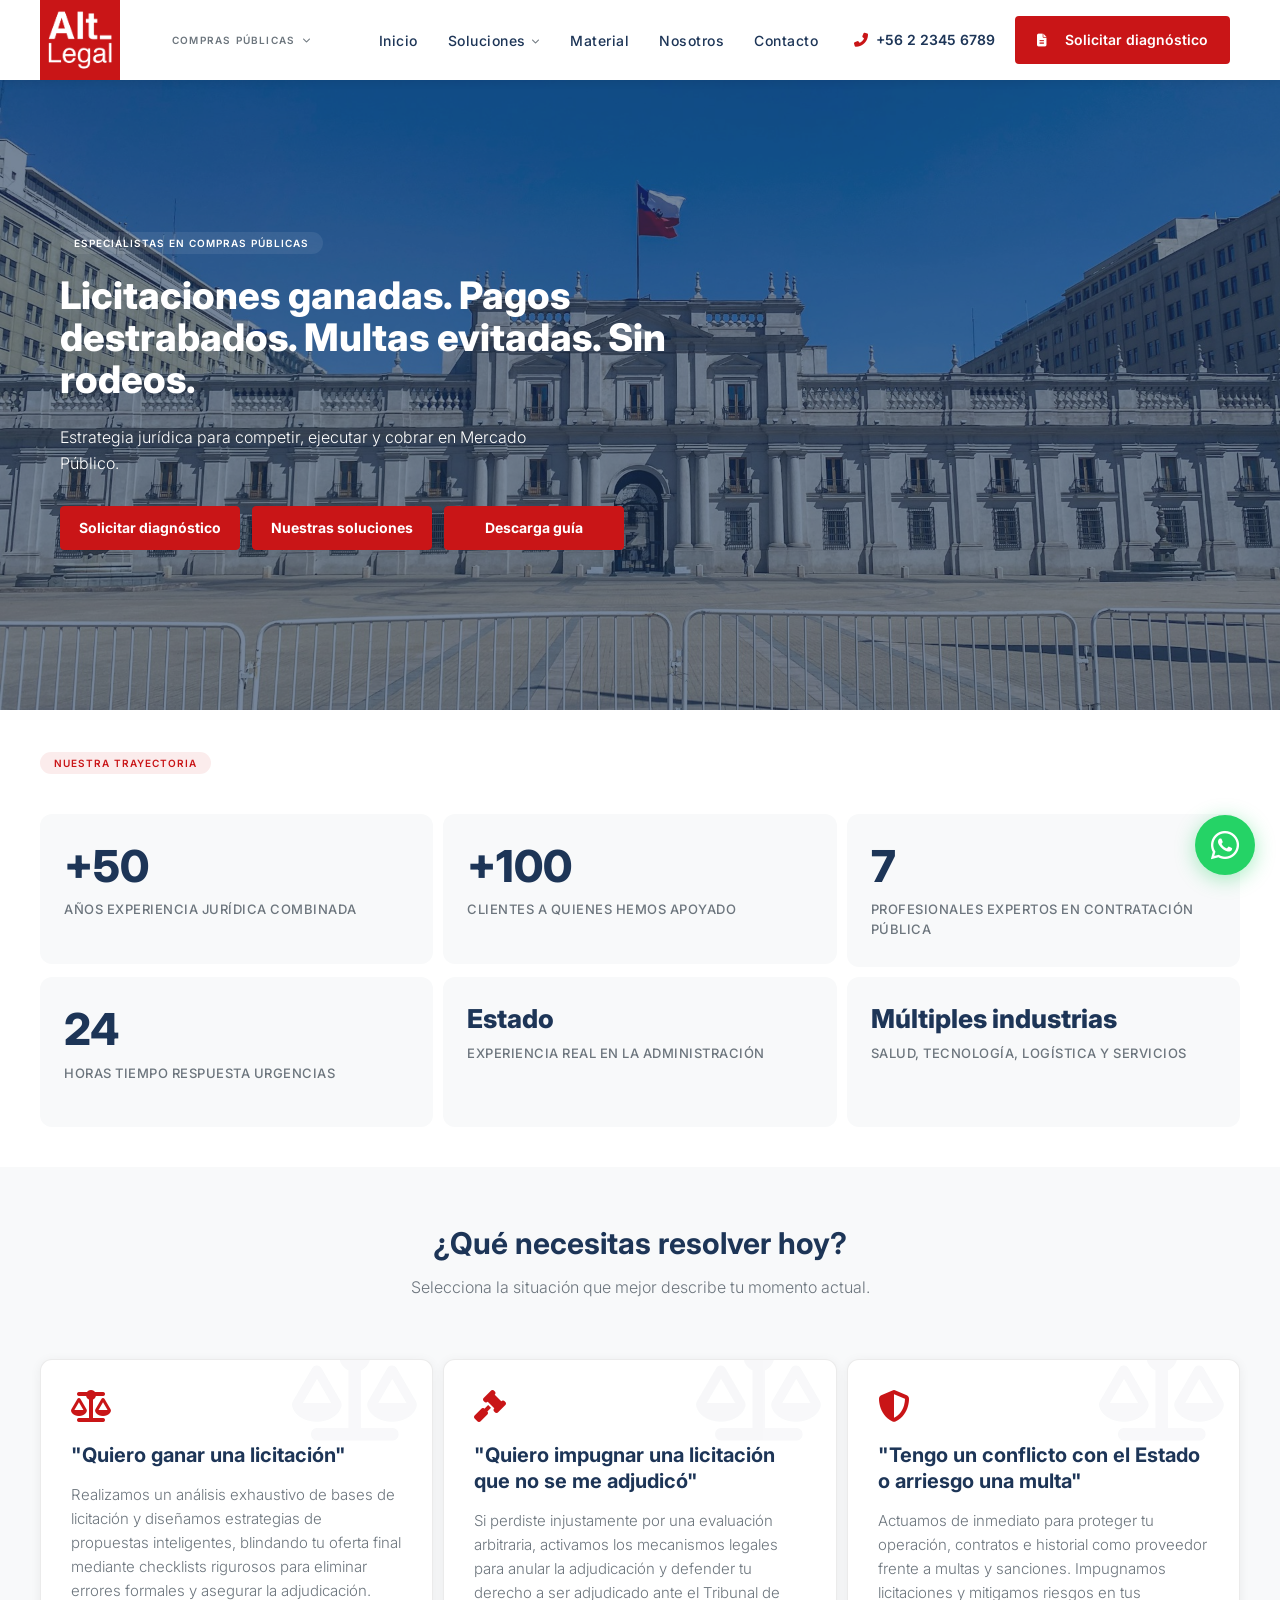
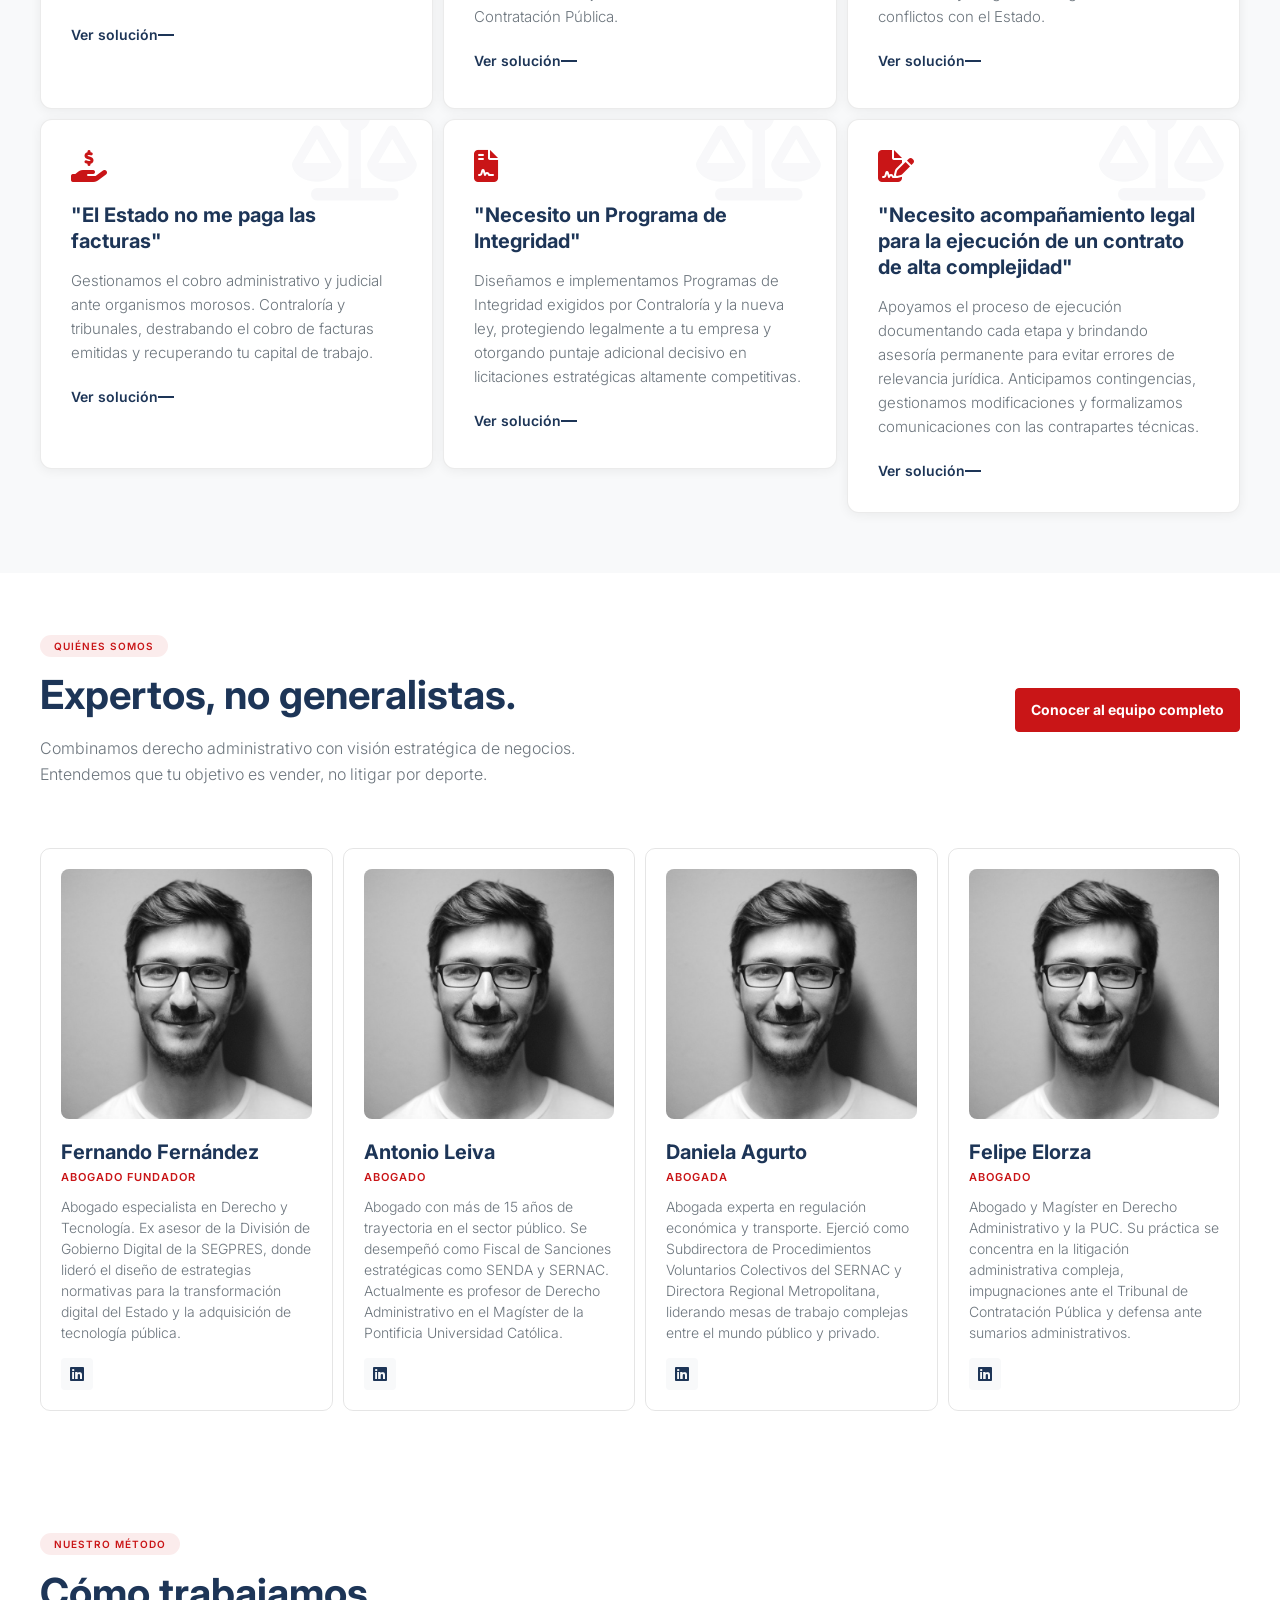
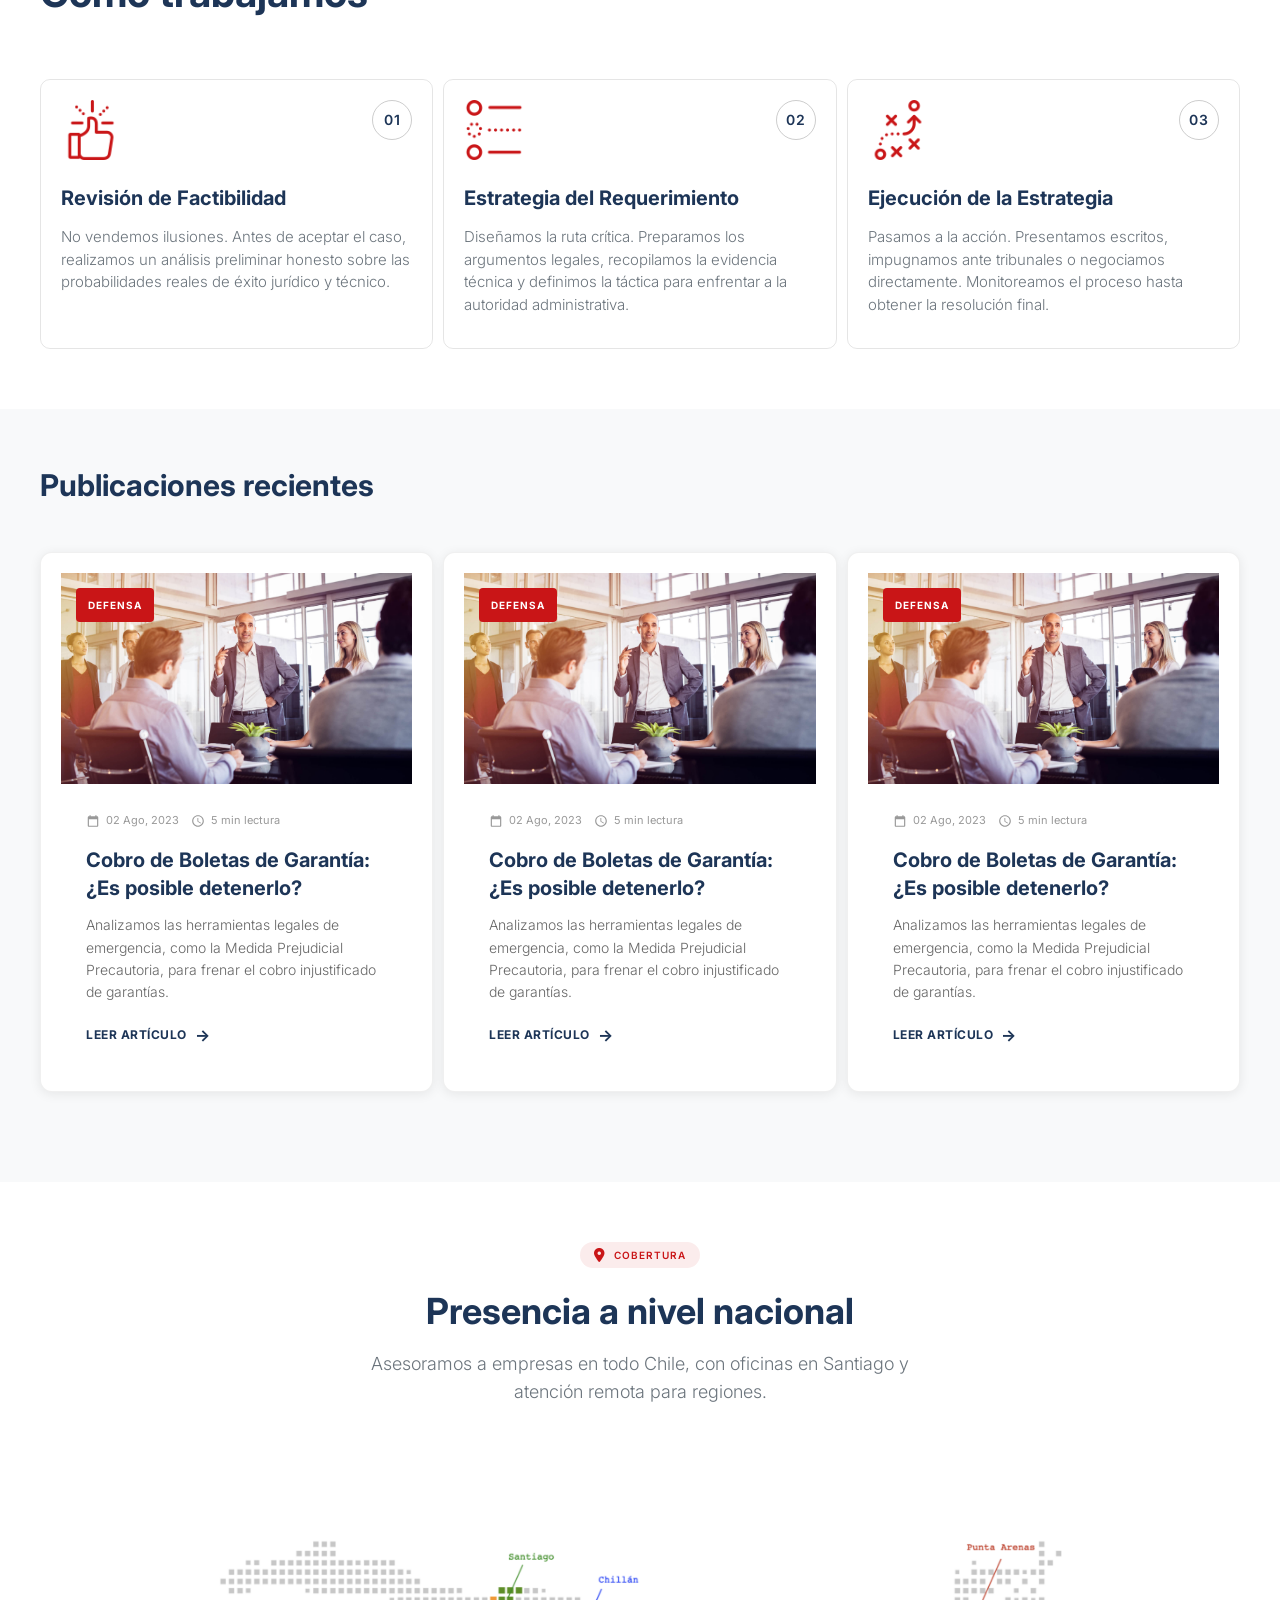
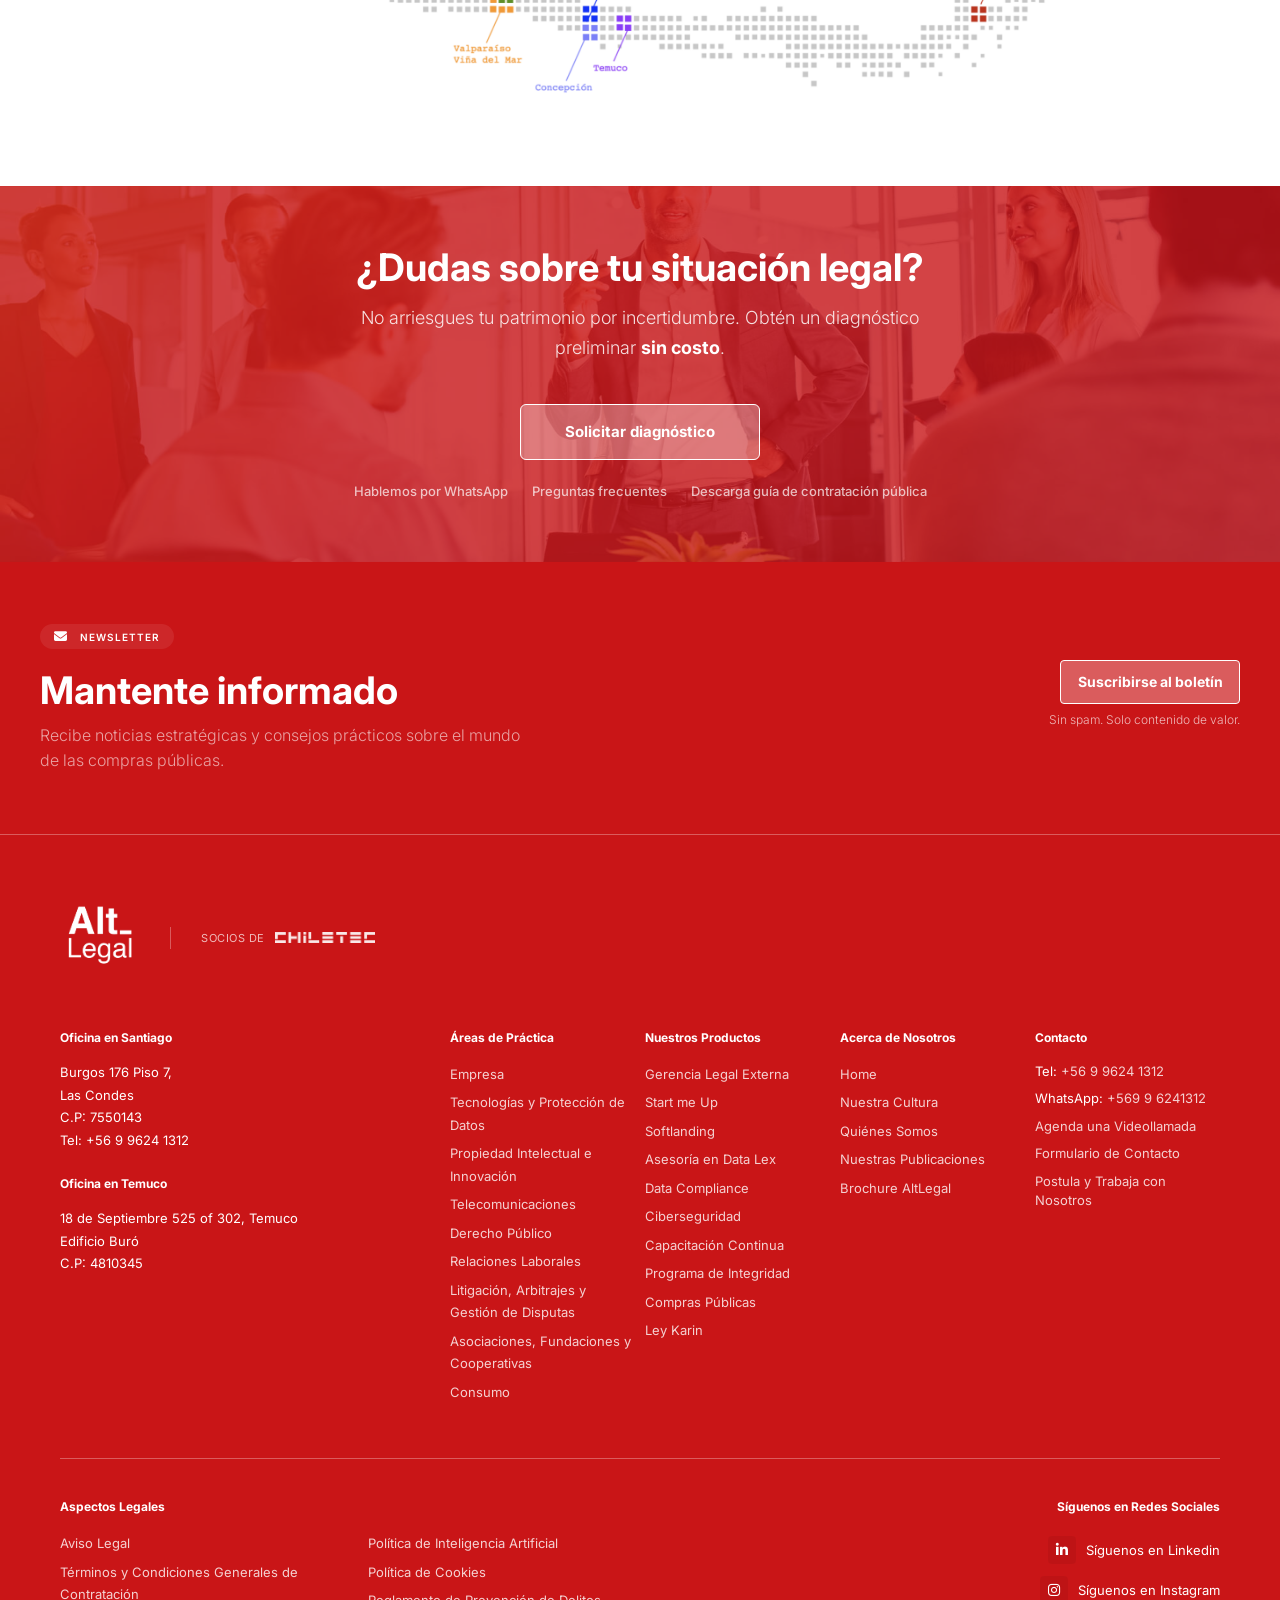
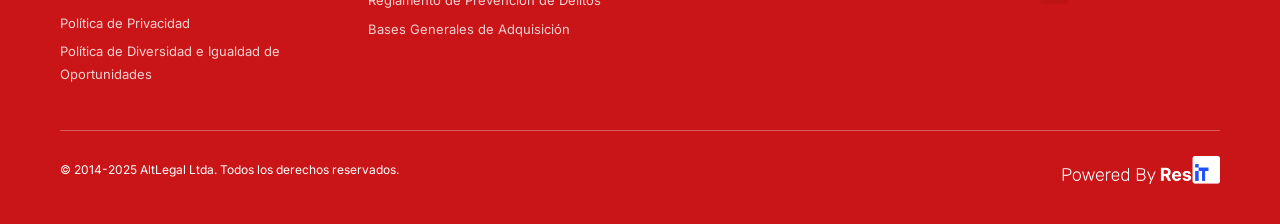
==== commit 559797f4: "fix modules widtgets" ====
--- a/index.html
+++ b/index.html
@@ -5,8 +5,8 @@
     <meta charset="UTF-8">
     <link href="img/favicon.png" rel="shortcut icon">
     <meta name="viewport" content="width=device-width, initial-scale=1, maximum-scale=1">
-    <link href="css/main.css?v=21557" rel="stylesheet" type="text/css">
-    <script src="js/main.js?v=21557" type="text/javascript"></script>
+    <link href="css/main.css?v=11210" rel="stylesheet" type="text/css">
+    <script src="js/main.js?v=11210" type="text/javascript"></script>
     <!-- Meta tags facebook-->
     <meta property="og:title" content="AltLegal - Asesoría Legal Especializada">
     <meta property="og:description" content="Te ayudamos a maximizar tus oportunidades en licitaciones públicas con asesoría experta y resultados comprobados.">
@@ -201,7 +201,7 @@
                   </div>
                   <div class="article__body">
                     <h3 class="article__title">"Quiero ganar una licitación"</h3>
-                    <p>Realizamos un análisis exhaustivo de bases de licitación y diseñamos estrategias de propuestas inteligentes, blindando tu oferta final mediante checklists rigurosos para eliminar errores formales y asegurar la adjudicación.</p><a href="#contacto" class="article__link">Ver solución</a>
+                    <p>Realizamos un análisis exhaustivo de bases de licitación y diseñamos estrategias de propuestas inteligentes, blindando tu oferta final mediante checklists rigurosos para eliminar errores formales y asegurar la adjudicación.</p><a href="single-solution.html" class="article__link">Ver solución</a>
                   </div>
                 </article>
               </div>
@@ -212,7 +212,7 @@
                   </div>
                   <div class="article__body">
                     <h3 class="article__title">"Quiero impugnar una licitación que no se me adjudicó"</h3>
-                    <p>Si perdiste injustamente por una evaluación arbitraria, activamos los mecanismos legales para anular la adjudicación y defender tu derecho a ser adjudicado ante el Tribunal de Contratación Pública.</p><a href="#contacto" class="article__link">Ver solución</a>
+                    <p>Si perdiste injustamente por una evaluación arbitraria, activamos los mecanismos legales para anular la adjudicación y defender tu derecho a ser adjudicado ante el Tribunal de Contratación Pública.</p><a href="single-solution.html" class="article__link">Ver solución</a>
                   </div>
                 </article>
               </div>
@@ -223,7 +223,7 @@
                   </div>
                   <div class="article__body">
                     <h3 class="article__title">"Tengo un conflicto con el Estado o arriesgo una multa"</h3>
-                    <p>Actuamos de inmediato para proteger tu operación, contratos e historial como proveedor frente a multas y sanciones. Impugnamos licitaciones y mitigamos riesgos en tus conflictos con el Estado.</p><a href="#contacto" class="article__link">Ver solución</a>
+                    <p>Actuamos de inmediato para proteger tu operación, contratos e historial como proveedor frente a multas y sanciones. Impugnamos licitaciones y mitigamos riesgos en tus conflictos con el Estado.</p><a href="single-solution.html" class="article__link">Ver solución</a>
                   </div>
                 </article>
               </div>
@@ -234,7 +234,7 @@
                   </div>
                   <div class="article__body">
                     <h3 class="article__title">"El Estado no me paga las facturas"</h3>
-                    <p>Gestionamos el cobro administrativo y judicial ante organismos morosos. Contraloría y tribunales, destrabando el cobro de facturas emitidas y recuperando tu capital de trabajo.</p><a href="#contacto" class="article__link">Ver solución</a>
+                    <p>Gestionamos el cobro administrativo y judicial ante organismos morosos. Contraloría y tribunales, destrabando el cobro de facturas emitidas y recuperando tu capital de trabajo.</p><a href="single-solution.html" class="article__link">Ver solución</a>
                   </div>
                 </article>
               </div>
@@ -245,7 +245,7 @@
                   </div>
                   <div class="article__body">
                     <h3 class="article__title">"Necesito un Programa de Integridad"</h3>
-                    <p>Diseñamos e implementamos Programas de Integridad exigidos por Contraloría y la nueva ley, protegiendo legalmente a tu empresa y otorgando puntaje adicional decisivo en licitaciones estratégicas altamente competitivas.</p><a href="#contacto" class="article__link">Ver solución</a>
+                    <p>Diseñamos e implementamos Programas de Integridad exigidos por Contraloría y la nueva ley, protegiendo legalmente a tu empresa y otorgando puntaje adicional decisivo en licitaciones estratégicas altamente competitivas.</p><a href="single-solution.html" class="article__link">Ver solución</a>
                   </div>
                 </article>
               </div>
@@ -256,7 +256,7 @@
                   </div>
                   <div class="article__body">
                     <h3 class="article__title">"Necesito acompañamiento legal para la ejecución de un contrato de alta complejidad"</h3>
-                    <p>Apoyamos el proceso de ejecución documentando cada etapa y brindando asesoría permanente para evitar errores de relevancia jurídica. Anticipamos contingencias, gestionamos modificaciones y formalizamos comunicaciones con las contrapartes técnicas.</p><a href="#contacto" class="article__link">Ver solución</a>
+                    <p>Apoyamos el proceso de ejecución documentando cada etapa y brindando asesoría permanente para evitar errores de relevancia jurídica. Anticipamos contingencias, gestionamos modificaciones y formalizamos comunicaciones con las contrapartes técnicas.</p><a href="single-solution.html" class="article__link">Ver solución</a>
                   </div>
                 </article>
               </div>
@@ -349,10 +349,11 @@
               <div class="col-xs-12 col-md-4 dscroll">
                 <article class="article--process">
                   <div class="article__header">
-                    <div class="article__image"><img src="img/uploads/1.jpg" alt="Revisión de Factibilidad"></div>
-                  </div>
-                  <div class="article__body">
-                    <h3 class="article__title">1. Revisión de Factibilidad</h3>
+                    <div class="article__icon"><img src="img/icons/icon-process-1.png" alt="Paso 1"></div>
+                    <div class="article__number"><span>01</span></div>
+                  </div>
+                  <div class="article__body">
+                    <h3 class="article__title">Revisión de Factibilidad</h3>
                     <p>No vendemos ilusiones. Antes de aceptar el caso, realizamos un análisis preliminar honesto sobre las probabilidades reales de éxito jurídico y técnico.</p>
                   </div>
                 </article>
@@ -360,10 +361,11 @@
               <div class="col-xs-12 col-md-4 dscroll">
                 <article class="article--process">
                   <div class="article__header">
-                    <div class="article__image"><img src="img/uploads/2.jpg" alt="Estrategia del Requerimiento"></div>
-                  </div>
-                  <div class="article__body">
-                    <h3 class="article__title">2. Estrategia del Requerimiento</h3>
+                    <div class="article__icon"><img src="img/icons/icon-process-2.png" alt="Paso 2"></div>
+                    <div class="article__number"><span>02</span></div>
+                  </div>
+                  <div class="article__body">
+                    <h3 class="article__title">Estrategia del Requerimiento</h3>
                     <p>Diseñamos la ruta crítica. Preparamos los argumentos legales, recopilamos la evidencia técnica y definimos la táctica para enfrentar a la autoridad administrativa.</p>
                   </div>
                 </article>
@@ -371,10 +373,11 @@
               <div class="col-xs-12 col-md-4 dscroll">
                 <article class="article--process">
                   <div class="article__header">
-                    <div class="article__image"><img src="img/uploads/3.jpg" alt="Ejecución de la Estrategia"></div>
-                  </div>
-                  <div class="article__body">
-                    <h3 class="article__title">3. Ejecución de la Estrategia</h3>
+                    <div class="article__icon"><img src="img/icons/icon-process-3.png" alt="Paso 3"></div>
+                    <div class="article__number"><span>03</span></div>
+                  </div>
+                  <div class="article__body">
+                    <h3 class="article__title">Ejecución de la Estrategia</h3>
                     <p>Pasamos a la acción. Presentamos escritos, impugnamos ante tribunales o negociamos directamente. Monitoreamos el proceso hasta obtener la resolución final.</p>
                   </div>
                 </article>
@@ -460,7 +463,7 @@
             <h2 class="section__title">Mantente informado</h2>
             <p class="section__description">Recibe noticias estratégicas y consejos prácticos sobre el mundo de las compras públicas.</p>
           </div>
-          <div class="section__action"><a href="#suscripcion" class="btn btn--dark">Suscribirse al boletín</a>
+          <div class="section__action"><a href="#suscripcion" class="btn btn--white">Suscribirse al boletín</a>
             <p class="section__note">Sin spam. Solo contenido de valor.</p>
           </div>
         </div>
--- a/css/main.css
+++ b/css/main.css
@@ -2303,33 +2303,26 @@
   background-color: #c91517;
 }
 article.article--process {
-  text-align: center;
+  text-align: left;
+  min-height: 270px;
 }
 article.article--process .article__header {
   margin-bottom: 25px;
 }
-article.article--process .article__header .article__image {
-  width: 100%;
-  height: 200px;
-  border-radius: 12px;
+article.article--process .article__header .article__icon {
+  margin-bottom: 20px;
+}
+article.article--process .article__header .article__icon img {
+  width: 60px;
+}
+article.article--process .article__header .article__number {
+  width: 40px;
+  height: 40px;
+  line-height: 40px;
+  text-align: center;
+  border-radius: 50%;
   overflow: hidden;
-  margin: 0 auto;
-}
-article.article--process .article__header .article__image img {
-  width: 100%;
-  height: 100%;
-  object-fit: cover;
-  transition: -webkit-transform 0.3s ease;
-  transition: transform 0.3s ease;
-}
-@media (min-width: 720px) {
-  article.article--process .article__header .article__image {
-    height: 220px;
-  }
-}
-article.article--process .article__header .article__icon {
-  width: 80px;
-  height: 80px;
+  border: 1px solid rgba(0,0,0,0.2);
   margin: 0 auto;
   display: -ms-flexbox;
   display: flex;
@@ -2338,30 +2331,17 @@
   -ms-flex-pack: center;
       justify-content: center;
   border-radius: 50%;
-  font-size: 32px;
+  position: relative;
   transition: all 0.3s ease;
-}
-article.article--process .article__header .article__icon i {
-  display: block;
-}
-article.article--process .article__header .article__icon:has(i.fa-search) {
-  border: 3px solid #c91517;
-  color: #c91517;
-  background-color: transparent;
-}
-article.article--process .article__header .article__icon:has(i.fa-map) {
-  background-color: #1d3557;
-  color: #fff;
-  border: none;
-}
-article.article--process .article__header .article__icon:has(i.fa-gavel) {
-  border: 3px solid #1d3557;
-  color: #1d3557;
-  background-color: transparent;
-}
-article.article--process:hover .article__header .article__image img {
-  -webkit-transform: scale(1.05);
-          transform: scale(1.05);
+  position: absolute;
+  top: 20px;
+  right: 20px;
+}
+article.article--process .article__header .article__number span {
+  font-size: 14px;
+  font-weight: 600;
+  color: #1d3557;
+  letter-spacing: 0.5px;
 }
 article.article--process .article__body .article__title {
   font-size: 18px;
@@ -2726,24 +2706,27 @@
 .btn {
   position: relative;
   display: inline-block;
-  padding: 10px 10px;
+  padding: 10px 15px;
   background-color: #c91517;
   border: 1px solid #c91517;
   color: #fff;
   font-size: 14px;
-  line-height: 18px;
+  line-height: 22px;
   text-align: center;
   font-weight: bold;
-  border-radius: 10px;
+  border-radius: 4px;
   min-width: 180px;
-  transition: 0.2s;
+  transition: all 0.3s ease;
 }
 .btn span {
   margin-left: 10px;
 }
 .btn:hover {
-  background-color: #fff;
-  color: #1d3557;
+  background-color: #b91315;
+  border-color: #b91315;
+  -webkit-transform: translateY(-2px);
+          transform: translateY(-2px);
+  box-shadow: 0 4px 12px rgba(201,21,23,0.4);
 }
 .btn.btn--secondary {
   background-color: #1d3557;
@@ -2751,9 +2734,9 @@
   color: #1d3557;
 }
 .btn.btn--white {
-  background-color: #fff;
-  color: #1d3557;
-  border: 1px solid #1d3557;
+  background-color: rgba(255,255,255,0.3);
+  color: #fff;
+  border: 1px solid #fff;
 }
 .btn.btn--min {
   min-width: initial;
@@ -5709,6 +5692,25 @@
   color: #1d3557;
   font-weight: 600;
 }
+section.section--header .section__body .section__meta {
+  margin-bottom: 20px;
+  display: -ms-flexbox;
+  display: flex;
+  -ms-flex-align: center;
+      align-items: center;
+}
+section.section--header .section__body .section__meta .section__category {
+  display: inline-block;
+  background-color: rgba(201,21,23,0.08);
+  color: #c91517;
+  font-size: 10px;
+  line-height: 1;
+  font-weight: 600;
+  padding: 6px 14px;
+  text-transform: uppercase;
+  letter-spacing: 1px;
+  border-radius: 20px;
+}
 section.section--header .section__body .section__title {
   color: #1d3557;
   margin-bottom: 20px;
@@ -5981,15 +5983,16 @@
 }
 .section--hero .section__content .section__tag {
   display: inline-block;
-  background-color: transparent;
-  font-size: 11px;
-  font-weight: 700;
+  background-color: rgba(255,255,255,0.08);
+  font-size: 10px;
+  line-height: 1;
+  font-weight: 600;
   padding: 6px 14px;
   margin-bottom: 20px;
   text-transform: uppercase;
-  letter-spacing: 1.5px;
-  border: 1.5px solid #c91517;
-  border-radius: 4px;
+  letter-spacing: 1px;
+  border-radius: 20px;
+  color: #fff;
 }
 .section--hero .section__content .section__title {
   margin-bottom: 25px;
@@ -6029,16 +6032,16 @@
 }
 .section--stats .section__header .section__tag {
   display: inline-block;
-  background-color: transparent;
+  background-color: rgba(201,21,23,0.08);
   color: #c91517;
-  font-size: 11px;
-  font-weight: 700;
+  font-size: 10px;
+  line-height: 1;
+  font-weight: 600;
   padding: 6px 14px;
   margin-bottom: 0;
   text-transform: uppercase;
-  letter-spacing: 1.5px;
-  border: 1.5px solid #c91517;
-  border-radius: 4px;
+  letter-spacing: 1px;
+  border-radius: 20px;
 }
 .section--stats .section__body .cols {
   gap: 15px;
@@ -6157,16 +6160,16 @@
 }
 .section--process .section__header .section__tag {
   display: inline-block;
-  background-color: transparent;
+  background-color: rgba(201,21,23,0.08);
   color: #c91517;
-  font-size: 11px;
-  font-weight: 700;
+  font-size: 10px;
+  line-height: 1;
+  font-weight: 600;
   padding: 6px 14px;
   margin-bottom: 12px;
   text-transform: uppercase;
-  letter-spacing: 1.5px;
-  border: 1.5px solid #c91517;
-  border-radius: 4px;
+  letter-spacing: 1px;
+  border-radius: 20px;
 }
 .section--process .section__header .section__title {
   font-size: 32px;
@@ -6207,16 +6210,16 @@
 }
 .section--team .section__header .section__header__content .section__tag {
   display: inline-block;
-  background-color: transparent;
+  background-color: rgba(201,21,23,0.08);
   color: #c91517;
-  font-size: 11px;
-  font-weight: 700;
+  font-size: 10px;
+  line-height: 1;
+  font-weight: 600;
   padding: 6px 14px;
   margin-bottom: 12px;
   text-transform: uppercase;
-  letter-spacing: 1.5px;
-  border: 1.5px solid #c91517;
-  border-radius: 4px;
+  letter-spacing: 1px;
+  border-radius: 20px;
 }
 .section--team .section__header .section__header__content .section__title {
   font-size: 32px;
@@ -6300,19 +6303,17 @@
       flex: 1;
 }
 .section--newsletter .section__content .section__tag {
-  display: -ms-inline-flexbox;
-  display: inline-flex;
-  -ms-flex-align: center;
-      align-items: center;
-  color: rgba(255,255,255,0.5);
-  font-size: 11px;
+  display: inline-block;
+  background-color: rgba(255,255,255,0.08);
+  font-size: 10px;
+  line-height: 1;
   font-weight: 600;
-  padding: 0;
+  padding: 6px 14px;
   margin-bottom: 20px;
   text-transform: uppercase;
-  letter-spacing: 2px;
-  border: none;
-  background: none;
+  letter-spacing: 1px;
+  border-radius: 20px;
+  color: #fff;
 }
 .section--newsletter .section__content .section__tag i {
   font-size: 13px;
@@ -6351,24 +6352,9 @@
         align-items: flex-end;
   }
 }
-.section--newsletter .section__action .btn {
-  background-color: #fff;
-  color: #1d3557;
-  padding: 14px 36px;
-  font-size: 14px;
-  font-weight: 700;
-  border-radius: 6px;
-  border: none;
-  transition: all 0.2s ease;
-}
-.section--newsletter .section__action .btn:hover {
-  background-color: rgba(255,255,255,0.9);
-  -webkit-transform: translateY(-1px);
-          transform: translateY(-1px);
-}
 .section--newsletter .section__action .section__note {
   font-size: 12px;
-  color: rgba(255,255,255,0.35);
+  color: rgba(255,255,255,0.7);
   margin: initial;
 }
 .section--cta {
@@ -6469,15 +6455,16 @@
   display: inline-flex;
   -ms-flex-align: center;
       align-items: center;
-  background-color: rgba(201,21,23,0.1);
+  background-color: rgba(201,21,23,0.08);
   color: #c91517;
-  font-size: 11px;
-  font-weight: 700;
-  padding: 8px 18px;
+  font-size: 10px;
+  line-height: 1;
+  font-weight: 600;
+  padding: 6px 14px;
   margin-bottom: 20px;
   text-transform: uppercase;
-  letter-spacing: 1.5px;
-  border-radius: 30px;
+  letter-spacing: 1px;
+  border-radius: 20px;
 }
 .section--maps .section__header .section__tag i {
   font-size: 14px;
@@ -6826,16 +6813,16 @@
 }
 .section--team-2 .section__header .section__tag {
   display: inline-block;
-  background-color: transparent;
+  background-color: rgba(201,21,23,0.08);
   color: #c91517;
-  font-size: 11px;
-  font-weight: 700;
+  font-size: 10px;
+  line-height: 1;
+  font-weight: 600;
   padding: 6px 14px;
   margin-bottom: 12px;
   text-transform: uppercase;
-  letter-spacing: 1.5px;
-  border: 1.5px solid #c91517;
-  border-radius: 4px;
+  letter-spacing: 1px;
+  border-radius: 20px;
 }
 .section--team-2 .section__header .section__title {
   font-size: 32px;
@@ -6976,6 +6963,7 @@
   margin-bottom: 20px;
   -ms-flex-wrap: wrap;
       flex-wrap: wrap;
+  border-radius: 20px;
 }
 .section--article-header .section__body .section__meta span {
   margin-right: 15px;
@@ -7352,15 +7340,16 @@
   display: inline-flex;
   -ms-flex-align: center;
       align-items: center;
-  background-color: rgba(201,21,23,0.1);
+  background-color: rgba(201,21,23,0.08);
   color: #c91517;
-  font-size: 11px;
-  font-weight: 700;
-  padding: 8px 18px;
+  font-size: 10px;
+  line-height: 1;
+  font-weight: 600;
+  padding: 6px 14px;
   margin-bottom: 20px;
   text-transform: uppercase;
-  letter-spacing: 1.5px;
-  border-radius: 30px;
+  letter-spacing: 1px;
+  border-radius: 20px;
 }
 .section--solution-overview .section__content .section__tag i {
   font-size: 14px;
@@ -7455,15 +7444,16 @@
   display: inline-flex;
   -ms-flex-align: center;
       align-items: center;
-  background-color: rgba(201,21,23,0.1);
+  background-color: rgba(201,21,23,0.08);
   color: #c91517;
-  font-size: 11px;
-  font-weight: 700;
-  padding: 8px 18px;
+  font-size: 10px;
+  line-height: 1;
+  font-weight: 600;
+  padding: 6px 14px;
   margin-bottom: 20px;
   text-transform: uppercase;
-  letter-spacing: 1.5px;
-  border-radius: 30px;
+  letter-spacing: 1px;
+  border-radius: 20px;
 }
 .section--solution-process .section__header .section__tag i {
   font-size: 14px;
@@ -7729,6 +7719,136 @@
 }
 .section--related .article--solution .article__link:hover {
   text-decoration: underline;
+}
+.section--content {
+  background-color: #fff;
+}
+.section--content .section__wrap {
+  max-width: 1140px;
+}
+.section--content .section__body .cols {
+  -ms-flex-align: start;
+      align-items: flex-start;
+}
+.section--content .section__text h2,
+.section--content .section__text h3,
+.section--content .section__text h4 {
+  color: #1d3557;
+  margin-bottom: 20px;
+  font-weight: 700;
+  line-height: 1.3;
+}
+.section--content .section__text h2 {
+  font-size: 28px;
+}
+@media (min-width: 720px) {
+  .section--content .section__text h2 {
+    font-size: 36px;
+  }
+}
+.section--content .section__text h3 {
+  font-size: 22px;
+}
+@media (min-width: 720px) {
+  .section--content .section__text h3 {
+    font-size: 28px;
+  }
+}
+.section--content .section__text h4 {
+  font-size: 18px;
+}
+@media (min-width: 720px) {
+  .section--content .section__text h4 {
+    font-size: 22px;
+  }
+}
+.section--content .section__text p {
+  font-size: 16px;
+  line-height: 1.7;
+  color: $dark_2;
+  margin-bottom: 20px;
+}
+.section--content .section__text p.lead {
+  font-size: 18px;
+  line-height: 1.8;
+  color: #1d3557;
+  font-weight: 500;
+}
+@media (min-width: 720px) {
+  .section--content .section__text p.lead {
+    font-size: 20px;
+  }
+}
+.section--content .section__text ul,
+.section--content .section__text ol {
+  margin-bottom: 25px;
+  padding-left: 25px;
+}
+.section--content .section__text ul li,
+.section--content .section__text ol li {
+  font-size: 16px;
+  line-height: 1.7;
+  color: $dark_2;
+  margin-bottom: 12px;
+}
+.section--content .section__text blockquote {
+  border-left: 4px solid #c91517;
+  padding-left: 20px;
+  margin: 30px 0;
+  font-style: italic;
+  color: $dark_2;
+}
+.section--content .section__text blockquote p {
+  margin-bottom: 10px;
+}
+.section--content .section__text strong {
+  color: #1d3557;
+  font-weight: 700;
+}
+.section--content .section__text a {
+  color: #c91517;
+  text-decoration: underline;
+}
+.section--content .section__text a:hover {
+  color: #b51315;
+}
+.section--content .section__image {
+  width: 100%;
+  margin-bottom: 30px;
+  border-radius: 12px;
+  overflow: hidden;
+}
+@media (min-width: 720px) {
+  .section--content .section__image {
+    margin-bottom: 0;
+  }
+}
+.section--content .section__image img {
+  width: 100%;
+  height: auto;
+  display: block;
+  object-fit: cover;
+}
+.section--content .section__video {
+  width: 100%;
+  margin-bottom: 30px;
+  position: relative;
+  padding-bottom: 56.25%;
+  height: 0;
+  overflow: hidden;
+  border-radius: 12px;
+}
+@media (min-width: 720px) {
+  .section--content .section__video {
+    margin-bottom: 0;
+  }
+}
+.section--content .section__video iframe {
+  position: absolute;
+  top: 0;
+  left: 0;
+  width: 100%;
+  height: 100%;
 }
 .slider {
   position: relative;
